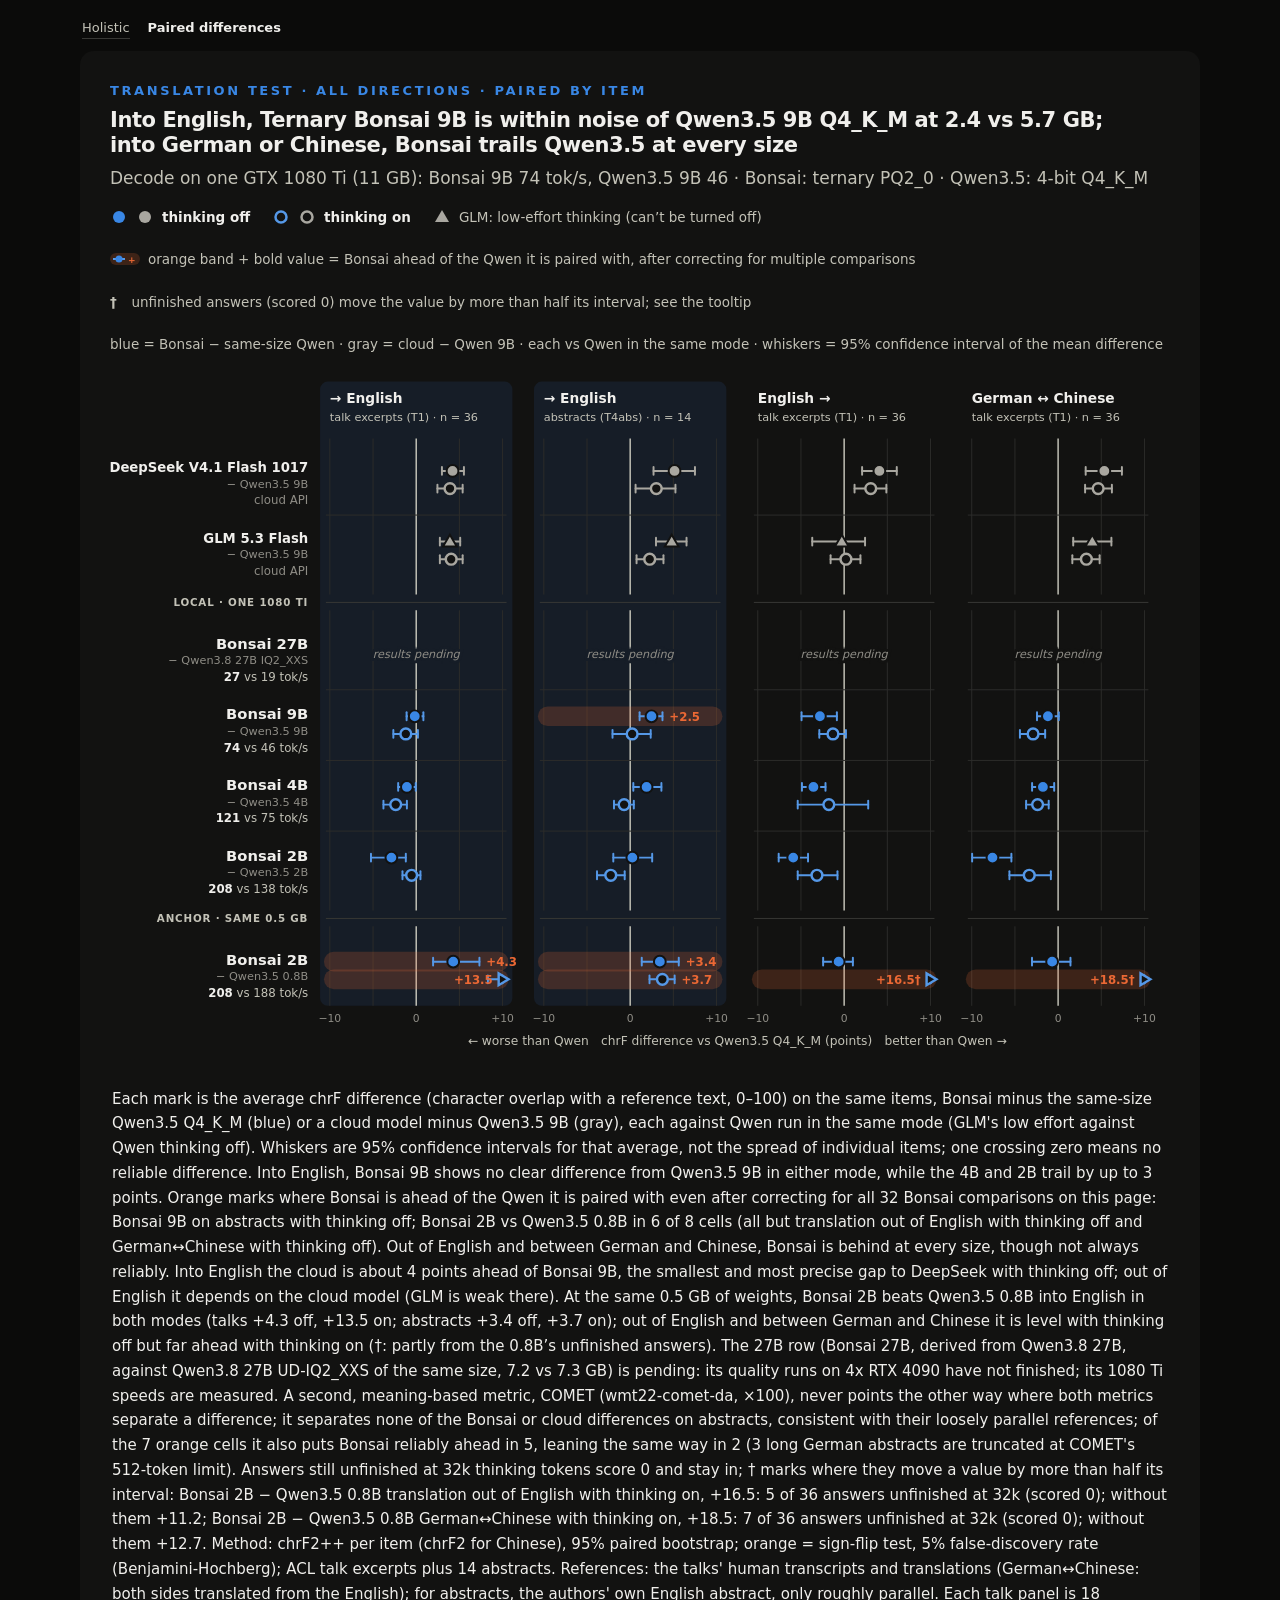
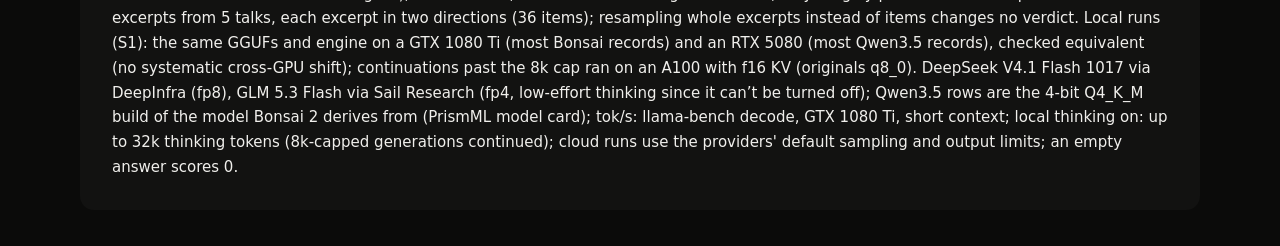
==== bonsai2-translation/details.html @ 09912e10 "update bonsai2 translation pages" ====
<!doctype html>
<html lang="en"><head><meta charset="utf-8"><meta name="robots" content="noindex, nofollow"><meta name="viewport" content="width=device-width,initial-scale=1">
<meta name="color-scheme" content="dark">
<title>Into English, Ternary Bonsai 9B is within noise of Qwen3.5 9B Q4_K_M at 2.4 vs 5.7 GB; into German or Chinese, Bonsai trails Qwen3.5 at every size</title><style>
html,body{margin:0;background:#0b0b0a;color:#f0efec;font:15px/1.5 system-ui,-apple-system,"Segoe UI",sans-serif}
:root{color-scheme:dark}
main{max-width:1120px;margin:0 auto;padding:18px 16px 36px}
.nav{display:flex;gap:18px;font-size:13px;margin:0 2px 12px}
.nav a{color:#c3c2b7;text-decoration:none;border-bottom:1px solid #383835}
.nav a:hover{color:#f0efec}
.nav [aria-current]{color:#f0efec;font-weight:600}
.card{background:#121211;border-radius:14px;padding:30px 30px 22px}
.kicker{color:#3987e5;font-size:13px;font-weight:700;letter-spacing:.2em;text-transform:uppercase;margin:0 0 8px}
.t1{display:inline-block}
h1{font-size:clamp(21px,2.6vw,28px);line-height:1.18;font-weight:800;letter-spacing:-.02em;margin:0 0 8px}
.sub{color:#c3c2b7;font-size:clamp(14px,1.7vw,17px);margin:0 0 16px}
.legend{display:flex;gap:22px;flex-wrap:wrap;align-items:center;font-size:13.5px;color:#f0efec;font-weight:600;margin:0 0 6px}
.legend span{display:inline-flex;align-items:center;gap:8px}
.legend .soft{color:#c3c2b7;font-weight:400}
@media (max-width:600px){.legend{gap:4px 16px;font-size:13px}.card{padding:20px 16px 16px}.kicker{letter-spacing:.12em}}
.scroll{overflow-x:auto}
svg.chart{width:100%;min-width:900px;height:auto;display:block;font-family:system-ui,-apple-system,"Segoe UI",sans-serif}
.prio{fill:#161d27}
.ptitle{fill:#f0efec;font-size:14px;font-weight:700}
.ptag{fill:#5598e7;font-size:11px;font-weight:700;letter-spacing:.08em;text-transform:uppercase}
.psub{fill:#c3c2b7;font-size:11.5px}
.grid{stroke:#2c2c2a;stroke-width:1}
.zero{stroke:#c3c2b7;stroke-width:1.5}
.sep{stroke:#2c2c2a;stroke-width:1}
.gsep{stroke:#383835;stroke-width:1}
.tick{fill:#8f8d86;font-size:11px;font-variant-numeric:tabular-nums}
.rlab{fill:#f0efec;font-size:15px;font-weight:800}
.rlab2{fill:#f0efec;font-size:13.5px;font-weight:700}
.rsub{fill:#8f8d86;font-size:11.5px}
.rspd{fill:#c3c2b7;font-size:12px;font-variant-numeric:tabular-nums}
.rspd .spdb{fill:#f0efec;font-weight:800}
.mutedspd{fill:#8f8d86}
.glab{fill:#c3c2b7;font-size:10.5px;font-weight:700;letter-spacing:.08em;text-transform:uppercase}
.axlab{fill:#c3c2b7;font-size:12.5px}
.note{fill:#8f8d86;font-size:11.5px;font-style:italic}
.ci{stroke-width:2;stroke-linecap:round}
.bonsai .ci{stroke:#5598e7}
.cloud .ci{stroke:#a9a7a0}
.mk{stroke-width:2}
.bonsai.off .mk,.bonsai.low .mk{fill:#3987e5;stroke:#121211}
.cloud.off .mk,.cloud.low .mk{fill:#a9a7a0;stroke:#121211}
.on .mk{fill:#121211;stroke-width:2.5}
.bonsai.on .mk{stroke:#5598e7}
.cloud.on .mk{stroke:#a9a7a0}
.hband{fill:#eb6834;fill-opacity:.2}
.hlab{fill:#eb6834;font-size:12px;font-weight:800;font-variant-numeric:tabular-nums}
.plab{fill:#c3c2b7;font-size:12px;font-weight:700;font-variant-numeric:tabular-nums;paint-order:stroke;stroke:#121211;stroke-width:4px}
.dag{fill:#c3c2b7;font-size:13px;font-weight:700}
.capped .mk{opacity:.45}
.capped .ci{stroke-dasharray:4 3;opacity:.7}
.hit{fill:transparent}
.pt{cursor:default;outline:none}
.pt:hover .mk,.pt:focus .mk{stroke:#f0efec}
.pt:hover .ci,.pt:focus .ci{stroke-width:3}
.summary{margin:18px 2px 8px;font-size:15px;line-height:1.65;color:#f0efec}
.foot{margin:8px 2px 0;font-size:12px;color:#8f8d86;line-height:1.55}
.foot code{color:#c3c2b7}
#tip{position:fixed;pointer-events:none;background:#1f1f1d;border:1px solid #383835;border-radius:8px;
padding:8px 10px;font-size:12.5px;box-shadow:0 4px 16px rgba(0,0,0,.4);display:none;max-width:300px;z-index:9}
#tip b{display:block;font-size:14px;color:#f0efec}
#tip .l{color:#c3c2b7}
</style></head>
<body><main><nav class="nav" aria-label="Report pages"><a href="index.html">Holistic</a><span aria-current="page">Paired differences</span></nav><div class="card">
<p class="kicker">Translation test · all directions · paired by item</p>
<h1 style="font-size:clamp(20px,2.6vw,21px)"><span class="t1">Into English, Ternary Bonsai&nbsp;9B is within noise of Qwen3.5&nbsp;9B&nbsp;Q4_K_M at 2.4 vs 5.7 GB;</span> <span class="t1">into German&nbsp;or&nbsp;Chinese, Bonsai trails Qwen3.5 at every&nbsp;size</span></h1>
<p class="sub">Decode on one GTX 1080 Ti (11 GB): Bonsai 9B 74 tok/s, Qwen3.5 9B 46 · Bonsai: ternary PQ2_0 · Qwen3.5: 4-bit Q4_K_M</p>
<div class="legend"><span><svg width="18" height="16" viewBox="0 0 18 16" aria-hidden="true"><circle cx="9" cy="8" r="6" fill="#3987e5"/></svg><svg width="18" height="16" viewBox="0 0 18 16" aria-hidden="true"><circle cx="9" cy="8" r="6" fill="#a9a7a0"/></svg>thinking off</span><span><svg width="18" height="16" viewBox="0 0 18 16" aria-hidden="true"><circle cx="9" cy="8" r="5.5" fill="#121211" stroke="#5598e7" stroke-width="2.5"/></svg><svg width="18" height="16" viewBox="0 0 18 16" aria-hidden="true"><circle cx="9" cy="8" r="5.5" fill="#121211" stroke="#a9a7a0" stroke-width="2.5"/></svg>thinking on</span><span class="soft"><svg width="18" height="16" viewBox="0 0 18 16" aria-hidden="true"><path d="M9,1 L16,13 L2,13 Z" fill="#a9a7a0"/></svg>GLM: low-effort thinking (can’t be turned off)</span><span class="soft"><svg width="30" height="16" viewBox="0 0 30 16" aria-hidden="true"><rect x="0" y="2" width="30" height="12" rx="6" fill="#eb6834" fill-opacity=".2"/><line x1="3" x2="15" y1="8" y2="8" stroke="#5598e7" stroke-width="2"/><circle cx="9" cy="8" r="3.5" fill="#3987e5"/><text x="18" y="12" font-size="9" font-weight="800" fill="#eb6834">+</text></svg>orange band + bold value = Bonsai ahead of the Qwen it is paired with, after correcting for multiple comparisons</span><span class="soft"><b>†</b> unfinished answers (scored 0) move the value by more than half its interval; see the tooltip</span><span class="soft">blue = Bonsai − same-size Qwen · gray = cloud − Qwen 9B · each vs Qwen in the same mode · whiskers = 95% confidence interval of the mean difference</span></div>
<div class="scroll"><svg class="chart" viewBox="0 0 1080 722" role="img" aria-labelledby="ct cd" xmlns="http://www.w3.org/2000/svg">
<title id="ct">chrF difference versus Qwen3.5 Q4_K_M: Ternary Bonsai 2 at each size versus the same-size Qwen, and two cloud models versus Qwen3.5 9B, per direction group and thinking mode</title>
<desc id="cd">Forest plot. Each mark is the mean paired chrF difference over the same items; whiskers are 95% paired bootstrap intervals. Every mark has a tooltip with its value, interval and n.</desc>
<rect class="prio" x="214" y="22" width="196" height="636" rx="8"/>
<text class="ptitle" x="224" y="44">→ English</text>
<text class="psub" x="224" y="62">talk excerpts (T1) · n = 36</text>
<line class="grid" x1="224.0" x2="224.0" y1="80.0" y2="239.0"/>
<line class="grid" x1="224.0" x2="224.0" y1="255.0" y2="561.0"/>
<line class="grid" x1="224.0" x2="224.0" y1="577.0" y2="658.0"/>
<text class="tick" x="224.0" y="674" text-anchor="middle">−10</text>
<line class="grid" x1="268.0" x2="268.0" y1="80.0" y2="239.0"/>
<line class="grid" x1="268.0" x2="268.0" y1="255.0" y2="561.0"/>
<line class="grid" x1="268.0" x2="268.0" y1="577.0" y2="658.0"/>
<line class="zero" x1="312.0" x2="312.0" y1="80.0" y2="239.0"/>
<line class="zero" x1="312.0" x2="312.0" y1="255.0" y2="561.0"/>
<line class="zero" x1="312.0" x2="312.0" y1="577.0" y2="658.0"/>
<text class="tick" x="312.0" y="674" text-anchor="middle">0</text>
<line class="grid" x1="356.0" x2="356.0" y1="80.0" y2="239.0"/>
<line class="grid" x1="356.0" x2="356.0" y1="255.0" y2="561.0"/>
<line class="grid" x1="356.0" x2="356.0" y1="577.0" y2="658.0"/>
<line class="grid" x1="400.0" x2="400.0" y1="80.0" y2="239.0"/>
<line class="grid" x1="400.0" x2="400.0" y1="255.0" y2="561.0"/>
<line class="grid" x1="400.0" x2="400.0" y1="577.0" y2="658.0"/>
<text class="tick" x="400.0" y="674" text-anchor="middle">+10</text>
<line class="gsep" x1="220" x2="404" y1="247.0" y2="247.0"/>
<line class="gsep" x1="220" x2="404" y1="569.0" y2="569.0"/>
<g class="pt cloud off" tabindex="0" data-tip="DeepSeek V4.1 Flash 1017 − Qwen3.5 9B · → English talk excerpts (T1) · thinking off|+4.2 chrF [+3.0, +5.5]|DeepSeek V4.1 Flash 1017 71.1 vs Qwen3.5 9B 66.9 · n = 36" aria-label="DeepSeek V4.1 Flash 1017 − Qwen3.5 9B · → English talk excerpts (T1) · thinking off, +4.2 chrF [+3.0, +5.5], DeepSeek V4.1 Flash 1017 71.1 vs Qwen3.5 9B 66.9 · n = 36">
<rect class="hit" x="333.0" y="101.0" width="32.0" height="24"/>
<line class="ci" x1="338.2" x2="360.6" y1="113.0" y2="113.0"/>
<line class="ci" x1="338.2" x2="338.2" y1="109.0" y2="117.0"/>
<line class="ci" x1="360.6" x2="360.6" y1="109.0" y2="117.0"/>
<circle class="mk" cx="349.0" cy="113.0" r="6"/>
</g>
<g class="pt cloud on" tabindex="0" data-tip="DeepSeek V4.1 Flash 1017 − Qwen3.5 9B · → English talk excerpts (T1) · thinking on|+3.9 chrF [+2.5, +5.4]|DeepSeek V4.1 Flash 1017 71.2 vs Qwen3.5 9B 67.3 · n = 36" aria-label="DeepSeek V4.1 Flash 1017 − Qwen3.5 9B · → English talk excerpts (T1) · thinking on, +3.9 chrF [+2.5, +5.4], DeepSeek V4.1 Flash 1017 71.2 vs Qwen3.5 9B 67.3 · n = 36">
<rect class="hit" x="329.6" y="119.0" width="33.7" height="24"/>
<line class="ci" x1="333.6" x2="359.3" y1="131.0" y2="131.0"/>
<line class="ci" x1="333.6" x2="333.6" y1="127.0" y2="135.0"/>
<line class="ci" x1="359.3" x2="359.3" y1="127.0" y2="135.0"/>
<circle class="mk" cx="346.4" cy="131.0" r="5.5"/>
</g>
<line class="sep" x1="220" x2="404" y1="158" y2="158"/>
<g class="pt cloud low" tabindex="0" data-tip="GLM 5.3 Flash − Qwen3.5 9B · → English talk excerpts (T1) · low-effort thinking (vs Qwen thinking off)|+3.9 chrF [+2.7, +5.1]|GLM 5.3 Flash 70.8 vs Qwen3.5 9B 66.9 · n = 36" aria-label="GLM 5.3 Flash − Qwen3.5 9B · → English talk excerpts (T1) · low-effort thinking (vs Qwen thinking off), +3.9 chrF [+2.7, +5.1], GLM 5.3 Flash 70.8 vs Qwen3.5 9B 66.9 · n = 36">
<rect class="hit" x="330.3" y="173.0" width="32.0" height="24"/>
<line class="ci" x1="336.1" x2="356.8" y1="185.0" y2="185.0"/>
<line class="ci" x1="336.1" x2="336.1" y1="181.0" y2="189.0"/>
<line class="ci" x1="356.8" x2="356.8" y1="181.0" y2="189.0"/>
<path class="mk" d="M346.3,178.0 L353.3,190.0 L339.3,190.0 Z"/>
</g>
<g class="pt cloud on" tabindex="0" data-tip="GLM 5.3 Flash − Qwen3.5 9B · → English talk excerpts (T1) · thinking on|+4.0 chrF [+2.7, +5.4]|GLM 5.3 Flash 71.4 vs Qwen3.5 9B 67.3 · n = 36" aria-label="GLM 5.3 Flash − Qwen3.5 9B · → English talk excerpts (T1) · thinking on, +4.0 chrF [+2.7, +5.4], GLM 5.3 Flash 71.4 vs Qwen3.5 9B 67.3 · n = 36">
<rect class="hit" x="331.6" y="191.0" width="32.0" height="24"/>
<line class="ci" x1="336.1" x2="359.3" y1="203.0" y2="203.0"/>
<line class="ci" x1="336.1" x2="336.1" y1="199.0" y2="207.0"/>
<line class="ci" x1="359.3" x2="359.3" y1="199.0" y2="207.0"/>
<circle class="mk" cx="347.6" cy="203.0" r="5.5"/>
</g>
<text class="note" x="312.0" y="304.0" text-anchor="middle" stroke="#161d27" stroke-width="6" paint-order="stroke">results pending</text>
<line class="sep" x1="220" x2="404" y1="336" y2="336"/>
<g class="pt bonsai off" tabindex="0" data-tip="Bonsai 9B − Qwen3.5 9B · → English talk excerpts (T1) · thinking off|−0.2 chrF [−1.1, +0.8]|Bonsai 9B 66.8 vs Qwen3.5 9B 66.9 · n = 36" aria-label="Bonsai 9B − Qwen3.5 9B · → English talk excerpts (T1) · thinking off, −0.2 chrF [−1.1, +0.8], Bonsai 9B 66.8 vs Qwen3.5 9B 66.9 · n = 36">
<rect class="hit" x="294.5" y="351.0" width="32.0" height="24"/>
<line class="ci" x1="302.2" x2="319.3" y1="363.0" y2="363.0"/>
<line class="ci" x1="302.2" x2="302.2" y1="359.0" y2="367.0"/>
<line class="ci" x1="319.3" x2="319.3" y1="359.0" y2="367.0"/>
<circle class="mk" cx="310.5" cy="363.0" r="6"/>
</g>
<g class="pt bonsai on" tabindex="0" data-tip="Bonsai 9B − Qwen3.5 9B · → English talk excerpts (T1) · thinking on|−1.2 chrF [−2.6, +0.2]|Bonsai 9B 66.1 vs Qwen3.5 9B 67.3 · n = 36" aria-label="Bonsai 9B − Qwen3.5 9B · → English talk excerpts (T1) · thinking on, −1.2 chrF [−2.6, +0.2], Bonsai 9B 66.1 vs Qwen3.5 9B 67.3 · n = 36">
<rect class="hit" x="284.7" y="369.0" width="33.0" height="24"/>
<line class="ci" x1="288.7" x2="313.7" y1="381.0" y2="381.0"/>
<line class="ci" x1="288.7" x2="288.7" y1="377.0" y2="385.0"/>
<line class="ci" x1="313.7" x2="313.7" y1="377.0" y2="385.0"/>
<circle class="mk" cx="301.4" cy="381.0" r="5.5"/>
</g>
<line class="sep" x1="220" x2="404" y1="408" y2="408"/>
<g class="pt bonsai off" tabindex="0" data-tip="Bonsai 4B − Qwen3.5 4B · → English talk excerpts (T1) · thinking off|−1.1 chrF [−2.1, −0.1]|Bonsai 4B 64.7 vs Qwen3.5 4B 65.7 · n = 36" aria-label="Bonsai 4B − Qwen3.5 4B · → English talk excerpts (T1) · thinking off, −1.1 chrF [−2.1, −0.1], Bonsai 4B 64.7 vs Qwen3.5 4B 65.7 · n = 36">
<rect class="hit" x="286.5" y="423.0" width="32.0" height="24"/>
<line class="ci" x1="293.6" x2="311.5" y1="435.0" y2="435.0"/>
<line class="ci" x1="293.6" x2="293.6" y1="431.0" y2="439.0"/>
<line class="ci" x1="311.5" x2="311.5" y1="431.0" y2="439.0"/>
<circle class="mk" cx="302.5" cy="435.0" r="6"/>
</g>
<g class="pt bonsai on" tabindex="0" data-tip="Bonsai 4B − Qwen3.5 4B · → English talk excerpts (T1) · thinking on|−2.4 chrF [−3.8, −1.1]|Bonsai 4B 64.0 vs Qwen3.5 4B 66.4 · n = 36" aria-label="Bonsai 4B − Qwen3.5 4B · → English talk excerpts (T1) · thinking on, −2.4 chrF [−3.8, −1.1], Bonsai 4B 64.0 vs Qwen3.5 4B 66.4 · n = 36">
<rect class="hit" x="274.6" y="441.0" width="32.5" height="24"/>
<line class="ci" x1="278.6" x2="302.5" y1="453.0" y2="453.0"/>
<line class="ci" x1="278.6" x2="278.6" y1="449.0" y2="457.0"/>
<line class="ci" x1="302.5" x2="302.5" y1="449.0" y2="457.0"/>
<circle class="mk" cx="291.1" cy="453.0" r="5.5"/>
</g>
<line class="sep" x1="220" x2="404" y1="480" y2="480"/>
<g class="pt bonsai off" tabindex="0" data-tip="Bonsai 2B − Qwen3.5 2B · → English talk excerpts (T1) · thinking off|−2.9 chrF [−5.2, −1.2]|Bonsai 2B 61.2 vs Qwen3.5 2B 64.1 · n = 36" aria-label="Bonsai 2B − Qwen3.5 2B · → English talk excerpts (T1) · thinking off, −2.9 chrF [−5.2, −1.2], Bonsai 2B 61.2 vs Qwen3.5 2B 64.1 · n = 36">
<rect class="hit" x="261.9" y="495.0" width="43.6" height="24"/>
<line class="ci" x1="265.9" x2="301.4" y1="507.0" y2="507.0"/>
<line class="ci" x1="265.9" x2="265.9" y1="503.0" y2="511.0"/>
<line class="ci" x1="301.4" x2="301.4" y1="503.0" y2="511.0"/>
<circle class="mk" cx="286.7" cy="507.0" r="6"/>
</g>
<g class="pt bonsai on" tabindex="0" data-tip="Bonsai 2B − Qwen3.5 2B · → English talk excerpts (T1) · thinking on|−0.5 chrF [−1.6, +0.5]|Bonsai 2B 62.2 vs Qwen3.5 2B 62.7 · n = 36" aria-label="Bonsai 2B − Qwen3.5 2B · → English talk excerpts (T1) · thinking on, −0.5 chrF [−1.6, +0.5], Bonsai 2B 62.2 vs Qwen3.5 2B 62.7 · n = 36">
<rect class="hit" x="291.3" y="513.0" width="32.0" height="24"/>
<line class="ci" x1="298.0" x2="316.3" y1="525.0" y2="525.0"/>
<line class="ci" x1="298.0" x2="298.0" y1="521.0" y2="529.0"/>
<line class="ci" x1="316.3" x2="316.3" y1="521.0" y2="529.0"/>
<circle class="mk" cx="307.3" cy="525.0" r="5.5"/>
</g>
<g class="pt bonsai off" tabindex="0" data-tip="Bonsai 2B − Qwen3.5 0.8B · → English talk excerpts (T1) · thinking off|+4.3 chrF [+2.0, +7.3]|Bonsai 2B 61.2 vs Qwen3.5 0.8B 56.9 · n = 36 · same 0.5 GB of weights · notable: Bonsai ahead of Qwen3.5 0.8B after correction for multiple comparisons (orange)" aria-label="Bonsai 2B − Qwen3.5 0.8B · → English talk excerpts (T1) · thinking off, +4.3 chrF [+2.0, +7.3], Bonsai 2B 61.2 vs Qwen3.5 0.8B 56.9 · n = 36 · same 0.5 GB of weights · notable: Bonsai ahead of Qwen3.5 0.8B after correction for multiple comparisons (orange)">
<rect class="hit" x="325.2" y="601.0" width="55.2" height="24"/>
<rect class="hband" x="218" y="603.0" width="188" height="20" rx="10"/>
<line class="ci" x1="329.2" x2="376.4" y1="613.0" y2="613.0"/>
<line class="ci" x1="329.2" x2="329.2" y1="609.0" y2="617.0"/>
<line class="ci" x1="376.4" x2="376.4" y1="609.0" y2="617.0"/>
<circle class="mk" cx="349.7" cy="613.0" r="6"/>
<text class="hlab" x="383.4" y="617.5">+4.3</text>
</g>
<g class="pt bonsai on" tabindex="0" data-tip="Bonsai 2B − Qwen3.5 0.8B · → English talk excerpts (T1) · thinking on|+13.5 chrF [+8.3, +19.4]|Bonsai 2B 62.2 vs Qwen3.5 0.8B 48.7 · n = 36 · same 0.5 GB of weights · notable: Bonsai ahead of Qwen3.5 0.8B after correction for multiple comparisons (orange)" aria-label="Bonsai 2B − Qwen3.5 0.8B · → English talk excerpts (T1) · thinking on, +13.5 chrF [+8.3, +19.4], Bonsai 2B 62.2 vs Qwen3.5 0.8B 48.7 · n = 36 · same 0.5 GB of weights · notable: Bonsai ahead of Qwen3.5 0.8B after correction for multiple comparisons (orange)">
<rect class="hit" x="381.0" y="619.0" width="35.0" height="24"/>
<rect class="hband" x="218" y="621.0" width="188" height="20" rx="10"/>
<line class="ci" x1="385.0" x2="400.0" y1="631.0" y2="631.0"/>
<line class="ci" x1="385.0" x2="385.0" y1="627.0" y2="635.0"/>
<line class="ci" x1="400.0" x2="400.0" y1="627.0" y2="635.0"/>
<path class="mk" d="M406.0,631.0 L396.0,625.0 L396.0,637.0 Z"/>
<text class="hlab" x="390.0" y="635.5" text-anchor="end">+13.5</text>
</g>
<rect class="prio" x="432" y="22" width="196" height="636" rx="8"/>
<text class="ptitle" x="442" y="44">→ English</text>
<text class="psub" x="442" y="62">abstracts (T4abs) · n = 14</text>
<line class="grid" x1="442.0" x2="442.0" y1="80.0" y2="239.0"/>
<line class="grid" x1="442.0" x2="442.0" y1="255.0" y2="561.0"/>
<line class="grid" x1="442.0" x2="442.0" y1="577.0" y2="658.0"/>
<text class="tick" x="442.0" y="674" text-anchor="middle">−10</text>
<line class="grid" x1="486.0" x2="486.0" y1="80.0" y2="239.0"/>
<line class="grid" x1="486.0" x2="486.0" y1="255.0" y2="561.0"/>
<line class="grid" x1="486.0" x2="486.0" y1="577.0" y2="658.0"/>
<line class="zero" x1="530.0" x2="530.0" y1="80.0" y2="239.0"/>
<line class="zero" x1="530.0" x2="530.0" y1="255.0" y2="561.0"/>
<line class="zero" x1="530.0" x2="530.0" y1="577.0" y2="658.0"/>
<text class="tick" x="530.0" y="674" text-anchor="middle">0</text>
<line class="grid" x1="574.0" x2="574.0" y1="80.0" y2="239.0"/>
<line class="grid" x1="574.0" x2="574.0" y1="255.0" y2="561.0"/>
<line class="grid" x1="574.0" x2="574.0" y1="577.0" y2="658.0"/>
<line class="grid" x1="618.0" x2="618.0" y1="80.0" y2="239.0"/>
<line class="grid" x1="618.0" x2="618.0" y1="255.0" y2="561.0"/>
<line class="grid" x1="618.0" x2="618.0" y1="577.0" y2="658.0"/>
<text class="tick" x="618.0" y="674" text-anchor="middle">+10</text>
<line class="gsep" x1="438" x2="622" y1="247.0" y2="247.0"/>
<line class="gsep" x1="438" x2="622" y1="569.0" y2="569.0"/>
<g class="pt cloud off" tabindex="0" data-tip="DeepSeek V4.1 Flash 1017 − Qwen3.5 9B · → English abstracts (T4abs) · thinking off|+5.1 chrF [+2.7, +7.5]|DeepSeek V4.1 Flash 1017 70.7 vs Qwen3.5 9B 65.5 · n = 14" aria-label="DeepSeek V4.1 Flash 1017 − Qwen3.5 9B · → English abstracts (T4abs) · thinking off, +5.1 chrF [+2.7, +7.5], DeepSeek V4.1 Flash 1017 70.7 vs Qwen3.5 9B 65.5 · n = 14">
<rect class="hit" x="549.8" y="101.0" width="50.2" height="24"/>
<line class="ci" x1="553.8" x2="596.0" y1="113.0" y2="113.0"/>
<line class="ci" x1="553.8" x2="553.8" y1="109.0" y2="117.0"/>
<line class="ci" x1="596.0" x2="596.0" y1="109.0" y2="117.0"/>
<circle class="mk" cx="575.2" cy="113.0" r="6"/>
</g>
<g class="pt cloud on" tabindex="0" data-tip="DeepSeek V4.1 Flash 1017 − Qwen3.5 9B · → English abstracts (T4abs) · thinking on|+3.0 chrF [+0.6, +5.2]|DeepSeek V4.1 Flash 1017 70.8 vs Qwen3.5 9B 67.8 · n = 14" aria-label="DeepSeek V4.1 Flash 1017 − Qwen3.5 9B · → English abstracts (T4abs) · thinking on, +3.0 chrF [+0.6, +5.2], DeepSeek V4.1 Flash 1017 70.8 vs Qwen3.5 9B 67.8 · n = 14">
<rect class="hit" x="531.5" y="119.0" width="48.6" height="24"/>
<line class="ci" x1="535.5" x2="576.1" y1="131.0" y2="131.0"/>
<line class="ci" x1="535.5" x2="535.5" y1="127.0" y2="135.0"/>
<line class="ci" x1="576.1" x2="576.1" y1="127.0" y2="135.0"/>
<circle class="mk" cx="556.6" cy="131.0" r="5.5"/>
</g>
<line class="sep" x1="438" x2="622" y1="158" y2="158"/>
<g class="pt cloud low" tabindex="0" data-tip="GLM 5.3 Flash − Qwen3.5 9B · → English abstracts (T4abs) · low-effort thinking (vs Qwen thinking off)|+4.8 chrF [+3.0, +6.5]|GLM 5.3 Flash 70.4 vs Qwen3.5 9B 65.5 · n = 14" aria-label="GLM 5.3 Flash − Qwen3.5 9B · → English abstracts (T4abs) · low-effort thinking (vs Qwen thinking off), +4.8 chrF [+3.0, +6.5], GLM 5.3 Flash 70.4 vs Qwen3.5 9B 65.5 · n = 14">
<rect class="hit" x="552.3" y="173.0" width="39.1" height="24"/>
<line class="ci" x1="556.3" x2="587.4" y1="185.0" y2="185.0"/>
<line class="ci" x1="556.3" x2="556.3" y1="181.0" y2="189.0"/>
<line class="ci" x1="587.4" x2="587.4" y1="181.0" y2="189.0"/>
<path class="mk" d="M572.3,178.0 L579.3,190.0 L565.3,190.0 Z"/>
</g>
<g class="pt cloud on" tabindex="0" data-tip="GLM 5.3 Flash − Qwen3.5 9B · → English abstracts (T4abs) · thinking on|+2.3 chrF [+0.7, +3.9]|GLM 5.3 Flash 70.1 vs Qwen3.5 9B 67.8 · n = 14" aria-label="GLM 5.3 Flash − Qwen3.5 9B · → English abstracts (T4abs) · thinking on, +2.3 chrF [+0.7, +3.9], GLM 5.3 Flash 70.1 vs Qwen3.5 9B 67.8 · n = 14">
<rect class="hit" x="532.5" y="191.0" width="35.4" height="24"/>
<line class="ci" x1="536.5" x2="563.9" y1="203.0" y2="203.0"/>
<line class="ci" x1="536.5" x2="536.5" y1="199.0" y2="207.0"/>
<line class="ci" x1="563.9" x2="563.9" y1="199.0" y2="207.0"/>
<circle class="mk" cx="549.9" cy="203.0" r="5.5"/>
</g>
<text class="note" x="530.0" y="304.0" text-anchor="middle" stroke="#161d27" stroke-width="6" paint-order="stroke">results pending</text>
<line class="sep" x1="438" x2="622" y1="336" y2="336"/>
<g class="pt bonsai off" tabindex="0" data-tip="Bonsai 9B − Qwen3.5 9B · → English abstracts (T4abs) · thinking off|+2.5 chrF [+1.1, +3.7]|Bonsai 9B 68.0 vs Qwen3.5 9B 65.5 · n = 14 · notable: Bonsai ahead of Qwen3.5 9B after correction for multiple comparisons (orange)" aria-label="Bonsai 9B − Qwen3.5 9B · → English abstracts (T4abs) · thinking off, +2.5 chrF [+1.1, +3.7], Bonsai 9B 68.0 vs Qwen3.5 9B 65.5 · n = 14 · notable: Bonsai ahead of Qwen3.5 9B after correction for multiple comparisons (orange)">
<rect class="hit" x="535.6" y="351.0" width="32.1" height="24"/>
<rect class="hband" x="436" y="353.0" width="188" height="20" rx="10"/>
<line class="ci" x1="539.6" x2="562.9" y1="363.0" y2="363.0"/>
<line class="ci" x1="539.6" x2="539.6" y1="359.0" y2="367.0"/>
<line class="ci" x1="562.9" x2="562.9" y1="359.0" y2="367.0"/>
<circle class="mk" cx="551.7" cy="363.0" r="6"/>
<text class="hlab" x="569.9" y="367.5">+2.5</text>
</g>
<g class="pt bonsai on" tabindex="0" data-tip="Bonsai 9B − Qwen3.5 9B · → English abstracts (T4abs) · thinking on|+0.2 chrF [−2.0, +2.4]|Bonsai 9B 68.0 vs Qwen3.5 9B 67.8 · n = 14" aria-label="Bonsai 9B − Qwen3.5 9B · → English abstracts (T4abs) · thinking on, +0.2 chrF [−2.0, +2.4], Bonsai 9B 68.0 vs Qwen3.5 9B 67.8 · n = 14">
<rect class="hit" x="508.0" y="369.0" width="46.8" height="24"/>
<line class="ci" x1="512.0" x2="550.9" y1="381.0" y2="381.0"/>
<line class="ci" x1="512.0" x2="512.0" y1="377.0" y2="385.0"/>
<line class="ci" x1="550.9" x2="550.9" y1="377.0" y2="385.0"/>
<circle class="mk" cx="532.0" cy="381.0" r="5.5"/>
</g>
<line class="sep" x1="438" x2="622" y1="408" y2="408"/>
<g class="pt bonsai off" tabindex="0" data-tip="Bonsai 4B − Qwen3.5 4B · → English abstracts (T4abs) · thinking off|+1.9 chrF [+0.4, +3.6]|Bonsai 4B 67.6 vs Qwen3.5 4B 65.7 · n = 14" aria-label="Bonsai 4B − Qwen3.5 4B · → English abstracts (T4abs) · thinking off, +1.9 chrF [+0.4, +3.6], Bonsai 4B 67.6 vs Qwen3.5 4B 65.7 · n = 14">
<rect class="hit" x="529.2" y="423.0" width="36.6" height="24"/>
<line class="ci" x1="533.2" x2="561.8" y1="435.0" y2="435.0"/>
<line class="ci" x1="533.2" x2="533.2" y1="431.0" y2="439.0"/>
<line class="ci" x1="561.8" x2="561.8" y1="431.0" y2="439.0"/>
<circle class="mk" cx="546.7" cy="435.0" r="6"/>
</g>
<g class="pt bonsai on" tabindex="0" data-tip="Bonsai 4B − Qwen3.5 4B · → English abstracts (T4abs) · thinking on|−0.7 chrF [−1.9, +0.4]|Bonsai 4B 66.4 vs Qwen3.5 4B 67.1 · n = 14" aria-label="Bonsai 4B − Qwen3.5 4B · → English abstracts (T4abs) · thinking on, −0.7 chrF [−1.9, +0.4], Bonsai 4B 66.4 vs Qwen3.5 4B 67.1 · n = 14">
<rect class="hit" x="507.8" y="441.0" width="32.0" height="24"/>
<line class="ci" x1="513.5" x2="533.7" y1="453.0" y2="453.0"/>
<line class="ci" x1="513.5" x2="513.5" y1="449.0" y2="457.0"/>
<line class="ci" x1="533.7" x2="533.7" y1="449.0" y2="457.0"/>
<circle class="mk" cx="523.8" cy="453.0" r="5.5"/>
</g>
<line class="sep" x1="438" x2="622" y1="480" y2="480"/>
<g class="pt bonsai off" tabindex="0" data-tip="Bonsai 2B − Qwen3.5 2B · → English abstracts (T4abs) · thinking off|+0.2 chrF [−2.0, +2.5]|Bonsai 2B 63.9 vs Qwen3.5 2B 63.6 · n = 14" aria-label="Bonsai 2B − Qwen3.5 2B · → English abstracts (T4abs) · thinking off, +0.2 chrF [−2.0, +2.5], Bonsai 2B 63.9 vs Qwen3.5 2B 63.6 · n = 14">
<rect class="hit" x="508.8" y="495.0" width="47.6" height="24"/>
<line class="ci" x1="512.8" x2="552.4" y1="507.0" y2="507.0"/>
<line class="ci" x1="512.8" x2="512.8" y1="503.0" y2="511.0"/>
<line class="ci" x1="552.4" x2="552.4" y1="503.0" y2="511.0"/>
<circle class="mk" cx="532.2" cy="507.0" r="6"/>
</g>
<g class="pt bonsai on" tabindex="0" data-tip="Bonsai 2B − Qwen3.5 2B · → English abstracts (T4abs) · thinking on|−2.2 chrF [−3.8, −0.6]|Bonsai 2B 63.5 vs Qwen3.5 2B 65.7 · n = 14" aria-label="Bonsai 2B − Qwen3.5 2B · → English abstracts (T4abs) · thinking on, −2.2 chrF [−3.8, −0.6], Bonsai 2B 63.5 vs Qwen3.5 2B 65.7 · n = 14">
<rect class="hit" x="492.2" y="513.0" width="36.2" height="24"/>
<line class="ci" x1="496.2" x2="524.4" y1="525.0" y2="525.0"/>
<line class="ci" x1="496.2" x2="496.2" y1="521.0" y2="529.0"/>
<line class="ci" x1="524.4" x2="524.4" y1="521.0" y2="529.0"/>
<circle class="mk" cx="510.2" cy="525.0" r="5.5"/>
</g>
<g class="pt bonsai off" tabindex="0" data-tip="Bonsai 2B − Qwen3.5 0.8B · → English abstracts (T4abs) · thinking off|+3.4 chrF [+1.3, +5.6]|Bonsai 2B 63.9 vs Qwen3.5 0.8B 60.4 · n = 14 · same 0.5 GB of weights · notable: Bonsai ahead of Qwen3.5 0.8B after correction for multiple comparisons (orange)" aria-label="Bonsai 2B − Qwen3.5 0.8B · → English abstracts (T4abs) · thinking off, +3.4 chrF [+1.3, +5.6], Bonsai 2B 63.9 vs Qwen3.5 0.8B 60.4 · n = 14 · same 0.5 GB of weights · notable: Bonsai ahead of Qwen3.5 0.8B after correction for multiple comparisons (orange)">
<rect class="hit" x="537.8" y="601.0" width="45.8" height="24"/>
<rect class="hband" x="436" y="603.0" width="188" height="20" rx="10"/>
<line class="ci" x1="541.8" x2="579.5" y1="613.0" y2="613.0"/>
<line class="ci" x1="541.8" x2="541.8" y1="609.0" y2="617.0"/>
<line class="ci" x1="579.5" x2="579.5" y1="609.0" y2="617.0"/>
<circle class="mk" cx="560.2" cy="613.0" r="6"/>
<text class="hlab" x="586.5" y="617.5">+3.4</text>
</g>
<g class="pt bonsai on" tabindex="0" data-tip="Bonsai 2B − Qwen3.5 0.8B · → English abstracts (T4abs) · thinking on|+3.7 chrF [+2.2, +5.2]|Bonsai 2B 63.5 vs Qwen3.5 0.8B 59.8 · n = 14 · same 0.5 GB of weights · notable: Bonsai ahead of Qwen3.5 0.8B after correction for multiple comparisons (orange)" aria-label="Bonsai 2B − Qwen3.5 0.8B · → English abstracts (T4abs) · thinking on, +3.7 chrF [+2.2, +5.2], Bonsai 2B 63.5 vs Qwen3.5 0.8B 59.8 · n = 14 · same 0.5 GB of weights · notable: Bonsai ahead of Qwen3.5 0.8B after correction for multiple comparisons (orange)">
<rect class="hit" x="545.7" y="619.0" width="33.6" height="24"/>
<rect class="hband" x="436" y="621.0" width="188" height="20" rx="10"/>
<line class="ci" x1="549.7" x2="575.3" y1="631.0" y2="631.0"/>
<line class="ci" x1="549.7" x2="549.7" y1="627.0" y2="635.0"/>
<line class="ci" x1="575.3" x2="575.3" y1="627.0" y2="635.0"/>
<circle class="mk" cx="562.8" cy="631.0" r="5.5"/>
<text class="hlab" x="582.3" y="635.5">+3.7</text>
</g>
<text class="ptitle" x="660" y="44">English →</text>
<text class="psub" x="660" y="62">talk excerpts (T1) · n = 36</text>
<line class="grid" x1="660.0" x2="660.0" y1="80.0" y2="239.0"/>
<line class="grid" x1="660.0" x2="660.0" y1="255.0" y2="561.0"/>
<line class="grid" x1="660.0" x2="660.0" y1="577.0" y2="658.0"/>
<text class="tick" x="660.0" y="674" text-anchor="middle">−10</text>
<line class="grid" x1="704.0" x2="704.0" y1="80.0" y2="239.0"/>
<line class="grid" x1="704.0" x2="704.0" y1="255.0" y2="561.0"/>
<line class="grid" x1="704.0" x2="704.0" y1="577.0" y2="658.0"/>
<line class="zero" x1="748.0" x2="748.0" y1="80.0" y2="239.0"/>
<line class="zero" x1="748.0" x2="748.0" y1="255.0" y2="561.0"/>
<line class="zero" x1="748.0" x2="748.0" y1="577.0" y2="658.0"/>
<text class="tick" x="748.0" y="674" text-anchor="middle">0</text>
<line class="grid" x1="792.0" x2="792.0" y1="80.0" y2="239.0"/>
<line class="grid" x1="792.0" x2="792.0" y1="255.0" y2="561.0"/>
<line class="grid" x1="792.0" x2="792.0" y1="577.0" y2="658.0"/>
<line class="grid" x1="836.0" x2="836.0" y1="80.0" y2="239.0"/>
<line class="grid" x1="836.0" x2="836.0" y1="255.0" y2="561.0"/>
<line class="grid" x1="836.0" x2="836.0" y1="577.0" y2="658.0"/>
<text class="tick" x="836.0" y="674" text-anchor="middle">+10</text>
<line class="gsep" x1="656" x2="840" y1="247.0" y2="247.0"/>
<line class="gsep" x1="656" x2="840" y1="569.0" y2="569.0"/>
<g class="pt cloud off" tabindex="0" data-tip="DeepSeek V4.1 Flash 1017 − Qwen3.5 9B · English → talk excerpts (T1) · thinking off|+4.1 chrF [+2.1, +6.1]|DeepSeek V4.1 Flash 1017 61.6 vs Qwen3.5 9B 57.5 · n = 36" aria-label="DeepSeek V4.1 Flash 1017 − Qwen3.5 9B · English → talk excerpts (T1) · thinking off, +4.1 chrF [+2.1, +6.1], DeepSeek V4.1 Flash 1017 61.6 vs Qwen3.5 9B 57.5 · n = 36">
<rect class="hit" x="762.3" y="101.0" width="43.3" height="24"/>
<line class="ci" x1="766.3" x2="801.6" y1="113.0" y2="113.0"/>
<line class="ci" x1="766.3" x2="766.3" y1="109.0" y2="117.0"/>
<line class="ci" x1="801.6" x2="801.6" y1="109.0" y2="117.0"/>
<circle class="mk" cx="783.9" cy="113.0" r="6"/>
</g>
<g class="pt cloud on" tabindex="0" data-tip="DeepSeek V4.1 Flash 1017 − Qwen3.5 9B · English → talk excerpts (T1) · thinking on|+3.1 chrF [+1.2, +4.9]|DeepSeek V4.1 Flash 1017 60.3 vs Qwen3.5 9B 57.2 · n = 36" aria-label="DeepSeek V4.1 Flash 1017 − Qwen3.5 9B · English → talk excerpts (T1) · thinking on, +3.1 chrF [+1.2, +4.9], DeepSeek V4.1 Flash 1017 60.3 vs Qwen3.5 9B 57.2 · n = 36">
<rect class="hit" x="754.6" y="119.0" width="40.5" height="24"/>
<line class="ci" x1="758.6" x2="791.0" y1="131.0" y2="131.0"/>
<line class="ci" x1="758.6" x2="758.6" y1="127.0" y2="135.0"/>
<line class="ci" x1="791.0" x2="791.0" y1="127.0" y2="135.0"/>
<circle class="mk" cx="775.1" cy="131.0" r="5.5"/>
</g>
<line class="sep" x1="656" x2="840" y1="158" y2="158"/>
<g class="pt cloud low" tabindex="0" data-tip="GLM 5.3 Flash − Qwen3.5 9B · English → talk excerpts (T1) · low-effort thinking (vs Qwen thinking off)|−0.3 chrF [−3.7, +2.4]|GLM 5.3 Flash 57.3 vs Qwen3.5 9B 57.5 · n = 36" aria-label="GLM 5.3 Flash − Qwen3.5 9B · English → talk excerpts (T1) · low-effort thinking (vs Qwen thinking off), −0.3 chrF [−3.7, +2.4], GLM 5.3 Flash 57.3 vs Qwen3.5 9B 57.5 · n = 36">
<rect class="hit" x="711.5" y="173.0" width="61.8" height="24"/>
<line class="ci" x1="715.5" x2="769.3" y1="185.0" y2="185.0"/>
<line class="ci" x1="715.5" x2="715.5" y1="181.0" y2="189.0"/>
<line class="ci" x1="769.3" x2="769.3" y1="181.0" y2="189.0"/>
<path class="mk" d="M745.6,178.0 L752.6,190.0 L738.6,190.0 Z"/>
</g>
<g class="pt cloud on" tabindex="0" data-tip="GLM 5.3 Flash − Qwen3.5 9B · English → talk excerpts (T1) · thinking on|+0.2 chrF [−1.6, +1.9]|GLM 5.3 Flash 57.4 vs Qwen3.5 9B 57.2 · n = 36" aria-label="GLM 5.3 Flash − Qwen3.5 9B · English → talk excerpts (T1) · thinking on, +0.2 chrF [−1.6, +1.9], GLM 5.3 Flash 57.4 vs Qwen3.5 9B 57.2 · n = 36">
<rect class="hit" x="730.2" y="191.0" width="38.4" height="24"/>
<line class="ci" x1="734.2" x2="764.6" y1="203.0" y2="203.0"/>
<line class="ci" x1="734.2" x2="734.2" y1="199.0" y2="207.0"/>
<line class="ci" x1="764.6" x2="764.6" y1="199.0" y2="207.0"/>
<circle class="mk" cx="749.8" cy="203.0" r="5.5"/>
</g>
<text class="note" x="748.0" y="304.0" text-anchor="middle" stroke="#121211" stroke-width="6" paint-order="stroke">results pending</text>
<line class="sep" x1="656" x2="840" y1="336" y2="336"/>
<g class="pt bonsai off" tabindex="0" data-tip="Bonsai 9B − Qwen3.5 9B · English → talk excerpts (T1) · thinking off|−2.8 chrF [−4.9, −0.8]|Bonsai 9B 54.7 vs Qwen3.5 9B 57.5 · n = 36" aria-label="Bonsai 9B − Qwen3.5 9B · English → talk excerpts (T1) · thinking off, −2.8 chrF [−4.9, −0.8], Bonsai 9B 54.7 vs Qwen3.5 9B 57.5 · n = 36">
<rect class="hit" x="700.6" y="351.0" width="44.0" height="24"/>
<line class="ci" x1="704.6" x2="740.6" y1="363.0" y2="363.0"/>
<line class="ci" x1="704.6" x2="704.6" y1="359.0" y2="367.0"/>
<line class="ci" x1="740.6" x2="740.6" y1="359.0" y2="367.0"/>
<circle class="mk" cx="723.3" cy="363.0" r="6"/>
</g>
<g class="pt bonsai on" tabindex="0" data-tip="Bonsai 9B − Qwen3.5 9B · English → talk excerpts (T1) · thinking on|−1.3 chrF [−2.9, +0.2]|Bonsai 9B 55.9 vs Qwen3.5 9B 57.2 · n = 36" aria-label="Bonsai 9B − Qwen3.5 9B · English → talk excerpts (T1) · thinking on, −1.3 chrF [−2.9, +0.2], Bonsai 9B 55.9 vs Qwen3.5 9B 57.2 · n = 36">
<rect class="hit" x="718.7" y="369.0" width="35.2" height="24"/>
<line class="ci" x1="722.7" x2="749.8" y1="381.0" y2="381.0"/>
<line class="ci" x1="722.7" x2="722.7" y1="377.0" y2="385.0"/>
<line class="ci" x1="749.8" x2="749.8" y1="377.0" y2="385.0"/>
<circle class="mk" cx="736.6" cy="381.0" r="5.5"/>
</g>
<line class="sep" x1="656" x2="840" y1="408" y2="408"/>
<g class="pt bonsai off" tabindex="0" data-tip="Bonsai 4B − Qwen3.5 4B · English → talk excerpts (T1) · thinking off|−3.6 chrF [−4.9, −2.2]|Bonsai 4B 52.6 vs Qwen3.5 4B 56.1 · n = 36" aria-label="Bonsai 4B − Qwen3.5 4B · English → talk excerpts (T1) · thinking off, −3.6 chrF [−4.9, −2.2], Bonsai 4B 52.6 vs Qwen3.5 4B 56.1 · n = 36">
<rect class="hit" x="700.7" y="423.0" width="32.3" height="24"/>
<line class="ci" x1="705.0" x2="729.0" y1="435.0" y2="435.0"/>
<line class="ci" x1="705.0" x2="705.0" y1="431.0" y2="439.0"/>
<line class="ci" x1="729.0" x2="729.0" y1="431.0" y2="439.0"/>
<circle class="mk" cx="716.7" cy="435.0" r="6"/>
</g>
<g class="pt bonsai on" tabindex="0" data-tip="Bonsai 4B − Qwen3.5 4B · English → talk excerpts (T1) · thinking on|−1.8 chrF [−5.4, +2.8]|Bonsai 4B 53.0 vs Qwen3.5 4B 54.8 · n = 36" aria-label="Bonsai 4B − Qwen3.5 4B · English → talk excerpts (T1) · thinking on, −1.8 chrF [−5.4, +2.8], Bonsai 4B 53.0 vs Qwen3.5 4B 54.8 · n = 36">
<rect class="hit" x="696.7" y="441.0" width="79.7" height="24"/>
<line class="ci" x1="700.7" x2="772.5" y1="453.0" y2="453.0"/>
<line class="ci" x1="700.7" x2="700.7" y1="449.0" y2="457.0"/>
<line class="ci" x1="772.5" x2="772.5" y1="449.0" y2="457.0"/>
<circle class="mk" cx="732.4" cy="453.0" r="5.5"/>
</g>
<line class="sep" x1="656" x2="840" y1="480" y2="480"/>
<g class="pt bonsai off" tabindex="0" data-tip="Bonsai 2B − Qwen3.5 2B · English → talk excerpts (T1) · thinking off|−5.9 chrF [−7.6, −4.2]|Bonsai 2B 46.1 vs Qwen3.5 2B 52.0 · n = 36" aria-label="Bonsai 2B − Qwen3.5 2B · English → talk excerpts (T1) · thinking off, −5.9 chrF [−7.6, −4.2], Bonsai 2B 46.1 vs Qwen3.5 2B 52.0 · n = 36">
<rect class="hit" x="677.3" y="495.0" width="37.9" height="24"/>
<line class="ci" x1="681.3" x2="711.2" y1="507.0" y2="507.0"/>
<line class="ci" x1="681.3" x2="681.3" y1="503.0" y2="511.0"/>
<line class="ci" x1="711.2" x2="711.2" y1="503.0" y2="511.0"/>
<circle class="mk" cx="696.1" cy="507.0" r="6"/>
</g>
<g class="pt bonsai on" tabindex="0" data-tip="Bonsai 2B − Qwen3.5 2B · English → talk excerpts (T1) · thinking on|−3.1 chrF [−5.4, −0.8]|Bonsai 2B 46.8 vs Qwen3.5 2B 50.0 · n = 36" aria-label="Bonsai 2B − Qwen3.5 2B · English → talk excerpts (T1) · thinking on, −3.1 chrF [−5.4, −0.8], Bonsai 2B 46.8 vs Qwen3.5 2B 50.0 · n = 36">
<rect class="hit" x="696.7" y="513.0" width="48.5" height="24"/>
<line class="ci" x1="700.7" x2="741.2" y1="525.0" y2="525.0"/>
<line class="ci" x1="700.7" x2="700.7" y1="521.0" y2="529.0"/>
<line class="ci" x1="741.2" x2="741.2" y1="521.0" y2="529.0"/>
<circle class="mk" cx="720.3" cy="525.0" r="5.5"/>
</g>
<g class="pt bonsai off" tabindex="0" data-tip="Bonsai 2B − Qwen3.5 0.8B · English → talk excerpts (T1) · thinking off|−0.6 chrF [−2.4, +1.0]|Bonsai 2B 46.1 vs Qwen3.5 0.8B 46.8 · n = 36 · same 0.5 GB of weights" aria-label="Bonsai 2B − Qwen3.5 0.8B · English → talk excerpts (T1) · thinking off, −0.6 chrF [−2.4, +1.0], Bonsai 2B 46.1 vs Qwen3.5 0.8B 46.8 · n = 36 · same 0.5 GB of weights">
<rect class="hit" x="722.6" y="601.0" width="38.3" height="24"/>
<line class="ci" x1="726.6" x2="756.9" y1="613.0" y2="613.0"/>
<line class="ci" x1="726.6" x2="726.6" y1="609.0" y2="617.0"/>
<line class="ci" x1="756.9" x2="756.9" y1="609.0" y2="617.0"/>
<circle class="mk" cx="742.4" cy="613.0" r="6"/>
</g>
<g class="pt bonsai on" tabindex="0" data-tip="Bonsai 2B − Qwen3.5 0.8B · English → talk excerpts (T1) · thinking on|+16.5 chrF [+10.8, +22.8]|Bonsai 2B 46.8 vs Qwen3.5 0.8B 30.3 · n = 36 · † 5 of 36 answers unfinished at 32k (scored 0); without them +11.2 (Bonsai 2B 0, Qwen3.5 0.8B 5) · same 0.5 GB of weights · notable: Bonsai ahead of Qwen3.5 0.8B after correction for multiple comparisons (orange)" aria-label="Bonsai 2B − Qwen3.5 0.8B · English → talk excerpts (T1) · thinking on, +16.5 chrF [+10.8, +22.8], Bonsai 2B 46.8 vs Qwen3.5 0.8B 30.3 · n = 36 · † 5 of 36 answers unfinished at 32k (scored 0); without them +11.2 (Bonsai 2B 0, Qwen3.5 0.8B 5) · same 0.5 GB of weights · notable: Bonsai ahead of Qwen3.5 0.8B after correction for multiple comparisons (orange)">
<rect class="hit" x="820.0" y="619.0" width="32.0" height="24"/>
<rect class="hband" x="654" y="621.0" width="188" height="20" rx="10"/>
<line class="ci" x1="836.0" x2="836.0" y1="631.0" y2="631.0"/>
<line class="ci" x1="836.0" x2="836.0" y1="627.0" y2="635.0"/>
<line class="ci" x1="836.0" x2="836.0" y1="627.0" y2="635.0"/>
<path class="mk" d="M842.0,631.0 L832.0,625.0 L832.0,637.0 Z"/>
<text class="hlab" x="826.0" y="635.5" text-anchor="end">+16.5†</text>
</g>
<text class="ptitle" x="878" y="44">German ↔ Chinese</text>
<text class="psub" x="878" y="62">talk excerpts (T1) · n = 36</text>
<line class="grid" x1="878.0" x2="878.0" y1="80.0" y2="239.0"/>
<line class="grid" x1="878.0" x2="878.0" y1="255.0" y2="561.0"/>
<line class="grid" x1="878.0" x2="878.0" y1="577.0" y2="658.0"/>
<text class="tick" x="878.0" y="674" text-anchor="middle">−10</text>
<line class="grid" x1="922.0" x2="922.0" y1="80.0" y2="239.0"/>
<line class="grid" x1="922.0" x2="922.0" y1="255.0" y2="561.0"/>
<line class="grid" x1="922.0" x2="922.0" y1="577.0" y2="658.0"/>
<line class="zero" x1="966.0" x2="966.0" y1="80.0" y2="239.0"/>
<line class="zero" x1="966.0" x2="966.0" y1="255.0" y2="561.0"/>
<line class="zero" x1="966.0" x2="966.0" y1="577.0" y2="658.0"/>
<text class="tick" x="966.0" y="674" text-anchor="middle">0</text>
<line class="grid" x1="1010.0" x2="1010.0" y1="80.0" y2="239.0"/>
<line class="grid" x1="1010.0" x2="1010.0" y1="255.0" y2="561.0"/>
<line class="grid" x1="1010.0" x2="1010.0" y1="577.0" y2="658.0"/>
<line class="grid" x1="1054.0" x2="1054.0" y1="80.0" y2="239.0"/>
<line class="grid" x1="1054.0" x2="1054.0" y1="255.0" y2="561.0"/>
<line class="grid" x1="1054.0" x2="1054.0" y1="577.0" y2="658.0"/>
<text class="tick" x="1054.0" y="674" text-anchor="middle">+10</text>
<line class="gsep" x1="874" x2="1058" y1="247.0" y2="247.0"/>
<line class="gsep" x1="874" x2="1058" y1="569.0" y2="569.0"/>
<g class="pt cloud off" tabindex="0" data-tip="DeepSeek V4.1 Flash 1017 − Qwen3.5 9B · German ↔ Chinese talk excerpts (T1) · thinking off|+5.3 chrF [+3.2, +7.4]|DeepSeek V4.1 Flash 1017 55.1 vs Qwen3.5 9B 49.7 · n = 36" aria-label="DeepSeek V4.1 Flash 1017 − Qwen3.5 9B · German ↔ Chinese talk excerpts (T1) · thinking off, +5.3 chrF [+3.2, +7.4], DeepSeek V4.1 Flash 1017 55.1 vs Qwen3.5 9B 49.7 · n = 36">
<rect class="hit" x="990.1" y="101.0" width="45.0" height="24"/>
<line class="ci" x1="994.1" x2="1031.0" y1="113.0" y2="113.0"/>
<line class="ci" x1="994.1" x2="994.1" y1="109.0" y2="117.0"/>
<line class="ci" x1="1031.0" x2="1031.0" y1="109.0" y2="117.0"/>
<circle class="mk" cx="1013.1" cy="113.0" r="6"/>
</g>
<g class="pt cloud on" tabindex="0" data-tip="DeepSeek V4.1 Flash 1017 − Qwen3.5 9B · German ↔ Chinese talk excerpts (T1) · thinking on|+4.6 chrF [+3.1, +6.2]|DeepSeek V4.1 Flash 1017 55.1 vs Qwen3.5 9B 50.5 · n = 36" aria-label="DeepSeek V4.1 Flash 1017 − Qwen3.5 9B · German ↔ Chinese talk excerpts (T1) · thinking on, +4.6 chrF [+3.1, +6.2], DeepSeek V4.1 Flash 1017 55.1 vs Qwen3.5 9B 50.5 · n = 36">
<rect class="hit" x="989.5" y="119.0" width="35.4" height="24"/>
<line class="ci" x1="993.5" x2="1020.8" y1="131.0" y2="131.0"/>
<line class="ci" x1="993.5" x2="993.5" y1="127.0" y2="135.0"/>
<line class="ci" x1="1020.8" x2="1020.8" y1="127.0" y2="135.0"/>
<circle class="mk" cx="1006.8" cy="131.0" r="5.5"/>
</g>
<line class="sep" x1="874" x2="1058" y1="158" y2="158"/>
<g class="pt cloud low" tabindex="0" data-tip="GLM 5.3 Flash − Qwen3.5 9B · German ↔ Chinese talk excerpts (T1) · low-effort thinking (vs Qwen thinking off)|+4.0 chrF [+1.8, +6.2]|GLM 5.3 Flash 53.7 vs Qwen3.5 9B 49.7 · n = 36" aria-label="GLM 5.3 Flash − Qwen3.5 9B · German ↔ Chinese talk excerpts (T1) · low-effort thinking (vs Qwen thinking off), +4.0 chrF [+1.8, +6.2], GLM 5.3 Flash 53.7 vs Qwen3.5 9B 49.7 · n = 36">
<rect class="hit" x="977.4" y="173.0" width="46.9" height="24"/>
<line class="ci" x1="981.4" x2="1020.3" y1="185.0" y2="185.0"/>
<line class="ci" x1="981.4" x2="981.4" y1="181.0" y2="189.0"/>
<line class="ci" x1="1020.3" x2="1020.3" y1="181.0" y2="189.0"/>
<path class="mk" d="M1000.8,178.0 L1007.8,190.0 L993.8,190.0 Z"/>
</g>
<g class="pt cloud on" tabindex="0" data-tip="GLM 5.3 Flash − Qwen3.5 9B · German ↔ Chinese talk excerpts (T1) · thinking on|+3.3 chrF [+1.6, +4.8]|GLM 5.3 Flash 53.8 vs Qwen3.5 9B 50.5 · n = 36" aria-label="GLM 5.3 Flash − Qwen3.5 9B · German ↔ Chinese talk excerpts (T1) · thinking on, +3.3 chrF [+1.6, +4.8], GLM 5.3 Flash 53.8 vs Qwen3.5 9B 50.5 · n = 36">
<rect class="hit" x="976.5" y="191.0" width="35.8" height="24"/>
<line class="ci" x1="980.5" x2="1008.3" y1="203.0" y2="203.0"/>
<line class="ci" x1="980.5" x2="980.5" y1="199.0" y2="207.0"/>
<line class="ci" x1="1008.3" x2="1008.3" y1="199.0" y2="207.0"/>
<circle class="mk" cx="994.8" cy="203.0" r="5.5"/>
</g>
<text class="note" x="966.0" y="304.0" text-anchor="middle" stroke="#121211" stroke-width="6" paint-order="stroke">results pending</text>
<line class="sep" x1="874" x2="1058" y1="336" y2="336"/>
<g class="pt bonsai off" tabindex="0" data-tip="Bonsai 9B − Qwen3.5 9B · German ↔ Chinese talk excerpts (T1) · thinking off|−1.2 chrF [−2.4, +0.1]|Bonsai 9B 48.5 vs Qwen3.5 9B 49.7 · n = 36" aria-label="Bonsai 9B − Qwen3.5 9B · German ↔ Chinese talk excerpts (T1) · thinking off, −1.2 chrF [−2.4, +0.1], Bonsai 9B 48.5 vs Qwen3.5 9B 49.7 · n = 36">
<rect class="hit" x="939.6" y="351.0" width="32.0" height="24"/>
<line class="ci" x1="944.5" x2="966.7" y1="363.0" y2="363.0"/>
<line class="ci" x1="944.5" x2="944.5" y1="359.0" y2="367.0"/>
<line class="ci" x1="966.7" x2="966.7" y1="359.0" y2="367.0"/>
<circle class="mk" cx="955.6" cy="363.0" r="6"/>
</g>
<g class="pt bonsai on" tabindex="0" data-tip="Bonsai 9B − Qwen3.5 9B · German ↔ Chinese talk excerpts (T1) · thinking on|−2.9 chrF [−4.4, −1.5]|Bonsai 9B 47.6 vs Qwen3.5 9B 50.5 · n = 36" aria-label="Bonsai 9B − Qwen3.5 9B · German ↔ Chinese talk excerpts (T1) · thinking on, −2.9 chrF [−4.4, −1.5], Bonsai 9B 47.6 vs Qwen3.5 9B 50.5 · n = 36">
<rect class="hit" x="923.1" y="369.0" width="33.7" height="24"/>
<line class="ci" x1="927.1" x2="952.8" y1="381.0" y2="381.0"/>
<line class="ci" x1="927.1" x2="927.1" y1="377.0" y2="385.0"/>
<line class="ci" x1="952.8" x2="952.8" y1="377.0" y2="385.0"/>
<circle class="mk" cx="940.5" cy="381.0" r="5.5"/>
</g>
<line class="sep" x1="874" x2="1058" y1="408" y2="408"/>
<g class="pt bonsai off" tabindex="0" data-tip="Bonsai 4B − Qwen3.5 4B · German ↔ Chinese talk excerpts (T1) · thinking off|−1.8 chrF [−3.0, −0.5]|Bonsai 4B 45.7 vs Qwen3.5 4B 47.4 · n = 36" aria-label="Bonsai 4B − Qwen3.5 4B · German ↔ Chinese talk excerpts (T1) · thinking off, −1.8 chrF [−3.0, −0.5], Bonsai 4B 45.7 vs Qwen3.5 4B 47.4 · n = 36">
<rect class="hit" x="934.5" y="423.0" width="32.0" height="24"/>
<line class="ci" x1="939.5" x2="962.0" y1="435.0" y2="435.0"/>
<line class="ci" x1="939.5" x2="939.5" y1="431.0" y2="439.0"/>
<line class="ci" x1="962.0" x2="962.0" y1="431.0" y2="439.0"/>
<circle class="mk" cx="950.5" cy="435.0" r="6"/>
</g>
<g class="pt bonsai on" tabindex="0" data-tip="Bonsai 4B − Qwen3.5 4B · German ↔ Chinese talk excerpts (T1) · thinking on|−2.4 chrF [−3.7, −1.1]|Bonsai 4B 46.8 vs Qwen3.5 4B 49.1 · n = 36" aria-label="Bonsai 4B − Qwen3.5 4B · German ↔ Chinese talk excerpts (T1) · thinking on, −2.4 chrF [−3.7, −1.1], Bonsai 4B 46.8 vs Qwen3.5 4B 49.1 · n = 36">
<rect class="hit" x="929.1" y="441.0" width="32.0" height="24"/>
<line class="ci" x1="933.4" x2="956.4" y1="453.0" y2="453.0"/>
<line class="ci" x1="933.4" x2="933.4" y1="449.0" y2="457.0"/>
<line class="ci" x1="956.4" x2="956.4" y1="449.0" y2="457.0"/>
<circle class="mk" cx="945.1" cy="453.0" r="5.5"/>
</g>
<line class="sep" x1="874" x2="1058" y1="480" y2="480"/>
<g class="pt bonsai off" tabindex="0" data-tip="Bonsai 2B − Qwen3.5 2B · German ↔ Chinese talk excerpts (T1) · thinking off|−7.6 chrF [−10.0, −5.4]|Bonsai 2B 37.1 vs Qwen3.5 2B 44.7 · n = 36" aria-label="Bonsai 2B − Qwen3.5 2B · German ↔ Chinese talk excerpts (T1) · thinking off, −7.6 chrF [−10.0, −5.4], Bonsai 2B 37.1 vs Qwen3.5 2B 44.7 · n = 36">
<rect class="hit" x="874.4" y="495.0" width="48.0" height="24"/>
<line class="ci" x1="878.4" x2="918.4" y1="507.0" y2="507.0"/>
<line class="ci" x1="878.4" x2="878.4" y1="503.0" y2="511.0"/>
<line class="ci" x1="918.4" x2="918.4" y1="503.0" y2="511.0"/>
<circle class="mk" cx="899.1" cy="507.0" r="6"/>
</g>
<g class="pt bonsai on" tabindex="0" data-tip="Bonsai 2B − Qwen3.5 2B · German ↔ Chinese talk excerpts (T1) · thinking on|−3.3 chrF [−5.6, −0.8]|Bonsai 2B 39.6 vs Qwen3.5 2B 43.0 · n = 36" aria-label="Bonsai 2B − Qwen3.5 2B · German ↔ Chinese talk excerpts (T1) · thinking on, −3.3 chrF [−5.6, −0.8], Bonsai 2B 39.6 vs Qwen3.5 2B 43.0 · n = 36">
<rect class="hit" x="912.4" y="513.0" width="50.2" height="24"/>
<line class="ci" x1="916.4" x2="958.6" y1="525.0" y2="525.0"/>
<line class="ci" x1="916.4" x2="916.4" y1="521.0" y2="529.0"/>
<line class="ci" x1="958.6" x2="958.6" y1="521.0" y2="529.0"/>
<circle class="mk" cx="936.6" cy="525.0" r="5.5"/>
</g>
<g class="pt bonsai off" tabindex="0" data-tip="Bonsai 2B − Qwen3.5 0.8B · German ↔ Chinese talk excerpts (T1) · thinking off|−0.7 chrF [−3.0, +1.4]|Bonsai 2B 37.1 vs Qwen3.5 0.8B 37.8 · n = 36 · same 0.5 GB of weights" aria-label="Bonsai 2B − Qwen3.5 0.8B · German ↔ Chinese talk excerpts (T1) · thinking off, −0.7 chrF [−3.0, +1.4], Bonsai 2B 37.1 vs Qwen3.5 0.8B 37.8 · n = 36 · same 0.5 GB of weights">
<rect class="hit" x="935.4" y="601.0" width="47.2" height="24"/>
<line class="ci" x1="939.4" x2="978.6" y1="613.0" y2="613.0"/>
<line class="ci" x1="939.4" x2="939.4" y1="609.0" y2="617.0"/>
<line class="ci" x1="978.6" x2="978.6" y1="609.0" y2="617.0"/>
<circle class="mk" cx="959.9" cy="613.0" r="6"/>
</g>
<g class="pt bonsai on" tabindex="0" data-tip="Bonsai 2B − Qwen3.5 0.8B · German ↔ Chinese talk excerpts (T1) · thinking on|+18.5 chrF [+13.3, +24.0]|Bonsai 2B 39.6 vs Qwen3.5 0.8B 21.1 · n = 36 · † 7 of 36 answers unfinished at 32k (scored 0); without them +12.7 (Bonsai 2B 0, Qwen3.5 0.8B 7) · same 0.5 GB of weights · notable: Bonsai ahead of Qwen3.5 0.8B after correction for multiple comparisons (orange)" aria-label="Bonsai 2B − Qwen3.5 0.8B · German ↔ Chinese talk excerpts (T1) · thinking on, +18.5 chrF [+13.3, +24.0], Bonsai 2B 39.6 vs Qwen3.5 0.8B 21.1 · n = 36 · † 7 of 36 answers unfinished at 32k (scored 0); without them +12.7 (Bonsai 2B 0, Qwen3.5 0.8B 7) · same 0.5 GB of weights · notable: Bonsai ahead of Qwen3.5 0.8B after correction for multiple comparisons (orange)">
<rect class="hit" x="1038.0" y="619.0" width="32.0" height="24"/>
<rect class="hband" x="872" y="621.0" width="188" height="20" rx="10"/>
<line class="ci" x1="1054.0" x2="1054.0" y1="631.0" y2="631.0"/>
<line class="ci" x1="1054.0" x2="1054.0" y1="627.0" y2="635.0"/>
<line class="ci" x1="1054.0" x2="1054.0" y1="627.0" y2="635.0"/>
<path class="mk" d="M1060.0,631.0 L1050.0,625.0 L1050.0,637.0 Z"/>
<text class="hlab" x="1044.0" y="635.5" text-anchor="end">+18.5†</text>
</g>
<text class="rlab2" x="202" y="114.0" text-anchor="end">DeepSeek V4.1 Flash 1017</text>
<text class="rsub" x="202" y="130.0" text-anchor="end">− Qwen3.5 9B</text>
<text class="rspd mutedspd" x="202" y="147.0" text-anchor="end">cloud API</text>
<text class="rlab2" x="202" y="186.0" text-anchor="end">GLM 5.3 Flash</text>
<text class="rsub" x="202" y="202.0" text-anchor="end">− Qwen3.5 9B</text>
<text class="rspd mutedspd" x="202" y="219.0" text-anchor="end">cloud API</text>
<text class="rlab" x="202" y="294.0" text-anchor="end">Bonsai 27B</text>
<text class="rsub" x="202" y="310.0" text-anchor="end">− Qwen3.8 27B IQ2_XXS</text>
<text class="rspd" x="202" y="327.0" text-anchor="end"><tspan class="spdb">27</tspan> vs 19 tok/s</text>
<text class="rlab" x="202" y="366.0" text-anchor="end">Bonsai 9B</text>
<text class="rsub" x="202" y="382.0" text-anchor="end">− Qwen3.5 9B</text>
<text class="rspd" x="202" y="399.0" text-anchor="end"><tspan class="spdb">74</tspan> vs 46 tok/s</text>
<text class="rlab" x="202" y="438.0" text-anchor="end">Bonsai 4B</text>
<text class="rsub" x="202" y="454.0" text-anchor="end">− Qwen3.5 4B</text>
<text class="rspd" x="202" y="471.0" text-anchor="end"><tspan class="spdb">121</tspan> vs 75 tok/s</text>
<text class="rlab" x="202" y="510.0" text-anchor="end">Bonsai 2B</text>
<text class="rsub" x="202" y="526.0" text-anchor="end">− Qwen3.5 2B</text>
<text class="rspd" x="202" y="543.0" text-anchor="end"><tspan class="spdb">208</tspan> vs 138 tok/s</text>
<text class="rlab" x="202" y="616.0" text-anchor="end">Bonsai 2B</text>
<text class="rsub" x="202" y="632.0" text-anchor="end">− Qwen3.5 0.8B</text>
<text class="rspd" x="202" y="649.0" text-anchor="end"><tspan class="spdb">208</tspan> vs 188 tok/s</text>
<text class="glab" x="202" y="251.0" text-anchor="end">local · one 1080 Ti</text>
<text class="glab" x="202" y="573.0" text-anchor="end">anchor · same 0.5 GB</text>
<text class="axlab" x="639.0" y="698" text-anchor="middle">← worse than Qwen chrF difference vs Qwen3.5 Q4_K_M (points) better than Qwen →</text>
</svg></div>
<p class="summary">Each mark is the average chrF difference (character overlap with a reference text, 0–100) on the same items, Bonsai minus the same-size Qwen3.5 Q4_K_M (blue) or a cloud model minus Qwen3.5 9B (gray), each against Qwen run in the same mode (GLM&#x27;s low effort against Qwen thinking off). Whiskers are 95% confidence intervals for that average, not the spread of individual items; one crossing zero means no reliable difference. Into English, Bonsai 9B shows no clear difference from Qwen3.5 9B in either mode, while the 4B and 2B trail by up to 3 points. Orange marks where Bonsai is ahead of the Qwen it is paired with even after correcting for all 32 Bonsai comparisons on this page: Bonsai 9B on abstracts with thinking off; Bonsai 2B vs Qwen3.5 0.8B in 6 of 8 cells (all but translation out of English with thinking off and German↔Chinese with thinking off). Out of English and between German and Chinese, Bonsai is behind at every size, though not always reliably. Into English the cloud is about 4 points ahead of Bonsai 9B, the smallest and most precise gap to DeepSeek with thinking off; out of English it depends on the cloud model (GLM is weak there). At the same 0.5 GB of weights, Bonsai 2B beats Qwen3.5 0.8B into English in both modes (talks +4.3 off, +13.5 on; abstracts +3.4 off, +3.7 on); out of English and between German and Chinese it is level with thinking off but far ahead with thinking on (†: partly from the 0.8B’s unfinished answers). The 27B row (Bonsai 27B, derived from Qwen3.8 27B, against Qwen3.8 27B UD-IQ2_XXS of the same size, 7.2 vs 7.3 GB) is pending: its quality runs on 4x RTX 4090 have not finished; its 1080 Ti speeds are measured. A second, meaning-based metric, COMET (wmt22-comet-da, ×100), never points the other way where both metrics separate a difference; it separates none of the Bonsai or cloud differences on abstracts, consistent with their loosely parallel references; of the 7 orange cells it also puts Bonsai reliably ahead in 5, leaning the same way in 2 (3 long German abstracts are truncated at COMET&#x27;s 512-token limit). Answers still unfinished at 32k thinking tokens score 0 and stay in; † marks where they move a value by more than half its interval: Bonsai 2B − Qwen3.5 0.8B translation out of English with thinking on, +16.5: 5 of 36 answers unfinished at 32k (scored 0); without them +11.2; Bonsai 2B − Qwen3.5 0.8B German↔Chinese with thinking on, +18.5: 7 of 36 answers unfinished at 32k (scored 0); without them +12.7. Method: chrF2++ per item (chrF2 for Chinese), 95% paired bootstrap; orange = sign-flip test, 5% false-discovery rate (Benjamini-Hochberg); ACL talk excerpts plus 14 abstracts. References: the talks&#x27; human transcripts and translations (German↔Chinese: both sides translated from the English); for abstracts, the authors&#x27; own English abstract, only roughly parallel. Each talk panel is 18 excerpts from 5 talks, each excerpt in two directions (36 items); resampling whole excerpts instead of items changes no verdict. Local runs (S1): the same GGUFs and engine on a GTX 1080 Ti (most Bonsai records) and an RTX 5080 (most Qwen3.5 records), checked equivalent (no systematic cross-GPU shift); continuations past the 8k cap ran on an A100 with f16 KV (originals q8_0). DeepSeek V4.1 Flash 1017 via DeepInfra (fp8), GLM 5.3 Flash via Sail Research (fp4, low-effort thinking since it can’t be turned off); Qwen3.5 rows are the 4-bit Q4_K_M build of the model Bonsai 2 derives from (PrismML model card); tok/s: llama-bench decode, GTX 1080 Ti, short context; local thinking on: up to 32k thinking tokens (8k-capped generations continued); cloud runs use the providers&#x27; default sampling and output limits; an empty answer scores 0.</p>
</div></main><div id="tip" role="tooltip"></div><script>
(function(){var t=document.getElementById('tip');
function show(e,g){var p=g.getAttribute('data-tip').split('|');t.textContent='';
var a=document.createElement('div');a.className='l';a.textContent=p[0];
var b=document.createElement('b');b.textContent=p[1];var c=document.createElement('div');c.className='l';c.textContent=p[2];
t.appendChild(b);t.appendChild(a);t.appendChild(c);t.style.display='block';
var r=g.getBoundingClientRect(),x=e&&e.clientX!=null?e.clientX:r.left+r.width/2,y=e&&e.clientY!=null?e.clientY:r.top;
var w=t.offsetWidth;t.style.left=Math.max(8,Math.min(window.innerWidth-w-8,x+14))+'px';t.style.top=(y+16)+'px';}
document.querySelectorAll('.pt').forEach(function(g){
g.addEventListener('pointermove',function(e){show(e,g)});g.addEventListener('pointerleave',function(){t.style.display='none'});
g.addEventListener('focus',function(){show(null,g)});g.addEventListener('blur',function(){t.style.display='none'});});})();
</script></body></html>
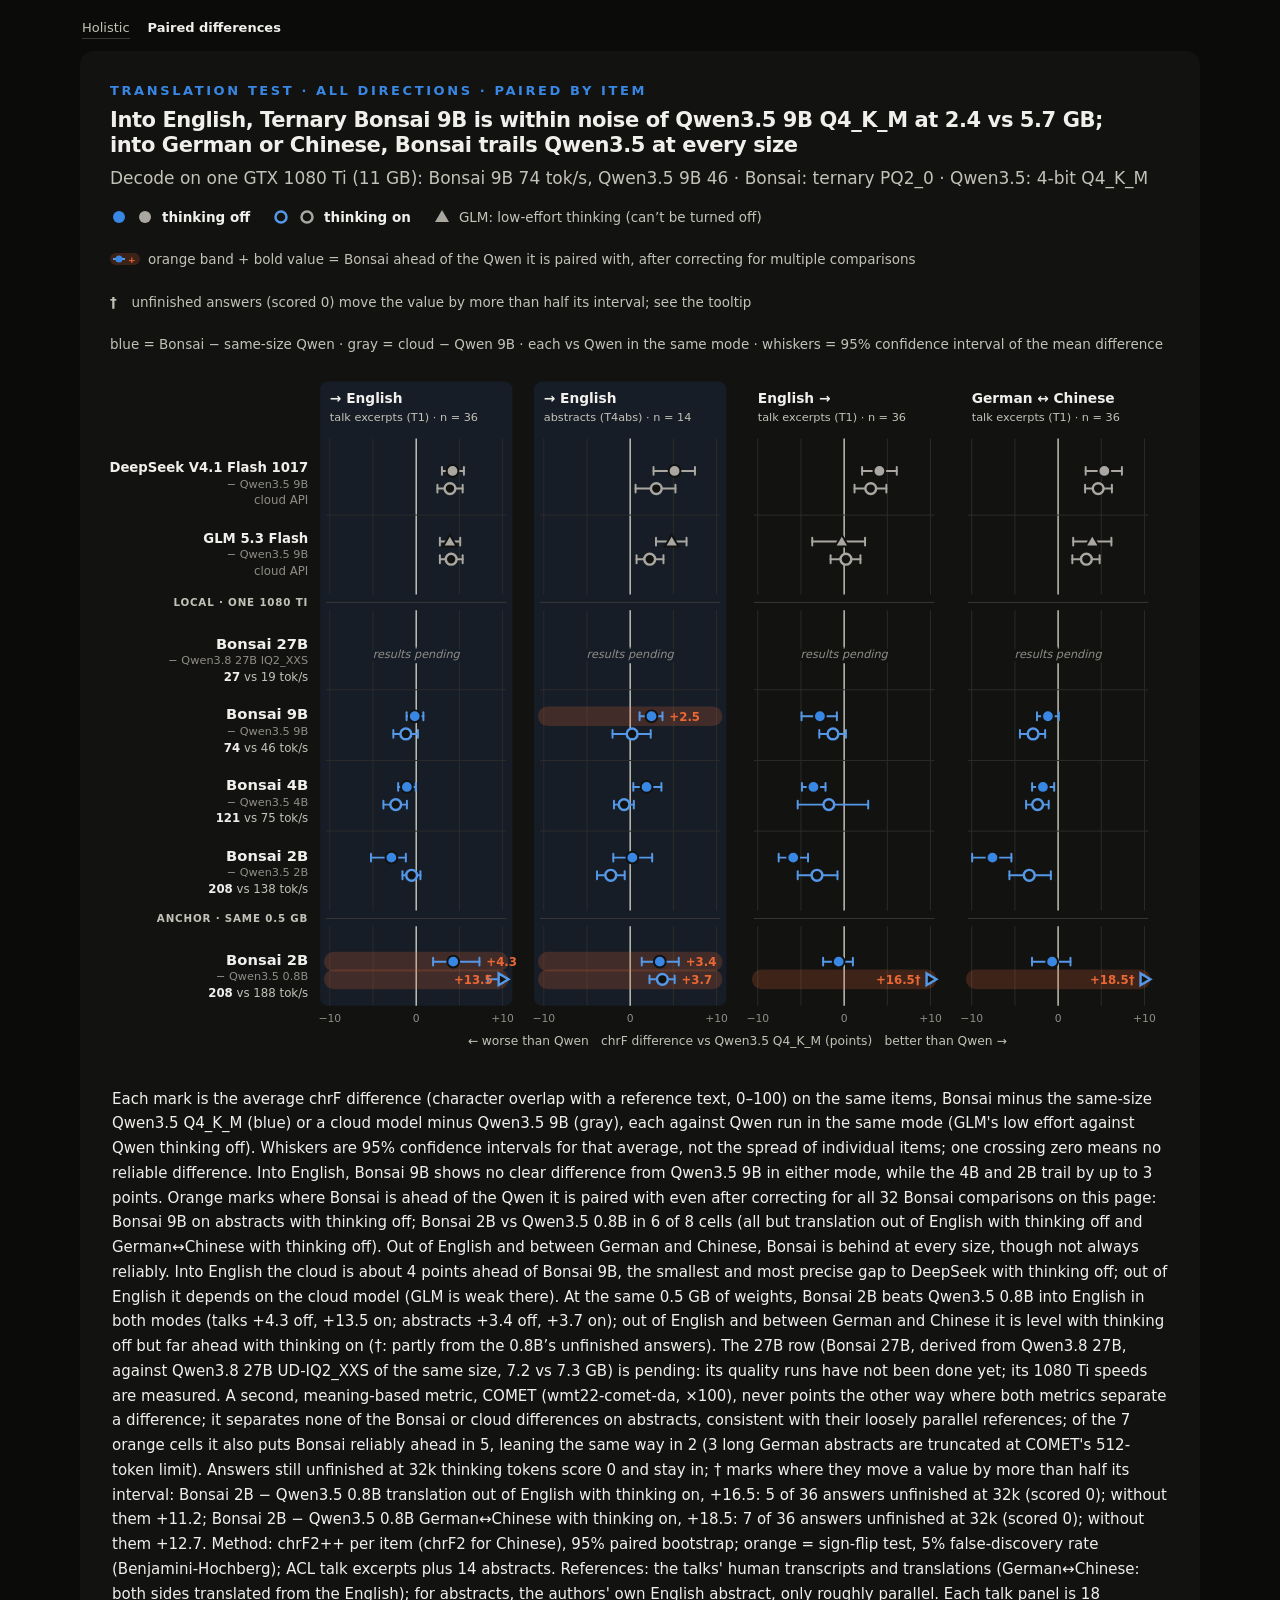
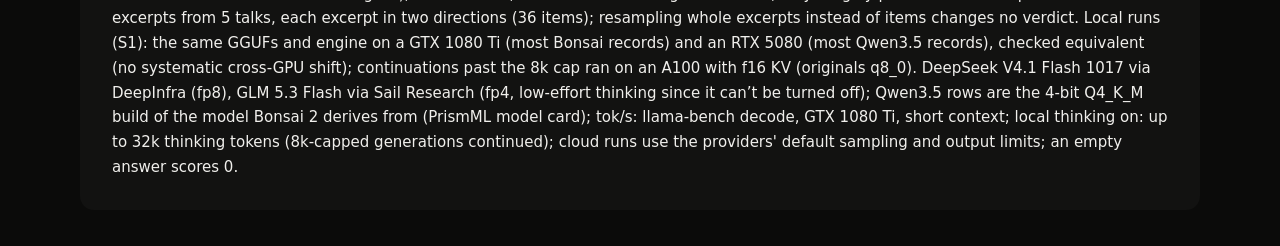
==== commit 4fbbd875: "update bonsai2 translation pages" ====
--- a/bonsai2-translation/details.html
+++ b/bonsai2-translation/details.html
@@ -558,7 +558,7 @@
 <text class="glab" x="202" y="573.0" text-anchor="end">anchor · same 0.5 GB</text>
 <text class="axlab" x="639.0" y="698" text-anchor="middle">← worse than Qwen chrF difference vs Qwen3.5 Q4_K_M (points) better than Qwen →</text>
 </svg></div>
-<p class="summary">Each mark is the average chrF difference (character overlap with a reference text, 0–100) on the same items, Bonsai minus the same-size Qwen3.5 Q4_K_M (blue) or a cloud model minus Qwen3.5 9B (gray), each against Qwen run in the same mode (GLM&#x27;s low effort against Qwen thinking off). Whiskers are 95% confidence intervals for that average, not the spread of individual items; one crossing zero means no reliable difference. Into English, Bonsai 9B shows no clear difference from Qwen3.5 9B in either mode, while the 4B and 2B trail by up to 3 points. Orange marks where Bonsai is ahead of the Qwen it is paired with even after correcting for all 32 Bonsai comparisons on this page: Bonsai 9B on abstracts with thinking off; Bonsai 2B vs Qwen3.5 0.8B in 6 of 8 cells (all but translation out of English with thinking off and German↔Chinese with thinking off). Out of English and between German and Chinese, Bonsai is behind at every size, though not always reliably. Into English the cloud is about 4 points ahead of Bonsai 9B, the smallest and most precise gap to DeepSeek with thinking off; out of English it depends on the cloud model (GLM is weak there). At the same 0.5 GB of weights, Bonsai 2B beats Qwen3.5 0.8B into English in both modes (talks +4.3 off, +13.5 on; abstracts +3.4 off, +3.7 on); out of English and between German and Chinese it is level with thinking off but far ahead with thinking on (†: partly from the 0.8B’s unfinished answers). The 27B row (Bonsai 27B, derived from Qwen3.8 27B, against Qwen3.8 27B UD-IQ2_XXS of the same size, 7.2 vs 7.3 GB) is pending: its quality runs on 4x RTX 4090 have not finished; its 1080 Ti speeds are measured. A second, meaning-based metric, COMET (wmt22-comet-da, ×100), never points the other way where both metrics separate a difference; it separates none of the Bonsai or cloud differences on abstracts, consistent with their loosely parallel references; of the 7 orange cells it also puts Bonsai reliably ahead in 5, leaning the same way in 2 (3 long German abstracts are truncated at COMET&#x27;s 512-token limit). Answers still unfinished at 32k thinking tokens score 0 and stay in; † marks where they move a value by more than half its interval: Bonsai 2B − Qwen3.5 0.8B translation out of English with thinking on, +16.5: 5 of 36 answers unfinished at 32k (scored 0); without them +11.2; Bonsai 2B − Qwen3.5 0.8B German↔Chinese with thinking on, +18.5: 7 of 36 answers unfinished at 32k (scored 0); without them +12.7. Method: chrF2++ per item (chrF2 for Chinese), 95% paired bootstrap; orange = sign-flip test, 5% false-discovery rate (Benjamini-Hochberg); ACL talk excerpts plus 14 abstracts. References: the talks&#x27; human transcripts and translations (German↔Chinese: both sides translated from the English); for abstracts, the authors&#x27; own English abstract, only roughly parallel. Each talk panel is 18 excerpts from 5 talks, each excerpt in two directions (36 items); resampling whole excerpts instead of items changes no verdict. Local runs (S1): the same GGUFs and engine on a GTX 1080 Ti (most Bonsai records) and an RTX 5080 (most Qwen3.5 records), checked equivalent (no systematic cross-GPU shift); continuations past the 8k cap ran on an A100 with f16 KV (originals q8_0). DeepSeek V4.1 Flash 1017 via DeepInfra (fp8), GLM 5.3 Flash via Sail Research (fp4, low-effort thinking since it can’t be turned off); Qwen3.5 rows are the 4-bit Q4_K_M build of the model Bonsai 2 derives from (PrismML model card); tok/s: llama-bench decode, GTX 1080 Ti, short context; local thinking on: up to 32k thinking tokens (8k-capped generations continued); cloud runs use the providers&#x27; default sampling and output limits; an empty answer scores 0.</p>
+<p class="summary">Each mark is the average chrF difference (character overlap with a reference text, 0–100) on the same items, Bonsai minus the same-size Qwen3.5 Q4_K_M (blue) or a cloud model minus Qwen3.5 9B (gray), each against Qwen run in the same mode (GLM&#x27;s low effort against Qwen thinking off). Whiskers are 95% confidence intervals for that average, not the spread of individual items; one crossing zero means no reliable difference. Into English, Bonsai 9B shows no clear difference from Qwen3.5 9B in either mode, while the 4B and 2B trail by up to 3 points. Orange marks where Bonsai is ahead of the Qwen it is paired with even after correcting for all 32 Bonsai comparisons on this page: Bonsai 9B on abstracts with thinking off; Bonsai 2B vs Qwen3.5 0.8B in 6 of 8 cells (all but translation out of English with thinking off and German↔Chinese with thinking off). Out of English and between German and Chinese, Bonsai is behind at every size, though not always reliably. Into English the cloud is about 4 points ahead of Bonsai 9B, the smallest and most precise gap to DeepSeek with thinking off; out of English it depends on the cloud model (GLM is weak there). At the same 0.5 GB of weights, Bonsai 2B beats Qwen3.5 0.8B into English in both modes (talks +4.3 off, +13.5 on; abstracts +3.4 off, +3.7 on); out of English and between German and Chinese it is level with thinking off but far ahead with thinking on (†: partly from the 0.8B’s unfinished answers). The 27B row (Bonsai 27B, derived from Qwen3.8 27B, against Qwen3.8 27B UD-IQ2_XXS of the same size, 7.2 vs 7.3 GB) is pending: its quality runs have not been done yet; its 1080 Ti speeds are measured. A second, meaning-based metric, COMET (wmt22-comet-da, ×100), never points the other way where both metrics separate a difference; it separates none of the Bonsai or cloud differences on abstracts, consistent with their loosely parallel references; of the 7 orange cells it also puts Bonsai reliably ahead in 5, leaning the same way in 2 (3 long German abstracts are truncated at COMET&#x27;s 512-token limit). Answers still unfinished at 32k thinking tokens score 0 and stay in; † marks where they move a value by more than half its interval: Bonsai 2B − Qwen3.5 0.8B translation out of English with thinking on, +16.5: 5 of 36 answers unfinished at 32k (scored 0); without them +11.2; Bonsai 2B − Qwen3.5 0.8B German↔Chinese with thinking on, +18.5: 7 of 36 answers unfinished at 32k (scored 0); without them +12.7. Method: chrF2++ per item (chrF2 for Chinese), 95% paired bootstrap; orange = sign-flip test, 5% false-discovery rate (Benjamini-Hochberg); ACL talk excerpts plus 14 abstracts. References: the talks&#x27; human transcripts and translations (German↔Chinese: both sides translated from the English); for abstracts, the authors&#x27; own English abstract, only roughly parallel. Each talk panel is 18 excerpts from 5 talks, each excerpt in two directions (36 items); resampling whole excerpts instead of items changes no verdict. Local runs (S1): the same GGUFs and engine on a GTX 1080 Ti (most Bonsai records) and an RTX 5080 (most Qwen3.5 records), checked equivalent (no systematic cross-GPU shift); continuations past the 8k cap ran on an A100 with f16 KV (originals q8_0). DeepSeek V4.1 Flash 1017 via DeepInfra (fp8), GLM 5.3 Flash via Sail Research (fp4, low-effort thinking since it can’t be turned off); Qwen3.5 rows are the 4-bit Q4_K_M build of the model Bonsai 2 derives from (PrismML model card); tok/s: llama-bench decode, GTX 1080 Ti, short context; local thinking on: up to 32k thinking tokens (8k-capped generations continued); cloud runs use the providers&#x27; default sampling and output limits; an empty answer scores 0.</p>
 </div></main><div id="tip" role="tooltip"></div><script>
 (function(){var t=document.getElementById('tip');
 function show(e,g){var p=g.getAttribute('data-tip').split('|');t.textContent='';
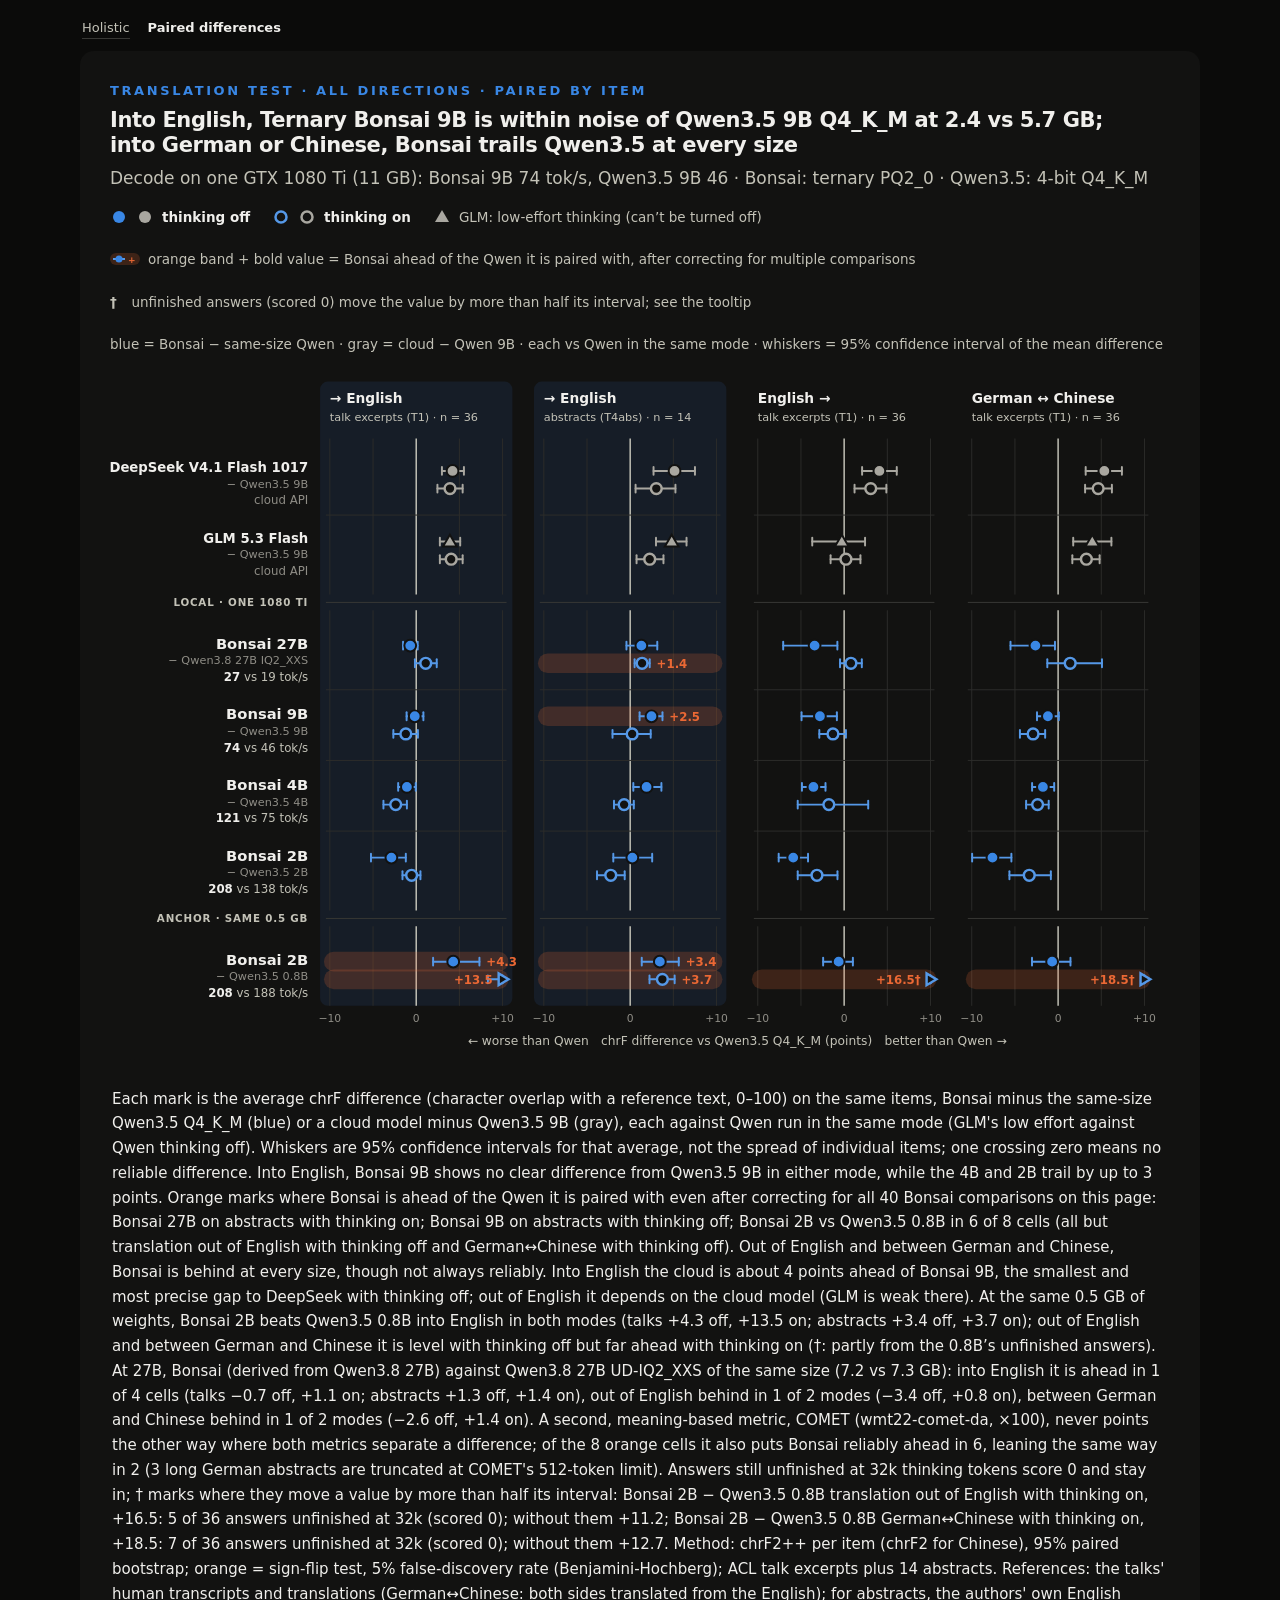
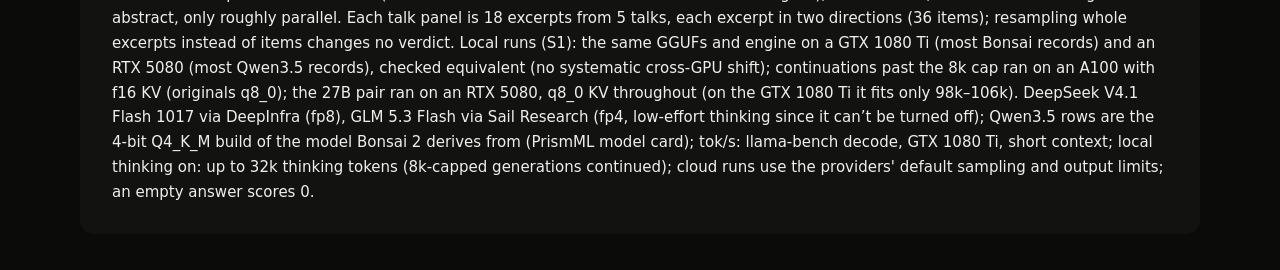
==== commit 16077794: "update bonsai2 translation pages" ====
--- a/bonsai2-translation/details.html
+++ b/bonsai2-translation/details.html
@@ -125,7 +125,20 @@
 <line class="ci" x1="359.3" x2="359.3" y1="199.0" y2="207.0"/>
 <circle class="mk" cx="347.6" cy="203.0" r="5.5"/>
 </g>
-<text class="note" x="312.0" y="304.0" text-anchor="middle" stroke="#161d27" stroke-width="6" paint-order="stroke">results pending</text>
+<g class="pt bonsai off" tabindex="0" data-tip="Bonsai 27B − Qwen3.8 27B IQ2_XXS · → English talk excerpts (T1) · thinking off|−0.7 chrF [−1.5, +0.2]|Bonsai 27B 68.7 vs Qwen3.8 27B IQ2_XXS 69.4 · n = 36 · the same size of weights (7.2 vs 7.3 GB); Bonsai 27B derives from Qwen3.8 27B; run on an RTX 5080" aria-label="Bonsai 27B − Qwen3.8 27B IQ2_XXS · → English talk excerpts (T1) · thinking off, −0.7 chrF [−1.5, +0.2], Bonsai 27B 68.7 vs Qwen3.8 27B IQ2_XXS 69.4 · n = 36 · the same size of weights (7.2 vs 7.3 GB); Bonsai 27B derives from Qwen3.8 27B; run on an RTX 5080">
+<rect class="hit" x="289.9" y="279.0" width="32.0" height="24"/>
+<line class="ci" x1="298.6" x2="313.5" y1="291.0" y2="291.0"/>
+<line class="ci" x1="298.6" x2="298.6" y1="287.0" y2="295.0"/>
+<line class="ci" x1="313.5" x2="313.5" y1="287.0" y2="295.0"/>
+<circle class="mk" cx="305.9" cy="291.0" r="6"/>
+</g>
+<g class="pt bonsai on" tabindex="0" data-tip="Bonsai 27B − Qwen3.8 27B IQ2_XXS · → English talk excerpts (T1) · thinking on|+1.1 chrF [−0.1, +2.4]|Bonsai 27B 68.1 vs Qwen3.8 27B IQ2_XXS 67.0 · n = 36 · the same size of weights (7.2 vs 7.3 GB); Bonsai 27B derives from Qwen3.8 27B; run on an RTX 5080" aria-label="Bonsai 27B − Qwen3.8 27B IQ2_XXS · → English talk excerpts (T1) · thinking on, +1.1 chrF [−0.1, +2.4], Bonsai 27B 68.1 vs Qwen3.8 27B IQ2_XXS 67.0 · n = 36 · the same size of weights (7.2 vs 7.3 GB); Bonsai 27B derives from Qwen3.8 27B; run on an RTX 5080">
+<rect class="hit" x="305.7" y="297.0" width="32.0" height="24"/>
+<line class="ci" x1="310.7" x2="332.9" y1="309.0" y2="309.0"/>
+<line class="ci" x1="310.7" x2="310.7" y1="305.0" y2="313.0"/>
+<line class="ci" x1="332.9" x2="332.9" y1="305.0" y2="313.0"/>
+<circle class="mk" cx="321.7" cy="309.0" r="5.5"/>
+</g>
 <line class="sep" x1="220" x2="404" y1="336" y2="336"/>
 <g class="pt bonsai off" tabindex="0" data-tip="Bonsai 9B − Qwen3.5 9B · → English talk excerpts (T1) · thinking off|−0.2 chrF [−1.1, +0.8]|Bonsai 9B 66.8 vs Qwen3.5 9B 66.9 · n = 36" aria-label="Bonsai 9B − Qwen3.5 9B · → English talk excerpts (T1) · thinking off, −0.2 chrF [−1.1, +0.8], Bonsai 9B 66.8 vs Qwen3.5 9B 66.9 · n = 36">
 <rect class="hit" x="294.5" y="351.0" width="32.0" height="24"/>
@@ -241,7 +254,22 @@
 <line class="ci" x1="563.9" x2="563.9" y1="199.0" y2="207.0"/>
 <circle class="mk" cx="549.9" cy="203.0" r="5.5"/>
 </g>
-<text class="note" x="530.0" y="304.0" text-anchor="middle" stroke="#161d27" stroke-width="6" paint-order="stroke">results pending</text>
+<g class="pt bonsai off" tabindex="0" data-tip="Bonsai 27B − Qwen3.8 27B IQ2_XXS · → English abstracts (T4abs) · thinking off|+1.3 chrF [−0.4, +3.1]|Bonsai 27B 69.4 vs Qwen3.8 27B IQ2_XXS 68.1 · n = 14 · the same size of weights (7.2 vs 7.3 GB); Bonsai 27B derives from Qwen3.8 27B; run on an RTX 5080" aria-label="Bonsai 27B − Qwen3.8 27B IQ2_XXS · → English abstracts (T4abs) · thinking off, +1.3 chrF [−0.4, +3.1], Bonsai 27B 69.4 vs Qwen3.8 27B IQ2_XXS 68.1 · n = 14 · the same size of weights (7.2 vs 7.3 GB); Bonsai 27B derives from Qwen3.8 27B; run on an RTX 5080">
+<rect class="hit" x="522.2" y="279.0" width="39.4" height="24"/>
+<line class="ci" x1="526.2" x2="557.6" y1="291.0" y2="291.0"/>
+<line class="ci" x1="526.2" x2="526.2" y1="287.0" y2="295.0"/>
+<line class="ci" x1="557.6" x2="557.6" y1="287.0" y2="295.0"/>
+<circle class="mk" cx="541.4" cy="291.0" r="6"/>
+</g>
+<g class="pt bonsai on" tabindex="0" data-tip="Bonsai 27B − Qwen3.8 27B IQ2_XXS · → English abstracts (T4abs) · thinking on|+1.4 chrF [+0.5, +2.3]|Bonsai 27B 68.8 vs Qwen3.8 27B IQ2_XXS 67.4 · n = 14 · the same size of weights (7.2 vs 7.3 GB); Bonsai 27B derives from Qwen3.8 27B; run on an RTX 5080 · notable: Bonsai ahead of Qwen3.8 27B IQ2_XXS after correction for multiple comparisons (orange)" aria-label="Bonsai 27B − Qwen3.8 27B IQ2_XXS · → English abstracts (T4abs) · thinking on, +1.4 chrF [+0.5, +2.3], Bonsai 27B 68.8 vs Qwen3.8 27B IQ2_XXS 67.4 · n = 14 · the same size of weights (7.2 vs 7.3 GB); Bonsai 27B derives from Qwen3.8 27B; run on an RTX 5080 · notable: Bonsai ahead of Qwen3.8 27B IQ2_XXS after correction for multiple comparisons (orange)">
+<rect class="hit" x="526.1" y="297.0" width="32.0" height="24"/>
+<rect class="hband" x="436" y="299.0" width="188" height="20" rx="10"/>
+<line class="ci" x1="534.5" x2="549.9" y1="309.0" y2="309.0"/>
+<line class="ci" x1="534.5" x2="534.5" y1="305.0" y2="313.0"/>
+<line class="ci" x1="549.9" x2="549.9" y1="305.0" y2="313.0"/>
+<circle class="mk" cx="542.1" cy="309.0" r="5.5"/>
+<text class="hlab" x="556.9" y="313.5">+1.4</text>
+</g>
 <line class="sep" x1="438" x2="622" y1="336" y2="336"/>
 <g class="pt bonsai off" tabindex="0" data-tip="Bonsai 9B − Qwen3.5 9B · → English abstracts (T4abs) · thinking off|+2.5 chrF [+1.1, +3.7]|Bonsai 9B 68.0 vs Qwen3.5 9B 65.5 · n = 14 · notable: Bonsai ahead of Qwen3.5 9B after correction for multiple comparisons (orange)" aria-label="Bonsai 9B − Qwen3.5 9B · → English abstracts (T4abs) · thinking off, +2.5 chrF [+1.1, +3.7], Bonsai 9B 68.0 vs Qwen3.5 9B 65.5 · n = 14 · notable: Bonsai ahead of Qwen3.5 9B after correction for multiple comparisons (orange)">
 <rect class="hit" x="535.6" y="351.0" width="32.1" height="24"/>
@@ -358,7 +386,20 @@
 <line class="ci" x1="764.6" x2="764.6" y1="199.0" y2="207.0"/>
 <circle class="mk" cx="749.8" cy="203.0" r="5.5"/>
 </g>
-<text class="note" x="748.0" y="304.0" text-anchor="middle" stroke="#121211" stroke-width="6" paint-order="stroke">results pending</text>
+<g class="pt bonsai off" tabindex="0" data-tip="Bonsai 27B − Qwen3.8 27B IQ2_XXS · English → talk excerpts (T1) · thinking off|−3.4 chrF [−7.1, −0.8]|Bonsai 27B 56.5 vs Qwen3.8 27B IQ2_XXS 59.9 · n = 36 · the same size of weights (7.2 vs 7.3 GB); Bonsai 27B derives from Qwen3.8 27B; run on an RTX 5080" aria-label="Bonsai 27B − Qwen3.8 27B IQ2_XXS · English → talk excerpts (T1) · thinking off, −3.4 chrF [−7.1, −0.8], Bonsai 27B 56.5 vs Qwen3.8 27B IQ2_XXS 59.9 · n = 36 · the same size of weights (7.2 vs 7.3 GB); Bonsai 27B derives from Qwen3.8 27B; run on an RTX 5080">
+<rect class="hit" x="681.9" y="279.0" width="63.3" height="24"/>
+<line class="ci" x1="685.9" x2="741.1" y1="291.0" y2="291.0"/>
+<line class="ci" x1="685.9" x2="685.9" y1="287.0" y2="295.0"/>
+<line class="ci" x1="741.1" x2="741.1" y1="287.0" y2="295.0"/>
+<circle class="mk" cx="717.9" cy="291.0" r="6"/>
+</g>
+<g class="pt bonsai on" tabindex="0" data-tip="Bonsai 27B − Qwen3.8 27B IQ2_XXS · English → talk excerpts (T1) · thinking on|+0.8 chrF [−0.5, +2.0]|Bonsai 27B 56.8 vs Qwen3.8 27B IQ2_XXS 56.0 · n = 36 · the same size of weights (7.2 vs 7.3 GB); Bonsai 27B derives from Qwen3.8 27B; run on an RTX 5080" aria-label="Bonsai 27B − Qwen3.8 27B IQ2_XXS · English → talk excerpts (T1) · thinking on, +0.8 chrF [−0.5, +2.0], Bonsai 27B 56.8 vs Qwen3.8 27B IQ2_XXS 56.0 · n = 36 · the same size of weights (7.2 vs 7.3 GB); Bonsai 27B derives from Qwen3.8 27B; run on an RTX 5080">
+<rect class="hit" x="738.9" y="297.0" width="32.0" height="24"/>
+<line class="ci" x1="743.8" x2="766.0" y1="309.0" y2="309.0"/>
+<line class="ci" x1="743.8" x2="743.8" y1="305.0" y2="313.0"/>
+<line class="ci" x1="766.0" x2="766.0" y1="305.0" y2="313.0"/>
+<circle class="mk" cx="754.9" cy="309.0" r="5.5"/>
+</g>
 <line class="sep" x1="656" x2="840" y1="336" y2="336"/>
 <g class="pt bonsai off" tabindex="0" data-tip="Bonsai 9B − Qwen3.5 9B · English → talk excerpts (T1) · thinking off|−2.8 chrF [−4.9, −0.8]|Bonsai 9B 54.7 vs Qwen3.5 9B 57.5 · n = 36" aria-label="Bonsai 9B − Qwen3.5 9B · English → talk excerpts (T1) · thinking off, −2.8 chrF [−4.9, −0.8], Bonsai 9B 54.7 vs Qwen3.5 9B 57.5 · n = 36">
 <rect class="hit" x="700.6" y="351.0" width="44.0" height="24"/>
@@ -471,7 +512,20 @@
 <line class="ci" x1="1008.3" x2="1008.3" y1="199.0" y2="207.0"/>
 <circle class="mk" cx="994.8" cy="203.0" r="5.5"/>
 </g>
-<text class="note" x="966.0" y="304.0" text-anchor="middle" stroke="#121211" stroke-width="6" paint-order="stroke">results pending</text>
+<g class="pt bonsai off" tabindex="0" data-tip="Bonsai 27B − Qwen3.8 27B IQ2_XXS · German ↔ Chinese talk excerpts (T1) · thinking off|−2.6 chrF [−5.5, −0.4]|Bonsai 27B 50.4 vs Qwen3.8 27B IQ2_XXS 53.0 · n = 36 · the same size of weights (7.2 vs 7.3 GB); Bonsai 27B derives from Qwen3.8 27B; run on an RTX 5080" aria-label="Bonsai 27B − Qwen3.8 27B IQ2_XXS · German ↔ Chinese talk excerpts (T1) · thinking off, −2.6 chrF [−5.5, −0.4], Bonsai 27B 50.4 vs Qwen3.8 27B IQ2_XXS 53.0 · n = 36 · the same size of weights (7.2 vs 7.3 GB); Bonsai 27B derives from Qwen3.8 27B; run on an RTX 5080">
+<rect class="hit" x="913.5" y="279.0" width="53.3" height="24"/>
+<line class="ci" x1="917.5" x2="962.8" y1="291.0" y2="291.0"/>
+<line class="ci" x1="917.5" x2="917.5" y1="287.0" y2="295.0"/>
+<line class="ci" x1="962.8" x2="962.8" y1="287.0" y2="295.0"/>
+<circle class="mk" cx="942.9" cy="291.0" r="6"/>
+</g>
+<g class="pt bonsai on" tabindex="0" data-tip="Bonsai 27B − Qwen3.8 27B IQ2_XXS · German ↔ Chinese talk excerpts (T1) · thinking on|+1.4 chrF [−1.2, +5.1]|Bonsai 27B 50.4 vs Qwen3.8 27B IQ2_XXS 49.0 · n = 36 · the same size of weights (7.2 vs 7.3 GB); Bonsai 27B derives from Qwen3.8 27B; run on an RTX 5080" aria-label="Bonsai 27B − Qwen3.8 27B IQ2_XXS · German ↔ Chinese talk excerpts (T1) · thinking on, +1.4 chrF [−1.2, +5.1], Bonsai 27B 50.4 vs Qwen3.8 27B IQ2_XXS 49.0 · n = 36 · the same size of weights (7.2 vs 7.3 GB); Bonsai 27B derives from Qwen3.8 27B; run on an RTX 5080">
+<rect class="hit" x="951.0" y="297.0" width="63.7" height="24"/>
+<line class="ci" x1="955.0" x2="1010.7" y1="309.0" y2="309.0"/>
+<line class="ci" x1="955.0" x2="955.0" y1="305.0" y2="313.0"/>
+<line class="ci" x1="1010.7" x2="1010.7" y1="305.0" y2="313.0"/>
+<circle class="mk" cx="978.3" cy="309.0" r="5.5"/>
+</g>
 <line class="sep" x1="874" x2="1058" y1="336" y2="336"/>
 <g class="pt bonsai off" tabindex="0" data-tip="Bonsai 9B − Qwen3.5 9B · German ↔ Chinese talk excerpts (T1) · thinking off|−1.2 chrF [−2.4, +0.1]|Bonsai 9B 48.5 vs Qwen3.5 9B 49.7 · n = 36" aria-label="Bonsai 9B − Qwen3.5 9B · German ↔ Chinese talk excerpts (T1) · thinking off, −1.2 chrF [−2.4, +0.1], Bonsai 9B 48.5 vs Qwen3.5 9B 49.7 · n = 36">
 <rect class="hit" x="939.6" y="351.0" width="32.0" height="24"/>
@@ -558,7 +612,7 @@
 <text class="glab" x="202" y="573.0" text-anchor="end">anchor · same 0.5 GB</text>
 <text class="axlab" x="639.0" y="698" text-anchor="middle">← worse than Qwen chrF difference vs Qwen3.5 Q4_K_M (points) better than Qwen →</text>
 </svg></div>
-<p class="summary">Each mark is the average chrF difference (character overlap with a reference text, 0–100) on the same items, Bonsai minus the same-size Qwen3.5 Q4_K_M (blue) or a cloud model minus Qwen3.5 9B (gray), each against Qwen run in the same mode (GLM&#x27;s low effort against Qwen thinking off). Whiskers are 95% confidence intervals for that average, not the spread of individual items; one crossing zero means no reliable difference. Into English, Bonsai 9B shows no clear difference from Qwen3.5 9B in either mode, while the 4B and 2B trail by up to 3 points. Orange marks where Bonsai is ahead of the Qwen it is paired with even after correcting for all 32 Bonsai comparisons on this page: Bonsai 9B on abstracts with thinking off; Bonsai 2B vs Qwen3.5 0.8B in 6 of 8 cells (all but translation out of English with thinking off and German↔Chinese with thinking off). Out of English and between German and Chinese, Bonsai is behind at every size, though not always reliably. Into English the cloud is about 4 points ahead of Bonsai 9B, the smallest and most precise gap to DeepSeek with thinking off; out of English it depends on the cloud model (GLM is weak there). At the same 0.5 GB of weights, Bonsai 2B beats Qwen3.5 0.8B into English in both modes (talks +4.3 off, +13.5 on; abstracts +3.4 off, +3.7 on); out of English and between German and Chinese it is level with thinking off but far ahead with thinking on (†: partly from the 0.8B’s unfinished answers). The 27B row (Bonsai 27B, derived from Qwen3.8 27B, against Qwen3.8 27B UD-IQ2_XXS of the same size, 7.2 vs 7.3 GB) is pending: its quality runs have not been done yet; its 1080 Ti speeds are measured. A second, meaning-based metric, COMET (wmt22-comet-da, ×100), never points the other way where both metrics separate a difference; it separates none of the Bonsai or cloud differences on abstracts, consistent with their loosely parallel references; of the 7 orange cells it also puts Bonsai reliably ahead in 5, leaning the same way in 2 (3 long German abstracts are truncated at COMET&#x27;s 512-token limit). Answers still unfinished at 32k thinking tokens score 0 and stay in; † marks where they move a value by more than half its interval: Bonsai 2B − Qwen3.5 0.8B translation out of English with thinking on, +16.5: 5 of 36 answers unfinished at 32k (scored 0); without them +11.2; Bonsai 2B − Qwen3.5 0.8B German↔Chinese with thinking on, +18.5: 7 of 36 answers unfinished at 32k (scored 0); without them +12.7. Method: chrF2++ per item (chrF2 for Chinese), 95% paired bootstrap; orange = sign-flip test, 5% false-discovery rate (Benjamini-Hochberg); ACL talk excerpts plus 14 abstracts. References: the talks&#x27; human transcripts and translations (German↔Chinese: both sides translated from the English); for abstracts, the authors&#x27; own English abstract, only roughly parallel. Each talk panel is 18 excerpts from 5 talks, each excerpt in two directions (36 items); resampling whole excerpts instead of items changes no verdict. Local runs (S1): the same GGUFs and engine on a GTX 1080 Ti (most Bonsai records) and an RTX 5080 (most Qwen3.5 records), checked equivalent (no systematic cross-GPU shift); continuations past the 8k cap ran on an A100 with f16 KV (originals q8_0). DeepSeek V4.1 Flash 1017 via DeepInfra (fp8), GLM 5.3 Flash via Sail Research (fp4, low-effort thinking since it can’t be turned off); Qwen3.5 rows are the 4-bit Q4_K_M build of the model Bonsai 2 derives from (PrismML model card); tok/s: llama-bench decode, GTX 1080 Ti, short context; local thinking on: up to 32k thinking tokens (8k-capped generations continued); cloud runs use the providers&#x27; default sampling and output limits; an empty answer scores 0.</p>
+<p class="summary">Each mark is the average chrF difference (character overlap with a reference text, 0–100) on the same items, Bonsai minus the same-size Qwen3.5 Q4_K_M (blue) or a cloud model minus Qwen3.5 9B (gray), each against Qwen run in the same mode (GLM&#x27;s low effort against Qwen thinking off). Whiskers are 95% confidence intervals for that average, not the spread of individual items; one crossing zero means no reliable difference. Into English, Bonsai 9B shows no clear difference from Qwen3.5 9B in either mode, while the 4B and 2B trail by up to 3 points. Orange marks where Bonsai is ahead of the Qwen it is paired with even after correcting for all 40 Bonsai comparisons on this page: Bonsai 27B on abstracts with thinking on; Bonsai 9B on abstracts with thinking off; Bonsai 2B vs Qwen3.5 0.8B in 6 of 8 cells (all but translation out of English with thinking off and German↔Chinese with thinking off). Out of English and between German and Chinese, Bonsai is behind at every size, though not always reliably. Into English the cloud is about 4 points ahead of Bonsai 9B, the smallest and most precise gap to DeepSeek with thinking off; out of English it depends on the cloud model (GLM is weak there). At the same 0.5 GB of weights, Bonsai 2B beats Qwen3.5 0.8B into English in both modes (talks +4.3 off, +13.5 on; abstracts +3.4 off, +3.7 on); out of English and between German and Chinese it is level with thinking off but far ahead with thinking on (†: partly from the 0.8B’s unfinished answers). At 27B, Bonsai (derived from Qwen3.8 27B) against Qwen3.8 27B UD-IQ2_XXS of the same size (7.2 vs 7.3 GB): into English it is ahead in 1 of 4 cells (talks −0.7 off, +1.1 on; abstracts +1.3 off, +1.4 on), out of English behind in 1 of 2 modes (−3.4 off, +0.8 on), between German and Chinese behind in 1 of 2 modes (−2.6 off, +1.4 on). A second, meaning-based metric, COMET (wmt22-comet-da, ×100), never points the other way where both metrics separate a difference; of the 8 orange cells it also puts Bonsai reliably ahead in 6, leaning the same way in 2 (3 long German abstracts are truncated at COMET&#x27;s 512-token limit). Answers still unfinished at 32k thinking tokens score 0 and stay in; † marks where they move a value by more than half its interval: Bonsai 2B − Qwen3.5 0.8B translation out of English with thinking on, +16.5: 5 of 36 answers unfinished at 32k (scored 0); without them +11.2; Bonsai 2B − Qwen3.5 0.8B German↔Chinese with thinking on, +18.5: 7 of 36 answers unfinished at 32k (scored 0); without them +12.7. Method: chrF2++ per item (chrF2 for Chinese), 95% paired bootstrap; orange = sign-flip test, 5% false-discovery rate (Benjamini-Hochberg); ACL talk excerpts plus 14 abstracts. References: the talks&#x27; human transcripts and translations (German↔Chinese: both sides translated from the English); for abstracts, the authors&#x27; own English abstract, only roughly parallel. Each talk panel is 18 excerpts from 5 talks, each excerpt in two directions (36 items); resampling whole excerpts instead of items changes no verdict. Local runs (S1): the same GGUFs and engine on a GTX 1080 Ti (most Bonsai records) and an RTX 5080 (most Qwen3.5 records), checked equivalent (no systematic cross-GPU shift); continuations past the 8k cap ran on an A100 with f16 KV (originals q8_0); the 27B pair ran on an RTX 5080, q8_0 KV throughout (on the GTX 1080 Ti it fits only 98k–106k). DeepSeek V4.1 Flash 1017 via DeepInfra (fp8), GLM 5.3 Flash via Sail Research (fp4, low-effort thinking since it can’t be turned off); Qwen3.5 rows are the 4-bit Q4_K_M build of the model Bonsai 2 derives from (PrismML model card); tok/s: llama-bench decode, GTX 1080 Ti, short context; local thinking on: up to 32k thinking tokens (8k-capped generations continued); cloud runs use the providers&#x27; default sampling and output limits; an empty answer scores 0.</p>
 </div></main><div id="tip" role="tooltip"></div><script>
 (function(){var t=document.getElementById('tip');
 function show(e,g){var p=g.getAttribute('data-tip').split('|');t.textContent='';
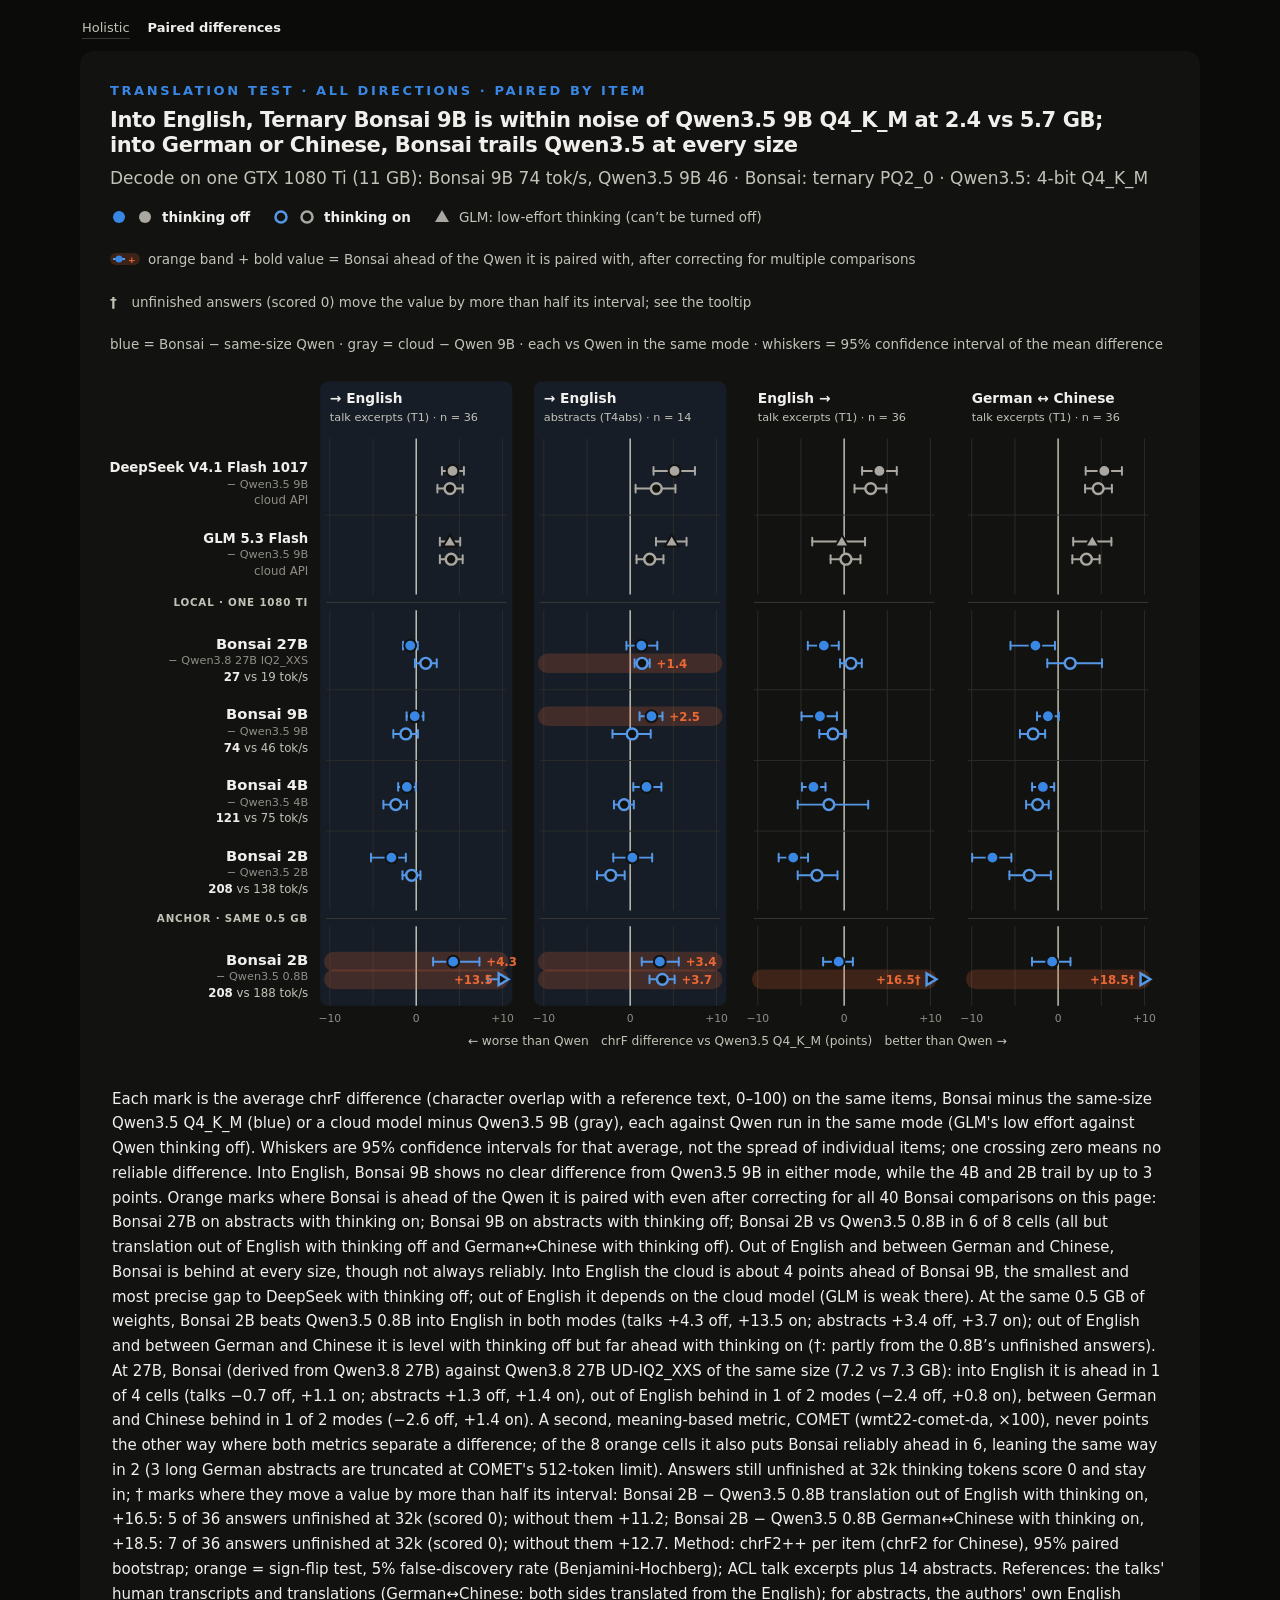
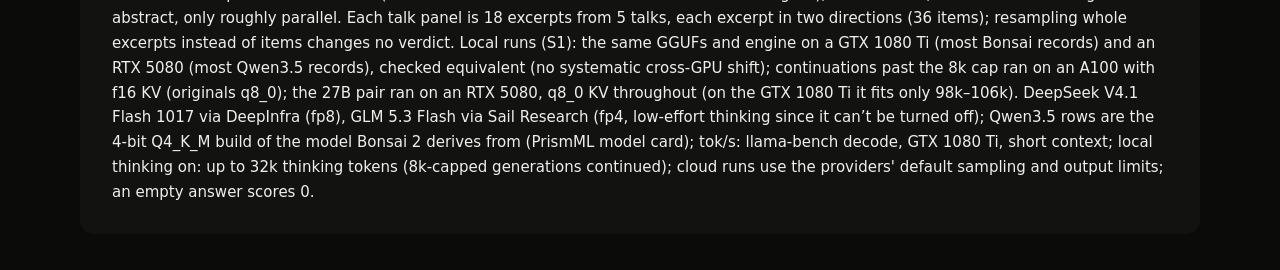
==== commit c33ad21a: "update bonsai2 translation pages" ====
--- a/bonsai2-translation/details.html
+++ b/bonsai2-translation/details.html
@@ -386,12 +386,12 @@
 <line class="ci" x1="764.6" x2="764.6" y1="199.0" y2="207.0"/>
 <circle class="mk" cx="749.8" cy="203.0" r="5.5"/>
 </g>
-<g class="pt bonsai off" tabindex="0" data-tip="Bonsai 27B − Qwen3.8 27B IQ2_XXS · English → talk excerpts (T1) · thinking off|−3.4 chrF [−7.1, −0.8]|Bonsai 27B 56.5 vs Qwen3.8 27B IQ2_XXS 59.9 · n = 36 · the same size of weights (7.2 vs 7.3 GB); Bonsai 27B derives from Qwen3.8 27B; run on an RTX 5080" aria-label="Bonsai 27B − Qwen3.8 27B IQ2_XXS · English → talk excerpts (T1) · thinking off, −3.4 chrF [−7.1, −0.8], Bonsai 27B 56.5 vs Qwen3.8 27B IQ2_XXS 59.9 · n = 36 · the same size of weights (7.2 vs 7.3 GB); Bonsai 27B derives from Qwen3.8 27B; run on an RTX 5080">
-<rect class="hit" x="681.9" y="279.0" width="63.3" height="24"/>
-<line class="ci" x1="685.9" x2="741.1" y1="291.0" y2="291.0"/>
-<line class="ci" x1="685.9" x2="685.9" y1="287.0" y2="295.0"/>
-<line class="ci" x1="741.1" x2="741.1" y1="287.0" y2="295.0"/>
-<circle class="mk" cx="717.9" cy="291.0" r="6"/>
+<g class="pt bonsai off" tabindex="0" data-tip="Bonsai 27B − Qwen3.8 27B IQ2_XXS · English → talk excerpts (T1) · thinking off|−2.4 chrF [−4.2, −0.6]|Bonsai 27B 57.6 vs Qwen3.8 27B IQ2_XXS 59.9 · n = 36 · the same size of weights (7.2 vs 7.3 GB); Bonsai 27B derives from Qwen3.8 27B; run on an RTX 5080" aria-label="Bonsai 27B − Qwen3.8 27B IQ2_XXS · English → talk excerpts (T1) · thinking off, −2.4 chrF [−4.2, −0.6], Bonsai 27B 57.6 vs Qwen3.8 27B IQ2_XXS 59.9 · n = 36 · the same size of weights (7.2 vs 7.3 GB); Bonsai 27B derives from Qwen3.8 27B; run on an RTX 5080">
+<rect class="hit" x="707.0" y="279.0" width="39.5" height="24"/>
+<line class="ci" x1="711.0" x2="742.5" y1="291.0" y2="291.0"/>
+<line class="ci" x1="711.0" x2="711.0" y1="287.0" y2="295.0"/>
+<line class="ci" x1="742.5" x2="742.5" y1="287.0" y2="295.0"/>
+<circle class="mk" cx="727.3" cy="291.0" r="6"/>
 </g>
 <g class="pt bonsai on" tabindex="0" data-tip="Bonsai 27B − Qwen3.8 27B IQ2_XXS · English → talk excerpts (T1) · thinking on|+0.8 chrF [−0.5, +2.0]|Bonsai 27B 56.8 vs Qwen3.8 27B IQ2_XXS 56.0 · n = 36 · the same size of weights (7.2 vs 7.3 GB); Bonsai 27B derives from Qwen3.8 27B; run on an RTX 5080" aria-label="Bonsai 27B − Qwen3.8 27B IQ2_XXS · English → talk excerpts (T1) · thinking on, +0.8 chrF [−0.5, +2.0], Bonsai 27B 56.8 vs Qwen3.8 27B IQ2_XXS 56.0 · n = 36 · the same size of weights (7.2 vs 7.3 GB); Bonsai 27B derives from Qwen3.8 27B; run on an RTX 5080">
 <rect class="hit" x="738.9" y="297.0" width="32.0" height="24"/>
@@ -612,7 +612,7 @@
 <text class="glab" x="202" y="573.0" text-anchor="end">anchor · same 0.5 GB</text>
 <text class="axlab" x="639.0" y="698" text-anchor="middle">← worse than Qwen chrF difference vs Qwen3.5 Q4_K_M (points) better than Qwen →</text>
 </svg></div>
-<p class="summary">Each mark is the average chrF difference (character overlap with a reference text, 0–100) on the same items, Bonsai minus the same-size Qwen3.5 Q4_K_M (blue) or a cloud model minus Qwen3.5 9B (gray), each against Qwen run in the same mode (GLM&#x27;s low effort against Qwen thinking off). Whiskers are 95% confidence intervals for that average, not the spread of individual items; one crossing zero means no reliable difference. Into English, Bonsai 9B shows no clear difference from Qwen3.5 9B in either mode, while the 4B and 2B trail by up to 3 points. Orange marks where Bonsai is ahead of the Qwen it is paired with even after correcting for all 40 Bonsai comparisons on this page: Bonsai 27B on abstracts with thinking on; Bonsai 9B on abstracts with thinking off; Bonsai 2B vs Qwen3.5 0.8B in 6 of 8 cells (all but translation out of English with thinking off and German↔Chinese with thinking off). Out of English and between German and Chinese, Bonsai is behind at every size, though not always reliably. Into English the cloud is about 4 points ahead of Bonsai 9B, the smallest and most precise gap to DeepSeek with thinking off; out of English it depends on the cloud model (GLM is weak there). At the same 0.5 GB of weights, Bonsai 2B beats Qwen3.5 0.8B into English in both modes (talks +4.3 off, +13.5 on; abstracts +3.4 off, +3.7 on); out of English and between German and Chinese it is level with thinking off but far ahead with thinking on (†: partly from the 0.8B’s unfinished answers). At 27B, Bonsai (derived from Qwen3.8 27B) against Qwen3.8 27B UD-IQ2_XXS of the same size (7.2 vs 7.3 GB): into English it is ahead in 1 of 4 cells (talks −0.7 off, +1.1 on; abstracts +1.3 off, +1.4 on), out of English behind in 1 of 2 modes (−3.4 off, +0.8 on), between German and Chinese behind in 1 of 2 modes (−2.6 off, +1.4 on). A second, meaning-based metric, COMET (wmt22-comet-da, ×100), never points the other way where both metrics separate a difference; of the 8 orange cells it also puts Bonsai reliably ahead in 6, leaning the same way in 2 (3 long German abstracts are truncated at COMET&#x27;s 512-token limit). Answers still unfinished at 32k thinking tokens score 0 and stay in; † marks where they move a value by more than half its interval: Bonsai 2B − Qwen3.5 0.8B translation out of English with thinking on, +16.5: 5 of 36 answers unfinished at 32k (scored 0); without them +11.2; Bonsai 2B − Qwen3.5 0.8B German↔Chinese with thinking on, +18.5: 7 of 36 answers unfinished at 32k (scored 0); without them +12.7. Method: chrF2++ per item (chrF2 for Chinese), 95% paired bootstrap; orange = sign-flip test, 5% false-discovery rate (Benjamini-Hochberg); ACL talk excerpts plus 14 abstracts. References: the talks&#x27; human transcripts and translations (German↔Chinese: both sides translated from the English); for abstracts, the authors&#x27; own English abstract, only roughly parallel. Each talk panel is 18 excerpts from 5 talks, each excerpt in two directions (36 items); resampling whole excerpts instead of items changes no verdict. Local runs (S1): the same GGUFs and engine on a GTX 1080 Ti (most Bonsai records) and an RTX 5080 (most Qwen3.5 records), checked equivalent (no systematic cross-GPU shift); continuations past the 8k cap ran on an A100 with f16 KV (originals q8_0); the 27B pair ran on an RTX 5080, q8_0 KV throughout (on the GTX 1080 Ti it fits only 98k–106k). DeepSeek V4.1 Flash 1017 via DeepInfra (fp8), GLM 5.3 Flash via Sail Research (fp4, low-effort thinking since it can’t be turned off); Qwen3.5 rows are the 4-bit Q4_K_M build of the model Bonsai 2 derives from (PrismML model card); tok/s: llama-bench decode, GTX 1080 Ti, short context; local thinking on: up to 32k thinking tokens (8k-capped generations continued); cloud runs use the providers&#x27; default sampling and output limits; an empty answer scores 0.</p>
+<p class="summary">Each mark is the average chrF difference (character overlap with a reference text, 0–100) on the same items, Bonsai minus the same-size Qwen3.5 Q4_K_M (blue) or a cloud model minus Qwen3.5 9B (gray), each against Qwen run in the same mode (GLM&#x27;s low effort against Qwen thinking off). Whiskers are 95% confidence intervals for that average, not the spread of individual items; one crossing zero means no reliable difference. Into English, Bonsai 9B shows no clear difference from Qwen3.5 9B in either mode, while the 4B and 2B trail by up to 3 points. Orange marks where Bonsai is ahead of the Qwen it is paired with even after correcting for all 40 Bonsai comparisons on this page: Bonsai 27B on abstracts with thinking on; Bonsai 9B on abstracts with thinking off; Bonsai 2B vs Qwen3.5 0.8B in 6 of 8 cells (all but translation out of English with thinking off and German↔Chinese with thinking off). Out of English and between German and Chinese, Bonsai is behind at every size, though not always reliably. Into English the cloud is about 4 points ahead of Bonsai 9B, the smallest and most precise gap to DeepSeek with thinking off; out of English it depends on the cloud model (GLM is weak there). At the same 0.5 GB of weights, Bonsai 2B beats Qwen3.5 0.8B into English in both modes (talks +4.3 off, +13.5 on; abstracts +3.4 off, +3.7 on); out of English and between German and Chinese it is level with thinking off but far ahead with thinking on (†: partly from the 0.8B’s unfinished answers). At 27B, Bonsai (derived from Qwen3.8 27B) against Qwen3.8 27B UD-IQ2_XXS of the same size (7.2 vs 7.3 GB): into English it is ahead in 1 of 4 cells (talks −0.7 off, +1.1 on; abstracts +1.3 off, +1.4 on), out of English behind in 1 of 2 modes (−2.4 off, +0.8 on), between German and Chinese behind in 1 of 2 modes (−2.6 off, +1.4 on). A second, meaning-based metric, COMET (wmt22-comet-da, ×100), never points the other way where both metrics separate a difference; of the 8 orange cells it also puts Bonsai reliably ahead in 6, leaning the same way in 2 (3 long German abstracts are truncated at COMET&#x27;s 512-token limit). Answers still unfinished at 32k thinking tokens score 0 and stay in; † marks where they move a value by more than half its interval: Bonsai 2B − Qwen3.5 0.8B translation out of English with thinking on, +16.5: 5 of 36 answers unfinished at 32k (scored 0); without them +11.2; Bonsai 2B − Qwen3.5 0.8B German↔Chinese with thinking on, +18.5: 7 of 36 answers unfinished at 32k (scored 0); without them +12.7. Method: chrF2++ per item (chrF2 for Chinese), 95% paired bootstrap; orange = sign-flip test, 5% false-discovery rate (Benjamini-Hochberg); ACL talk excerpts plus 14 abstracts. References: the talks&#x27; human transcripts and translations (German↔Chinese: both sides translated from the English); for abstracts, the authors&#x27; own English abstract, only roughly parallel. Each talk panel is 18 excerpts from 5 talks, each excerpt in two directions (36 items); resampling whole excerpts instead of items changes no verdict. Local runs (S1): the same GGUFs and engine on a GTX 1080 Ti (most Bonsai records) and an RTX 5080 (most Qwen3.5 records), checked equivalent (no systematic cross-GPU shift); continuations past the 8k cap ran on an A100 with f16 KV (originals q8_0); the 27B pair ran on an RTX 5080, q8_0 KV throughout (on the GTX 1080 Ti it fits only 98k–106k). DeepSeek V4.1 Flash 1017 via DeepInfra (fp8), GLM 5.3 Flash via Sail Research (fp4, low-effort thinking since it can’t be turned off); Qwen3.5 rows are the 4-bit Q4_K_M build of the model Bonsai 2 derives from (PrismML model card); tok/s: llama-bench decode, GTX 1080 Ti, short context; local thinking on: up to 32k thinking tokens (8k-capped generations continued); cloud runs use the providers&#x27; default sampling and output limits; an empty answer scores 0.</p>
 </div></main><div id="tip" role="tooltip"></div><script>
 (function(){var t=document.getElementById('tip');
 function show(e,g){var p=g.getAttribute('data-tip').split('|');t.textContent='';
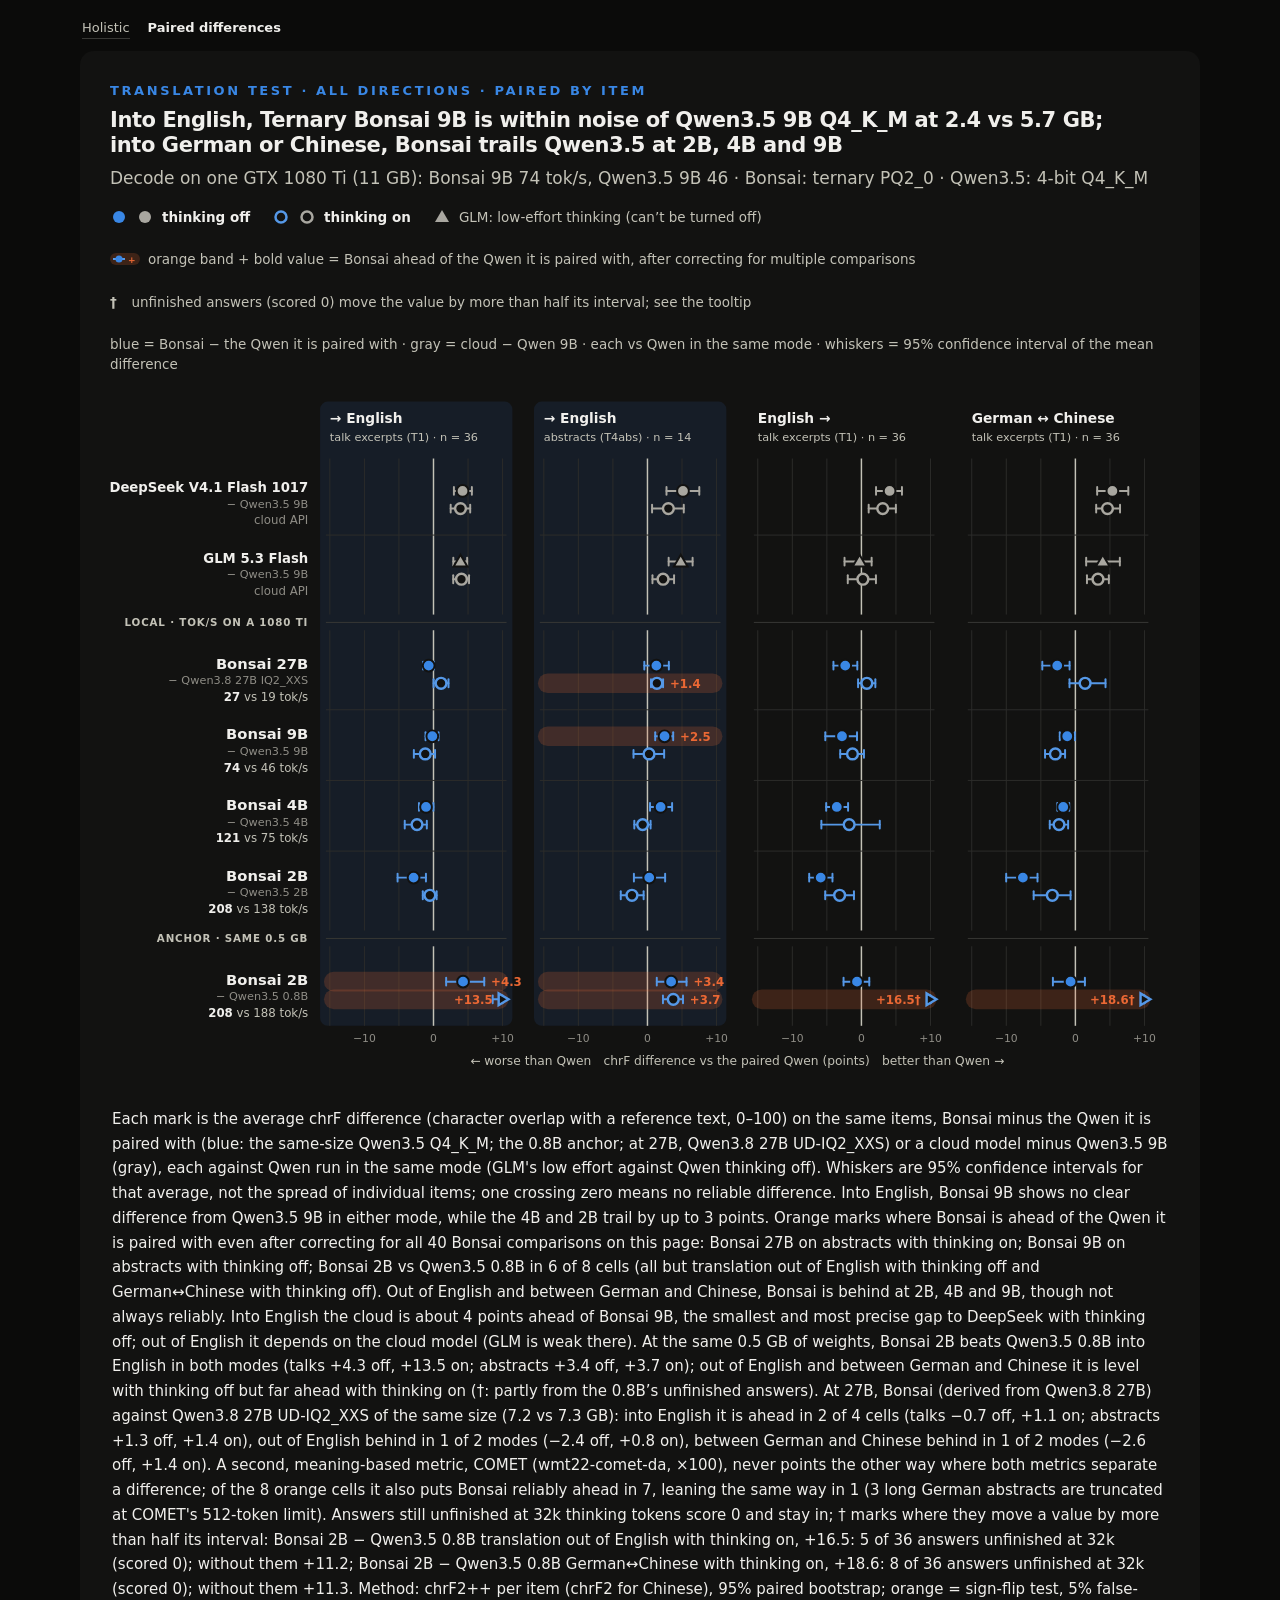
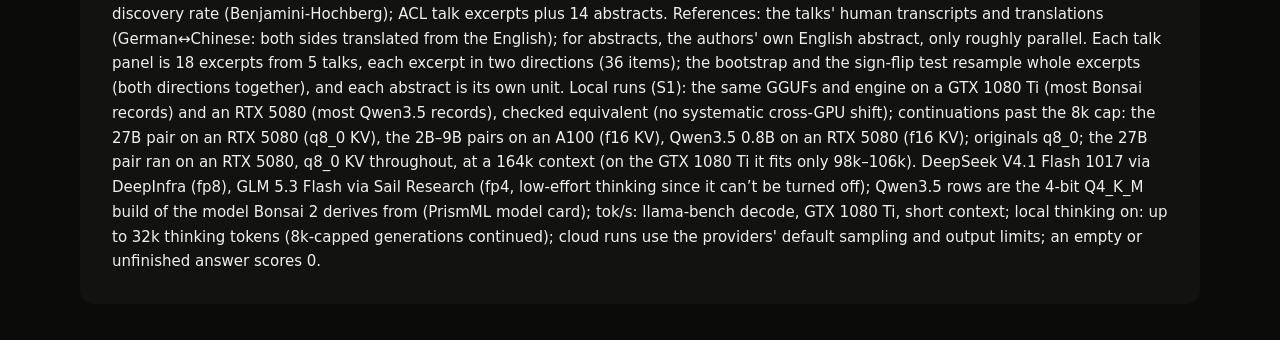
==== commit 6a80782d: "update bonsai2 translation pages" ====
--- a/bonsai2-translation/details.html
+++ b/bonsai2-translation/details.html
@@ -1,7 +1,7 @@
 <!doctype html>
 <html lang="en"><head><meta charset="utf-8"><meta name="robots" content="noindex, nofollow"><meta name="viewport" content="width=device-width,initial-scale=1">
 <meta name="color-scheme" content="dark">
-<title>Into English, Ternary Bonsai 9B is within noise of Qwen3.5 9B Q4_K_M at 2.4 vs 5.7 GB; into German or Chinese, Bonsai trails Qwen3.5 at every size</title><style>
+<title>Into English, Ternary Bonsai 9B is within noise of Qwen3.5 9B Q4_K_M at 2.4 vs 5.7 GB; into German or Chinese, Bonsai trails Qwen3.5 at 2B, 4B and 9B</title><style>
 html,body{margin:0;background:#0b0b0a;color:#f0efec;font:15px/1.5 system-ui,-apple-system,"Segoe UI",sans-serif}
 :root{color-scheme:dark}
 main{max-width:1120px;margin:0 auto;padding:18px 16px 36px}
@@ -67,11 +67,11 @@
 </style></head>
 <body><main><nav class="nav" aria-label="Report pages"><a href="index.html">Holistic</a><span aria-current="page">Paired differences</span></nav><div class="card">
 <p class="kicker">Translation test · all directions · paired by item</p>
-<h1 style="font-size:clamp(20px,2.6vw,21px)"><span class="t1">Into English, Ternary Bonsai&nbsp;9B is within noise of Qwen3.5&nbsp;9B&nbsp;Q4_K_M at 2.4 vs 5.7 GB;</span> <span class="t1">into German&nbsp;or&nbsp;Chinese, Bonsai trails Qwen3.5 at every&nbsp;size</span></h1>
+<h1 style="font-size:clamp(20px,2.6vw,21px)"><span class="t1">Into English, Ternary Bonsai&nbsp;9B is within noise of Qwen3.5&nbsp;9B&nbsp;Q4_K_M at 2.4 vs 5.7 GB;</span> <span class="t1">into German&nbsp;or&nbsp;Chinese, Bonsai trails Qwen3.5 at 2B,&nbsp;4B&nbsp;and&nbsp;9B</span></h1>
 <p class="sub">Decode on one GTX 1080 Ti (11 GB): Bonsai 9B 74 tok/s, Qwen3.5 9B 46 · Bonsai: ternary PQ2_0 · Qwen3.5: 4-bit Q4_K_M</p>
-<div class="legend"><span><svg width="18" height="16" viewBox="0 0 18 16" aria-hidden="true"><circle cx="9" cy="8" r="6" fill="#3987e5"/></svg><svg width="18" height="16" viewBox="0 0 18 16" aria-hidden="true"><circle cx="9" cy="8" r="6" fill="#a9a7a0"/></svg>thinking off</span><span><svg width="18" height="16" viewBox="0 0 18 16" aria-hidden="true"><circle cx="9" cy="8" r="5.5" fill="#121211" stroke="#5598e7" stroke-width="2.5"/></svg><svg width="18" height="16" viewBox="0 0 18 16" aria-hidden="true"><circle cx="9" cy="8" r="5.5" fill="#121211" stroke="#a9a7a0" stroke-width="2.5"/></svg>thinking on</span><span class="soft"><svg width="18" height="16" viewBox="0 0 18 16" aria-hidden="true"><path d="M9,1 L16,13 L2,13 Z" fill="#a9a7a0"/></svg>GLM: low-effort thinking (can’t be turned off)</span><span class="soft"><svg width="30" height="16" viewBox="0 0 30 16" aria-hidden="true"><rect x="0" y="2" width="30" height="12" rx="6" fill="#eb6834" fill-opacity=".2"/><line x1="3" x2="15" y1="8" y2="8" stroke="#5598e7" stroke-width="2"/><circle cx="9" cy="8" r="3.5" fill="#3987e5"/><text x="18" y="12" font-size="9" font-weight="800" fill="#eb6834">+</text></svg>orange band + bold value = Bonsai ahead of the Qwen it is paired with, after correcting for multiple comparisons</span><span class="soft"><b>†</b> unfinished answers (scored 0) move the value by more than half its interval; see the tooltip</span><span class="soft">blue = Bonsai − same-size Qwen · gray = cloud − Qwen 9B · each vs Qwen in the same mode · whiskers = 95% confidence interval of the mean difference</span></div>
+<div class="legend"><span><svg width="18" height="16" viewBox="0 0 18 16" aria-hidden="true"><circle cx="9" cy="8" r="6" fill="#3987e5"/></svg><svg width="18" height="16" viewBox="0 0 18 16" aria-hidden="true"><circle cx="9" cy="8" r="6" fill="#a9a7a0"/></svg>thinking off</span><span><svg width="18" height="16" viewBox="0 0 18 16" aria-hidden="true"><circle cx="9" cy="8" r="5.5" fill="#121211" stroke="#5598e7" stroke-width="2.5"/></svg><svg width="18" height="16" viewBox="0 0 18 16" aria-hidden="true"><circle cx="9" cy="8" r="5.5" fill="#121211" stroke="#a9a7a0" stroke-width="2.5"/></svg>thinking on</span><span class="soft"><svg width="18" height="16" viewBox="0 0 18 16" aria-hidden="true"><path d="M9,1 L16,13 L2,13 Z" fill="#a9a7a0"/></svg>GLM: low-effort thinking (can’t be turned off)</span><span class="soft"><svg width="30" height="16" viewBox="0 0 30 16" aria-hidden="true"><rect x="0" y="2" width="30" height="12" rx="6" fill="#eb6834" fill-opacity=".2"/><line x1="3" x2="15" y1="8" y2="8" stroke="#5598e7" stroke-width="2"/><circle cx="9" cy="8" r="3.5" fill="#3987e5"/><text x="18" y="12" font-size="9" font-weight="800" fill="#eb6834">+</text></svg>orange band + bold value = Bonsai ahead of the Qwen it is paired with, after correcting for multiple comparisons</span><span class="soft"><b>†</b> unfinished answers (scored 0) move the value by more than half its interval; see the tooltip</span><span class="soft">blue = Bonsai − the Qwen it is paired with · gray = cloud − Qwen 9B · each vs Qwen in the same mode · whiskers = 95% confidence interval of the mean difference</span></div>
 <div class="scroll"><svg class="chart" viewBox="0 0 1080 722" role="img" aria-labelledby="ct cd" xmlns="http://www.w3.org/2000/svg">
-<title id="ct">chrF difference versus Qwen3.5 Q4_K_M: Ternary Bonsai 2 at each size versus the same-size Qwen, and two cloud models versus Qwen3.5 9B, per direction group and thinking mode</title>
+<title id="ct">chrF difference: Ternary Bonsai 2 at each size versus the Qwen it is paired with, and two cloud models versus Qwen3.5 9B, per direction group and thinking mode</title>
 <desc id="cd">Forest plot. Each mark is the mean paired chrF difference over the same items; whiskers are 95% paired bootstrap intervals. Every mark has a tooltip with its value, interval and n.</desc>
 <rect class="prio" x="214" y="22" width="196" height="636" rx="8"/>
 <text class="ptitle" x="224" y="44">→ English</text>
@@ -79,17 +79,20 @@
 <line class="grid" x1="224.0" x2="224.0" y1="80.0" y2="239.0"/>
 <line class="grid" x1="224.0" x2="224.0" y1="255.0" y2="561.0"/>
 <line class="grid" x1="224.0" x2="224.0" y1="577.0" y2="658.0"/>
-<text class="tick" x="224.0" y="674" text-anchor="middle">−10</text>
-<line class="grid" x1="268.0" x2="268.0" y1="80.0" y2="239.0"/>
-<line class="grid" x1="268.0" x2="268.0" y1="255.0" y2="561.0"/>
-<line class="grid" x1="268.0" x2="268.0" y1="577.0" y2="658.0"/>
-<line class="zero" x1="312.0" x2="312.0" y1="80.0" y2="239.0"/>
-<line class="zero" x1="312.0" x2="312.0" y1="255.0" y2="561.0"/>
-<line class="zero" x1="312.0" x2="312.0" y1="577.0" y2="658.0"/>
-<text class="tick" x="312.0" y="674" text-anchor="middle">0</text>
-<line class="grid" x1="356.0" x2="356.0" y1="80.0" y2="239.0"/>
-<line class="grid" x1="356.0" x2="356.0" y1="255.0" y2="561.0"/>
-<line class="grid" x1="356.0" x2="356.0" y1="577.0" y2="658.0"/>
+<line class="grid" x1="259.2" x2="259.2" y1="80.0" y2="239.0"/>
+<line class="grid" x1="259.2" x2="259.2" y1="255.0" y2="561.0"/>
+<line class="grid" x1="259.2" x2="259.2" y1="577.0" y2="658.0"/>
+<text class="tick" x="259.2" y="674" text-anchor="middle">−10</text>
+<line class="grid" x1="294.4" x2="294.4" y1="80.0" y2="239.0"/>
+<line class="grid" x1="294.4" x2="294.4" y1="255.0" y2="561.0"/>
+<line class="grid" x1="294.4" x2="294.4" y1="577.0" y2="658.0"/>
+<line class="zero" x1="329.6" x2="329.6" y1="80.0" y2="239.0"/>
+<line class="zero" x1="329.6" x2="329.6" y1="255.0" y2="561.0"/>
+<line class="zero" x1="329.6" x2="329.6" y1="577.0" y2="658.0"/>
+<text class="tick" x="329.6" y="674" text-anchor="middle">0</text>
+<line class="grid" x1="364.8" x2="364.8" y1="80.0" y2="239.0"/>
+<line class="grid" x1="364.8" x2="364.8" y1="255.0" y2="561.0"/>
+<line class="grid" x1="364.8" x2="364.8" y1="577.0" y2="658.0"/>
 <line class="grid" x1="400.0" x2="400.0" y1="80.0" y2="239.0"/>
 <line class="grid" x1="400.0" x2="400.0" y1="255.0" y2="561.0"/>
 <line class="grid" x1="400.0" x2="400.0" y1="577.0" y2="658.0"/>
@@ -97,107 +100,107 @@
 <line class="gsep" x1="220" x2="404" y1="247.0" y2="247.0"/>
 <line class="gsep" x1="220" x2="404" y1="569.0" y2="569.0"/>
 <g class="pt cloud off" tabindex="0" data-tip="DeepSeek V4.1 Flash 1017 − Qwen3.5 9B · → English talk excerpts (T1) · thinking off|+4.2 chrF [+3.0, +5.5]|DeepSeek V4.1 Flash 1017 71.1 vs Qwen3.5 9B 66.9 · n = 36" aria-label="DeepSeek V4.1 Flash 1017 − Qwen3.5 9B · → English talk excerpts (T1) · thinking off, +4.2 chrF [+3.0, +5.5], DeepSeek V4.1 Flash 1017 71.1 vs Qwen3.5 9B 66.9 · n = 36">
-<rect class="hit" x="333.0" y="101.0" width="32.0" height="24"/>
-<line class="ci" x1="338.2" x2="360.6" y1="113.0" y2="113.0"/>
-<line class="ci" x1="338.2" x2="338.2" y1="109.0" y2="117.0"/>
-<line class="ci" x1="360.6" x2="360.6" y1="109.0" y2="117.0"/>
-<circle class="mk" cx="349.0" cy="113.0" r="6"/>
-</g>
-<g class="pt cloud on" tabindex="0" data-tip="DeepSeek V4.1 Flash 1017 − Qwen3.5 9B · → English talk excerpts (T1) · thinking on|+3.9 chrF [+2.5, +5.4]|DeepSeek V4.1 Flash 1017 71.2 vs Qwen3.5 9B 67.3 · n = 36" aria-label="DeepSeek V4.1 Flash 1017 − Qwen3.5 9B · → English talk excerpts (T1) · thinking on, +3.9 chrF [+2.5, +5.4], DeepSeek V4.1 Flash 1017 71.2 vs Qwen3.5 9B 67.3 · n = 36">
-<rect class="hit" x="329.6" y="119.0" width="33.7" height="24"/>
-<line class="ci" x1="333.6" x2="359.3" y1="131.0" y2="131.0"/>
-<line class="ci" x1="333.6" x2="333.6" y1="127.0" y2="135.0"/>
-<line class="ci" x1="359.3" x2="359.3" y1="127.0" y2="135.0"/>
-<circle class="mk" cx="346.4" cy="131.0" r="5.5"/>
+<rect class="hit" x="343.2" y="101.0" width="32.0" height="24"/>
+<line class="ci" x1="350.4" x2="368.7" y1="113.0" y2="113.0"/>
+<line class="ci" x1="350.4" x2="350.4" y1="109.0" y2="117.0"/>
+<line class="ci" x1="368.7" x2="368.7" y1="109.0" y2="117.0"/>
+<circle class="mk" cx="359.2" cy="113.0" r="6"/>
+</g>
+<g class="pt cloud on" tabindex="0" data-tip="DeepSeek V4.1 Flash 1017 − Qwen3.5 9B · → English talk excerpts (T1) · thinking on|+3.9 chrF [+2.5, +5.3]|DeepSeek V4.1 Flash 1017 71.2 vs Qwen3.5 9B 67.3 · n = 36" aria-label="DeepSeek V4.1 Flash 1017 − Qwen3.5 9B · → English talk excerpts (T1) · thinking on, +3.9 chrF [+2.5, +5.3], DeepSeek V4.1 Flash 1017 71.2 vs Qwen3.5 9B 67.3 · n = 36">
+<rect class="hit" x="341.1" y="119.0" width="32.0" height="24"/>
+<line class="ci" x1="347.1" x2="367.0" y1="131.0" y2="131.0"/>
+<line class="ci" x1="347.1" x2="347.1" y1="127.0" y2="135.0"/>
+<line class="ci" x1="367.0" x2="367.0" y1="127.0" y2="135.0"/>
+<circle class="mk" cx="357.1" cy="131.0" r="5.5"/>
 </g>
 <line class="sep" x1="220" x2="404" y1="158" y2="158"/>
-<g class="pt cloud low" tabindex="0" data-tip="GLM 5.3 Flash − Qwen3.5 9B · → English talk excerpts (T1) · low-effort thinking (vs Qwen thinking off)|+3.9 chrF [+2.7, +5.1]|GLM 5.3 Flash 70.8 vs Qwen3.5 9B 66.9 · n = 36" aria-label="GLM 5.3 Flash − Qwen3.5 9B · → English talk excerpts (T1) · low-effort thinking (vs Qwen thinking off), +3.9 chrF [+2.7, +5.1], GLM 5.3 Flash 70.8 vs Qwen3.5 9B 66.9 · n = 36">
-<rect class="hit" x="330.3" y="173.0" width="32.0" height="24"/>
-<line class="ci" x1="336.1" x2="356.8" y1="185.0" y2="185.0"/>
-<line class="ci" x1="336.1" x2="336.1" y1="181.0" y2="189.0"/>
-<line class="ci" x1="356.8" x2="356.8" y1="181.0" y2="189.0"/>
-<path class="mk" d="M346.3,178.0 L353.3,190.0 L339.3,190.0 Z"/>
-</g>
-<g class="pt cloud on" tabindex="0" data-tip="GLM 5.3 Flash − Qwen3.5 9B · → English talk excerpts (T1) · thinking on|+4.0 chrF [+2.7, +5.4]|GLM 5.3 Flash 71.4 vs Qwen3.5 9B 67.3 · n = 36" aria-label="GLM 5.3 Flash − Qwen3.5 9B · → English talk excerpts (T1) · thinking on, +4.0 chrF [+2.7, +5.4], GLM 5.3 Flash 71.4 vs Qwen3.5 9B 67.3 · n = 36">
-<rect class="hit" x="331.6" y="191.0" width="32.0" height="24"/>
-<line class="ci" x1="336.1" x2="359.3" y1="203.0" y2="203.0"/>
-<line class="ci" x1="336.1" x2="336.1" y1="199.0" y2="207.0"/>
-<line class="ci" x1="359.3" x2="359.3" y1="199.0" y2="207.0"/>
-<circle class="mk" cx="347.6" cy="203.0" r="5.5"/>
-</g>
-<g class="pt bonsai off" tabindex="0" data-tip="Bonsai 27B − Qwen3.8 27B IQ2_XXS · → English talk excerpts (T1) · thinking off|−0.7 chrF [−1.5, +0.2]|Bonsai 27B 68.7 vs Qwen3.8 27B IQ2_XXS 69.4 · n = 36 · the same size of weights (7.2 vs 7.3 GB); Bonsai 27B derives from Qwen3.8 27B; run on an RTX 5080" aria-label="Bonsai 27B − Qwen3.8 27B IQ2_XXS · → English talk excerpts (T1) · thinking off, −0.7 chrF [−1.5, +0.2], Bonsai 27B 68.7 vs Qwen3.8 27B IQ2_XXS 69.4 · n = 36 · the same size of weights (7.2 vs 7.3 GB); Bonsai 27B derives from Qwen3.8 27B; run on an RTX 5080">
-<rect class="hit" x="289.9" y="279.0" width="32.0" height="24"/>
-<line class="ci" x1="298.6" x2="313.5" y1="291.0" y2="291.0"/>
-<line class="ci" x1="298.6" x2="298.6" y1="287.0" y2="295.0"/>
-<line class="ci" x1="313.5" x2="313.5" y1="287.0" y2="295.0"/>
-<circle class="mk" cx="305.9" cy="291.0" r="6"/>
-</g>
-<g class="pt bonsai on" tabindex="0" data-tip="Bonsai 27B − Qwen3.8 27B IQ2_XXS · → English talk excerpts (T1) · thinking on|+1.1 chrF [−0.1, +2.4]|Bonsai 27B 68.1 vs Qwen3.8 27B IQ2_XXS 67.0 · n = 36 · the same size of weights (7.2 vs 7.3 GB); Bonsai 27B derives from Qwen3.8 27B; run on an RTX 5080" aria-label="Bonsai 27B − Qwen3.8 27B IQ2_XXS · → English talk excerpts (T1) · thinking on, +1.1 chrF [−0.1, +2.4], Bonsai 27B 68.1 vs Qwen3.8 27B IQ2_XXS 67.0 · n = 36 · the same size of weights (7.2 vs 7.3 GB); Bonsai 27B derives from Qwen3.8 27B; run on an RTX 5080">
-<rect class="hit" x="305.7" y="297.0" width="32.0" height="24"/>
-<line class="ci" x1="310.7" x2="332.9" y1="309.0" y2="309.0"/>
-<line class="ci" x1="310.7" x2="310.7" y1="305.0" y2="313.0"/>
-<line class="ci" x1="332.9" x2="332.9" y1="305.0" y2="313.0"/>
-<circle class="mk" cx="321.7" cy="309.0" r="5.5"/>
+<g class="pt cloud low" tabindex="0" data-tip="GLM 5.3 Flash − Qwen3.5 9B · → English talk excerpts (T1) · low-effort thinking (vs Qwen thinking off)|+3.9 chrF [+2.9, +4.9]|GLM 5.3 Flash 70.8 vs Qwen3.5 9B 66.9 · n = 36" aria-label="GLM 5.3 Flash − Qwen3.5 9B · → English talk excerpts (T1) · low-effort thinking (vs Qwen thinking off), +3.9 chrF [+2.9, +4.9], GLM 5.3 Flash 70.8 vs Qwen3.5 9B 66.9 · n = 36">
+<rect class="hit" x="341.1" y="173.0" width="32.0" height="24"/>
+<line class="ci" x1="349.8" x2="363.9" y1="185.0" y2="185.0"/>
+<line class="ci" x1="349.8" x2="349.8" y1="181.0" y2="189.0"/>
+<line class="ci" x1="363.9" x2="363.9" y1="181.0" y2="189.0"/>
+<path class="mk" d="M357.1,178.0 L364.1,190.0 L350.1,190.0 Z"/>
+</g>
+<g class="pt cloud on" tabindex="0" data-tip="GLM 5.3 Flash − Qwen3.5 9B · → English talk excerpts (T1) · thinking on|+4.0 chrF [+2.9, +5.1]|GLM 5.3 Flash 71.4 vs Qwen3.5 9B 67.3 · n = 36" aria-label="GLM 5.3 Flash − Qwen3.5 9B · → English talk excerpts (T1) · thinking on, +4.0 chrF [+2.9, +5.1], GLM 5.3 Flash 71.4 vs Qwen3.5 9B 67.3 · n = 36">
+<rect class="hit" x="342.1" y="191.0" width="32.0" height="24"/>
+<line class="ci" x1="349.7" x2="365.8" y1="203.0" y2="203.0"/>
+<line class="ci" x1="349.7" x2="349.7" y1="199.0" y2="207.0"/>
+<line class="ci" x1="365.8" x2="365.8" y1="199.0" y2="207.0"/>
+<circle class="mk" cx="358.1" cy="203.0" r="5.5"/>
+</g>
+<g class="pt bonsai off" tabindex="0" data-tip="Bonsai 27B − Qwen3.8 27B IQ2_XXS · → English talk excerpts (T1) · thinking off|−0.7 chrF [−1.5, +0.1]|Bonsai 27B 68.7 vs Qwen3.8 27B IQ2_XXS 69.4 · n = 36 · the same size of weights (7.2 vs 7.3 GB); Bonsai 27B derives from Qwen3.8 27B; run on an RTX 5080" aria-label="Bonsai 27B − Qwen3.8 27B IQ2_XXS · → English talk excerpts (T1) · thinking off, −0.7 chrF [−1.5, +0.1], Bonsai 27B 68.7 vs Qwen3.8 27B IQ2_XXS 69.4 · n = 36 · the same size of weights (7.2 vs 7.3 GB); Bonsai 27B derives from Qwen3.8 27B; run on an RTX 5080">
+<rect class="hit" x="308.7" y="279.0" width="32.0" height="24"/>
+<line class="ci" x1="319.0" x2="330.0" y1="291.0" y2="291.0"/>
+<line class="ci" x1="319.0" x2="319.0" y1="287.0" y2="295.0"/>
+<line class="ci" x1="330.0" x2="330.0" y1="287.0" y2="295.0"/>
+<circle class="mk" cx="324.7" cy="291.0" r="6"/>
+</g>
+<g class="pt bonsai on" tabindex="0" data-tip="Bonsai 27B − Qwen3.8 27B IQ2_XXS · → English talk excerpts (T1) · thinking on|+1.1 chrF [+0.0, +2.2]|Bonsai 27B 68.1 vs Qwen3.8 27B IQ2_XXS 67.0 · n = 36 · the same size of weights (7.2 vs 7.3 GB); Bonsai 27B derives from Qwen3.8 27B; run on an RTX 5080" aria-label="Bonsai 27B − Qwen3.8 27B IQ2_XXS · → English talk excerpts (T1) · thinking on, +1.1 chrF [+0.0, +2.2], Bonsai 27B 68.1 vs Qwen3.8 27B IQ2_XXS 67.0 · n = 36 · the same size of weights (7.2 vs 7.3 GB); Bonsai 27B derives from Qwen3.8 27B; run on an RTX 5080">
+<rect class="hit" x="321.3" y="297.0" width="32.0" height="24"/>
+<line class="ci" x1="329.7" x2="344.9" y1="309.0" y2="309.0"/>
+<line class="ci" x1="329.7" x2="329.7" y1="305.0" y2="313.0"/>
+<line class="ci" x1="344.9" x2="344.9" y1="305.0" y2="313.0"/>
+<circle class="mk" cx="337.3" cy="309.0" r="5.5"/>
 </g>
 <line class="sep" x1="220" x2="404" y1="336" y2="336"/>
-<g class="pt bonsai off" tabindex="0" data-tip="Bonsai 9B − Qwen3.5 9B · → English talk excerpts (T1) · thinking off|−0.2 chrF [−1.1, +0.8]|Bonsai 9B 66.8 vs Qwen3.5 9B 66.9 · n = 36" aria-label="Bonsai 9B − Qwen3.5 9B · → English talk excerpts (T1) · thinking off, −0.2 chrF [−1.1, +0.8], Bonsai 9B 66.8 vs Qwen3.5 9B 66.9 · n = 36">
-<rect class="hit" x="294.5" y="351.0" width="32.0" height="24"/>
-<line class="ci" x1="302.2" x2="319.3" y1="363.0" y2="363.0"/>
-<line class="ci" x1="302.2" x2="302.2" y1="359.0" y2="367.0"/>
-<line class="ci" x1="319.3" x2="319.3" y1="359.0" y2="367.0"/>
-<circle class="mk" cx="310.5" cy="363.0" r="6"/>
-</g>
-<g class="pt bonsai on" tabindex="0" data-tip="Bonsai 9B − Qwen3.5 9B · → English talk excerpts (T1) · thinking on|−1.2 chrF [−2.6, +0.2]|Bonsai 9B 66.1 vs Qwen3.5 9B 67.3 · n = 36" aria-label="Bonsai 9B − Qwen3.5 9B · → English talk excerpts (T1) · thinking on, −1.2 chrF [−2.6, +0.2], Bonsai 9B 66.1 vs Qwen3.5 9B 67.3 · n = 36">
-<rect class="hit" x="284.7" y="369.0" width="33.0" height="24"/>
-<line class="ci" x1="288.7" x2="313.7" y1="381.0" y2="381.0"/>
-<line class="ci" x1="288.7" x2="288.7" y1="377.0" y2="385.0"/>
-<line class="ci" x1="313.7" x2="313.7" y1="377.0" y2="385.0"/>
-<circle class="mk" cx="301.4" cy="381.0" r="5.5"/>
+<g class="pt bonsai off" tabindex="0" data-tip="Bonsai 9B − Qwen3.5 9B · → English talk excerpts (T1) · thinking off|−0.2 chrF [−1.1, +0.7]|Bonsai 9B 66.8 vs Qwen3.5 9B 66.9 · n = 36" aria-label="Bonsai 9B − Qwen3.5 9B · → English talk excerpts (T1) · thinking off, −0.2 chrF [−1.1, +0.7], Bonsai 9B 66.8 vs Qwen3.5 9B 66.9 · n = 36">
+<rect class="hit" x="312.4" y="351.0" width="32.0" height="24"/>
+<line class="ci" x1="321.5" x2="334.7" y1="363.0" y2="363.0"/>
+<line class="ci" x1="321.5" x2="321.5" y1="359.0" y2="367.0"/>
+<line class="ci" x1="334.7" x2="334.7" y1="359.0" y2="367.0"/>
+<circle class="mk" cx="328.4" cy="363.0" r="6"/>
+</g>
+<g class="pt bonsai on" tabindex="0" data-tip="Bonsai 9B − Qwen3.5 9B · → English talk excerpts (T1) · thinking on|−1.2 chrF [−2.8, +0.2]|Bonsai 9B 66.1 vs Qwen3.5 9B 67.3 · n = 36" aria-label="Bonsai 9B − Qwen3.5 9B · → English talk excerpts (T1) · thinking on, −1.2 chrF [−2.8, +0.2], Bonsai 9B 66.1 vs Qwen3.5 9B 67.3 · n = 36">
+<rect class="hit" x="305.2" y="369.0" width="32.0" height="24"/>
+<line class="ci" x1="309.6" x2="331.2" y1="381.0" y2="381.0"/>
+<line class="ci" x1="309.6" x2="309.6" y1="377.0" y2="385.0"/>
+<line class="ci" x1="331.2" x2="331.2" y1="377.0" y2="385.0"/>
+<circle class="mk" cx="321.2" cy="381.0" r="5.5"/>
 </g>
 <line class="sep" x1="220" x2="404" y1="408" y2="408"/>
-<g class="pt bonsai off" tabindex="0" data-tip="Bonsai 4B − Qwen3.5 4B · → English talk excerpts (T1) · thinking off|−1.1 chrF [−2.1, −0.1]|Bonsai 4B 64.7 vs Qwen3.5 4B 65.7 · n = 36" aria-label="Bonsai 4B − Qwen3.5 4B · → English talk excerpts (T1) · thinking off, −1.1 chrF [−2.1, −0.1], Bonsai 4B 64.7 vs Qwen3.5 4B 65.7 · n = 36">
-<rect class="hit" x="286.5" y="423.0" width="32.0" height="24"/>
-<line class="ci" x1="293.6" x2="311.5" y1="435.0" y2="435.0"/>
-<line class="ci" x1="293.6" x2="293.6" y1="431.0" y2="439.0"/>
-<line class="ci" x1="311.5" x2="311.5" y1="431.0" y2="439.0"/>
-<circle class="mk" cx="302.5" cy="435.0" r="6"/>
-</g>
-<g class="pt bonsai on" tabindex="0" data-tip="Bonsai 4B − Qwen3.5 4B · → English talk excerpts (T1) · thinking on|−2.4 chrF [−3.8, −1.1]|Bonsai 4B 64.0 vs Qwen3.5 4B 66.4 · n = 36" aria-label="Bonsai 4B − Qwen3.5 4B · → English talk excerpts (T1) · thinking on, −2.4 chrF [−3.8, −1.1], Bonsai 4B 64.0 vs Qwen3.5 4B 66.4 · n = 36">
-<rect class="hit" x="274.6" y="441.0" width="32.5" height="24"/>
-<line class="ci" x1="278.6" x2="302.5" y1="453.0" y2="453.0"/>
-<line class="ci" x1="278.6" x2="278.6" y1="449.0" y2="457.0"/>
-<line class="ci" x1="302.5" x2="302.5" y1="449.0" y2="457.0"/>
-<circle class="mk" cx="291.1" cy="453.0" r="5.5"/>
+<g class="pt bonsai off" tabindex="0" data-tip="Bonsai 4B − Qwen3.5 4B · → English talk excerpts (T1) · thinking off|−1.1 chrF [−2.1, −0.0]|Bonsai 4B 64.7 vs Qwen3.5 4B 65.7 · n = 36" aria-label="Bonsai 4B − Qwen3.5 4B · → English talk excerpts (T1) · thinking off, −1.1 chrF [−2.1, −0.0], Bonsai 4B 64.7 vs Qwen3.5 4B 65.7 · n = 36">
+<rect class="hit" x="306.0" y="423.0" width="32.0" height="24"/>
+<line class="ci" x1="314.8" x2="329.5" y1="435.0" y2="435.0"/>
+<line class="ci" x1="314.8" x2="314.8" y1="431.0" y2="439.0"/>
+<line class="ci" x1="329.5" x2="329.5" y1="431.0" y2="439.0"/>
+<circle class="mk" cx="322.0" cy="435.0" r="6"/>
+</g>
+<g class="pt bonsai on" tabindex="0" data-tip="Bonsai 4B − Qwen3.5 4B · → English talk excerpts (T1) · thinking on|−2.4 chrF [−4.2, −1.0]|Bonsai 4B 64.0 vs Qwen3.5 4B 66.4 · n = 36" aria-label="Bonsai 4B − Qwen3.5 4B · → English talk excerpts (T1) · thinking on, −2.4 chrF [−4.2, −1.0], Bonsai 4B 64.0 vs Qwen3.5 4B 66.4 · n = 36">
+<rect class="hit" x="296.3" y="441.0" width="32.5" height="24"/>
+<line class="ci" x1="300.3" x2="322.8" y1="453.0" y2="453.0"/>
+<line class="ci" x1="300.3" x2="300.3" y1="449.0" y2="457.0"/>
+<line class="ci" x1="322.8" x2="322.8" y1="449.0" y2="457.0"/>
+<circle class="mk" cx="312.8" cy="453.0" r="5.5"/>
 </g>
 <line class="sep" x1="220" x2="404" y1="480" y2="480"/>
-<g class="pt bonsai off" tabindex="0" data-tip="Bonsai 2B − Qwen3.5 2B · → English talk excerpts (T1) · thinking off|−2.9 chrF [−5.2, −1.2]|Bonsai 2B 61.2 vs Qwen3.5 2B 64.1 · n = 36" aria-label="Bonsai 2B − Qwen3.5 2B · → English talk excerpts (T1) · thinking off, −2.9 chrF [−5.2, −1.2], Bonsai 2B 61.2 vs Qwen3.5 2B 64.1 · n = 36">
-<rect class="hit" x="261.9" y="495.0" width="43.6" height="24"/>
-<line class="ci" x1="265.9" x2="301.4" y1="507.0" y2="507.0"/>
-<line class="ci" x1="265.9" x2="265.9" y1="503.0" y2="511.0"/>
-<line class="ci" x1="301.4" x2="301.4" y1="503.0" y2="511.0"/>
-<circle class="mk" cx="286.7" cy="507.0" r="6"/>
+<g class="pt bonsai off" tabindex="0" data-tip="Bonsai 2B − Qwen3.5 2B · → English talk excerpts (T1) · thinking off|−2.9 chrF [−5.2, −1.1]|Bonsai 2B 61.2 vs Qwen3.5 2B 64.1 · n = 36" aria-label="Bonsai 2B − Qwen3.5 2B · → English talk excerpts (T1) · thinking off, −2.9 chrF [−5.2, −1.1], Bonsai 2B 61.2 vs Qwen3.5 2B 64.1 · n = 36">
+<rect class="hit" x="289.0" y="495.0" width="36.9" height="24"/>
+<line class="ci" x1="293.0" x2="321.9" y1="507.0" y2="507.0"/>
+<line class="ci" x1="293.0" x2="293.0" y1="503.0" y2="511.0"/>
+<line class="ci" x1="321.9" x2="321.9" y1="503.0" y2="511.0"/>
+<circle class="mk" cx="309.3" cy="507.0" r="6"/>
 </g>
 <g class="pt bonsai on" tabindex="0" data-tip="Bonsai 2B − Qwen3.5 2B · → English talk excerpts (T1) · thinking on|−0.5 chrF [−1.6, +0.5]|Bonsai 2B 62.2 vs Qwen3.5 2B 62.7 · n = 36" aria-label="Bonsai 2B − Qwen3.5 2B · → English talk excerpts (T1) · thinking on, −0.5 chrF [−1.6, +0.5], Bonsai 2B 62.2 vs Qwen3.5 2B 62.7 · n = 36">
-<rect class="hit" x="291.3" y="513.0" width="32.0" height="24"/>
-<line class="ci" x1="298.0" x2="316.3" y1="525.0" y2="525.0"/>
-<line class="ci" x1="298.0" x2="298.0" y1="521.0" y2="529.0"/>
-<line class="ci" x1="316.3" x2="316.3" y1="521.0" y2="529.0"/>
-<circle class="mk" cx="307.3" cy="525.0" r="5.5"/>
-</g>
-<g class="pt bonsai off" tabindex="0" data-tip="Bonsai 2B − Qwen3.5 0.8B · → English talk excerpts (T1) · thinking off|+4.3 chrF [+2.0, +7.3]|Bonsai 2B 61.2 vs Qwen3.5 0.8B 56.9 · n = 36 · same 0.5 GB of weights · notable: Bonsai ahead of Qwen3.5 0.8B after correction for multiple comparisons (orange)" aria-label="Bonsai 2B − Qwen3.5 0.8B · → English talk excerpts (T1) · thinking off, +4.3 chrF [+2.0, +7.3], Bonsai 2B 61.2 vs Qwen3.5 0.8B 56.9 · n = 36 · same 0.5 GB of weights · notable: Bonsai ahead of Qwen3.5 0.8B after correction for multiple comparisons (orange)">
-<rect class="hit" x="325.2" y="601.0" width="55.2" height="24"/>
+<rect class="hit" x="309.9" y="513.0" width="32.0" height="24"/>
+<line class="ci" x1="318.7" x2="332.8" y1="525.0" y2="525.0"/>
+<line class="ci" x1="318.7" x2="318.7" y1="521.0" y2="529.0"/>
+<line class="ci" x1="332.8" x2="332.8" y1="521.0" y2="529.0"/>
+<circle class="mk" cx="325.9" cy="525.0" r="5.5"/>
+</g>
+<g class="pt bonsai off" tabindex="0" data-tip="Bonsai 2B − Qwen3.5 0.8B · → English talk excerpts (T1) · thinking off|+4.3 chrF [+1.8, +7.3]|Bonsai 2B 61.2 vs Qwen3.5 0.8B 56.9 · n = 36 · same 0.5 GB of weights · notable: Bonsai ahead of Qwen3.5 0.8B after correction for multiple comparisons (orange)" aria-label="Bonsai 2B − Qwen3.5 0.8B · → English talk excerpts (T1) · thinking off, +4.3 chrF [+1.8, +7.3], Bonsai 2B 61.2 vs Qwen3.5 0.8B 56.9 · n = 36 · same 0.5 GB of weights · notable: Bonsai ahead of Qwen3.5 0.8B after correction for multiple comparisons (orange)">
+<rect class="hit" x="338.5" y="601.0" width="46.9" height="24"/>
 <rect class="hband" x="218" y="603.0" width="188" height="20" rx="10"/>
-<line class="ci" x1="329.2" x2="376.4" y1="613.0" y2="613.0"/>
-<line class="ci" x1="329.2" x2="329.2" y1="609.0" y2="617.0"/>
-<line class="ci" x1="376.4" x2="376.4" y1="609.0" y2="617.0"/>
-<circle class="mk" cx="349.7" cy="613.0" r="6"/>
-<text class="hlab" x="383.4" y="617.5">+4.3</text>
-</g>
-<g class="pt bonsai on" tabindex="0" data-tip="Bonsai 2B − Qwen3.5 0.8B · → English talk excerpts (T1) · thinking on|+13.5 chrF [+8.3, +19.4]|Bonsai 2B 62.2 vs Qwen3.5 0.8B 48.7 · n = 36 · same 0.5 GB of weights · notable: Bonsai ahead of Qwen3.5 0.8B after correction for multiple comparisons (orange)" aria-label="Bonsai 2B − Qwen3.5 0.8B · → English talk excerpts (T1) · thinking on, +13.5 chrF [+8.3, +19.4], Bonsai 2B 62.2 vs Qwen3.5 0.8B 48.7 · n = 36 · same 0.5 GB of weights · notable: Bonsai ahead of Qwen3.5 0.8B after correction for multiple comparisons (orange)">
-<rect class="hit" x="381.0" y="619.0" width="35.0" height="24"/>
+<line class="ci" x1="342.5" x2="381.3" y1="613.0" y2="613.0"/>
+<line class="ci" x1="342.5" x2="342.5" y1="609.0" y2="617.0"/>
+<line class="ci" x1="381.3" x2="381.3" y1="609.0" y2="617.0"/>
+<circle class="mk" cx="359.7" cy="613.0" r="6"/>
+<text class="hlab" x="388.3" y="617.5">+4.3</text>
+</g>
+<g class="pt bonsai on" tabindex="0" data-tip="Bonsai 2B − Qwen3.5 0.8B · → English talk excerpts (T1) · thinking on|+13.5 chrF [+8.6, +18.6]|Bonsai 2B 62.2 vs Qwen3.5 0.8B 48.7 · n = 36 · same 0.5 GB of weights · notable: Bonsai ahead of Qwen3.5 0.8B after correction for multiple comparisons (orange)" aria-label="Bonsai 2B − Qwen3.5 0.8B · → English talk excerpts (T1) · thinking on, +13.5 chrF [+8.6, +18.6], Bonsai 2B 62.2 vs Qwen3.5 0.8B 48.7 · n = 36 · same 0.5 GB of weights · notable: Bonsai ahead of Qwen3.5 0.8B after correction for multiple comparisons (orange)">
+<rect class="hit" x="384.0" y="619.0" width="32.0" height="24"/>
 <rect class="hband" x="218" y="621.0" width="188" height="20" rx="10"/>
-<line class="ci" x1="385.0" x2="400.0" y1="631.0" y2="631.0"/>
-<line class="ci" x1="385.0" x2="385.0" y1="627.0" y2="635.0"/>
+<line class="ci" x1="389.9" x2="400.0" y1="631.0" y2="631.0"/>
+<line class="ci" x1="389.9" x2="389.9" y1="627.0" y2="635.0"/>
 <line class="ci" x1="400.0" x2="400.0" y1="627.0" y2="635.0"/>
 <path class="mk" d="M406.0,631.0 L396.0,625.0 L396.0,637.0 Z"/>
 <text class="hlab" x="390.0" y="635.5" text-anchor="end">+13.5</text>
@@ -208,251 +211,257 @@
 <line class="grid" x1="442.0" x2="442.0" y1="80.0" y2="239.0"/>
 <line class="grid" x1="442.0" x2="442.0" y1="255.0" y2="561.0"/>
 <line class="grid" x1="442.0" x2="442.0" y1="577.0" y2="658.0"/>
-<text class="tick" x="442.0" y="674" text-anchor="middle">−10</text>
-<line class="grid" x1="486.0" x2="486.0" y1="80.0" y2="239.0"/>
-<line class="grid" x1="486.0" x2="486.0" y1="255.0" y2="561.0"/>
-<line class="grid" x1="486.0" x2="486.0" y1="577.0" y2="658.0"/>
-<line class="zero" x1="530.0" x2="530.0" y1="80.0" y2="239.0"/>
-<line class="zero" x1="530.0" x2="530.0" y1="255.0" y2="561.0"/>
-<line class="zero" x1="530.0" x2="530.0" y1="577.0" y2="658.0"/>
-<text class="tick" x="530.0" y="674" text-anchor="middle">0</text>
-<line class="grid" x1="574.0" x2="574.0" y1="80.0" y2="239.0"/>
-<line class="grid" x1="574.0" x2="574.0" y1="255.0" y2="561.0"/>
-<line class="grid" x1="574.0" x2="574.0" y1="577.0" y2="658.0"/>
+<line class="grid" x1="477.2" x2="477.2" y1="80.0" y2="239.0"/>
+<line class="grid" x1="477.2" x2="477.2" y1="255.0" y2="561.0"/>
+<line class="grid" x1="477.2" x2="477.2" y1="577.0" y2="658.0"/>
+<text class="tick" x="477.2" y="674" text-anchor="middle">−10</text>
+<line class="grid" x1="512.4" x2="512.4" y1="80.0" y2="239.0"/>
+<line class="grid" x1="512.4" x2="512.4" y1="255.0" y2="561.0"/>
+<line class="grid" x1="512.4" x2="512.4" y1="577.0" y2="658.0"/>
+<line class="zero" x1="547.6" x2="547.6" y1="80.0" y2="239.0"/>
+<line class="zero" x1="547.6" x2="547.6" y1="255.0" y2="561.0"/>
+<line class="zero" x1="547.6" x2="547.6" y1="577.0" y2="658.0"/>
+<text class="tick" x="547.6" y="674" text-anchor="middle">0</text>
+<line class="grid" x1="582.8" x2="582.8" y1="80.0" y2="239.0"/>
+<line class="grid" x1="582.8" x2="582.8" y1="255.0" y2="561.0"/>
+<line class="grid" x1="582.8" x2="582.8" y1="577.0" y2="658.0"/>
 <line class="grid" x1="618.0" x2="618.0" y1="80.0" y2="239.0"/>
 <line class="grid" x1="618.0" x2="618.0" y1="255.0" y2="561.0"/>
 <line class="grid" x1="618.0" x2="618.0" y1="577.0" y2="658.0"/>
 <text class="tick" x="618.0" y="674" text-anchor="middle">+10</text>
 <line class="gsep" x1="438" x2="622" y1="247.0" y2="247.0"/>
 <line class="gsep" x1="438" x2="622" y1="569.0" y2="569.0"/>
-<g class="pt cloud off" tabindex="0" data-tip="DeepSeek V4.1 Flash 1017 − Qwen3.5 9B · → English abstracts (T4abs) · thinking off|+5.1 chrF [+2.7, +7.5]|DeepSeek V4.1 Flash 1017 70.7 vs Qwen3.5 9B 65.5 · n = 14" aria-label="DeepSeek V4.1 Flash 1017 − Qwen3.5 9B · → English abstracts (T4abs) · thinking off, +5.1 chrF [+2.7, +7.5], DeepSeek V4.1 Flash 1017 70.7 vs Qwen3.5 9B 65.5 · n = 14">
-<rect class="hit" x="549.8" y="101.0" width="50.2" height="24"/>
-<line class="ci" x1="553.8" x2="596.0" y1="113.0" y2="113.0"/>
-<line class="ci" x1="553.8" x2="553.8" y1="109.0" y2="117.0"/>
-<line class="ci" x1="596.0" x2="596.0" y1="109.0" y2="117.0"/>
-<circle class="mk" cx="575.2" cy="113.0" r="6"/>
-</g>
-<g class="pt cloud on" tabindex="0" data-tip="DeepSeek V4.1 Flash 1017 − Qwen3.5 9B · → English abstracts (T4abs) · thinking on|+3.0 chrF [+0.6, +5.2]|DeepSeek V4.1 Flash 1017 70.8 vs Qwen3.5 9B 67.8 · n = 14" aria-label="DeepSeek V4.1 Flash 1017 − Qwen3.5 9B · → English abstracts (T4abs) · thinking on, +3.0 chrF [+0.6, +5.2], DeepSeek V4.1 Flash 1017 70.8 vs Qwen3.5 9B 67.8 · n = 14">
-<rect class="hit" x="531.5" y="119.0" width="48.6" height="24"/>
-<line class="ci" x1="535.5" x2="576.1" y1="131.0" y2="131.0"/>
-<line class="ci" x1="535.5" x2="535.5" y1="127.0" y2="135.0"/>
-<line class="ci" x1="576.1" x2="576.1" y1="127.0" y2="135.0"/>
-<circle class="mk" cx="556.6" cy="131.0" r="5.5"/>
+<g class="pt cloud off" tabindex="0" data-tip="DeepSeek V4.1 Flash 1017 − Qwen3.5 9B · → English abstracts (T4abs) · thinking off|+5.1 chrF [+2.8, +7.5]|DeepSeek V4.1 Flash 1017 70.7 vs Qwen3.5 9B 65.5 · n = 14" aria-label="DeepSeek V4.1 Flash 1017 − Qwen3.5 9B · → English abstracts (T4abs) · thinking off, +5.1 chrF [+2.8, +7.5], DeepSeek V4.1 Flash 1017 70.7 vs Qwen3.5 9B 65.5 · n = 14">
+<rect class="hit" x="563.0" y="101.0" width="41.4" height="24"/>
+<line class="ci" x1="567.0" x2="600.4" y1="113.0" y2="113.0"/>
+<line class="ci" x1="567.0" x2="567.0" y1="109.0" y2="117.0"/>
+<line class="ci" x1="600.4" x2="600.4" y1="109.0" y2="117.0"/>
+<circle class="mk" cx="583.8" cy="113.0" r="6"/>
+</g>
+<g class="pt cloud on" tabindex="0" data-tip="DeepSeek V4.1 Flash 1017 − Qwen3.5 9B · → English abstracts (T4abs) · thinking on|+3.0 chrF [+0.7, +5.2]|DeepSeek V4.1 Flash 1017 70.8 vs Qwen3.5 9B 67.8 · n = 14" aria-label="DeepSeek V4.1 Flash 1017 − Qwen3.5 9B · → English abstracts (T4abs) · thinking on, +3.0 chrF [+0.7, +5.2], DeepSeek V4.1 Flash 1017 70.8 vs Qwen3.5 9B 67.8 · n = 14">
+<rect class="hit" x="548.3" y="119.0" width="40.2" height="24"/>
+<line class="ci" x1="552.3" x2="584.6" y1="131.0" y2="131.0"/>
+<line class="ci" x1="552.3" x2="552.3" y1="127.0" y2="135.0"/>
+<line class="ci" x1="584.6" x2="584.6" y1="127.0" y2="135.0"/>
+<circle class="mk" cx="568.9" cy="131.0" r="5.5"/>
 </g>
 <line class="sep" x1="438" x2="622" y1="158" y2="158"/>
-<g class="pt cloud low" tabindex="0" data-tip="GLM 5.3 Flash − Qwen3.5 9B · → English abstracts (T4abs) · low-effort thinking (vs Qwen thinking off)|+4.8 chrF [+3.0, +6.5]|GLM 5.3 Flash 70.4 vs Qwen3.5 9B 65.5 · n = 14" aria-label="GLM 5.3 Flash − Qwen3.5 9B · → English abstracts (T4abs) · low-effort thinking (vs Qwen thinking off), +4.8 chrF [+3.0, +6.5], GLM 5.3 Flash 70.4 vs Qwen3.5 9B 65.5 · n = 14">
-<rect class="hit" x="552.3" y="173.0" width="39.1" height="24"/>
-<line class="ci" x1="556.3" x2="587.4" y1="185.0" y2="185.0"/>
-<line class="ci" x1="556.3" x2="556.3" y1="181.0" y2="189.0"/>
-<line class="ci" x1="587.4" x2="587.4" y1="181.0" y2="189.0"/>
-<path class="mk" d="M572.3,178.0 L579.3,190.0 L565.3,190.0 Z"/>
+<g class="pt cloud low" tabindex="0" data-tip="GLM 5.3 Flash − Qwen3.5 9B · → English abstracts (T4abs) · low-effort thinking (vs Qwen thinking off)|+4.8 chrF [+3.1, +6.5]|GLM 5.3 Flash 70.4 vs Qwen3.5 9B 65.5 · n = 14" aria-label="GLM 5.3 Flash − Qwen3.5 9B · → English abstracts (T4abs) · low-effort thinking (vs Qwen thinking off), +4.8 chrF [+3.1, +6.5], GLM 5.3 Flash 70.4 vs Qwen3.5 9B 65.5 · n = 14">
+<rect class="hit" x="565.2" y="173.0" width="32.4" height="24"/>
+<line class="ci" x1="569.2" x2="593.6" y1="185.0" y2="185.0"/>
+<line class="ci" x1="569.2" x2="569.2" y1="181.0" y2="189.0"/>
+<line class="ci" x1="593.6" x2="593.6" y1="181.0" y2="189.0"/>
+<path class="mk" d="M581.5,178.0 L588.5,190.0 L574.5,190.0 Z"/>
 </g>
 <g class="pt cloud on" tabindex="0" data-tip="GLM 5.3 Flash − Qwen3.5 9B · → English abstracts (T4abs) · thinking on|+2.3 chrF [+0.7, +3.9]|GLM 5.3 Flash 70.1 vs Qwen3.5 9B 67.8 · n = 14" aria-label="GLM 5.3 Flash − Qwen3.5 9B · → English abstracts (T4abs) · thinking on, +2.3 chrF [+0.7, +3.9], GLM 5.3 Flash 70.1 vs Qwen3.5 9B 67.8 · n = 14">
-<rect class="hit" x="532.5" y="191.0" width="35.4" height="24"/>
-<line class="ci" x1="536.5" x2="563.9" y1="203.0" y2="203.0"/>
-<line class="ci" x1="536.5" x2="536.5" y1="199.0" y2="207.0"/>
-<line class="ci" x1="563.9" x2="563.9" y1="199.0" y2="207.0"/>
-<circle class="mk" cx="549.9" cy="203.0" r="5.5"/>
-</g>
-<g class="pt bonsai off" tabindex="0" data-tip="Bonsai 27B − Qwen3.8 27B IQ2_XXS · → English abstracts (T4abs) · thinking off|+1.3 chrF [−0.4, +3.1]|Bonsai 27B 69.4 vs Qwen3.8 27B IQ2_XXS 68.1 · n = 14 · the same size of weights (7.2 vs 7.3 GB); Bonsai 27B derives from Qwen3.8 27B; run on an RTX 5080" aria-label="Bonsai 27B − Qwen3.8 27B IQ2_XXS · → English abstracts (T4abs) · thinking off, +1.3 chrF [−0.4, +3.1], Bonsai 27B 69.4 vs Qwen3.8 27B IQ2_XXS 68.1 · n = 14 · the same size of weights (7.2 vs 7.3 GB); Bonsai 27B derives from Qwen3.8 27B; run on an RTX 5080">
-<rect class="hit" x="522.2" y="279.0" width="39.4" height="24"/>
-<line class="ci" x1="526.2" x2="557.6" y1="291.0" y2="291.0"/>
-<line class="ci" x1="526.2" x2="526.2" y1="287.0" y2="295.0"/>
-<line class="ci" x1="557.6" x2="557.6" y1="287.0" y2="295.0"/>
-<circle class="mk" cx="541.4" cy="291.0" r="6"/>
+<rect class="hit" x="547.5" y="191.0" width="32.0" height="24"/>
+<line class="ci" x1="552.7" x2="574.7" y1="203.0" y2="203.0"/>
+<line class="ci" x1="552.7" x2="552.7" y1="199.0" y2="207.0"/>
+<line class="ci" x1="574.7" x2="574.7" y1="199.0" y2="207.0"/>
+<circle class="mk" cx="563.5" cy="203.0" r="5.5"/>
+</g>
+<g class="pt bonsai off" tabindex="0" data-tip="Bonsai 27B − Qwen3.8 27B IQ2_XXS · → English abstracts (T4abs) · thinking off|+1.3 chrF [−0.5, +3.1]|Bonsai 27B 69.4 vs Qwen3.8 27B IQ2_XXS 68.1 · n = 14 · the same size of weights (7.2 vs 7.3 GB); Bonsai 27B derives from Qwen3.8 27B; run on an RTX 5080" aria-label="Bonsai 27B − Qwen3.8 27B IQ2_XXS · → English abstracts (T4abs) · thinking off, +1.3 chrF [−0.5, +3.1], Bonsai 27B 69.4 vs Qwen3.8 27B IQ2_XXS 68.1 · n = 14 · the same size of weights (7.2 vs 7.3 GB); Bonsai 27B derives from Qwen3.8 27B; run on an RTX 5080">
+<rect class="hit" x="540.4" y="279.0" width="32.9" height="24"/>
+<line class="ci" x1="544.4" x2="569.4" y1="291.0" y2="291.0"/>
+<line class="ci" x1="544.4" x2="544.4" y1="287.0" y2="295.0"/>
+<line class="ci" x1="569.4" x2="569.4" y1="287.0" y2="295.0"/>
+<circle class="mk" cx="556.7" cy="291.0" r="6"/>
 </g>
 <g class="pt bonsai on" tabindex="0" data-tip="Bonsai 27B − Qwen3.8 27B IQ2_XXS · → English abstracts (T4abs) · thinking on|+1.4 chrF [+0.5, +2.3]|Bonsai 27B 68.8 vs Qwen3.8 27B IQ2_XXS 67.4 · n = 14 · the same size of weights (7.2 vs 7.3 GB); Bonsai 27B derives from Qwen3.8 27B; run on an RTX 5080 · notable: Bonsai ahead of Qwen3.8 27B IQ2_XXS after correction for multiple comparisons (orange)" aria-label="Bonsai 27B − Qwen3.8 27B IQ2_XXS · → English abstracts (T4abs) · thinking on, +1.4 chrF [+0.5, +2.3], Bonsai 27B 68.8 vs Qwen3.8 27B IQ2_XXS 67.4 · n = 14 · the same size of weights (7.2 vs 7.3 GB); Bonsai 27B derives from Qwen3.8 27B; run on an RTX 5080 · notable: Bonsai ahead of Qwen3.8 27B IQ2_XXS after correction for multiple comparisons (orange)">
-<rect class="hit" x="526.1" y="297.0" width="32.0" height="24"/>
+<rect class="hit" x="541.2" y="297.0" width="32.0" height="24"/>
 <rect class="hband" x="436" y="299.0" width="188" height="20" rx="10"/>
-<line class="ci" x1="534.5" x2="549.9" y1="309.0" y2="309.0"/>
-<line class="ci" x1="534.5" x2="534.5" y1="305.0" y2="313.0"/>
-<line class="ci" x1="549.9" x2="549.9" y1="305.0" y2="313.0"/>
-<circle class="mk" cx="542.1" cy="309.0" r="5.5"/>
-<text class="hlab" x="556.9" y="313.5">+1.4</text>
+<line class="ci" x1="551.2" x2="563.5" y1="309.0" y2="309.0"/>
+<line class="ci" x1="551.2" x2="551.2" y1="305.0" y2="313.0"/>
+<line class="ci" x1="563.5" x2="563.5" y1="305.0" y2="313.0"/>
+<circle class="mk" cx="557.2" cy="309.0" r="5.5"/>
+<text class="hlab" x="570.5" y="313.5">+1.4</text>
 </g>
 <line class="sep" x1="438" x2="622" y1="336" y2="336"/>
 <g class="pt bonsai off" tabindex="0" data-tip="Bonsai 9B − Qwen3.5 9B · → English abstracts (T4abs) · thinking off|+2.5 chrF [+1.1, +3.7]|Bonsai 9B 68.0 vs Qwen3.5 9B 65.5 · n = 14 · notable: Bonsai ahead of Qwen3.5 9B after correction for multiple comparisons (orange)" aria-label="Bonsai 9B − Qwen3.5 9B · → English abstracts (T4abs) · thinking off, +2.5 chrF [+1.1, +3.7], Bonsai 9B 68.0 vs Qwen3.5 9B 65.5 · n = 14 · notable: Bonsai ahead of Qwen3.5 9B after correction for multiple comparisons (orange)">
-<rect class="hit" x="535.6" y="351.0" width="32.1" height="24"/>
+<rect class="hit" x="549.0" y="351.0" width="32.0" height="24"/>
 <rect class="hband" x="436" y="353.0" width="188" height="20" rx="10"/>
-<line class="ci" x1="539.6" x2="562.9" y1="363.0" y2="363.0"/>
-<line class="ci" x1="539.6" x2="539.6" y1="359.0" y2="367.0"/>
-<line class="ci" x1="562.9" x2="562.9" y1="359.0" y2="367.0"/>
-<circle class="mk" cx="551.7" cy="363.0" r="6"/>
-<text class="hlab" x="569.9" y="367.5">+2.5</text>
+<line class="ci" x1="555.5" x2="573.8" y1="363.0" y2="363.0"/>
+<line class="ci" x1="555.5" x2="555.5" y1="359.0" y2="367.0"/>
+<line class="ci" x1="573.8" x2="573.8" y1="359.0" y2="367.0"/>
+<circle class="mk" cx="565.0" cy="363.0" r="6"/>
+<text class="hlab" x="580.8" y="367.5">+2.5</text>
 </g>
 <g class="pt bonsai on" tabindex="0" data-tip="Bonsai 9B − Qwen3.5 9B · → English abstracts (T4abs) · thinking on|+0.2 chrF [−2.0, +2.4]|Bonsai 9B 68.0 vs Qwen3.5 9B 67.8 · n = 14" aria-label="Bonsai 9B − Qwen3.5 9B · → English abstracts (T4abs) · thinking on, +0.2 chrF [−2.0, +2.4], Bonsai 9B 68.0 vs Qwen3.5 9B 67.8 · n = 14">
-<rect class="hit" x="508.0" y="369.0" width="46.8" height="24"/>
-<line class="ci" x1="512.0" x2="550.9" y1="381.0" y2="381.0"/>
-<line class="ci" x1="512.0" x2="512.0" y1="377.0" y2="385.0"/>
-<line class="ci" x1="550.9" x2="550.9" y1="377.0" y2="385.0"/>
-<circle class="mk" cx="532.0" cy="381.0" r="5.5"/>
+<rect class="hit" x="529.4" y="369.0" width="39.2" height="24"/>
+<line class="ci" x1="533.4" x2="564.6" y1="381.0" y2="381.0"/>
+<line class="ci" x1="533.4" x2="533.4" y1="377.0" y2="385.0"/>
+<line class="ci" x1="564.6" x2="564.6" y1="377.0" y2="385.0"/>
+<circle class="mk" cx="549.2" cy="381.0" r="5.5"/>
 </g>
 <line class="sep" x1="438" x2="622" y1="408" y2="408"/>
 <g class="pt bonsai off" tabindex="0" data-tip="Bonsai 4B − Qwen3.5 4B · → English abstracts (T4abs) · thinking off|+1.9 chrF [+0.4, +3.6]|Bonsai 4B 67.6 vs Qwen3.5 4B 65.7 · n = 14" aria-label="Bonsai 4B − Qwen3.5 4B · → English abstracts (T4abs) · thinking off, +1.9 chrF [+0.4, +3.6], Bonsai 4B 67.6 vs Qwen3.5 4B 65.7 · n = 14">
-<rect class="hit" x="529.2" y="423.0" width="36.6" height="24"/>
-<line class="ci" x1="533.2" x2="561.8" y1="435.0" y2="435.0"/>
-<line class="ci" x1="533.2" x2="533.2" y1="431.0" y2="439.0"/>
-<line class="ci" x1="561.8" x2="561.8" y1="431.0" y2="439.0"/>
-<circle class="mk" cx="546.7" cy="435.0" r="6"/>
-</g>
-<g class="pt bonsai on" tabindex="0" data-tip="Bonsai 4B − Qwen3.5 4B · → English abstracts (T4abs) · thinking on|−0.7 chrF [−1.9, +0.4]|Bonsai 4B 66.4 vs Qwen3.5 4B 67.1 · n = 14" aria-label="Bonsai 4B − Qwen3.5 4B · → English abstracts (T4abs) · thinking on, −0.7 chrF [−1.9, +0.4], Bonsai 4B 66.4 vs Qwen3.5 4B 67.1 · n = 14">
-<rect class="hit" x="507.8" y="441.0" width="32.0" height="24"/>
-<line class="ci" x1="513.5" x2="533.7" y1="453.0" y2="453.0"/>
-<line class="ci" x1="513.5" x2="513.5" y1="449.0" y2="457.0"/>
-<line class="ci" x1="533.7" x2="533.7" y1="449.0" y2="457.0"/>
-<circle class="mk" cx="523.8" cy="453.0" r="5.5"/>
+<rect class="hit" x="545.0" y="423.0" width="32.0" height="24"/>
+<line class="ci" x1="550.2" x2="572.7" y1="435.0" y2="435.0"/>
+<line class="ci" x1="550.2" x2="550.2" y1="431.0" y2="439.0"/>
+<line class="ci" x1="572.7" x2="572.7" y1="431.0" y2="439.0"/>
+<circle class="mk" cx="561.0" cy="435.0" r="6"/>
+</g>
+<g class="pt bonsai on" tabindex="0" data-tip="Bonsai 4B − Qwen3.5 4B · → English abstracts (T4abs) · thinking on|−0.7 chrF [−1.9, +0.5]|Bonsai 4B 66.4 vs Qwen3.5 4B 67.1 · n = 14" aria-label="Bonsai 4B − Qwen3.5 4B · → English abstracts (T4abs) · thinking on, −0.7 chrF [−1.9, +0.5], Bonsai 4B 66.4 vs Qwen3.5 4B 67.1 · n = 14">
+<rect class="hit" x="526.7" y="441.0" width="32.0" height="24"/>
+<line class="ci" x1="534.2" x2="550.8" y1="453.0" y2="453.0"/>
+<line class="ci" x1="534.2" x2="534.2" y1="449.0" y2="457.0"/>
+<line class="ci" x1="550.8" x2="550.8" y1="449.0" y2="457.0"/>
+<circle class="mk" cx="542.7" cy="453.0" r="5.5"/>
 </g>
 <line class="sep" x1="438" x2="622" y1="480" y2="480"/>
 <g class="pt bonsai off" tabindex="0" data-tip="Bonsai 2B − Qwen3.5 2B · → English abstracts (T4abs) · thinking off|+0.2 chrF [−2.0, +2.5]|Bonsai 2B 63.9 vs Qwen3.5 2B 63.6 · n = 14" aria-label="Bonsai 2B − Qwen3.5 2B · → English abstracts (T4abs) · thinking off, +0.2 chrF [−2.0, +2.5], Bonsai 2B 63.9 vs Qwen3.5 2B 63.6 · n = 14">
-<rect class="hit" x="508.8" y="495.0" width="47.6" height="24"/>
-<line class="ci" x1="512.8" x2="552.4" y1="507.0" y2="507.0"/>
-<line class="ci" x1="512.8" x2="512.8" y1="503.0" y2="511.0"/>
-<line class="ci" x1="552.4" x2="552.4" y1="503.0" y2="511.0"/>
-<circle class="mk" cx="532.2" cy="507.0" r="6"/>
-</g>
-<g class="pt bonsai on" tabindex="0" data-tip="Bonsai 2B − Qwen3.5 2B · → English abstracts (T4abs) · thinking on|−2.2 chrF [−3.8, −0.6]|Bonsai 2B 63.5 vs Qwen3.5 2B 65.7 · n = 14" aria-label="Bonsai 2B − Qwen3.5 2B · → English abstracts (T4abs) · thinking on, −2.2 chrF [−3.8, −0.6], Bonsai 2B 63.5 vs Qwen3.5 2B 65.7 · n = 14">
-<rect class="hit" x="492.2" y="513.0" width="36.2" height="24"/>
-<line class="ci" x1="496.2" x2="524.4" y1="525.0" y2="525.0"/>
-<line class="ci" x1="496.2" x2="496.2" y1="521.0" y2="529.0"/>
-<line class="ci" x1="524.4" x2="524.4" y1="521.0" y2="529.0"/>
-<circle class="mk" cx="510.2" cy="525.0" r="5.5"/>
-</g>
-<g class="pt bonsai off" tabindex="0" data-tip="Bonsai 2B − Qwen3.5 0.8B · → English abstracts (T4abs) · thinking off|+3.4 chrF [+1.3, +5.6]|Bonsai 2B 63.9 vs Qwen3.5 0.8B 60.4 · n = 14 · same 0.5 GB of weights · notable: Bonsai ahead of Qwen3.5 0.8B after correction for multiple comparisons (orange)" aria-label="Bonsai 2B − Qwen3.5 0.8B · → English abstracts (T4abs) · thinking off, +3.4 chrF [+1.3, +5.6], Bonsai 2B 63.9 vs Qwen3.5 0.8B 60.4 · n = 14 · same 0.5 GB of weights · notable: Bonsai ahead of Qwen3.5 0.8B after correction for multiple comparisons (orange)">
-<rect class="hit" x="537.8" y="601.0" width="45.8" height="24"/>
+<rect class="hit" x="529.8" y="495.0" width="39.8" height="24"/>
+<line class="ci" x1="533.8" x2="565.6" y1="507.0" y2="507.0"/>
+<line class="ci" x1="533.8" x2="533.8" y1="503.0" y2="511.0"/>
+<line class="ci" x1="565.6" x2="565.6" y1="503.0" y2="511.0"/>
+<circle class="mk" cx="549.4" cy="507.0" r="6"/>
+</g>
+<g class="pt bonsai on" tabindex="0" data-tip="Bonsai 2B − Qwen3.5 2B · → English abstracts (T4abs) · thinking on|−2.2 chrF [−3.9, −0.6]|Bonsai 2B 63.5 vs Qwen3.5 2B 65.7 · n = 14" aria-label="Bonsai 2B − Qwen3.5 2B · → English abstracts (T4abs) · thinking on, −2.2 chrF [−3.9, −0.6], Bonsai 2B 63.5 vs Qwen3.5 2B 65.7 · n = 14">
+<rect class="hit" x="515.8" y="513.0" width="32.0" height="24"/>
+<line class="ci" x1="520.4" x2="543.7" y1="525.0" y2="525.0"/>
+<line class="ci" x1="520.4" x2="520.4" y1="521.0" y2="529.0"/>
+<line class="ci" x1="543.7" x2="543.7" y1="521.0" y2="529.0"/>
+<circle class="mk" cx="531.8" cy="525.0" r="5.5"/>
+</g>
+<g class="pt bonsai off" tabindex="0" data-tip="Bonsai 2B − Qwen3.5 0.8B · → English abstracts (T4abs) · thinking off|+3.4 chrF [+1.4, +5.7]|Bonsai 2B 63.9 vs Qwen3.5 0.8B 60.4 · n = 14 · same 0.5 GB of weights · notable: Bonsai ahead of Qwen3.5 0.8B after correction for multiple comparisons (orange)" aria-label="Bonsai 2B − Qwen3.5 0.8B · → English abstracts (T4abs) · thinking off, +3.4 chrF [+1.4, +5.7], Bonsai 2B 63.9 vs Qwen3.5 0.8B 60.4 · n = 14 · same 0.5 GB of weights · notable: Bonsai ahead of Qwen3.5 0.8B after correction for multiple comparisons (orange)">
+<rect class="hit" x="553.1" y="601.0" width="38.3" height="24"/>
 <rect class="hband" x="436" y="603.0" width="188" height="20" rx="10"/>
-<line class="ci" x1="541.8" x2="579.5" y1="613.0" y2="613.0"/>
-<line class="ci" x1="541.8" x2="541.8" y1="609.0" y2="617.0"/>
-<line class="ci" x1="579.5" x2="579.5" y1="609.0" y2="617.0"/>
-<circle class="mk" cx="560.2" cy="613.0" r="6"/>
-<text class="hlab" x="586.5" y="617.5">+3.4</text>
-</g>
-<g class="pt bonsai on" tabindex="0" data-tip="Bonsai 2B − Qwen3.5 0.8B · → English abstracts (T4abs) · thinking on|+3.7 chrF [+2.2, +5.2]|Bonsai 2B 63.5 vs Qwen3.5 0.8B 59.8 · n = 14 · same 0.5 GB of weights · notable: Bonsai ahead of Qwen3.5 0.8B after correction for multiple comparisons (orange)" aria-label="Bonsai 2B − Qwen3.5 0.8B · → English abstracts (T4abs) · thinking on, +3.7 chrF [+2.2, +5.2], Bonsai 2B 63.5 vs Qwen3.5 0.8B 59.8 · n = 14 · same 0.5 GB of weights · notable: Bonsai ahead of Qwen3.5 0.8B after correction for multiple comparisons (orange)">
-<rect class="hit" x="545.7" y="619.0" width="33.6" height="24"/>
+<line class="ci" x1="557.1" x2="587.4" y1="613.0" y2="613.0"/>
+<line class="ci" x1="557.1" x2="557.1" y1="609.0" y2="617.0"/>
+<line class="ci" x1="587.4" x2="587.4" y1="609.0" y2="617.0"/>
+<circle class="mk" cx="571.7" cy="613.0" r="6"/>
+<text class="hlab" x="594.4" y="617.5">+3.4</text>
+</g>
+<g class="pt bonsai on" tabindex="0" data-tip="Bonsai 2B − Qwen3.5 0.8B · → English abstracts (T4abs) · thinking on|+3.7 chrF [+2.2, +5.1]|Bonsai 2B 63.5 vs Qwen3.5 0.8B 59.8 · n = 14 · same 0.5 GB of weights · notable: Bonsai ahead of Qwen3.5 0.8B after correction for multiple comparisons (orange)" aria-label="Bonsai 2B − Qwen3.5 0.8B · → English abstracts (T4abs) · thinking on, +3.7 chrF [+2.2, +5.1], Bonsai 2B 63.5 vs Qwen3.5 0.8B 59.8 · n = 14 · same 0.5 GB of weights · notable: Bonsai ahead of Qwen3.5 0.8B after correction for multiple comparisons (orange)">
+<rect class="hit" x="557.9" y="619.0" width="32.0" height="24"/>
 <rect class="hband" x="436" y="621.0" width="188" height="20" rx="10"/>
-<line class="ci" x1="549.7" x2="575.3" y1="631.0" y2="631.0"/>
-<line class="ci" x1="549.7" x2="549.7" y1="627.0" y2="635.0"/>
-<line class="ci" x1="575.3" x2="575.3" y1="627.0" y2="635.0"/>
-<circle class="mk" cx="562.8" cy="631.0" r="5.5"/>
-<text class="hlab" x="582.3" y="635.5">+3.7</text>
+<line class="ci" x1="563.4" x2="583.8" y1="631.0" y2="631.0"/>
+<line class="ci" x1="563.4" x2="563.4" y1="627.0" y2="635.0"/>
+<line class="ci" x1="583.8" x2="583.8" y1="627.0" y2="635.0"/>
+<circle class="mk" cx="573.9" cy="631.0" r="5.5"/>
+<text class="hlab" x="590.8" y="635.5">+3.7</text>
 </g>
 <text class="ptitle" x="660" y="44">English →</text>
 <text class="psub" x="660" y="62">talk excerpts (T1) · n = 36</text>
 <line class="grid" x1="660.0" x2="660.0" y1="80.0" y2="239.0"/>
 <line class="grid" x1="660.0" x2="660.0" y1="255.0" y2="561.0"/>
 <line class="grid" x1="660.0" x2="660.0" y1="577.0" y2="658.0"/>
-<text class="tick" x="660.0" y="674" text-anchor="middle">−10</text>
-<line class="grid" x1="704.0" x2="704.0" y1="80.0" y2="239.0"/>
-<line class="grid" x1="704.0" x2="704.0" y1="255.0" y2="561.0"/>
-<line class="grid" x1="704.0" x2="704.0" y1="577.0" y2="658.0"/>
-<line class="zero" x1="748.0" x2="748.0" y1="80.0" y2="239.0"/>
-<line class="zero" x1="748.0" x2="748.0" y1="255.0" y2="561.0"/>
-<line class="zero" x1="748.0" x2="748.0" y1="577.0" y2="658.0"/>
-<text class="tick" x="748.0" y="674" text-anchor="middle">0</text>
-<line class="grid" x1="792.0" x2="792.0" y1="80.0" y2="239.0"/>
-<line class="grid" x1="792.0" x2="792.0" y1="255.0" y2="561.0"/>
-<line class="grid" x1="792.0" x2="792.0" y1="577.0" y2="658.0"/>
+<line class="grid" x1="695.2" x2="695.2" y1="80.0" y2="239.0"/>
+<line class="grid" x1="695.2" x2="695.2" y1="255.0" y2="561.0"/>
+<line class="grid" x1="695.2" x2="695.2" y1="577.0" y2="658.0"/>
+<text class="tick" x="695.2" y="674" text-anchor="middle">−10</text>
+<line class="grid" x1="730.4" x2="730.4" y1="80.0" y2="239.0"/>
+<line class="grid" x1="730.4" x2="730.4" y1="255.0" y2="561.0"/>
+<line class="grid" x1="730.4" x2="730.4" y1="577.0" y2="658.0"/>
+<line class="zero" x1="765.6" x2="765.6" y1="80.0" y2="239.0"/>
+<line class="zero" x1="765.6" x2="765.6" y1="255.0" y2="561.0"/>
+<line class="zero" x1="765.6" x2="765.6" y1="577.0" y2="658.0"/>
+<text class="tick" x="765.6" y="674" text-anchor="middle">0</text>
+<line class="grid" x1="800.8" x2="800.8" y1="80.0" y2="239.0"/>
+<line class="grid" x1="800.8" x2="800.8" y1="255.0" y2="561.0"/>
+<line class="grid" x1="800.8" x2="800.8" y1="577.0" y2="658.0"/>
 <line class="grid" x1="836.0" x2="836.0" y1="80.0" y2="239.0"/>
 <line class="grid" x1="836.0" x2="836.0" y1="255.0" y2="561.0"/>
 <line class="grid" x1="836.0" x2="836.0" y1="577.0" y2="658.0"/>
 <text class="tick" x="836.0" y="674" text-anchor="middle">+10</text>
 <line class="gsep" x1="656" x2="840" y1="247.0" y2="247.0"/>
 <line class="gsep" x1="656" x2="840" y1="569.0" y2="569.0"/>
-<g class="pt cloud off" tabindex="0" data-tip="DeepSeek V4.1 Flash 1017 − Qwen3.5 9B · English → talk excerpts (T1) · thinking off|+4.1 chrF [+2.1, +6.1]|DeepSeek V4.1 Flash 1017 61.6 vs Qwen3.5 9B 57.5 · n = 36" aria-label="DeepSeek V4.1 Flash 1017 − Qwen3.5 9B · English → talk excerpts (T1) · thinking off, +4.1 chrF [+2.1, +6.1], DeepSeek V4.1 Flash 1017 61.6 vs Qwen3.5 9B 57.5 · n = 36">
-<rect class="hit" x="762.3" y="101.0" width="43.3" height="24"/>
-<line class="ci" x1="766.3" x2="801.6" y1="113.0" y2="113.0"/>
-<line class="ci" x1="766.3" x2="766.3" y1="109.0" y2="117.0"/>
-<line class="ci" x1="801.6" x2="801.6" y1="109.0" y2="117.0"/>
-<circle class="mk" cx="783.9" cy="113.0" r="6"/>
-</g>
-<g class="pt cloud on" tabindex="0" data-tip="DeepSeek V4.1 Flash 1017 − Qwen3.5 9B · English → talk excerpts (T1) · thinking on|+3.1 chrF [+1.2, +4.9]|DeepSeek V4.1 Flash 1017 60.3 vs Qwen3.5 9B 57.2 · n = 36" aria-label="DeepSeek V4.1 Flash 1017 − Qwen3.5 9B · English → talk excerpts (T1) · thinking on, +3.1 chrF [+1.2, +4.9], DeepSeek V4.1 Flash 1017 60.3 vs Qwen3.5 9B 57.2 · n = 36">
-<rect class="hit" x="754.6" y="119.0" width="40.5" height="24"/>
-<line class="ci" x1="758.6" x2="791.0" y1="131.0" y2="131.0"/>
-<line class="ci" x1="758.6" x2="758.6" y1="127.0" y2="135.0"/>
-<line class="ci" x1="791.0" x2="791.0" y1="127.0" y2="135.0"/>
-<circle class="mk" cx="775.1" cy="131.0" r="5.5"/>
+<g class="pt cloud off" tabindex="0" data-tip="DeepSeek V4.1 Flash 1017 − Qwen3.5 9B · English → talk excerpts (T1) · thinking off|+4.1 chrF [+2.1, +5.9]|DeepSeek V4.1 Flash 1017 61.6 vs Qwen3.5 9B 57.5 · n = 36" aria-label="DeepSeek V4.1 Flash 1017 − Qwen3.5 9B · English → talk excerpts (T1) · thinking off, +4.1 chrF [+2.1, +5.9], DeepSeek V4.1 Flash 1017 61.6 vs Qwen3.5 9B 57.5 · n = 36">
+<rect class="hit" x="776.5" y="101.0" width="34.4" height="24"/>
+<line class="ci" x1="780.5" x2="806.9" y1="113.0" y2="113.0"/>
+<line class="ci" x1="780.5" x2="780.5" y1="109.0" y2="117.0"/>
+<line class="ci" x1="806.9" x2="806.9" y1="109.0" y2="117.0"/>
+<circle class="mk" cx="794.3" cy="113.0" r="6"/>
+</g>
+<g class="pt cloud on" tabindex="0" data-tip="DeepSeek V4.1 Flash 1017 − Qwen3.5 9B · English → talk excerpts (T1) · thinking on|+3.1 chrF [+1.1, +5.0]|DeepSeek V4.1 Flash 1017 60.3 vs Qwen3.5 9B 57.2 · n = 36" aria-label="DeepSeek V4.1 Flash 1017 − Qwen3.5 9B · English → talk excerpts (T1) · thinking on, +3.1 chrF [+1.1, +5.0], DeepSeek V4.1 Flash 1017 60.3 vs Qwen3.5 9B 57.2 · n = 36">
+<rect class="hit" x="769.0" y="119.0" width="35.7" height="24"/>
+<line class="ci" x1="773.0" x2="800.7" y1="131.0" y2="131.0"/>
+<line class="ci" x1="773.0" x2="773.0" y1="127.0" y2="135.0"/>
+<line class="ci" x1="800.7" x2="800.7" y1="127.0" y2="135.0"/>
+<circle class="mk" cx="787.3" cy="131.0" r="5.5"/>
 </g>
 <line class="sep" x1="656" x2="840" y1="158" y2="158"/>
-<g class="pt cloud low" tabindex="0" data-tip="GLM 5.3 Flash − Qwen3.5 9B · English → talk excerpts (T1) · low-effort thinking (vs Qwen thinking off)|−0.3 chrF [−3.7, +2.4]|GLM 5.3 Flash 57.3 vs Qwen3.5 9B 57.5 · n = 36" aria-label="GLM 5.3 Flash − Qwen3.5 9B · English → talk excerpts (T1) · low-effort thinking (vs Qwen thinking off), −0.3 chrF [−3.7, +2.4], GLM 5.3 Flash 57.3 vs Qwen3.5 9B 57.5 · n = 36">
-<rect class="hit" x="711.5" y="173.0" width="61.8" height="24"/>
-<line class="ci" x1="715.5" x2="769.3" y1="185.0" y2="185.0"/>
-<line class="ci" x1="715.5" x2="715.5" y1="181.0" y2="189.0"/>
-<line class="ci" x1="769.3" x2="769.3" y1="181.0" y2="189.0"/>
-<path class="mk" d="M745.6,178.0 L752.6,190.0 L738.6,190.0 Z"/>
-</g>
-<g class="pt cloud on" tabindex="0" data-tip="GLM 5.3 Flash − Qwen3.5 9B · English → talk excerpts (T1) · thinking on|+0.2 chrF [−1.6, +1.9]|GLM 5.3 Flash 57.4 vs Qwen3.5 9B 57.2 · n = 36" aria-label="GLM 5.3 Flash − Qwen3.5 9B · English → talk excerpts (T1) · thinking on, +0.2 chrF [−1.6, +1.9], GLM 5.3 Flash 57.4 vs Qwen3.5 9B 57.2 · n = 36">
-<rect class="hit" x="730.2" y="191.0" width="38.4" height="24"/>
-<line class="ci" x1="734.2" x2="764.6" y1="203.0" y2="203.0"/>
-<line class="ci" x1="734.2" x2="734.2" y1="199.0" y2="207.0"/>
-<line class="ci" x1="764.6" x2="764.6" y1="199.0" y2="207.0"/>
-<circle class="mk" cx="749.8" cy="203.0" r="5.5"/>
-</g>
-<g class="pt bonsai off" tabindex="0" data-tip="Bonsai 27B − Qwen3.8 27B IQ2_XXS · English → talk excerpts (T1) · thinking off|−2.4 chrF [−4.2, −0.6]|Bonsai 27B 57.6 vs Qwen3.8 27B IQ2_XXS 59.9 · n = 36 · the same size of weights (7.2 vs 7.3 GB); Bonsai 27B derives from Qwen3.8 27B; run on an RTX 5080" aria-label="Bonsai 27B − Qwen3.8 27B IQ2_XXS · English → talk excerpts (T1) · thinking off, −2.4 chrF [−4.2, −0.6], Bonsai 27B 57.6 vs Qwen3.8 27B IQ2_XXS 59.9 · n = 36 · the same size of weights (7.2 vs 7.3 GB); Bonsai 27B derives from Qwen3.8 27B; run on an RTX 5080">
-<rect class="hit" x="707.0" y="279.0" width="39.5" height="24"/>
-<line class="ci" x1="711.0" x2="742.5" y1="291.0" y2="291.0"/>
-<line class="ci" x1="711.0" x2="711.0" y1="287.0" y2="295.0"/>
-<line class="ci" x1="742.5" x2="742.5" y1="287.0" y2="295.0"/>
-<circle class="mk" cx="727.3" cy="291.0" r="6"/>
+<g class="pt cloud low" tabindex="0" data-tip="GLM 5.3 Flash − Qwen3.5 9B · English → talk excerpts (T1) · low-effort thinking (vs Qwen thinking off)|−0.3 chrF [−2.5, +1.5]|GLM 5.3 Flash 57.3 vs Qwen3.5 9B 57.5 · n = 36" aria-label="GLM 5.3 Flash − Qwen3.5 9B · English → talk excerpts (T1) · low-effort thinking (vs Qwen thinking off), −0.3 chrF [−2.5, +1.5], GLM 5.3 Flash 57.3 vs Qwen3.5 9B 57.5 · n = 36">
+<rect class="hit" x="744.4" y="173.0" width="35.7" height="24"/>
+<line class="ci" x1="748.4" x2="776.0" y1="185.0" y2="185.0"/>
+<line class="ci" x1="748.4" x2="748.4" y1="181.0" y2="189.0"/>
+<line class="ci" x1="776.0" x2="776.0" y1="181.0" y2="189.0"/>
+<path class="mk" d="M763.7,178.0 L770.7,190.0 L756.7,190.0 Z"/>
+</g>
+<g class="pt cloud on" tabindex="0" data-tip="GLM 5.3 Flash − Qwen3.5 9B · English → talk excerpts (T1) · thinking on|+0.2 chrF [−2.0, +2.1]|GLM 5.3 Flash 57.4 vs Qwen3.5 9B 57.2 · n = 36" aria-label="GLM 5.3 Flash − Qwen3.5 9B · English → talk excerpts (T1) · thinking on, +0.2 chrF [−2.0, +2.1], GLM 5.3 Flash 57.4 vs Qwen3.5 9B 57.2 · n = 36">
+<rect class="hit" x="747.7" y="191.0" width="36.7" height="24"/>
+<line class="ci" x1="751.7" x2="780.4" y1="203.0" y2="203.0"/>
+<line class="ci" x1="751.7" x2="751.7" y1="199.0" y2="207.0"/>
+<line class="ci" x1="780.4" x2="780.4" y1="199.0" y2="207.0"/>
+<circle class="mk" cx="767.1" cy="203.0" r="5.5"/>
+</g>
+<g class="pt bonsai off" tabindex="0" data-tip="Bonsai 27B − Qwen3.8 27B IQ2_XXS · English → talk excerpts (T1) · thinking off|−2.4 chrF [−4.0, −0.6]|Bonsai 27B 57.6 vs Qwen3.8 27B IQ2_XXS 59.9 · n = 36 · the same size of weights (7.2 vs 7.3 GB); Bonsai 27B derives from Qwen3.8 27B; run on an RTX 5080" aria-label="Bonsai 27B − Qwen3.8 27B IQ2_XXS · English → talk excerpts (T1) · thinking off, −2.4 chrF [−4.0, −0.6], Bonsai 27B 57.6 vs Qwen3.8 27B IQ2_XXS 59.9 · n = 36 · the same size of weights (7.2 vs 7.3 GB); Bonsai 27B derives from Qwen3.8 27B; run on an RTX 5080">
+<rect class="hit" x="733.1" y="279.0" width="32.3" height="24"/>
+<line class="ci" x1="737.1" x2="761.4" y1="291.0" y2="291.0"/>
+<line class="ci" x1="737.1" x2="737.1" y1="287.0" y2="295.0"/>
+<line class="ci" x1="761.4" x2="761.4" y1="287.0" y2="295.0"/>
+<circle class="mk" cx="749.1" cy="291.0" r="6"/>
 </g>
 <g class="pt bonsai on" tabindex="0" data-tip="Bonsai 27B − Qwen3.8 27B IQ2_XXS · English → talk excerpts (T1) · thinking on|+0.8 chrF [−0.5, +2.0]|Bonsai 27B 56.8 vs Qwen3.8 27B IQ2_XXS 56.0 · n = 36 · the same size of weights (7.2 vs 7.3 GB); Bonsai 27B derives from Qwen3.8 27B; run on an RTX 5080" aria-label="Bonsai 27B − Qwen3.8 27B IQ2_XXS · English → talk excerpts (T1) · thinking on, +0.8 chrF [−0.5, +2.0], Bonsai 27B 56.8 vs Qwen3.8 27B IQ2_XXS 56.0 · n = 36 · the same size of weights (7.2 vs 7.3 GB); Bonsai 27B derives from Qwen3.8 27B; run on an RTX 5080">
-<rect class="hit" x="738.9" y="297.0" width="32.0" height="24"/>
-<line class="ci" x1="743.8" x2="766.0" y1="309.0" y2="309.0"/>
-<line class="ci" x1="743.8" x2="743.8" y1="305.0" y2="313.0"/>
-<line class="ci" x1="766.0" x2="766.0" y1="305.0" y2="313.0"/>
-<circle class="mk" cx="754.9" cy="309.0" r="5.5"/>
+<rect class="hit" x="755.1" y="297.0" width="32.0" height="24"/>
+<line class="ci" x1="762.2" x2="779.8" y1="309.0" y2="309.0"/>
+<line class="ci" x1="762.2" x2="762.2" y1="305.0" y2="313.0"/>
+<line class="ci" x1="779.8" x2="779.8" y1="305.0" y2="313.0"/>
+<circle class="mk" cx="771.1" cy="309.0" r="5.5"/>
 </g>
 <line class="sep" x1="656" x2="840" y1="336" y2="336"/>
-<g class="pt bonsai off" tabindex="0" data-tip="Bonsai 9B − Qwen3.5 9B · English → talk excerpts (T1) · thinking off|−2.8 chrF [−4.9, −0.8]|Bonsai 9B 54.7 vs Qwen3.5 9B 57.5 · n = 36" aria-label="Bonsai 9B − Qwen3.5 9B · English → talk excerpts (T1) · thinking off, −2.8 chrF [−4.9, −0.8], Bonsai 9B 54.7 vs Qwen3.5 9B 57.5 · n = 36">
-<rect class="hit" x="700.6" y="351.0" width="44.0" height="24"/>
-<line class="ci" x1="704.6" x2="740.6" y1="363.0" y2="363.0"/>
-<line class="ci" x1="704.6" x2="704.6" y1="359.0" y2="367.0"/>
-<line class="ci" x1="740.6" x2="740.6" y1="359.0" y2="367.0"/>
-<circle class="mk" cx="723.3" cy="363.0" r="6"/>
-</g>
-<g class="pt bonsai on" tabindex="0" data-tip="Bonsai 9B − Qwen3.5 9B · English → talk excerpts (T1) · thinking on|−1.3 chrF [−2.9, +0.2]|Bonsai 9B 55.9 vs Qwen3.5 9B 57.2 · n = 36" aria-label="Bonsai 9B − Qwen3.5 9B · English → talk excerpts (T1) · thinking on, −1.3 chrF [−2.9, +0.2], Bonsai 9B 55.9 vs Qwen3.5 9B 57.2 · n = 36">
-<rect class="hit" x="718.7" y="369.0" width="35.2" height="24"/>
-<line class="ci" x1="722.7" x2="749.8" y1="381.0" y2="381.0"/>
-<line class="ci" x1="722.7" x2="722.7" y1="377.0" y2="385.0"/>
-<line class="ci" x1="749.8" x2="749.8" y1="377.0" y2="385.0"/>
-<circle class="mk" cx="736.6" cy="381.0" r="5.5"/>
+<g class="pt bonsai off" tabindex="0" data-tip="Bonsai 9B − Qwen3.5 9B · English → talk excerpts (T1) · thinking off|−2.8 chrF [−5.2, −0.6]|Bonsai 9B 54.7 vs Qwen3.5 9B 57.5 · n = 36" aria-label="Bonsai 9B − Qwen3.5 9B · English → talk excerpts (T1) · thinking off, −2.8 chrF [−5.2, −0.6], Bonsai 9B 54.7 vs Qwen3.5 9B 57.5 · n = 36">
+<rect class="hit" x="724.8" y="351.0" width="40.3" height="24"/>
+<line class="ci" x1="728.8" x2="761.1" y1="363.0" y2="363.0"/>
+<line class="ci" x1="728.8" x2="728.8" y1="359.0" y2="367.0"/>
+<line class="ci" x1="761.1" x2="761.1" y1="359.0" y2="367.0"/>
+<circle class="mk" cx="745.8" cy="363.0" r="6"/>
+</g>
+<g class="pt bonsai on" tabindex="0" data-tip="Bonsai 9B − Qwen3.5 9B · English → talk excerpts (T1) · thinking on|−1.3 chrF [−3.1, +0.4]|Bonsai 9B 55.9 vs Qwen3.5 9B 57.2 · n = 36" aria-label="Bonsai 9B − Qwen3.5 9B · English → talk excerpts (T1) · thinking on, −1.3 chrF [−3.1, +0.4], Bonsai 9B 55.9 vs Qwen3.5 9B 57.2 · n = 36">
+<rect class="hit" x="740.0" y="369.0" width="32.5" height="24"/>
+<line class="ci" x1="744.0" x2="768.2" y1="381.0" y2="381.0"/>
+<line class="ci" x1="744.0" x2="744.0" y1="377.0" y2="385.0"/>
+<line class="ci" x1="768.2" x2="768.2" y1="377.0" y2="385.0"/>
+<circle class="mk" cx="756.5" cy="381.0" r="5.5"/>
 </g>
 <line class="sep" x1="656" x2="840" y1="408" y2="408"/>
-<g class="pt bonsai off" tabindex="0" data-tip="Bonsai 4B − Qwen3.5 4B · English → talk excerpts (T1) · thinking off|−3.6 chrF [−4.9, −2.2]|Bonsai 4B 52.6 vs Qwen3.5 4B 56.1 · n = 36" aria-label="Bonsai 4B − Qwen3.5 4B · English → talk excerpts (T1) · thinking off, −3.6 chrF [−4.9, −2.2], Bonsai 4B 52.6 vs Qwen3.5 4B 56.1 · n = 36">
-<rect class="hit" x="700.7" y="423.0" width="32.3" height="24"/>
-<line class="ci" x1="705.0" x2="729.0" y1="435.0" y2="435.0"/>
-<line class="ci" x1="705.0" x2="705.0" y1="431.0" y2="439.0"/>
-<line class="ci" x1="729.0" x2="729.0" y1="431.0" y2="439.0"/>
-<circle class="mk" cx="716.7" cy="435.0" r="6"/>
-</g>
-<g class="pt bonsai on" tabindex="0" data-tip="Bonsai 4B − Qwen3.5 4B · English → talk excerpts (T1) · thinking on|−1.8 chrF [−5.4, +2.8]|Bonsai 4B 53.0 vs Qwen3.5 4B 54.8 · n = 36" aria-label="Bonsai 4B − Qwen3.5 4B · English → talk excerpts (T1) · thinking on, −1.8 chrF [−5.4, +2.8], Bonsai 4B 53.0 vs Qwen3.5 4B 54.8 · n = 36">
-<rect class="hit" x="696.7" y="441.0" width="79.7" height="24"/>
-<line class="ci" x1="700.7" x2="772.5" y1="453.0" y2="453.0"/>
-<line class="ci" x1="700.7" x2="700.7" y1="449.0" y2="457.0"/>
-<line class="ci" x1="772.5" x2="772.5" y1="449.0" y2="457.0"/>
-<circle class="mk" cx="732.4" cy="453.0" r="5.5"/>
+<g class="pt bonsai off" tabindex="0" data-tip="Bonsai 4B − Qwen3.5 4B · English → talk excerpts (T1) · thinking off|−3.6 chrF [−5.1, −1.9]|Bonsai 4B 52.6 vs Qwen3.5 4B 56.1 · n = 36" aria-label="Bonsai 4B − Qwen3.5 4B · English → talk excerpts (T1) · thinking off, −3.6 chrF [−5.1, −1.9], Bonsai 4B 52.6 vs Qwen3.5 4B 56.1 · n = 36">
+<rect class="hit" x="724.5" y="423.0" width="32.0" height="24"/>
+<line class="ci" x1="729.7" x2="752.0" y1="435.0" y2="435.0"/>
+<line class="ci" x1="729.7" x2="729.7" y1="431.0" y2="439.0"/>
+<line class="ci" x1="752.0" x2="752.0" y1="431.0" y2="439.0"/>
+<circle class="mk" cx="740.5" cy="435.0" r="6"/>
+</g>
+<g class="pt bonsai on" tabindex="0" data-tip="Bonsai 4B − Qwen3.5 4B · English → talk excerpts (T1) · thinking on|−1.8 chrF [−5.8, +2.7]|Bonsai 4B 53.0 vs Qwen3.5 4B 54.8 · n = 36" aria-label="Bonsai 4B − Qwen3.5 4B · English → talk excerpts (T1) · thinking on, −1.8 chrF [−5.8, +2.7], Bonsai 4B 53.0 vs Qwen3.5 4B 54.8 · n = 36">
+<rect class="hit" x="720.8" y="441.0" width="67.6" height="24"/>
+<line class="ci" x1="724.8" x2="784.3" y1="453.0" y2="453.0"/>
+<line class="ci" x1="724.8" x2="724.8" y1="449.0" y2="457.0"/>
+<line class="ci" x1="784.3" x2="784.3" y1="449.0" y2="457.0"/>
+<circle class="mk" cx="753.1" cy="453.0" r="5.5"/>
 </g>
 <line class="sep" x1="656" x2="840" y1="480" y2="480"/>
 <g class="pt bonsai off" tabindex="0" data-tip="Bonsai 2B − Qwen3.5 2B · English → talk excerpts (T1) · thinking off|−5.9 chrF [−7.6, −4.2]|Bonsai 2B 46.1 vs Qwen3.5 2B 52.0 · n = 36" aria-label="Bonsai 2B − Qwen3.5 2B · English → talk excerpts (T1) · thinking off, −5.9 chrF [−7.6, −4.2], Bonsai 2B 46.1 vs Qwen3.5 2B 52.0 · n = 36">
-<rect class="hit" x="677.3" y="495.0" width="37.9" height="24"/>
-<line class="ci" x1="681.3" x2="711.2" y1="507.0" y2="507.0"/>
-<line class="ci" x1="681.3" x2="681.3" y1="503.0" y2="511.0"/>
-<line class="ci" x1="711.2" x2="711.2" y1="503.0" y2="511.0"/>
-<circle class="mk" cx="696.1" cy="507.0" r="6"/>
-</g>
-<g class="pt bonsai on" tabindex="0" data-tip="Bonsai 2B − Qwen3.5 2B · English → talk excerpts (T1) · thinking on|−3.1 chrF [−5.4, −0.8]|Bonsai 2B 46.8 vs Qwen3.5 2B 50.0 · n = 36" aria-label="Bonsai 2B − Qwen3.5 2B · English → talk excerpts (T1) · thinking on, −3.1 chrF [−5.4, −0.8], Bonsai 2B 46.8 vs Qwen3.5 2B 50.0 · n = 36">
-<rect class="hit" x="696.7" y="513.0" width="48.5" height="24"/>
-<line class="ci" x1="700.7" x2="741.2" y1="525.0" y2="525.0"/>
-<line class="ci" x1="700.7" x2="700.7" y1="521.0" y2="529.0"/>
-<line class="ci" x1="741.2" x2="741.2" y1="521.0" y2="529.0"/>
-<circle class="mk" cx="720.3" cy="525.0" r="5.5"/>
-</g>
-<g class="pt bonsai off" tabindex="0" data-tip="Bonsai 2B − Qwen3.5 0.8B · English → talk excerpts (T1) · thinking off|−0.6 chrF [−2.4, +1.0]|Bonsai 2B 46.1 vs Qwen3.5 0.8B 46.8 · n = 36 · same 0.5 GB of weights" aria-label="Bonsai 2B − Qwen3.5 0.8B · English → talk excerpts (T1) · thinking off, −0.6 chrF [−2.4, +1.0], Bonsai 2B 46.1 vs Qwen3.5 0.8B 46.8 · n = 36 · same 0.5 GB of weights">
-<rect class="hit" x="722.6" y="601.0" width="38.3" height="24"/>
-<line class="ci" x1="726.6" x2="756.9" y1="613.0" y2="613.0"/>
-<line class="ci" x1="726.6" x2="726.6" y1="609.0" y2="617.0"/>
-<line class="ci" x1="756.9" x2="756.9" y1="609.0" y2="617.0"/>
-<circle class="mk" cx="742.4" cy="613.0" r="6"/>
-</g>
-<g class="pt bonsai on" tabindex="0" data-tip="Bonsai 2B − Qwen3.5 0.8B · English → talk excerpts (T1) · thinking on|+16.5 chrF [+10.8, +22.8]|Bonsai 2B 46.8 vs Qwen3.5 0.8B 30.3 · n = 36 · † 5 of 36 answers unfinished at 32k (scored 0); without them +11.2 (Bonsai 2B 0, Qwen3.5 0.8B 5) · same 0.5 GB of weights · notable: Bonsai ahead of Qwen3.5 0.8B after correction for multiple comparisons (orange)" aria-label="Bonsai 2B − Qwen3.5 0.8B · English → talk excerpts (T1) · thinking on, +16.5 chrF [+10.8, +22.8], Bonsai 2B 46.8 vs Qwen3.5 0.8B 30.3 · n = 36 · † 5 of 36 answers unfinished at 32k (scored 0); without them +11.2 (Bonsai 2B 0, Qwen3.5 0.8B 5) · same 0.5 GB of weights · notable: Bonsai ahead of Qwen3.5 0.8B after correction for multiple comparisons (orange)">
+<rect class="hit" x="708.1" y="495.0" width="32.0" height="24"/>
+<line class="ci" x1="712.4" x2="736.1" y1="507.0" y2="507.0"/>
+<line class="ci" x1="712.4" x2="712.4" y1="503.0" y2="511.0"/>
+<line class="ci" x1="736.1" x2="736.1" y1="503.0" y2="511.0"/>
+<circle class="mk" cx="724.1" cy="507.0" r="6"/>
+</g>
+<g class="pt bonsai on" tabindex="0" data-tip="Bonsai 2B − Qwen3.5 2B · English → talk excerpts (T1) · thinking on|−3.1 chrF [−5.2, −1.1]|Bonsai 2B 46.8 vs Qwen3.5 2B 50.0 · n = 36" aria-label="Bonsai 2B − Qwen3.5 2B · English → talk excerpts (T1) · thinking on, −3.1 chrF [−5.2, −1.1], Bonsai 2B 46.8 vs Qwen3.5 2B 50.0 · n = 36">
+<rect class="hit" x="724.7" y="513.0" width="37.3" height="24"/>
+<line class="ci" x1="728.7" x2="758.0" y1="525.0" y2="525.0"/>
+<line class="ci" x1="728.7" x2="728.7" y1="521.0" y2="529.0"/>
+<line class="ci" x1="758.0" x2="758.0" y1="521.0" y2="529.0"/>
+<circle class="mk" cx="743.4" cy="525.0" r="5.5"/>
+</g>
+<g class="pt bonsai off" tabindex="0" data-tip="Bonsai 2B − Qwen3.5 0.8B · English → talk excerpts (T1) · thinking off|−0.6 chrF [−2.6, +1.1]|Bonsai 2B 46.1 vs Qwen3.5 0.8B 46.8 · n = 36 · same 0.5 GB of weights" aria-label="Bonsai 2B − Qwen3.5 0.8B · English → talk excerpts (T1) · thinking off, −0.6 chrF [−2.6, +1.1], Bonsai 2B 46.1 vs Qwen3.5 0.8B 46.8 · n = 36 · same 0.5 GB of weights">
+<rect class="hit" x="743.4" y="601.0" width="34.3" height="24"/>
+<line class="ci" x1="747.4" x2="773.6" y1="613.0" y2="613.0"/>
+<line class="ci" x1="747.4" x2="747.4" y1="609.0" y2="617.0"/>
+<line class="ci" x1="773.6" x2="773.6" y1="609.0" y2="617.0"/>
+<circle class="mk" cx="761.1" cy="613.0" r="6"/>
+</g>
+<g class="pt bonsai on" tabindex="0" data-tip="Bonsai 2B − Qwen3.5 0.8B · English → talk excerpts (T1) · thinking on|+16.5 chrF [+11.9, +21.4]|Bonsai 2B 46.8 vs Qwen3.5 0.8B 30.3 · n = 36 · † 5 of 36 answers unfinished at 32k (scored 0); without them +11.2 (Bonsai 2B 0, Qwen3.5 0.8B 5) · same 0.5 GB of weights · notable: Bonsai ahead of Qwen3.5 0.8B after correction for multiple comparisons (orange)" aria-label="Bonsai 2B − Qwen3.5 0.8B · English → talk excerpts (T1) · thinking on, +16.5 chrF [+11.9, +21.4], Bonsai 2B 46.8 vs Qwen3.5 0.8B 30.3 · n = 36 · † 5 of 36 answers unfinished at 32k (scored 0); without them +11.2 (Bonsai 2B 0, Qwen3.5 0.8B 5) · same 0.5 GB of weights · notable: Bonsai ahead of Qwen3.5 0.8B after correction for multiple comparisons (orange)">
 <rect class="hit" x="820.0" y="619.0" width="32.0" height="24"/>
 <rect class="hband" x="654" y="621.0" width="188" height="20" rx="10"/>
 <line class="ci" x1="836.0" x2="836.0" y1="631.0" y2="631.0"/>
@@ -466,126 +475,129 @@
 <line class="grid" x1="878.0" x2="878.0" y1="80.0" y2="239.0"/>
 <line class="grid" x1="878.0" x2="878.0" y1="255.0" y2="561.0"/>
 <line class="grid" x1="878.0" x2="878.0" y1="577.0" y2="658.0"/>
-<text class="tick" x="878.0" y="674" text-anchor="middle">−10</text>
-<line class="grid" x1="922.0" x2="922.0" y1="80.0" y2="239.0"/>
-<line class="grid" x1="922.0" x2="922.0" y1="255.0" y2="561.0"/>
-<line class="grid" x1="922.0" x2="922.0" y1="577.0" y2="658.0"/>
-<line class="zero" x1="966.0" x2="966.0" y1="80.0" y2="239.0"/>
-<line class="zero" x1="966.0" x2="966.0" y1="255.0" y2="561.0"/>
-<line class="zero" x1="966.0" x2="966.0" y1="577.0" y2="658.0"/>
-<text class="tick" x="966.0" y="674" text-anchor="middle">0</text>
-<line class="grid" x1="1010.0" x2="1010.0" y1="80.0" y2="239.0"/>
-<line class="grid" x1="1010.0" x2="1010.0" y1="255.0" y2="561.0"/>
-<line class="grid" x1="1010.0" x2="1010.0" y1="577.0" y2="658.0"/>
+<line class="grid" x1="913.2" x2="913.2" y1="80.0" y2="239.0"/>
+<line class="grid" x1="913.2" x2="913.2" y1="255.0" y2="561.0"/>
+<line class="grid" x1="913.2" x2="913.2" y1="577.0" y2="658.0"/>
+<text class="tick" x="913.2" y="674" text-anchor="middle">−10</text>
+<line class="grid" x1="948.4" x2="948.4" y1="80.0" y2="239.0"/>
+<line class="grid" x1="948.4" x2="948.4" y1="255.0" y2="561.0"/>
+<line class="grid" x1="948.4" x2="948.4" y1="577.0" y2="658.0"/>
+<line class="zero" x1="983.6" x2="983.6" y1="80.0" y2="239.0"/>
+<line class="zero" x1="983.6" x2="983.6" y1="255.0" y2="561.0"/>
+<line class="zero" x1="983.6" x2="983.6" y1="577.0" y2="658.0"/>
+<text class="tick" x="983.6" y="674" text-anchor="middle">0</text>
+<line class="grid" x1="1018.8" x2="1018.8" y1="80.0" y2="239.0"/>
+<line class="grid" x1="1018.8" x2="1018.8" y1="255.0" y2="561.0"/>
+<line class="grid" x1="1018.8" x2="1018.8" y1="577.0" y2="658.0"/>
 <line class="grid" x1="1054.0" x2="1054.0" y1="80.0" y2="239.0"/>
 <line class="grid" x1="1054.0" x2="1054.0" y1="255.0" y2="561.0"/>
 <line class="grid" x1="1054.0" x2="1054.0" y1="577.0" y2="658.0"/>
 <text class="tick" x="1054.0" y="674" text-anchor="middle">+10</text>
 <line class="gsep" x1="874" x2="1058" y1="247.0" y2="247.0"/>
 <line class="gsep" x1="874" x2="1058" y1="569.0" y2="569.0"/>
-<g class="pt cloud off" tabindex="0" data-tip="DeepSeek V4.1 Flash 1017 − Qwen3.5 9B · German ↔ Chinese talk excerpts (T1) · thinking off|+5.3 chrF [+3.2, +7.4]|DeepSeek V4.1 Flash 1017 55.1 vs Qwen3.5 9B 49.7 · n = 36" aria-label="DeepSeek V4.1 Flash 1017 − Qwen3.5 9B · German ↔ Chinese talk excerpts (T1) · thinking off, +5.3 chrF [+3.2, +7.4], DeepSeek V4.1 Flash 1017 55.1 vs Qwen3.5 9B 49.7 · n = 36">
-<rect class="hit" x="990.1" y="101.0" width="45.0" height="24"/>
-<line class="ci" x1="994.1" x2="1031.0" y1="113.0" y2="113.0"/>
-<line class="ci" x1="994.1" x2="994.1" y1="109.0" y2="117.0"/>
-<line class="ci" x1="1031.0" x2="1031.0" y1="109.0" y2="117.0"/>
-<circle class="mk" cx="1013.1" cy="113.0" r="6"/>
-</g>
-<g class="pt cloud on" tabindex="0" data-tip="DeepSeek V4.1 Flash 1017 − Qwen3.5 9B · German ↔ Chinese talk excerpts (T1) · thinking on|+4.6 chrF [+3.1, +6.2]|DeepSeek V4.1 Flash 1017 55.1 vs Qwen3.5 9B 50.5 · n = 36" aria-label="DeepSeek V4.1 Flash 1017 − Qwen3.5 9B · German ↔ Chinese talk excerpts (T1) · thinking on, +4.6 chrF [+3.1, +6.2], DeepSeek V4.1 Flash 1017 55.1 vs Qwen3.5 9B 50.5 · n = 36">
-<rect class="hit" x="989.5" y="119.0" width="35.4" height="24"/>
-<line class="ci" x1="993.5" x2="1020.8" y1="131.0" y2="131.0"/>
-<line class="ci" x1="993.5" x2="993.5" y1="127.0" y2="135.0"/>
-<line class="ci" x1="1020.8" x2="1020.8" y1="127.0" y2="135.0"/>
-<circle class="mk" cx="1006.8" cy="131.0" r="5.5"/>
+<g class="pt cloud off" tabindex="0" data-tip="DeepSeek V4.1 Flash 1017 − Qwen3.5 9B · German ↔ Chinese talk excerpts (T1) · thinking off|+5.3 chrF [+3.2, +7.7]|DeepSeek V4.1 Flash 1017 55.1 vs Qwen3.5 9B 49.7 · n = 36" aria-label="DeepSeek V4.1 Flash 1017 − Qwen3.5 9B · German ↔ Chinese talk excerpts (T1) · thinking off, +5.3 chrF [+3.2, +7.7], DeepSeek V4.1 Flash 1017 55.1 vs Qwen3.5 9B 49.7 · n = 36">
+<rect class="hit" x="1001.8" y="101.0" width="39.6" height="24"/>
+<line class="ci" x1="1005.8" x2="1037.5" y1="113.0" y2="113.0"/>
+<line class="ci" x1="1005.8" x2="1005.8" y1="109.0" y2="117.0"/>
+<line class="ci" x1="1037.5" x2="1037.5" y1="109.0" y2="117.0"/>
+<circle class="mk" cx="1021.3" cy="113.0" r="6"/>
+</g>
+<g class="pt cloud on" tabindex="0" data-tip="DeepSeek V4.1 Flash 1017 − Qwen3.5 9B · German ↔ Chinese talk excerpts (T1) · thinking on|+4.6 chrF [+3.0, +6.5]|DeepSeek V4.1 Flash 1017 55.1 vs Qwen3.5 9B 50.5 · n = 36" aria-label="DeepSeek V4.1 Flash 1017 − Qwen3.5 9B · German ↔ Chinese talk excerpts (T1) · thinking on, +4.6 chrF [+3.0, +6.5], DeepSeek V4.1 Flash 1017 55.1 vs Qwen3.5 9B 50.5 · n = 36">
+<rect class="hit" x="1000.3" y="119.0" width="32.8" height="24"/>
+<line class="ci" x1="1004.8" x2="1029.1" y1="131.0" y2="131.0"/>
+<line class="ci" x1="1004.8" x2="1004.8" y1="127.0" y2="135.0"/>
+<line class="ci" x1="1029.1" x2="1029.1" y1="127.0" y2="135.0"/>
+<circle class="mk" cx="1016.3" cy="131.0" r="5.5"/>
 </g>
 <line class="sep" x1="874" x2="1058" y1="158" y2="158"/>
-<g class="pt cloud low" tabindex="0" data-tip="GLM 5.3 Flash − Qwen3.5 9B · German ↔ Chinese talk excerpts (T1) · low-effort thinking (vs Qwen thinking off)|+4.0 chrF [+1.8, +6.2]|GLM 5.3 Flash 53.7 vs Qwen3.5 9B 49.7 · n = 36" aria-label="GLM 5.3 Flash − Qwen3.5 9B · German ↔ Chinese talk excerpts (T1) · low-effort thinking (vs Qwen thinking off), +4.0 chrF [+1.8, +6.2], GLM 5.3 Flash 53.7 vs Qwen3.5 9B 49.7 · n = 36">
-<rect class="hit" x="977.4" y="173.0" width="46.9" height="24"/>
-<line class="ci" x1="981.4" x2="1020.3" y1="185.0" y2="185.0"/>
-<line class="ci" x1="981.4" x2="981.4" y1="181.0" y2="189.0"/>
-<line class="ci" x1="1020.3" x2="1020.3" y1="181.0" y2="189.0"/>
-<path class="mk" d="M1000.8,178.0 L1007.8,190.0 L993.8,190.0 Z"/>
-</g>
-<g class="pt cloud on" tabindex="0" data-tip="GLM 5.3 Flash − Qwen3.5 9B · German ↔ Chinese talk excerpts (T1) · thinking on|+3.3 chrF [+1.6, +4.8]|GLM 5.3 Flash 53.8 vs Qwen3.5 9B 50.5 · n = 36" aria-label="GLM 5.3 Flash − Qwen3.5 9B · German ↔ Chinese talk excerpts (T1) · thinking on, +3.3 chrF [+1.6, +4.8], GLM 5.3 Flash 53.8 vs Qwen3.5 9B 50.5 · n = 36">
-<rect class="hit" x="976.5" y="191.0" width="35.8" height="24"/>
-<line class="ci" x1="980.5" x2="1008.3" y1="203.0" y2="203.0"/>
-<line class="ci" x1="980.5" x2="980.5" y1="199.0" y2="207.0"/>
-<line class="ci" x1="1008.3" x2="1008.3" y1="199.0" y2="207.0"/>
-<circle class="mk" cx="994.8" cy="203.0" r="5.5"/>
-</g>
-<g class="pt bonsai off" tabindex="0" data-tip="Bonsai 27B − Qwen3.8 27B IQ2_XXS · German ↔ Chinese talk excerpts (T1) · thinking off|−2.6 chrF [−5.5, −0.4]|Bonsai 27B 50.4 vs Qwen3.8 27B IQ2_XXS 53.0 · n = 36 · the same size of weights (7.2 vs 7.3 GB); Bonsai 27B derives from Qwen3.8 27B; run on an RTX 5080" aria-label="Bonsai 27B − Qwen3.8 27B IQ2_XXS · German ↔ Chinese talk excerpts (T1) · thinking off, −2.6 chrF [−5.5, −0.4], Bonsai 27B 50.4 vs Qwen3.8 27B IQ2_XXS 53.0 · n = 36 · the same size of weights (7.2 vs 7.3 GB); Bonsai 27B derives from Qwen3.8 27B; run on an RTX 5080">
-<rect class="hit" x="913.5" y="279.0" width="53.3" height="24"/>
-<line class="ci" x1="917.5" x2="962.8" y1="291.0" y2="291.0"/>
-<line class="ci" x1="917.5" x2="917.5" y1="287.0" y2="295.0"/>
-<line class="ci" x1="962.8" x2="962.8" y1="287.0" y2="295.0"/>
-<circle class="mk" cx="942.9" cy="291.0" r="6"/>
-</g>
-<g class="pt bonsai on" tabindex="0" data-tip="Bonsai 27B − Qwen3.8 27B IQ2_XXS · German ↔ Chinese talk excerpts (T1) · thinking on|+1.4 chrF [−1.2, +5.1]|Bonsai 27B 50.4 vs Qwen3.8 27B IQ2_XXS 49.0 · n = 36 · the same size of weights (7.2 vs 7.3 GB); Bonsai 27B derives from Qwen3.8 27B; run on an RTX 5080" aria-label="Bonsai 27B − Qwen3.8 27B IQ2_XXS · German ↔ Chinese talk excerpts (T1) · thinking on, +1.4 chrF [−1.2, +5.1], Bonsai 27B 50.4 vs Qwen3.8 27B IQ2_XXS 49.0 · n = 36 · the same size of weights (7.2 vs 7.3 GB); Bonsai 27B derives from Qwen3.8 27B; run on an RTX 5080">
-<rect class="hit" x="951.0" y="297.0" width="63.7" height="24"/>
-<line class="ci" x1="955.0" x2="1010.7" y1="309.0" y2="309.0"/>
-<line class="ci" x1="955.0" x2="955.0" y1="305.0" y2="313.0"/>
-<line class="ci" x1="1010.7" x2="1010.7" y1="305.0" y2="313.0"/>
-<circle class="mk" cx="978.3" cy="309.0" r="5.5"/>
+<g class="pt cloud low" tabindex="0" data-tip="GLM 5.3 Flash − Qwen3.5 9B · German ↔ Chinese talk excerpts (T1) · low-effort thinking (vs Qwen thinking off)|+4.0 chrF [+1.6, +6.4]|GLM 5.3 Flash 53.7 vs Qwen3.5 9B 49.7 · n = 36" aria-label="GLM 5.3 Flash − Qwen3.5 9B · German ↔ Chinese talk excerpts (T1) · low-effort thinking (vs Qwen thinking off), +4.0 chrF [+1.6, +6.4], GLM 5.3 Flash 53.7 vs Qwen3.5 9B 49.7 · n = 36">
+<rect class="hit" x="990.6" y="173.0" width="42.4" height="24"/>
+<line class="ci" x1="994.6" x2="1028.9" y1="185.0" y2="185.0"/>
+<line class="ci" x1="994.6" x2="994.6" y1="181.0" y2="189.0"/>
+<line class="ci" x1="1028.9" x2="1028.9" y1="181.0" y2="189.0"/>
+<path class="mk" d="M1011.5,178.0 L1018.5,190.0 L1004.5,190.0 Z"/>
+</g>
+<g class="pt cloud on" tabindex="0" data-tip="GLM 5.3 Flash − Qwen3.5 9B · German ↔ Chinese talk excerpts (T1) · thinking on|+3.3 chrF [+1.7, +4.8]|GLM 5.3 Flash 53.8 vs Qwen3.5 9B 50.5 · n = 36" aria-label="GLM 5.3 Flash − Qwen3.5 9B · German ↔ Chinese talk excerpts (T1) · thinking on, +3.3 chrF [+1.7, +4.8], GLM 5.3 Flash 53.8 vs Qwen3.5 9B 50.5 · n = 36">
+<rect class="hit" x="990.6" y="191.0" width="32.0" height="24"/>
+<line class="ci" x1="995.4" x2="1017.7" y1="203.0" y2="203.0"/>
+<line class="ci" x1="995.4" x2="995.4" y1="199.0" y2="207.0"/>
+<line class="ci" x1="1017.7" x2="1017.7" y1="199.0" y2="207.0"/>
+<circle class="mk" cx="1006.6" cy="203.0" r="5.5"/>
+</g>
+<g class="pt bonsai off" tabindex="0" data-tip="Bonsai 27B − Qwen3.8 27B IQ2_XXS · German ↔ Chinese talk excerpts (T1) · thinking off|−2.6 chrF [−4.8, −0.8]|Bonsai 27B 50.4 vs Qwen3.8 27B IQ2_XXS 53.0 · n = 36 · the same size of weights (7.2 vs 7.3 GB); Bonsai 27B derives from Qwen3.8 27B; run on an RTX 5080" aria-label="Bonsai 27B − Qwen3.8 27B IQ2_XXS · German ↔ Chinese talk excerpts (T1) · thinking off, −2.6 chrF [−4.8, −0.8], Bonsai 27B 50.4 vs Qwen3.8 27B IQ2_XXS 53.0 · n = 36 · the same size of weights (7.2 vs 7.3 GB); Bonsai 27B derives from Qwen3.8 27B; run on an RTX 5080">
+<rect class="hit" x="945.9" y="279.0" width="35.7" height="24"/>
+<line class="ci" x1="949.9" x2="977.7" y1="291.0" y2="291.0"/>
+<line class="ci" x1="949.9" x2="949.9" y1="287.0" y2="295.0"/>
+<line class="ci" x1="977.7" x2="977.7" y1="287.0" y2="295.0"/>
+<circle class="mk" cx="965.1" cy="291.0" r="6"/>
+</g>
+<g class="pt bonsai on" tabindex="0" data-tip="Bonsai 27B − Qwen3.8 27B IQ2_XXS · German ↔ Chinese talk excerpts (T1) · thinking on|+1.4 chrF [−0.8, +4.4]|Bonsai 27B 50.4 vs Qwen3.8 27B IQ2_XXS 49.0 · n = 36 · the same size of weights (7.2 vs 7.3 GB); Bonsai 27B derives from Qwen3.8 27B; run on an RTX 5080" aria-label="Bonsai 27B − Qwen3.8 27B IQ2_XXS · German ↔ Chinese talk excerpts (T1) · thinking on, +1.4 chrF [−0.8, +4.4], Bonsai 27B 50.4 vs Qwen3.8 27B IQ2_XXS 49.0 · n = 36 · the same size of weights (7.2 vs 7.3 GB); Bonsai 27B derives from Qwen3.8 27B; run on an RTX 5080">
+<rect class="hit" x="973.6" y="297.0" width="44.7" height="24"/>
+<line class="ci" x1="977.6" x2="1014.3" y1="309.0" y2="309.0"/>
+<line class="ci" x1="977.6" x2="977.6" y1="305.0" y2="313.0"/>
+<line class="ci" x1="1014.3" x2="1014.3" y1="305.0" y2="313.0"/>
+<circle class="mk" cx="993.5" cy="309.0" r="5.5"/>
 </g>
 <line class="sep" x1="874" x2="1058" y1="336" y2="336"/>
-<g class="pt bonsai off" tabindex="0" data-tip="Bonsai 9B − Qwen3.5 9B · German ↔ Chinese talk excerpts (T1) · thinking off|−1.2 chrF [−2.4, +0.1]|Bonsai 9B 48.5 vs Qwen3.5 9B 49.7 · n = 36" aria-label="Bonsai 9B − Qwen3.5 9B · German ↔ Chinese talk excerpts (T1) · thinking off, −1.2 chrF [−2.4, +0.1], Bonsai 9B 48.5 vs Qwen3.5 9B 49.7 · n = 36">
-<rect class="hit" x="939.6" y="351.0" width="32.0" height="24"/>
-<line class="ci" x1="944.5" x2="966.7" y1="363.0" y2="363.0"/>
-<line class="ci" x1="944.5" x2="944.5" y1="359.0" y2="367.0"/>
-<line class="ci" x1="966.7" x2="966.7" y1="359.0" y2="367.0"/>
-<circle class="mk" cx="955.6" cy="363.0" r="6"/>
+<g class="pt bonsai off" tabindex="0" data-tip="Bonsai 9B − Qwen3.5 9B · German ↔ Chinese talk excerpts (T1) · thinking off|−1.2 chrF [−2.3, −0.1]|Bonsai 9B 48.5 vs Qwen3.5 9B 49.7 · n = 36" aria-label="Bonsai 9B − Qwen3.5 9B · German ↔ Chinese talk excerpts (T1) · thinking off, −1.2 chrF [−2.3, −0.1], Bonsai 9B 48.5 vs Qwen3.5 9B 49.7 · n = 36">
+<rect class="hit" x="959.3" y="351.0" width="32.0" height="24"/>
+<line class="ci" x1="967.7" x2="983.1" y1="363.0" y2="363.0"/>
+<line class="ci" x1="967.7" x2="967.7" y1="359.0" y2="367.0"/>
+<line class="ci" x1="983.1" x2="983.1" y1="359.0" y2="367.0"/>
+<circle class="mk" cx="975.3" cy="363.0" r="6"/>
 </g>
 <g class="pt bonsai on" tabindex="0" data-tip="Bonsai 9B − Qwen3.5 9B · German ↔ Chinese talk excerpts (T1) · thinking on|−2.9 chrF [−4.4, −1.5]|Bonsai 9B 47.6 vs Qwen3.5 9B 50.5 · n = 36" aria-label="Bonsai 9B − Qwen3.5 9B · German ↔ Chinese talk excerpts (T1) · thinking on, −2.9 chrF [−4.4, −1.5], Bonsai 9B 47.6 vs Qwen3.5 9B 50.5 · n = 36">
-<rect class="hit" x="923.1" y="369.0" width="33.7" height="24"/>
-<line class="ci" x1="927.1" x2="952.8" y1="381.0" y2="381.0"/>
-<line class="ci" x1="927.1" x2="927.1" y1="377.0" y2="385.0"/>
-<line class="ci" x1="952.8" x2="952.8" y1="377.0" y2="385.0"/>
-<circle class="mk" cx="940.5" cy="381.0" r="5.5"/>
+<rect class="hit" x="947.2" y="369.0" width="32.0" height="24"/>
+<line class="ci" x1="952.7" x2="973.1" y1="381.0" y2="381.0"/>
+<line class="ci" x1="952.7" x2="952.7" y1="377.0" y2="385.0"/>
+<line class="ci" x1="973.1" x2="973.1" y1="377.0" y2="385.0"/>
+<circle class="mk" cx="963.2" cy="381.0" r="5.5"/>
 </g>
 <line class="sep" x1="874" x2="1058" y1="408" y2="408"/>
-<g class="pt bonsai off" tabindex="0" data-tip="Bonsai 4B − Qwen3.5 4B · German ↔ Chinese talk excerpts (T1) · thinking off|−1.8 chrF [−3.0, −0.5]|Bonsai 4B 45.7 vs Qwen3.5 4B 47.4 · n = 36" aria-label="Bonsai 4B − Qwen3.5 4B · German ↔ Chinese talk excerpts (T1) · thinking off, −1.8 chrF [−3.0, −0.5], Bonsai 4B 45.7 vs Qwen3.5 4B 47.4 · n = 36">
-<rect class="hit" x="934.5" y="423.0" width="32.0" height="24"/>
-<line class="ci" x1="939.5" x2="962.0" y1="435.0" y2="435.0"/>
-<line class="ci" x1="939.5" x2="939.5" y1="431.0" y2="439.0"/>
-<line class="ci" x1="962.0" x2="962.0" y1="431.0" y2="439.0"/>
-<circle class="mk" cx="950.5" cy="435.0" r="6"/>
+<g class="pt bonsai off" tabindex="0" data-tip="Bonsai 4B − Qwen3.5 4B · German ↔ Chinese talk excerpts (T1) · thinking off|−1.8 chrF [−2.6, −0.9]|Bonsai 4B 45.7 vs Qwen3.5 4B 47.4 · n = 36" aria-label="Bonsai 4B − Qwen3.5 4B · German ↔ Chinese talk excerpts (T1) · thinking off, −1.8 chrF [−2.6, −0.9], Bonsai 4B 45.7 vs Qwen3.5 4B 47.4 · n = 36">
+<rect class="hit" x="955.2" y="423.0" width="32.0" height="24"/>
+<line class="ci" x1="965.2" x2="977.3" y1="435.0" y2="435.0"/>
+<line class="ci" x1="965.2" x2="965.2" y1="431.0" y2="439.0"/>
+<line class="ci" x1="977.3" x2="977.3" y1="431.0" y2="439.0"/>
+<circle class="mk" cx="971.2" cy="435.0" r="6"/>
 </g>
 <g class="pt bonsai on" tabindex="0" data-tip="Bonsai 4B − Qwen3.5 4B · German ↔ Chinese talk excerpts (T1) · thinking on|−2.4 chrF [−3.7, −1.1]|Bonsai 4B 46.8 vs Qwen3.5 4B 49.1 · n = 36" aria-label="Bonsai 4B − Qwen3.5 4B · German ↔ Chinese talk excerpts (T1) · thinking on, −2.4 chrF [−3.7, −1.1], Bonsai 4B 46.8 vs Qwen3.5 4B 49.1 · n = 36">
-<rect class="hit" x="929.1" y="441.0" width="32.0" height="24"/>
-<line class="ci" x1="933.4" x2="956.4" y1="453.0" y2="453.0"/>
-<line class="ci" x1="933.4" x2="933.4" y1="449.0" y2="457.0"/>
-<line class="ci" x1="956.4" x2="956.4" y1="449.0" y2="457.0"/>
-<circle class="mk" cx="945.1" cy="453.0" r="5.5"/>
+<rect class="hit" x="950.9" y="441.0" width="32.0" height="24"/>
+<line class="ci" x1="957.5" x2="976.2" y1="453.0" y2="453.0"/>
+<line class="ci" x1="957.5" x2="957.5" y1="449.0" y2="457.0"/>
+<line class="ci" x1="976.2" x2="976.2" y1="449.0" y2="457.0"/>
+<circle class="mk" cx="966.9" cy="453.0" r="5.5"/>
 </g>
 <line class="sep" x1="874" x2="1058" y1="480" y2="480"/>
-<g class="pt bonsai off" tabindex="0" data-tip="Bonsai 2B − Qwen3.5 2B · German ↔ Chinese talk excerpts (T1) · thinking off|−7.6 chrF [−10.0, −5.4]|Bonsai 2B 37.1 vs Qwen3.5 2B 44.7 · n = 36" aria-label="Bonsai 2B − Qwen3.5 2B · German ↔ Chinese talk excerpts (T1) · thinking off, −7.6 chrF [−10.0, −5.4], Bonsai 2B 37.1 vs Qwen3.5 2B 44.7 · n = 36">
-<rect class="hit" x="874.4" y="495.0" width="48.0" height="24"/>
-<line class="ci" x1="878.4" x2="918.4" y1="507.0" y2="507.0"/>
-<line class="ci" x1="878.4" x2="878.4" y1="503.0" y2="511.0"/>
-<line class="ci" x1="918.4" x2="918.4" y1="503.0" y2="511.0"/>
-<circle class="mk" cx="899.1" cy="507.0" r="6"/>
-</g>
-<g class="pt bonsai on" tabindex="0" data-tip="Bonsai 2B − Qwen3.5 2B · German ↔ Chinese talk excerpts (T1) · thinking on|−3.3 chrF [−5.6, −0.8]|Bonsai 2B 39.6 vs Qwen3.5 2B 43.0 · n = 36" aria-label="Bonsai 2B − Qwen3.5 2B · German ↔ Chinese talk excerpts (T1) · thinking on, −3.3 chrF [−5.6, −0.8], Bonsai 2B 39.6 vs Qwen3.5 2B 43.0 · n = 36">
-<rect class="hit" x="912.4" y="513.0" width="50.2" height="24"/>
-<line class="ci" x1="916.4" x2="958.6" y1="525.0" y2="525.0"/>
-<line class="ci" x1="916.4" x2="916.4" y1="521.0" y2="529.0"/>
-<line class="ci" x1="958.6" x2="958.6" y1="521.0" y2="529.0"/>
-<circle class="mk" cx="936.6" cy="525.0" r="5.5"/>
-</g>
-<g class="pt bonsai off" tabindex="0" data-tip="Bonsai 2B − Qwen3.5 0.8B · German ↔ Chinese talk excerpts (T1) · thinking off|−0.7 chrF [−3.0, +1.4]|Bonsai 2B 37.1 vs Qwen3.5 0.8B 37.8 · n = 36 · same 0.5 GB of weights" aria-label="Bonsai 2B − Qwen3.5 0.8B · German ↔ Chinese talk excerpts (T1) · thinking off, −0.7 chrF [−3.0, +1.4], Bonsai 2B 37.1 vs Qwen3.5 0.8B 37.8 · n = 36 · same 0.5 GB of weights">
-<rect class="hit" x="935.4" y="601.0" width="47.2" height="24"/>
-<line class="ci" x1="939.4" x2="978.6" y1="613.0" y2="613.0"/>
-<line class="ci" x1="939.4" x2="939.4" y1="609.0" y2="617.0"/>
-<line class="ci" x1="978.6" x2="978.6" y1="609.0" y2="617.0"/>
-<circle class="mk" cx="959.9" cy="613.0" r="6"/>
-</g>
-<g class="pt bonsai on" tabindex="0" data-tip="Bonsai 2B − Qwen3.5 0.8B · German ↔ Chinese talk excerpts (T1) · thinking on|+18.5 chrF [+13.3, +24.0]|Bonsai 2B 39.6 vs Qwen3.5 0.8B 21.1 · n = 36 · † 7 of 36 answers unfinished at 32k (scored 0); without them +12.7 (Bonsai 2B 0, Qwen3.5 0.8B 7) · same 0.5 GB of weights · notable: Bonsai ahead of Qwen3.5 0.8B after correction for multiple comparisons (orange)" aria-label="Bonsai 2B − Qwen3.5 0.8B · German ↔ Chinese talk excerpts (T1) · thinking on, +18.5 chrF [+13.3, +24.0], Bonsai 2B 39.6 vs Qwen3.5 0.8B 21.1 · n = 36 · † 7 of 36 answers unfinished at 32k (scored 0); without them +12.7 (Bonsai 2B 0, Qwen3.5 0.8B 7) · same 0.5 GB of weights · notable: Bonsai ahead of Qwen3.5 0.8B after correction for multiple comparisons (orange)">
+<g class="pt bonsai off" tabindex="0" data-tip="Bonsai 2B − Qwen3.5 2B · German ↔ Chinese talk excerpts (T1) · thinking off|−7.6 chrF [−10.0, −5.5]|Bonsai 2B 37.1 vs Qwen3.5 2B 44.7 · n = 36" aria-label="Bonsai 2B − Qwen3.5 2B · German ↔ Chinese talk excerpts (T1) · thinking off, −7.6 chrF [−10.0, −5.5], Bonsai 2B 37.1 vs Qwen3.5 2B 44.7 · n = 36">
+<rect class="hit" x="909.1" y="495.0" width="39.8" height="24"/>
+<line class="ci" x1="913.1" x2="945.0" y1="507.0" y2="507.0"/>
+<line class="ci" x1="913.1" x2="913.1" y1="503.0" y2="511.0"/>
+<line class="ci" x1="945.0" x2="945.0" y1="503.0" y2="511.0"/>
+<circle class="mk" cx="930.1" cy="507.0" r="6"/>
+</g>
+<g class="pt bonsai on" tabindex="0" data-tip="Bonsai 2B − Qwen3.5 2B · German ↔ Chinese talk excerpts (T1) · thinking on|−3.3 chrF [−6.0, −0.7]|Bonsai 2B 39.6 vs Qwen3.5 2B 43.0 · n = 36" aria-label="Bonsai 2B − Qwen3.5 2B · German ↔ Chinese talk excerpts (T1) · thinking on, −3.3 chrF [−6.0, −0.7], Bonsai 2B 39.6 vs Qwen3.5 2B 43.0 · n = 36">
+<rect class="hit" x="937.1" y="513.0" width="45.6" height="24"/>
+<line class="ci" x1="941.1" x2="978.7" y1="525.0" y2="525.0"/>
+<line class="ci" x1="941.1" x2="941.1" y1="521.0" y2="529.0"/>
+<line class="ci" x1="978.7" x2="978.7" y1="521.0" y2="529.0"/>
+<circle class="mk" cx="960.1" cy="525.0" r="5.5"/>
+</g>
+<g class="pt bonsai off" tabindex="0" data-tip="Bonsai 2B − Qwen3.5 0.8B · German ↔ Chinese talk excerpts (T1) · thinking off|−0.7 chrF [−3.2, +1.4]|Bonsai 2B 37.1 vs Qwen3.5 0.8B 37.8 · n = 36 · same 0.5 GB of weights" aria-label="Bonsai 2B − Qwen3.5 0.8B · German ↔ Chinese talk excerpts (T1) · thinking off, −0.7 chrF [−3.2, +1.4], Bonsai 2B 37.1 vs Qwen3.5 0.8B 37.8 · n = 36 · same 0.5 GB of weights">
+<rect class="hit" x="956.7" y="601.0" width="40.6" height="24"/>
+<line class="ci" x1="960.7" x2="993.3" y1="613.0" y2="613.0"/>
+<line class="ci" x1="960.7" x2="960.7" y1="609.0" y2="617.0"/>
+<line class="ci" x1="993.3" x2="993.3" y1="609.0" y2="617.0"/>
+<circle class="mk" cx="978.7" cy="613.0" r="6"/>
+</g>
+<g class="pt bonsai on" tabindex="0" data-tip="Bonsai 2B − Qwen3.5 0.8B · German ↔ Chinese talk excerpts (T1) · thinking on|+18.6 chrF [+13.3, +24.5]|Bonsai 2B 39.6 vs Qwen3.5 0.8B 21.1 · n = 36 · † 8 of 36 answers unfinished at 32k (scored 0); without them +11.3 (Bonsai 2B 0, Qwen3.5 0.8B 8) · same 0.5 GB of weights · notable: Bonsai ahead of Qwen3.5 0.8B after correction for multiple comparisons (orange)" aria-label="Bonsai 2B − Qwen3.5 0.8B · German ↔ Chinese talk excerpts (T1) · thinking on, +18.6 chrF [+13.3, +24.5], Bonsai 2B 39.6 vs Qwen3.5 0.8B 21.1 · n = 36 · † 8 of 36 answers unfinished at 32k (scored 0); without them +11.3 (Bonsai 2B 0, Qwen3.5 0.8B 8) · same 0.5 GB of weights · notable: Bonsai ahead of Qwen3.5 0.8B after correction for multiple comparisons (orange)">
 <rect class="hit" x="1038.0" y="619.0" width="32.0" height="24"/>
 <rect class="hband" x="872" y="621.0" width="188" height="20" rx="10"/>
 <line class="ci" x1="1054.0" x2="1054.0" y1="631.0" y2="631.0"/>
 <line class="ci" x1="1054.0" x2="1054.0" y1="627.0" y2="635.0"/>
 <line class="ci" x1="1054.0" x2="1054.0" y1="627.0" y2="635.0"/>
 <path class="mk" d="M1060.0,631.0 L1050.0,625.0 L1050.0,637.0 Z"/>
-<text class="hlab" x="1044.0" y="635.5" text-anchor="end">+18.5†</text>
+<text class="hlab" x="1044.0" y="635.5" text-anchor="end">+18.6†</text>
 </g>
 <text class="rlab2" x="202" y="114.0" text-anchor="end">DeepSeek V4.1 Flash 1017</text>
 <text class="rsub" x="202" y="130.0" text-anchor="end">− Qwen3.5 9B</text>
@@ -608,11 +620,11 @@
 <text class="rlab" x="202" y="616.0" text-anchor="end">Bonsai 2B</text>
 <text class="rsub" x="202" y="632.0" text-anchor="end">− Qwen3.5 0.8B</text>
 <text class="rspd" x="202" y="649.0" text-anchor="end"><tspan class="spdb">208</tspan> vs 188 tok/s</text>
-<text class="glab" x="202" y="251.0" text-anchor="end">local · one 1080 Ti</text>
+<text class="glab" x="202" y="251.0" text-anchor="end">local · tok/s on a 1080 Ti</text>
 <text class="glab" x="202" y="573.0" text-anchor="end">anchor · same 0.5 GB</text>
-<text class="axlab" x="639.0" y="698" text-anchor="middle">← worse than Qwen chrF difference vs Qwen3.5 Q4_K_M (points) better than Qwen →</text>
+<text class="axlab" x="639.0" y="698" text-anchor="middle">← worse than Qwen chrF difference vs the paired Qwen (points) better than Qwen →</text>
 </svg></div>
-<p class="summary">Each mark is the average chrF difference (character overlap with a reference text, 0–100) on the same items, Bonsai minus the same-size Qwen3.5 Q4_K_M (blue) or a cloud model minus Qwen3.5 9B (gray), each against Qwen run in the same mode (GLM&#x27;s low effort against Qwen thinking off). Whiskers are 95% confidence intervals for that average, not the spread of individual items; one crossing zero means no reliable difference. Into English, Bonsai 9B shows no clear difference from Qwen3.5 9B in either mode, while the 4B and 2B trail by up to 3 points. Orange marks where Bonsai is ahead of the Qwen it is paired with even after correcting for all 40 Bonsai comparisons on this page: Bonsai 27B on abstracts with thinking on; Bonsai 9B on abstracts with thinking off; Bonsai 2B vs Qwen3.5 0.8B in 6 of 8 cells (all but translation out of English with thinking off and German↔Chinese with thinking off). Out of English and between German and Chinese, Bonsai is behind at every size, though not always reliably. Into English the cloud is about 4 points ahead of Bonsai 9B, the smallest and most precise gap to DeepSeek with thinking off; out of English it depends on the cloud model (GLM is weak there). At the same 0.5 GB of weights, Bonsai 2B beats Qwen3.5 0.8B into English in both modes (talks +4.3 off, +13.5 on; abstracts +3.4 off, +3.7 on); out of English and between German and Chinese it is level with thinking off but far ahead with thinking on (†: partly from the 0.8B’s unfinished answers). At 27B, Bonsai (derived from Qwen3.8 27B) against Qwen3.8 27B UD-IQ2_XXS of the same size (7.2 vs 7.3 GB): into English it is ahead in 1 of 4 cells (talks −0.7 off, +1.1 on; abstracts +1.3 off, +1.4 on), out of English behind in 1 of 2 modes (−2.4 off, +0.8 on), between German and Chinese behind in 1 of 2 modes (−2.6 off, +1.4 on). A second, meaning-based metric, COMET (wmt22-comet-da, ×100), never points the other way where both metrics separate a difference; of the 8 orange cells it also puts Bonsai reliably ahead in 6, leaning the same way in 2 (3 long German abstracts are truncated at COMET&#x27;s 512-token limit). Answers still unfinished at 32k thinking tokens score 0 and stay in; † marks where they move a value by more than half its interval: Bonsai 2B − Qwen3.5 0.8B translation out of English with thinking on, +16.5: 5 of 36 answers unfinished at 32k (scored 0); without them +11.2; Bonsai 2B − Qwen3.5 0.8B German↔Chinese with thinking on, +18.5: 7 of 36 answers unfinished at 32k (scored 0); without them +12.7. Method: chrF2++ per item (chrF2 for Chinese), 95% paired bootstrap; orange = sign-flip test, 5% false-discovery rate (Benjamini-Hochberg); ACL talk excerpts plus 14 abstracts. References: the talks&#x27; human transcripts and translations (German↔Chinese: both sides translated from the English); for abstracts, the authors&#x27; own English abstract, only roughly parallel. Each talk panel is 18 excerpts from 5 talks, each excerpt in two directions (36 items); resampling whole excerpts instead of items changes no verdict. Local runs (S1): the same GGUFs and engine on a GTX 1080 Ti (most Bonsai records) and an RTX 5080 (most Qwen3.5 records), checked equivalent (no systematic cross-GPU shift); continuations past the 8k cap ran on an A100 with f16 KV (originals q8_0); the 27B pair ran on an RTX 5080, q8_0 KV throughout (on the GTX 1080 Ti it fits only 98k–106k). DeepSeek V4.1 Flash 1017 via DeepInfra (fp8), GLM 5.3 Flash via Sail Research (fp4, low-effort thinking since it can’t be turned off); Qwen3.5 rows are the 4-bit Q4_K_M build of the model Bonsai 2 derives from (PrismML model card); tok/s: llama-bench decode, GTX 1080 Ti, short context; local thinking on: up to 32k thinking tokens (8k-capped generations continued); cloud runs use the providers&#x27; default sampling and output limits; an empty answer scores 0.</p>
+<p class="summary">Each mark is the average chrF difference (character overlap with a reference text, 0–100) on the same items, Bonsai minus the Qwen it is paired with (blue: the same-size Qwen3.5 Q4_K_M; the 0.8B anchor; at 27B, Qwen3.8 27B UD-IQ2_XXS) or a cloud model minus Qwen3.5 9B (gray), each against Qwen run in the same mode (GLM&#x27;s low effort against Qwen thinking off). Whiskers are 95% confidence intervals for that average, not the spread of individual items; one crossing zero means no reliable difference. Into English, Bonsai 9B shows no clear difference from Qwen3.5 9B in either mode, while the 4B and 2B trail by up to 3 points. Orange marks where Bonsai is ahead of the Qwen it is paired with even after correcting for all 40 Bonsai comparisons on this page: Bonsai 27B on abstracts with thinking on; Bonsai 9B on abstracts with thinking off; Bonsai 2B vs Qwen3.5 0.8B in 6 of 8 cells (all but translation out of English with thinking off and German↔Chinese with thinking off). Out of English and between German and Chinese, Bonsai is behind at 2B, 4B and 9B, though not always reliably. Into English the cloud is about 4 points ahead of Bonsai 9B, the smallest and most precise gap to DeepSeek with thinking off; out of English it depends on the cloud model (GLM is weak there). At the same 0.5 GB of weights, Bonsai 2B beats Qwen3.5 0.8B into English in both modes (talks +4.3 off, +13.5 on; abstracts +3.4 off, +3.7 on); out of English and between German and Chinese it is level with thinking off but far ahead with thinking on (†: partly from the 0.8B’s unfinished answers). At 27B, Bonsai (derived from Qwen3.8 27B) against Qwen3.8 27B UD-IQ2_XXS of the same size (7.2 vs 7.3 GB): into English it is ahead in 2 of 4 cells (talks −0.7 off, +1.1 on; abstracts +1.3 off, +1.4 on), out of English behind in 1 of 2 modes (−2.4 off, +0.8 on), between German and Chinese behind in 1 of 2 modes (−2.6 off, +1.4 on). A second, meaning-based metric, COMET (wmt22-comet-da, ×100), never points the other way where both metrics separate a difference; of the 8 orange cells it also puts Bonsai reliably ahead in 7, leaning the same way in 1 (3 long German abstracts are truncated at COMET&#x27;s 512-token limit). Answers still unfinished at 32k thinking tokens score 0 and stay in; † marks where they move a value by more than half its interval: Bonsai 2B − Qwen3.5 0.8B translation out of English with thinking on, +16.5: 5 of 36 answers unfinished at 32k (scored 0); without them +11.2; Bonsai 2B − Qwen3.5 0.8B German↔Chinese with thinking on, +18.6: 8 of 36 answers unfinished at 32k (scored 0); without them +11.3. Method: chrF2++ per item (chrF2 for Chinese), 95% paired bootstrap; orange = sign-flip test, 5% false-discovery rate (Benjamini-Hochberg); ACL talk excerpts plus 14 abstracts. References: the talks&#x27; human transcripts and translations (German↔Chinese: both sides translated from the English); for abstracts, the authors&#x27; own English abstract, only roughly parallel. Each talk panel is 18 excerpts from 5 talks, each excerpt in two directions (36 items); the bootstrap and the sign-flip test resample whole excerpts (both directions together), and each abstract is its own unit. Local runs (S1): the same GGUFs and engine on a GTX 1080 Ti (most Bonsai records) and an RTX 5080 (most Qwen3.5 records), checked equivalent (no systematic cross-GPU shift); continuations past the 8k cap: the 27B pair on an RTX 5080 (q8_0 KV), the 2B–9B pairs on an A100 (f16 KV), Qwen3.5 0.8B on an RTX 5080 (f16 KV); originals q8_0; the 27B pair ran on an RTX 5080, q8_0 KV throughout, at a 164k context (on the GTX 1080 Ti it fits only 98k–106k). DeepSeek V4.1 Flash 1017 via DeepInfra (fp8), GLM 5.3 Flash via Sail Research (fp4, low-effort thinking since it can’t be turned off); Qwen3.5 rows are the 4-bit Q4_K_M build of the model Bonsai 2 derives from (PrismML model card); tok/s: llama-bench decode, GTX 1080 Ti, short context; local thinking on: up to 32k thinking tokens (8k-capped generations continued); cloud runs use the providers&#x27; default sampling and output limits; an empty or unfinished answer scores 0.</p>
 </div></main><div id="tip" role="tooltip"></div><script>
 (function(){var t=document.getElementById('tip');
 function show(e,g){var p=g.getAttribute('data-tip').split('|');t.textContent='';
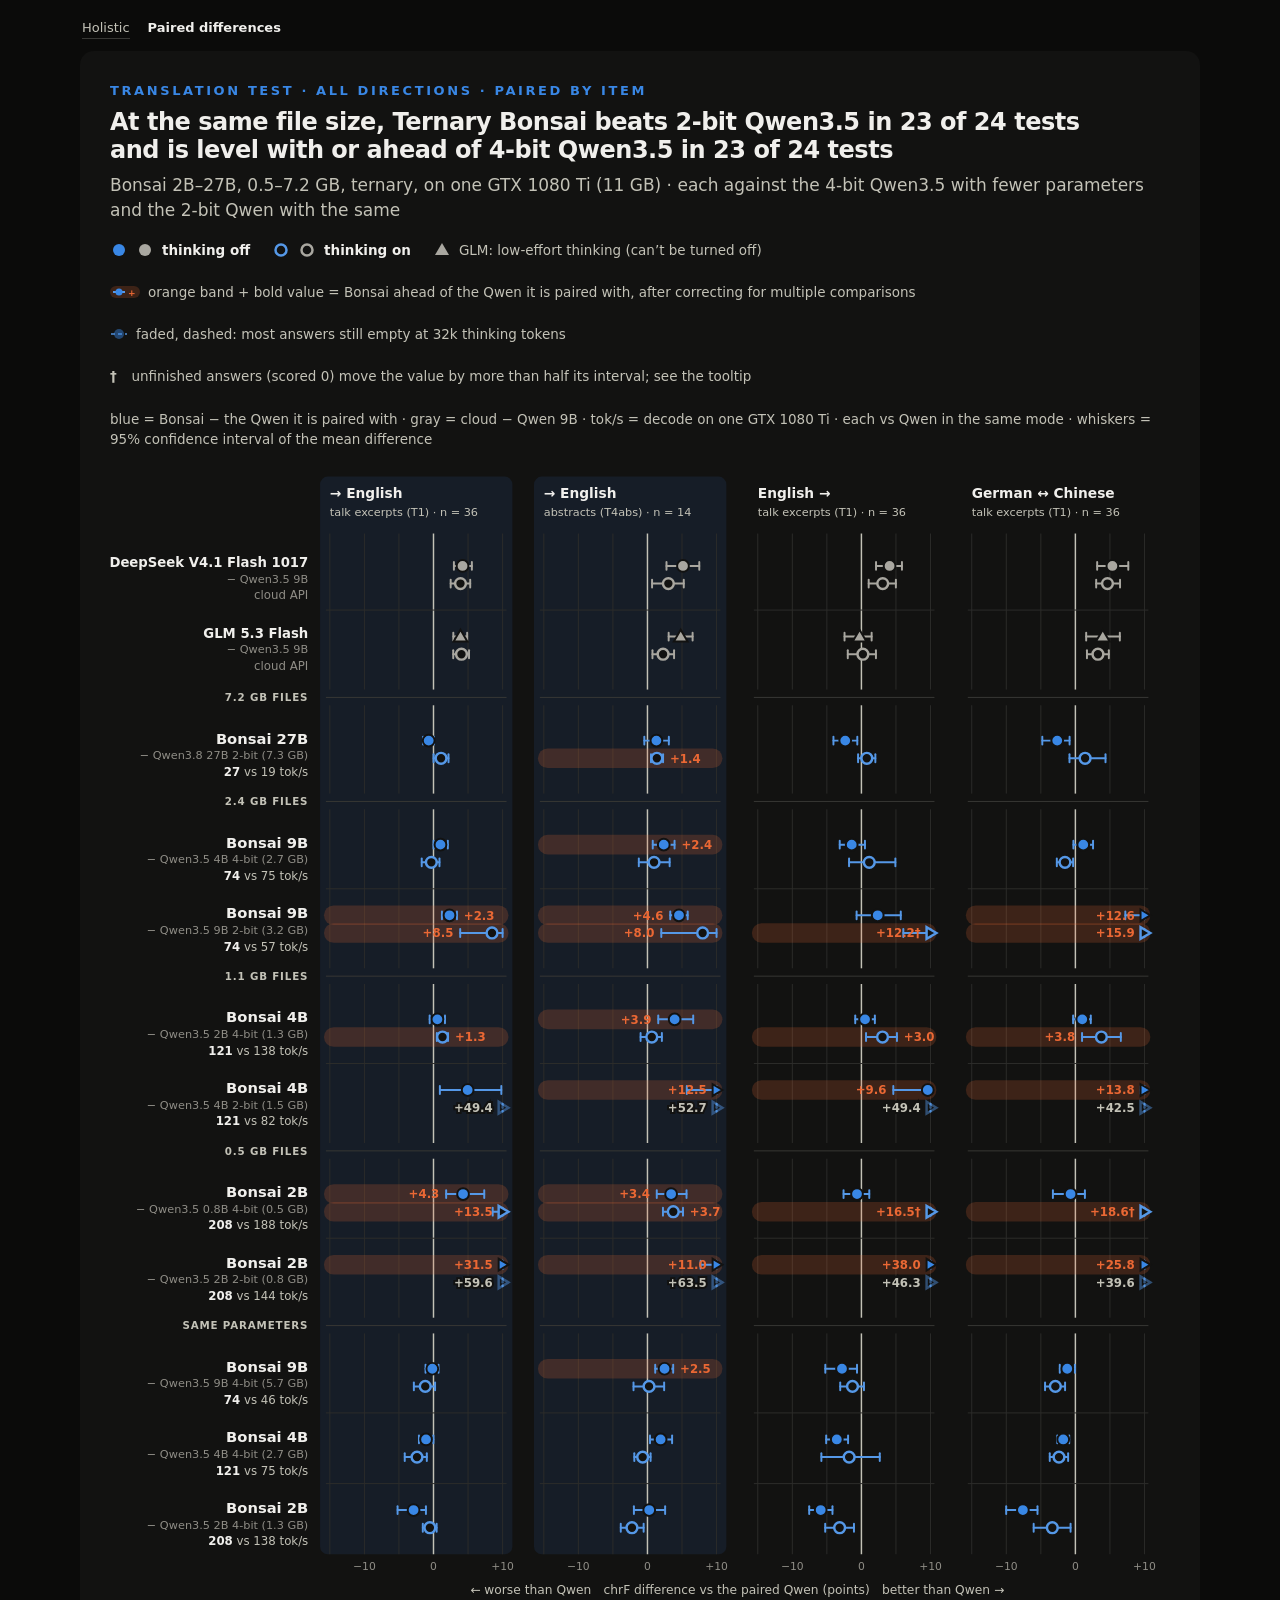
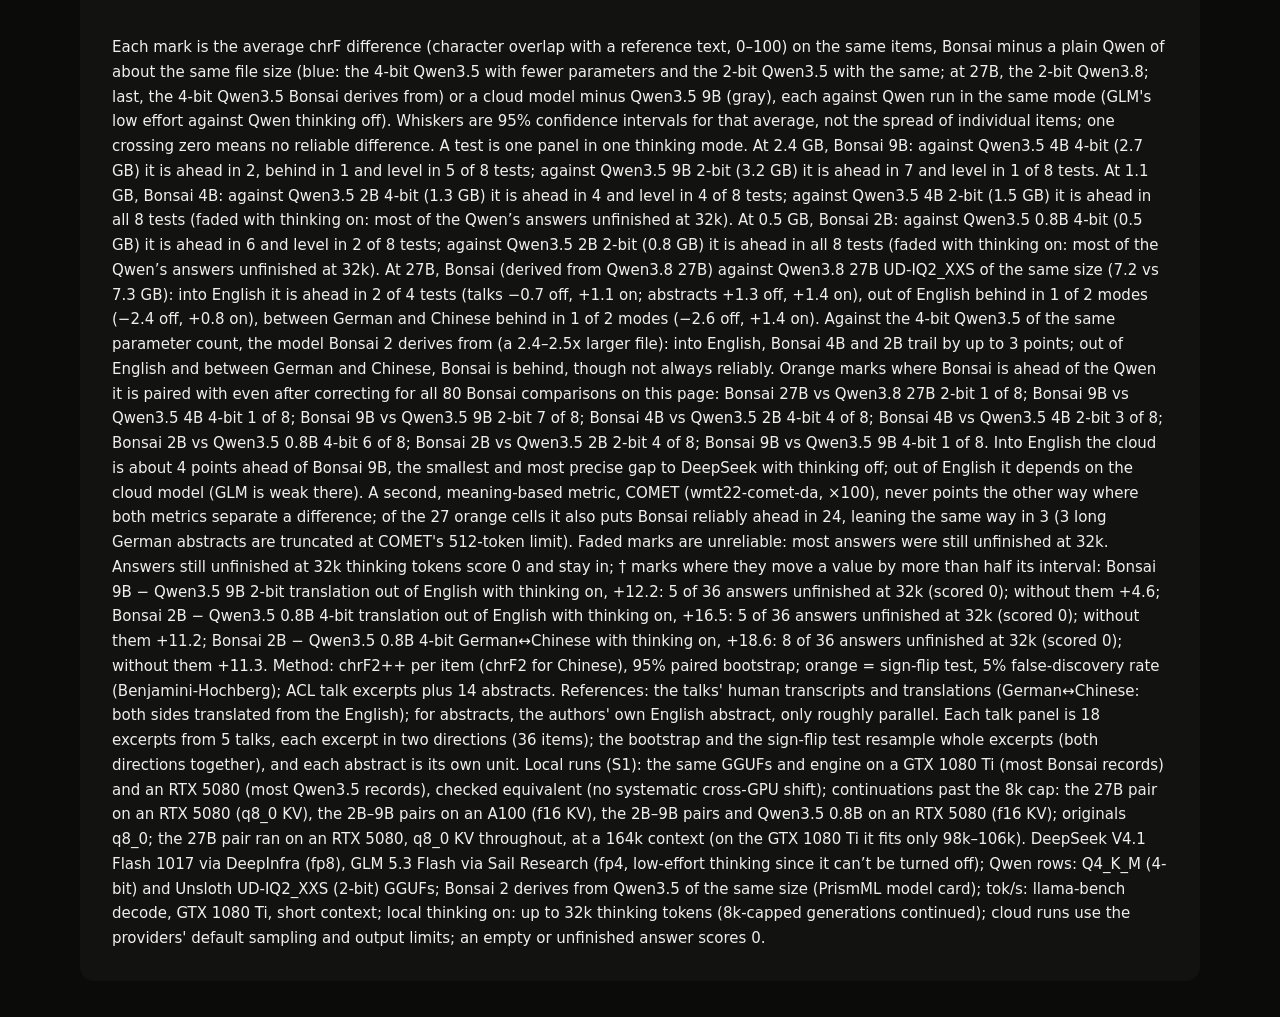
==== commit 4ebf6d77: "update bonsai2 translation pages" ====
--- a/bonsai2-translation/details.html
+++ b/bonsai2-translation/details.html
@@ -1,7 +1,7 @@
 <!doctype html>
 <html lang="en"><head><meta charset="utf-8"><meta name="robots" content="noindex, nofollow"><meta name="viewport" content="width=device-width,initial-scale=1">
 <meta name="color-scheme" content="dark">
-<title>Into English, Ternary Bonsai 9B is within noise of Qwen3.5 9B Q4_K_M at 2.4 vs 5.7 GB; into German or Chinese, Bonsai trails Qwen3.5 at 2B, 4B and 9B</title><style>
+<title>At the same file size, Ternary Bonsai beats 2-bit Qwen3.5 in 23 of 24 tests and is level with or ahead of 4-bit Qwen3.5 in 23 of 24 tests</title><style>
 html,body{margin:0;background:#0b0b0a;color:#f0efec;font:15px/1.5 system-ui,-apple-system,"Segoe UI",sans-serif}
 :root{color-scheme:dark}
 main{max-width:1120px;margin:0 auto;padding:18px 16px 36px}
@@ -67,38 +67,59 @@
 </style></head>
 <body><main><nav class="nav" aria-label="Report pages"><a href="index.html">Holistic</a><span aria-current="page">Paired differences</span></nav><div class="card">
 <p class="kicker">Translation test · all directions · paired by item</p>
-<h1 style="font-size:clamp(20px,2.6vw,21px)"><span class="t1">Into English, Ternary Bonsai&nbsp;9B is within noise of Qwen3.5&nbsp;9B&nbsp;Q4_K_M at 2.4 vs 5.7 GB;</span> <span class="t1">into German&nbsp;or&nbsp;Chinese, Bonsai trails Qwen3.5 at 2B,&nbsp;4B&nbsp;and&nbsp;9B</span></h1>
-<p class="sub">Decode on one GTX 1080 Ti (11 GB): Bonsai 9B 74 tok/s, Qwen3.5 9B 46 · Bonsai: ternary PQ2_0 · Qwen3.5: 4-bit Q4_K_M</p>
-<div class="legend"><span><svg width="18" height="16" viewBox="0 0 18 16" aria-hidden="true"><circle cx="9" cy="8" r="6" fill="#3987e5"/></svg><svg width="18" height="16" viewBox="0 0 18 16" aria-hidden="true"><circle cx="9" cy="8" r="6" fill="#a9a7a0"/></svg>thinking off</span><span><svg width="18" height="16" viewBox="0 0 18 16" aria-hidden="true"><circle cx="9" cy="8" r="5.5" fill="#121211" stroke="#5598e7" stroke-width="2.5"/></svg><svg width="18" height="16" viewBox="0 0 18 16" aria-hidden="true"><circle cx="9" cy="8" r="5.5" fill="#121211" stroke="#a9a7a0" stroke-width="2.5"/></svg>thinking on</span><span class="soft"><svg width="18" height="16" viewBox="0 0 18 16" aria-hidden="true"><path d="M9,1 L16,13 L2,13 Z" fill="#a9a7a0"/></svg>GLM: low-effort thinking (can’t be turned off)</span><span class="soft"><svg width="30" height="16" viewBox="0 0 30 16" aria-hidden="true"><rect x="0" y="2" width="30" height="12" rx="6" fill="#eb6834" fill-opacity=".2"/><line x1="3" x2="15" y1="8" y2="8" stroke="#5598e7" stroke-width="2"/><circle cx="9" cy="8" r="3.5" fill="#3987e5"/><text x="18" y="12" font-size="9" font-weight="800" fill="#eb6834">+</text></svg>orange band + bold value = Bonsai ahead of the Qwen it is paired with, after correcting for multiple comparisons</span><span class="soft"><b>†</b> unfinished answers (scored 0) move the value by more than half its interval; see the tooltip</span><span class="soft">blue = Bonsai − the Qwen it is paired with · gray = cloud − Qwen 9B · each vs Qwen in the same mode · whiskers = 95% confidence interval of the mean difference</span></div>
-<div class="scroll"><svg class="chart" viewBox="0 0 1080 722" role="img" aria-labelledby="ct cd" xmlns="http://www.w3.org/2000/svg">
+<h1 style="font-size:clamp(20px,2.6vw,24px)"><span class="t1">At the same file&nbsp;size, Ternary Bonsai beats 2-bit&nbsp;Qwen3.5 in 23 of 24 tests</span> <span class="t1">and is level with or ahead of 4-bit&nbsp;Qwen3.5 in 23 of 24 tests</span></h1>
+<p class="sub">Bonsai 2B–27B, 0.5–7.2 GB, ternary, on one GTX 1080 Ti (11 GB) · each against the 4-bit Qwen3.5 with fewer parameters and the 2-bit Qwen with the same</p>
+<div class="legend"><span><svg width="18" height="16" viewBox="0 0 18 16" aria-hidden="true"><circle cx="9" cy="8" r="6" fill="#3987e5"/></svg><svg width="18" height="16" viewBox="0 0 18 16" aria-hidden="true"><circle cx="9" cy="8" r="6" fill="#a9a7a0"/></svg>thinking off</span><span><svg width="18" height="16" viewBox="0 0 18 16" aria-hidden="true"><circle cx="9" cy="8" r="5.5" fill="#121211" stroke="#5598e7" stroke-width="2.5"/></svg><svg width="18" height="16" viewBox="0 0 18 16" aria-hidden="true"><circle cx="9" cy="8" r="5.5" fill="#121211" stroke="#a9a7a0" stroke-width="2.5"/></svg>thinking on</span><span class="soft"><svg width="18" height="16" viewBox="0 0 18 16" aria-hidden="true"><path d="M9,1 L16,13 L2,13 Z" fill="#a9a7a0"/></svg>GLM: low-effort thinking (can’t be turned off)</span><span class="soft"><svg width="30" height="16" viewBox="0 0 30 16" aria-hidden="true"><rect x="0" y="2" width="30" height="12" rx="6" fill="#eb6834" fill-opacity=".2"/><line x1="3" x2="15" y1="8" y2="8" stroke="#5598e7" stroke-width="2"/><circle cx="9" cy="8" r="3.5" fill="#3987e5"/><text x="18" y="12" font-size="9" font-weight="800" fill="#eb6834">+</text></svg>orange band + bold value = Bonsai ahead of the Qwen it is paired with, after correcting for multiple comparisons</span><span class="soft"><svg width="18" height="16" viewBox="0 0 18 16" aria-hidden="true"><line x1="1" x2="17" y1="8" y2="8" stroke="#5598e7" stroke-width="2" stroke-dasharray="4 3" opacity=".7"/><circle cx="9" cy="8" r="5" fill="#3987e5" opacity=".45"/></svg>faded, dashed: most answers still empty at 32k thinking tokens</span><span class="soft"><b>†</b> unfinished answers (scored 0) move the value by more than half its interval; see the tooltip</span><span class="soft">blue = Bonsai − the Qwen it is paired with · gray = cloud − Qwen 9B · tok/s = decode on one GTX 1080 Ti · each vs Qwen in the same mode · whiskers = 95% confidence interval of the mean difference</span></div>
+<div class="scroll"><svg class="chart" viewBox="0 0 1080 1184" role="img" aria-labelledby="ct cd" xmlns="http://www.w3.org/2000/svg">
 <title id="ct">chrF difference: Ternary Bonsai 2 at each size versus the Qwen it is paired with, and two cloud models versus Qwen3.5 9B, per direction group and thinking mode</title>
 <desc id="cd">Forest plot. Each mark is the mean paired chrF difference over the same items; whiskers are 95% paired bootstrap intervals. Every mark has a tooltip with its value, interval and n.</desc>
-<rect class="prio" x="214" y="22" width="196" height="636" rx="8"/>
+<rect class="prio" x="214" y="22" width="196" height="1098" rx="8"/>
 <text class="ptitle" x="224" y="44">→ English</text>
 <text class="psub" x="224" y="62">talk excerpts (T1) · n = 36</text>
 <line class="grid" x1="224.0" x2="224.0" y1="80.0" y2="239.0"/>
-<line class="grid" x1="224.0" x2="224.0" y1="255.0" y2="561.0"/>
-<line class="grid" x1="224.0" x2="224.0" y1="577.0" y2="658.0"/>
+<line class="grid" x1="224.0" x2="224.0" y1="255.0" y2="345.0"/>
+<line class="grid" x1="224.0" x2="224.0" y1="361.0" y2="523.0"/>
+<line class="grid" x1="224.0" x2="224.0" y1="539.0" y2="701.0"/>
+<line class="grid" x1="224.0" x2="224.0" y1="717.0" y2="879.0"/>
+<line class="grid" x1="224.0" x2="224.0" y1="895.0" y2="1120.0"/>
 <line class="grid" x1="259.2" x2="259.2" y1="80.0" y2="239.0"/>
-<line class="grid" x1="259.2" x2="259.2" y1="255.0" y2="561.0"/>
-<line class="grid" x1="259.2" x2="259.2" y1="577.0" y2="658.0"/>
-<text class="tick" x="259.2" y="674" text-anchor="middle">−10</text>
+<line class="grid" x1="259.2" x2="259.2" y1="255.0" y2="345.0"/>
+<line class="grid" x1="259.2" x2="259.2" y1="361.0" y2="523.0"/>
+<line class="grid" x1="259.2" x2="259.2" y1="539.0" y2="701.0"/>
+<line class="grid" x1="259.2" x2="259.2" y1="717.0" y2="879.0"/>
+<line class="grid" x1="259.2" x2="259.2" y1="895.0" y2="1120.0"/>
+<text class="tick" x="259.2" y="1136" text-anchor="middle">−10</text>
 <line class="grid" x1="294.4" x2="294.4" y1="80.0" y2="239.0"/>
-<line class="grid" x1="294.4" x2="294.4" y1="255.0" y2="561.0"/>
-<line class="grid" x1="294.4" x2="294.4" y1="577.0" y2="658.0"/>
+<line class="grid" x1="294.4" x2="294.4" y1="255.0" y2="345.0"/>
+<line class="grid" x1="294.4" x2="294.4" y1="361.0" y2="523.0"/>
+<line class="grid" x1="294.4" x2="294.4" y1="539.0" y2="701.0"/>
+<line class="grid" x1="294.4" x2="294.4" y1="717.0" y2="879.0"/>
+<line class="grid" x1="294.4" x2="294.4" y1="895.0" y2="1120.0"/>
 <line class="zero" x1="329.6" x2="329.6" y1="80.0" y2="239.0"/>
-<line class="zero" x1="329.6" x2="329.6" y1="255.0" y2="561.0"/>
-<line class="zero" x1="329.6" x2="329.6" y1="577.0" y2="658.0"/>
-<text class="tick" x="329.6" y="674" text-anchor="middle">0</text>
+<line class="zero" x1="329.6" x2="329.6" y1="255.0" y2="345.0"/>
+<line class="zero" x1="329.6" x2="329.6" y1="361.0" y2="523.0"/>
+<line class="zero" x1="329.6" x2="329.6" y1="539.0" y2="701.0"/>
+<line class="zero" x1="329.6" x2="329.6" y1="717.0" y2="879.0"/>
+<line class="zero" x1="329.6" x2="329.6" y1="895.0" y2="1120.0"/>
+<text class="tick" x="329.6" y="1136" text-anchor="middle">0</text>
 <line class="grid" x1="364.8" x2="364.8" y1="80.0" y2="239.0"/>
-<line class="grid" x1="364.8" x2="364.8" y1="255.0" y2="561.0"/>
-<line class="grid" x1="364.8" x2="364.8" y1="577.0" y2="658.0"/>
+<line class="grid" x1="364.8" x2="364.8" y1="255.0" y2="345.0"/>
+<line class="grid" x1="364.8" x2="364.8" y1="361.0" y2="523.0"/>
+<line class="grid" x1="364.8" x2="364.8" y1="539.0" y2="701.0"/>
+<line class="grid" x1="364.8" x2="364.8" y1="717.0" y2="879.0"/>
+<line class="grid" x1="364.8" x2="364.8" y1="895.0" y2="1120.0"/>
 <line class="grid" x1="400.0" x2="400.0" y1="80.0" y2="239.0"/>
-<line class="grid" x1="400.0" x2="400.0" y1="255.0" y2="561.0"/>
-<line class="grid" x1="400.0" x2="400.0" y1="577.0" y2="658.0"/>
-<text class="tick" x="400.0" y="674" text-anchor="middle">+10</text>
+<line class="grid" x1="400.0" x2="400.0" y1="255.0" y2="345.0"/>
+<line class="grid" x1="400.0" x2="400.0" y1="361.0" y2="523.0"/>
+<line class="grid" x1="400.0" x2="400.0" y1="539.0" y2="701.0"/>
+<line class="grid" x1="400.0" x2="400.0" y1="717.0" y2="879.0"/>
+<line class="grid" x1="400.0" x2="400.0" y1="895.0" y2="1120.0"/>
+<text class="tick" x="400.0" y="1136" text-anchor="middle">+10</text>
 <line class="gsep" x1="220" x2="404" y1="247.0" y2="247.0"/>
-<line class="gsep" x1="220" x2="404" y1="569.0" y2="569.0"/>
+<line class="gsep" x1="220" x2="404" y1="353.0" y2="353.0"/>
+<line class="gsep" x1="220" x2="404" y1="531.0" y2="531.0"/>
+<line class="gsep" x1="220" x2="404" y1="709.0" y2="709.0"/>
+<line class="gsep" x1="220" x2="404" y1="887.0" y2="887.0"/>
 <g class="pt cloud off" tabindex="0" data-tip="DeepSeek V4.1 Flash 1017 − Qwen3.5 9B · → English talk excerpts (T1) · thinking off|+4.2 chrF [+3.0, +5.5]|DeepSeek V4.1 Flash 1017 71.1 vs Qwen3.5 9B 66.9 · n = 36" aria-label="DeepSeek V4.1 Flash 1017 − Qwen3.5 9B · → English talk excerpts (T1) · thinking off, +4.2 chrF [+3.0, +5.5], DeepSeek V4.1 Flash 1017 71.1 vs Qwen3.5 9B 66.9 · n = 36">
 <rect class="hit" x="343.2" y="101.0" width="32.0" height="24"/>
 <line class="ci" x1="350.4" x2="368.7" y1="113.0" y2="113.0"/>
@@ -128,109 +149,212 @@
 <line class="ci" x1="365.8" x2="365.8" y1="199.0" y2="207.0"/>
 <circle class="mk" cx="358.1" cy="203.0" r="5.5"/>
 </g>
-<g class="pt bonsai off" tabindex="0" data-tip="Bonsai 27B − Qwen3.8 27B IQ2_XXS · → English talk excerpts (T1) · thinking off|−0.7 chrF [−1.5, +0.1]|Bonsai 27B 68.7 vs Qwen3.8 27B IQ2_XXS 69.4 · n = 36 · the same size of weights (7.2 vs 7.3 GB); Bonsai 27B derives from Qwen3.8 27B; run on an RTX 5080" aria-label="Bonsai 27B − Qwen3.8 27B IQ2_XXS · → English talk excerpts (T1) · thinking off, −0.7 chrF [−1.5, +0.1], Bonsai 27B 68.7 vs Qwen3.8 27B IQ2_XXS 69.4 · n = 36 · the same size of weights (7.2 vs 7.3 GB); Bonsai 27B derives from Qwen3.8 27B; run on an RTX 5080">
+<g class="pt bonsai off" tabindex="0" data-tip="Bonsai 27B − Qwen3.8 27B 2-bit · → English talk excerpts (T1) · thinking off|−0.7 chrF [−1.5, +0.1]|Bonsai 27B 68.7 vs Qwen3.8 27B 2-bit 69.4 · n = 36 · files 7.2 GB vs 7.3 GB; Bonsai 27B derives from Qwen3.8 27B; run on an RTX 5080" aria-label="Bonsai 27B − Qwen3.8 27B 2-bit · → English talk excerpts (T1) · thinking off, −0.7 chrF [−1.5, +0.1], Bonsai 27B 68.7 vs Qwen3.8 27B 2-bit 69.4 · n = 36 · files 7.2 GB vs 7.3 GB; Bonsai 27B derives from Qwen3.8 27B; run on an RTX 5080">
 <rect class="hit" x="308.7" y="279.0" width="32.0" height="24"/>
 <line class="ci" x1="319.0" x2="330.0" y1="291.0" y2="291.0"/>
 <line class="ci" x1="319.0" x2="319.0" y1="287.0" y2="295.0"/>
 <line class="ci" x1="330.0" x2="330.0" y1="287.0" y2="295.0"/>
 <circle class="mk" cx="324.7" cy="291.0" r="6"/>
 </g>
-<g class="pt bonsai on" tabindex="0" data-tip="Bonsai 27B − Qwen3.8 27B IQ2_XXS · → English talk excerpts (T1) · thinking on|+1.1 chrF [+0.0, +2.2]|Bonsai 27B 68.1 vs Qwen3.8 27B IQ2_XXS 67.0 · n = 36 · the same size of weights (7.2 vs 7.3 GB); Bonsai 27B derives from Qwen3.8 27B; run on an RTX 5080" aria-label="Bonsai 27B − Qwen3.8 27B IQ2_XXS · → English talk excerpts (T1) · thinking on, +1.1 chrF [+0.0, +2.2], Bonsai 27B 68.1 vs Qwen3.8 27B IQ2_XXS 67.0 · n = 36 · the same size of weights (7.2 vs 7.3 GB); Bonsai 27B derives from Qwen3.8 27B; run on an RTX 5080">
+<g class="pt bonsai on" tabindex="0" data-tip="Bonsai 27B − Qwen3.8 27B 2-bit · → English talk excerpts (T1) · thinking on|+1.1 chrF [+0.0, +2.2]|Bonsai 27B 68.1 vs Qwen3.8 27B 2-bit 67.0 · n = 36 · files 7.2 GB vs 7.3 GB; Bonsai 27B derives from Qwen3.8 27B; run on an RTX 5080" aria-label="Bonsai 27B − Qwen3.8 27B 2-bit · → English talk excerpts (T1) · thinking on, +1.1 chrF [+0.0, +2.2], Bonsai 27B 68.1 vs Qwen3.8 27B 2-bit 67.0 · n = 36 · files 7.2 GB vs 7.3 GB; Bonsai 27B derives from Qwen3.8 27B; run on an RTX 5080">
 <rect class="hit" x="321.3" y="297.0" width="32.0" height="24"/>
 <line class="ci" x1="329.7" x2="344.9" y1="309.0" y2="309.0"/>
 <line class="ci" x1="329.7" x2="329.7" y1="305.0" y2="313.0"/>
 <line class="ci" x1="344.9" x2="344.9" y1="305.0" y2="313.0"/>
 <circle class="mk" cx="337.3" cy="309.0" r="5.5"/>
 </g>
-<line class="sep" x1="220" x2="404" y1="336" y2="336"/>
-<g class="pt bonsai off" tabindex="0" data-tip="Bonsai 9B − Qwen3.5 9B · → English talk excerpts (T1) · thinking off|−0.2 chrF [−1.1, +0.7]|Bonsai 9B 66.8 vs Qwen3.5 9B 66.9 · n = 36" aria-label="Bonsai 9B − Qwen3.5 9B · → English talk excerpts (T1) · thinking off, −0.2 chrF [−1.1, +0.7], Bonsai 9B 66.8 vs Qwen3.5 9B 66.9 · n = 36">
-<rect class="hit" x="312.4" y="351.0" width="32.0" height="24"/>
-<line class="ci" x1="321.5" x2="334.7" y1="363.0" y2="363.0"/>
-<line class="ci" x1="321.5" x2="321.5" y1="359.0" y2="367.0"/>
-<line class="ci" x1="334.7" x2="334.7" y1="359.0" y2="367.0"/>
-<circle class="mk" cx="328.4" cy="363.0" r="6"/>
-</g>
-<g class="pt bonsai on" tabindex="0" data-tip="Bonsai 9B − Qwen3.5 9B · → English talk excerpts (T1) · thinking on|−1.2 chrF [−2.8, +0.2]|Bonsai 9B 66.1 vs Qwen3.5 9B 67.3 · n = 36" aria-label="Bonsai 9B − Qwen3.5 9B · → English talk excerpts (T1) · thinking on, −1.2 chrF [−2.8, +0.2], Bonsai 9B 66.1 vs Qwen3.5 9B 67.3 · n = 36">
-<rect class="hit" x="305.2" y="369.0" width="32.0" height="24"/>
-<line class="ci" x1="309.6" x2="331.2" y1="381.0" y2="381.0"/>
-<line class="ci" x1="309.6" x2="309.6" y1="377.0" y2="385.0"/>
-<line class="ci" x1="331.2" x2="331.2" y1="377.0" y2="385.0"/>
-<circle class="mk" cx="321.2" cy="381.0" r="5.5"/>
-</g>
-<line class="sep" x1="220" x2="404" y1="408" y2="408"/>
-<g class="pt bonsai off" tabindex="0" data-tip="Bonsai 4B − Qwen3.5 4B · → English talk excerpts (T1) · thinking off|−1.1 chrF [−2.1, −0.0]|Bonsai 4B 64.7 vs Qwen3.5 4B 65.7 · n = 36" aria-label="Bonsai 4B − Qwen3.5 4B · → English talk excerpts (T1) · thinking off, −1.1 chrF [−2.1, −0.0], Bonsai 4B 64.7 vs Qwen3.5 4B 65.7 · n = 36">
-<rect class="hit" x="306.0" y="423.0" width="32.0" height="24"/>
-<line class="ci" x1="314.8" x2="329.5" y1="435.0" y2="435.0"/>
-<line class="ci" x1="314.8" x2="314.8" y1="431.0" y2="439.0"/>
-<line class="ci" x1="329.5" x2="329.5" y1="431.0" y2="439.0"/>
-<circle class="mk" cx="322.0" cy="435.0" r="6"/>
-</g>
-<g class="pt bonsai on" tabindex="0" data-tip="Bonsai 4B − Qwen3.5 4B · → English talk excerpts (T1) · thinking on|−2.4 chrF [−4.2, −1.0]|Bonsai 4B 64.0 vs Qwen3.5 4B 66.4 · n = 36" aria-label="Bonsai 4B − Qwen3.5 4B · → English talk excerpts (T1) · thinking on, −2.4 chrF [−4.2, −1.0], Bonsai 4B 64.0 vs Qwen3.5 4B 66.4 · n = 36">
-<rect class="hit" x="296.3" y="441.0" width="32.5" height="24"/>
-<line class="ci" x1="300.3" x2="322.8" y1="453.0" y2="453.0"/>
-<line class="ci" x1="300.3" x2="300.3" y1="449.0" y2="457.0"/>
-<line class="ci" x1="322.8" x2="322.8" y1="449.0" y2="457.0"/>
-<circle class="mk" cx="312.8" cy="453.0" r="5.5"/>
-</g>
-<line class="sep" x1="220" x2="404" y1="480" y2="480"/>
-<g class="pt bonsai off" tabindex="0" data-tip="Bonsai 2B − Qwen3.5 2B · → English talk excerpts (T1) · thinking off|−2.9 chrF [−5.2, −1.1]|Bonsai 2B 61.2 vs Qwen3.5 2B 64.1 · n = 36" aria-label="Bonsai 2B − Qwen3.5 2B · → English talk excerpts (T1) · thinking off, −2.9 chrF [−5.2, −1.1], Bonsai 2B 61.2 vs Qwen3.5 2B 64.1 · n = 36">
-<rect class="hit" x="289.0" y="495.0" width="36.9" height="24"/>
-<line class="ci" x1="293.0" x2="321.9" y1="507.0" y2="507.0"/>
-<line class="ci" x1="293.0" x2="293.0" y1="503.0" y2="511.0"/>
-<line class="ci" x1="321.9" x2="321.9" y1="503.0" y2="511.0"/>
-<circle class="mk" cx="309.3" cy="507.0" r="6"/>
-</g>
-<g class="pt bonsai on" tabindex="0" data-tip="Bonsai 2B − Qwen3.5 2B · → English talk excerpts (T1) · thinking on|−0.5 chrF [−1.6, +0.5]|Bonsai 2B 62.2 vs Qwen3.5 2B 62.7 · n = 36" aria-label="Bonsai 2B − Qwen3.5 2B · → English talk excerpts (T1) · thinking on, −0.5 chrF [−1.6, +0.5], Bonsai 2B 62.2 vs Qwen3.5 2B 62.7 · n = 36">
-<rect class="hit" x="309.9" y="513.0" width="32.0" height="24"/>
-<line class="ci" x1="318.7" x2="332.8" y1="525.0" y2="525.0"/>
-<line class="ci" x1="318.7" x2="318.7" y1="521.0" y2="529.0"/>
-<line class="ci" x1="332.8" x2="332.8" y1="521.0" y2="529.0"/>
-<circle class="mk" cx="325.9" cy="525.0" r="5.5"/>
-</g>
-<g class="pt bonsai off" tabindex="0" data-tip="Bonsai 2B − Qwen3.5 0.8B · → English talk excerpts (T1) · thinking off|+4.3 chrF [+1.8, +7.3]|Bonsai 2B 61.2 vs Qwen3.5 0.8B 56.9 · n = 36 · same 0.5 GB of weights · notable: Bonsai ahead of Qwen3.5 0.8B after correction for multiple comparisons (orange)" aria-label="Bonsai 2B − Qwen3.5 0.8B · → English talk excerpts (T1) · thinking off, +4.3 chrF [+1.8, +7.3], Bonsai 2B 61.2 vs Qwen3.5 0.8B 56.9 · n = 36 · same 0.5 GB of weights · notable: Bonsai ahead of Qwen3.5 0.8B after correction for multiple comparisons (orange)">
-<rect class="hit" x="338.5" y="601.0" width="46.9" height="24"/>
-<rect class="hband" x="218" y="603.0" width="188" height="20" rx="10"/>
-<line class="ci" x1="342.5" x2="381.3" y1="613.0" y2="613.0"/>
-<line class="ci" x1="342.5" x2="342.5" y1="609.0" y2="617.0"/>
-<line class="ci" x1="381.3" x2="381.3" y1="609.0" y2="617.0"/>
-<circle class="mk" cx="359.7" cy="613.0" r="6"/>
-<text class="hlab" x="388.3" y="617.5">+4.3</text>
-</g>
-<g class="pt bonsai on" tabindex="0" data-tip="Bonsai 2B − Qwen3.5 0.8B · → English talk excerpts (T1) · thinking on|+13.5 chrF [+8.6, +18.6]|Bonsai 2B 62.2 vs Qwen3.5 0.8B 48.7 · n = 36 · same 0.5 GB of weights · notable: Bonsai ahead of Qwen3.5 0.8B after correction for multiple comparisons (orange)" aria-label="Bonsai 2B − Qwen3.5 0.8B · → English talk excerpts (T1) · thinking on, +13.5 chrF [+8.6, +18.6], Bonsai 2B 62.2 vs Qwen3.5 0.8B 48.7 · n = 36 · same 0.5 GB of weights · notable: Bonsai ahead of Qwen3.5 0.8B after correction for multiple comparisons (orange)">
-<rect class="hit" x="384.0" y="619.0" width="32.0" height="24"/>
-<rect class="hband" x="218" y="621.0" width="188" height="20" rx="10"/>
-<line class="ci" x1="389.9" x2="400.0" y1="631.0" y2="631.0"/>
-<line class="ci" x1="389.9" x2="389.9" y1="627.0" y2="635.0"/>
-<line class="ci" x1="400.0" x2="400.0" y1="627.0" y2="635.0"/>
-<path class="mk" d="M406.0,631.0 L396.0,625.0 L396.0,637.0 Z"/>
-<text class="hlab" x="390.0" y="635.5" text-anchor="end">+13.5</text>
-</g>
-<rect class="prio" x="432" y="22" width="196" height="636" rx="8"/>
+<g class="pt bonsai off" tabindex="0" data-tip="Bonsai 9B − Qwen3.5 4B 4-bit · → English talk excerpts (T1) · thinking off|+1.0 chrF [+0.0, +2.1]|Bonsai 9B 66.8 vs Qwen3.5 4B 4-bit 65.7 · n = 36 · files 2.4 GB vs 2.7 GB" aria-label="Bonsai 9B − Qwen3.5 4B 4-bit · → English talk excerpts (T1) · thinking off, +1.0 chrF [+0.0, +2.1], Bonsai 9B 66.8 vs Qwen3.5 4B 4-bit 65.7 · n = 36 · files 2.4 GB vs 2.7 GB">
+<rect class="hit" x="320.7" y="385.0" width="32.0" height="24"/>
+<line class="ci" x1="329.7" x2="344.2" y1="397.0" y2="397.0"/>
+<line class="ci" x1="329.7" x2="329.7" y1="393.0" y2="401.0"/>
+<line class="ci" x1="344.2" x2="344.2" y1="393.0" y2="401.0"/>
+<circle class="mk" cx="336.7" cy="397.0" r="6"/>
+</g>
+<g class="pt bonsai on" tabindex="0" data-tip="Bonsai 9B − Qwen3.5 4B 4-bit · → English talk excerpts (T1) · thinking on|−0.3 chrF [−1.7, +0.9]|Bonsai 9B 66.1 vs Qwen3.5 4B 4-bit 66.4 · n = 36 · files 2.4 GB vs 2.7 GB" aria-label="Bonsai 9B − Qwen3.5 4B 4-bit · → English talk excerpts (T1) · thinking on, −0.3 chrF [−1.7, +0.9], Bonsai 9B 66.1 vs Qwen3.5 4B 4-bit 66.4 · n = 36 · files 2.4 GB vs 2.7 GB">
+<rect class="hit" x="311.4" y="403.0" width="32.0" height="24"/>
+<line class="ci" x1="317.6" x2="335.7" y1="415.0" y2="415.0"/>
+<line class="ci" x1="317.6" x2="317.6" y1="411.0" y2="419.0"/>
+<line class="ci" x1="335.7" x2="335.7" y1="411.0" y2="419.0"/>
+<circle class="mk" cx="327.4" cy="415.0" r="5.5"/>
+</g>
+<line class="sep" x1="220" x2="404" y1="442" y2="442"/>
+<g class="pt bonsai off" tabindex="0" data-tip="Bonsai 9B − Qwen3.5 9B 2-bit · → English talk excerpts (T1) · thinking off|+2.3 chrF [+1.2, +3.4]|Bonsai 9B 66.8 vs Qwen3.5 9B 2-bit 64.4 · n = 36 · files 2.4 GB vs 3.2 GB · notable: Bonsai ahead of Qwen3.5 9B 2-bit after correction for multiple comparisons (orange)" aria-label="Bonsai 9B − Qwen3.5 9B 2-bit · → English talk excerpts (T1) · thinking off, +2.3 chrF [+1.2, +3.4], Bonsai 9B 66.8 vs Qwen3.5 9B 2-bit 64.4 · n = 36 · files 2.4 GB vs 3.2 GB · notable: Bonsai ahead of Qwen3.5 9B 2-bit after correction for multiple comparisons (orange)">
+<rect class="hit" x="329.9" y="457.0" width="32.0" height="24"/>
+<rect class="hband" x="218" y="459.0" width="188" height="20" rx="10"/>
+<line class="ci" x1="338.2" x2="353.5" y1="469.0" y2="469.0"/>
+<line class="ci" x1="338.2" x2="338.2" y1="465.0" y2="473.0"/>
+<line class="ci" x1="353.5" x2="353.5" y1="465.0" y2="473.0"/>
+<circle class="mk" cx="345.9" cy="469.0" r="6"/>
+<text class="hlab" x="360.5" y="473.5">+2.3</text>
+</g>
+<g class="pt bonsai on" tabindex="0" data-tip="Bonsai 9B − Qwen3.5 9B 2-bit · → English talk excerpts (T1) · thinking on|+8.5 chrF [+3.9, +14.1]|Bonsai 9B 66.1 vs Qwen3.5 9B 2-bit 57.7 · n = 36 · files 2.4 GB vs 3.2 GB · notable: Bonsai ahead of Qwen3.5 9B 2-bit after correction for multiple comparisons (orange)" aria-label="Bonsai 9B − Qwen3.5 9B 2-bit · → English talk excerpts (T1) · thinking on, +8.5 chrF [+3.9, +14.1], Bonsai 9B 66.1 vs Qwen3.5 9B 2-bit 57.7 · n = 36 · files 2.4 GB vs 3.2 GB · notable: Bonsai ahead of Qwen3.5 9B 2-bit after correction for multiple comparisons (orange)">
+<rect class="hit" x="352.8" y="475.0" width="52.4" height="24"/>
+<rect class="hband" x="218" y="477.0" width="188" height="20" rx="10"/>
+<line class="ci" x1="356.8" x2="400.0" y1="487.0" y2="487.0"/>
+<line class="ci" x1="356.8" x2="356.8" y1="483.0" y2="491.0"/>
+<line class="ci" x1="400.0" x2="400.0" y1="483.0" y2="491.0"/>
+<circle class="mk" cx="389.2" cy="487.0" r="5.5"/>
+<text class="hlab" x="349.8" y="491.5" text-anchor="end">+8.5</text>
+</g>
+<g class="pt bonsai off" tabindex="0" data-tip="Bonsai 4B − Qwen3.5 2B 4-bit · → English talk excerpts (T1) · thinking off|+0.6 chrF [−0.6, +1.7]|Bonsai 4B 64.7 vs Qwen3.5 2B 4-bit 64.1 · n = 36 · files 1.1 GB vs 1.3 GB" aria-label="Bonsai 4B − Qwen3.5 2B 4-bit · → English talk excerpts (T1) · thinking off, +0.6 chrF [−0.6, +1.7], Bonsai 4B 64.7 vs Qwen3.5 2B 4-bit 64.1 · n = 36 · files 1.1 GB vs 1.3 GB">
+<rect class="hit" x="317.6" y="563.0" width="32.0" height="24"/>
+<line class="ci" x1="325.7" x2="341.3" y1="575.0" y2="575.0"/>
+<line class="ci" x1="325.7" x2="325.7" y1="571.0" y2="579.0"/>
+<line class="ci" x1="341.3" x2="341.3" y1="571.0" y2="579.0"/>
+<circle class="mk" cx="333.6" cy="575.0" r="6"/>
+</g>
+<g class="pt bonsai on" tabindex="0" data-tip="Bonsai 4B − Qwen3.5 2B 4-bit · → English talk excerpts (T1) · thinking on|+1.3 chrF [+0.5, +2.1]|Bonsai 4B 64.0 vs Qwen3.5 2B 4-bit 62.7 · n = 36 · files 1.1 GB vs 1.3 GB · notable: Bonsai ahead of Qwen3.5 2B 4-bit after correction for multiple comparisons (orange)" aria-label="Bonsai 4B − Qwen3.5 2B 4-bit · → English talk excerpts (T1) · thinking on, +1.3 chrF [+0.5, +2.1], Bonsai 4B 64.0 vs Qwen3.5 2B 4-bit 62.7 · n = 36 · files 1.1 GB vs 1.3 GB · notable: Bonsai ahead of Qwen3.5 2B 4-bit after correction for multiple comparisons (orange)">
+<rect class="hit" x="322.8" y="581.0" width="32.0" height="24"/>
+<rect class="hband" x="218" y="583.0" width="188" height="20" rx="10"/>
+<line class="ci" x1="333.0" x2="344.4" y1="593.0" y2="593.0"/>
+<line class="ci" x1="333.0" x2="333.0" y1="589.0" y2="597.0"/>
+<line class="ci" x1="344.4" x2="344.4" y1="589.0" y2="597.0"/>
+<circle class="mk" cx="338.8" cy="593.0" r="5.5"/>
+<text class="hlab" x="351.4" y="597.5">+1.3</text>
+</g>
+<line class="sep" x1="220" x2="404" y1="620" y2="620"/>
+<g class="pt bonsai off" tabindex="0" data-tip="Bonsai 4B − Qwen3.5 4B 2-bit · → English talk excerpts (T1) · thinking off|+5.0 chrF [+0.9, +9.8]|Bonsai 4B 64.7 vs Qwen3.5 4B 2-bit 59.7 · n = 36 · files 1.1 GB vs 1.5 GB" aria-label="Bonsai 4B − Qwen3.5 4B 2-bit · → English talk excerpts (T1) · thinking off, +5.0 chrF [+0.9, +9.8], Bonsai 4B 64.7 vs Qwen3.5 4B 2-bit 59.7 · n = 36 · files 1.1 GB vs 1.5 GB">
+<rect class="hit" x="332.1" y="635.0" width="70.6" height="24"/>
+<line class="ci" x1="336.1" x2="398.7" y1="647.0" y2="647.0"/>
+<line class="ci" x1="336.1" x2="336.1" y1="643.0" y2="651.0"/>
+<line class="ci" x1="398.7" x2="398.7" y1="643.0" y2="651.0"/>
+<circle class="mk" cx="364.4" cy="647.0" r="6"/>
+</g>
+<g class="pt bonsai on capped" tabindex="0" data-tip="Bonsai 4B − Qwen3.5 4B 2-bit · → English talk excerpts (T1) · thinking on|+49.4 chrF [+42.3, +56.4]|Bonsai 4B 64.0 vs Qwen3.5 4B 2-bit 14.6 · n = 36 · most answers still empty at 32k: Bonsai 4B 0, Qwen3.5 4B 2-bit 25 · files 1.1 GB vs 1.5 GB" aria-label="Bonsai 4B − Qwen3.5 4B 2-bit · → English talk excerpts (T1) · thinking on, +49.4 chrF [+42.3, +56.4], Bonsai 4B 64.0 vs Qwen3.5 4B 2-bit 14.6 · n = 36 · most answers still empty at 32k: Bonsai 4B 0, Qwen3.5 4B 2-bit 25 · files 1.1 GB vs 1.5 GB">
+<rect class="hit" x="384.0" y="653.0" width="32.0" height="24"/>
+<line class="ci" x1="400.0" x2="400.0" y1="665.0" y2="665.0"/>
+<line class="ci" x1="400.0" x2="400.0" y1="661.0" y2="669.0"/>
+<line class="ci" x1="400.0" x2="400.0" y1="661.0" y2="669.0"/>
+<path class="mk" d="M406.0,665.0 L396.0,659.0 L396.0,671.0 Z"/>
+<text class="plab" x="390.0" y="669.5" text-anchor="end">+49.4</text>
+</g>
+<g class="pt bonsai off" tabindex="0" data-tip="Bonsai 2B − Qwen3.5 0.8B 4-bit · → English talk excerpts (T1) · thinking off|+4.3 chrF [+1.8, +7.3]|Bonsai 2B 61.2 vs Qwen3.5 0.8B 4-bit 56.9 · n = 36 · files 0.5 GB vs 0.5 GB · notable: Bonsai ahead of Qwen3.5 0.8B 4-bit after correction for multiple comparisons (orange)" aria-label="Bonsai 2B − Qwen3.5 0.8B 4-bit · → English talk excerpts (T1) · thinking off, +4.3 chrF [+1.8, +7.3], Bonsai 2B 61.2 vs Qwen3.5 0.8B 4-bit 56.9 · n = 36 · files 0.5 GB vs 0.5 GB · notable: Bonsai ahead of Qwen3.5 0.8B 4-bit after correction for multiple comparisons (orange)">
+<rect class="hit" x="338.5" y="741.0" width="46.9" height="24"/>
+<rect class="hband" x="218" y="743.0" width="188" height="20" rx="10"/>
+<line class="ci" x1="342.5" x2="381.3" y1="753.0" y2="753.0"/>
+<line class="ci" x1="342.5" x2="342.5" y1="749.0" y2="757.0"/>
+<line class="ci" x1="381.3" x2="381.3" y1="749.0" y2="757.0"/>
+<circle class="mk" cx="359.7" cy="753.0" r="6"/>
+<text class="hlab" x="335.5" y="757.5" text-anchor="end">+4.3</text>
+</g>
+<g class="pt bonsai on" tabindex="0" data-tip="Bonsai 2B − Qwen3.5 0.8B 4-bit · → English talk excerpts (T1) · thinking on|+13.5 chrF [+8.6, +18.6]|Bonsai 2B 62.2 vs Qwen3.5 0.8B 4-bit 48.7 · n = 36 · files 0.5 GB vs 0.5 GB · notable: Bonsai ahead of Qwen3.5 0.8B 4-bit after correction for multiple comparisons (orange)" aria-label="Bonsai 2B − Qwen3.5 0.8B 4-bit · → English talk excerpts (T1) · thinking on, +13.5 chrF [+8.6, +18.6], Bonsai 2B 62.2 vs Qwen3.5 0.8B 4-bit 48.7 · n = 36 · files 0.5 GB vs 0.5 GB · notable: Bonsai ahead of Qwen3.5 0.8B 4-bit after correction for multiple comparisons (orange)">
+<rect class="hit" x="384.0" y="759.0" width="32.0" height="24"/>
+<rect class="hband" x="218" y="761.0" width="188" height="20" rx="10"/>
+<line class="ci" x1="389.9" x2="400.0" y1="771.0" y2="771.0"/>
+<line class="ci" x1="389.9" x2="389.9" y1="767.0" y2="775.0"/>
+<line class="ci" x1="400.0" x2="400.0" y1="767.0" y2="775.0"/>
+<path class="mk" d="M406.0,771.0 L396.0,765.0 L396.0,777.0 Z"/>
+<text class="hlab" x="390.0" y="775.5" text-anchor="end">+13.5</text>
+</g>
+<line class="sep" x1="220" x2="404" y1="798" y2="798"/>
+<g class="pt bonsai off" tabindex="0" data-tip="Bonsai 2B − Qwen3.5 2B 2-bit · → English talk excerpts (T1) · thinking off|+31.5 chrF [+23.9, +39.2]|Bonsai 2B 61.2 vs Qwen3.5 2B 2-bit 29.7 · n = 36 · files 0.5 GB vs 0.8 GB · notable: Bonsai ahead of Qwen3.5 2B 2-bit after correction for multiple comparisons (orange)" aria-label="Bonsai 2B − Qwen3.5 2B 2-bit · → English talk excerpts (T1) · thinking off, +31.5 chrF [+23.9, +39.2], Bonsai 2B 61.2 vs Qwen3.5 2B 2-bit 29.7 · n = 36 · files 0.5 GB vs 0.8 GB · notable: Bonsai ahead of Qwen3.5 2B 2-bit after correction for multiple comparisons (orange)">
+<rect class="hit" x="384.0" y="813.0" width="32.0" height="24"/>
+<rect class="hband" x="218" y="815.0" width="188" height="20" rx="10"/>
+<line class="ci" x1="400.0" x2="400.0" y1="825.0" y2="825.0"/>
+<line class="ci" x1="400.0" x2="400.0" y1="821.0" y2="829.0"/>
+<line class="ci" x1="400.0" x2="400.0" y1="821.0" y2="829.0"/>
+<path class="mk" d="M406.0,825.0 L396.0,819.0 L396.0,831.0 Z"/>
+<text class="hlab" x="390.0" y="829.5" text-anchor="end">+31.5</text>
+</g>
+<g class="pt bonsai on capped" tabindex="0" data-tip="Bonsai 2B − Qwen3.5 2B 2-bit · → English talk excerpts (T1) · thinking on|+59.6 chrF [+56.1, +62.9]|Bonsai 2B 62.2 vs Qwen3.5 2B 2-bit 2.6 · n = 36 · most answers still empty at 32k: Bonsai 2B 0, Qwen3.5 2B 2-bit 33 · files 0.5 GB vs 0.8 GB" aria-label="Bonsai 2B − Qwen3.5 2B 2-bit · → English talk excerpts (T1) · thinking on, +59.6 chrF [+56.1, +62.9], Bonsai 2B 62.2 vs Qwen3.5 2B 2-bit 2.6 · n = 36 · most answers still empty at 32k: Bonsai 2B 0, Qwen3.5 2B 2-bit 33 · files 0.5 GB vs 0.8 GB">
+<rect class="hit" x="384.0" y="831.0" width="32.0" height="24"/>
+<line class="ci" x1="400.0" x2="400.0" y1="843.0" y2="843.0"/>
+<line class="ci" x1="400.0" x2="400.0" y1="839.0" y2="847.0"/>
+<line class="ci" x1="400.0" x2="400.0" y1="839.0" y2="847.0"/>
+<path class="mk" d="M406.0,843.0 L396.0,837.0 L396.0,849.0 Z"/>
+<text class="plab" x="390.0" y="847.5" text-anchor="end">+59.6</text>
+</g>
+<g class="pt bonsai off" tabindex="0" data-tip="Bonsai 9B − Qwen3.5 9B 4-bit · → English talk excerpts (T1) · thinking off|−0.2 chrF [−1.1, +0.7]|Bonsai 9B 66.8 vs Qwen3.5 9B 4-bit 66.9 · n = 36 · files 2.4 GB vs 5.7 GB" aria-label="Bonsai 9B − Qwen3.5 9B 4-bit · → English talk excerpts (T1) · thinking off, −0.2 chrF [−1.1, +0.7], Bonsai 9B 66.8 vs Qwen3.5 9B 4-bit 66.9 · n = 36 · files 2.4 GB vs 5.7 GB">
+<rect class="hit" x="312.4" y="919.0" width="32.0" height="24"/>
+<line class="ci" x1="321.5" x2="334.7" y1="931.0" y2="931.0"/>
+<line class="ci" x1="321.5" x2="321.5" y1="927.0" y2="935.0"/>
+<line class="ci" x1="334.7" x2="334.7" y1="927.0" y2="935.0"/>
+<circle class="mk" cx="328.4" cy="931.0" r="6"/>
+</g>
+<g class="pt bonsai on" tabindex="0" data-tip="Bonsai 9B − Qwen3.5 9B 4-bit · → English talk excerpts (T1) · thinking on|−1.2 chrF [−2.8, +0.2]|Bonsai 9B 66.1 vs Qwen3.5 9B 4-bit 67.3 · n = 36 · files 2.4 GB vs 5.7 GB" aria-label="Bonsai 9B − Qwen3.5 9B 4-bit · → English talk excerpts (T1) · thinking on, −1.2 chrF [−2.8, +0.2], Bonsai 9B 66.1 vs Qwen3.5 9B 4-bit 67.3 · n = 36 · files 2.4 GB vs 5.7 GB">
+<rect class="hit" x="305.2" y="937.0" width="32.0" height="24"/>
+<line class="ci" x1="309.6" x2="331.2" y1="949.0" y2="949.0"/>
+<line class="ci" x1="309.6" x2="309.6" y1="945.0" y2="953.0"/>
+<line class="ci" x1="331.2" x2="331.2" y1="945.0" y2="953.0"/>
+<circle class="mk" cx="321.2" cy="949.0" r="5.5"/>
+</g>
+<line class="sep" x1="220" x2="404" y1="976" y2="976"/>
+<g class="pt bonsai off" tabindex="0" data-tip="Bonsai 4B − Qwen3.5 4B 4-bit · → English talk excerpts (T1) · thinking off|−1.1 chrF [−2.1, −0.0]|Bonsai 4B 64.7 vs Qwen3.5 4B 4-bit 65.7 · n = 36 · files 1.1 GB vs 2.7 GB" aria-label="Bonsai 4B − Qwen3.5 4B 4-bit · → English talk excerpts (T1) · thinking off, −1.1 chrF [−2.1, −0.0], Bonsai 4B 64.7 vs Qwen3.5 4B 4-bit 65.7 · n = 36 · files 1.1 GB vs 2.7 GB">
+<rect class="hit" x="306.0" y="991.0" width="32.0" height="24"/>
+<line class="ci" x1="314.8" x2="329.5" y1="1003.0" y2="1003.0"/>
+<line class="ci" x1="314.8" x2="314.8" y1="999.0" y2="1007.0"/>
+<line class="ci" x1="329.5" x2="329.5" y1="999.0" y2="1007.0"/>
+<circle class="mk" cx="322.0" cy="1003.0" r="6"/>
+</g>
+<g class="pt bonsai on" tabindex="0" data-tip="Bonsai 4B − Qwen3.5 4B 4-bit · → English talk excerpts (T1) · thinking on|−2.4 chrF [−4.2, −1.0]|Bonsai 4B 64.0 vs Qwen3.5 4B 4-bit 66.4 · n = 36 · files 1.1 GB vs 2.7 GB" aria-label="Bonsai 4B − Qwen3.5 4B 4-bit · → English talk excerpts (T1) · thinking on, −2.4 chrF [−4.2, −1.0], Bonsai 4B 64.0 vs Qwen3.5 4B 4-bit 66.4 · n = 36 · files 1.1 GB vs 2.7 GB">
+<rect class="hit" x="296.3" y="1009.0" width="32.5" height="24"/>
+<line class="ci" x1="300.3" x2="322.8" y1="1021.0" y2="1021.0"/>
+<line class="ci" x1="300.3" x2="300.3" y1="1017.0" y2="1025.0"/>
+<line class="ci" x1="322.8" x2="322.8" y1="1017.0" y2="1025.0"/>
+<circle class="mk" cx="312.8" cy="1021.0" r="5.5"/>
+</g>
+<line class="sep" x1="220" x2="404" y1="1048" y2="1048"/>
+<g class="pt bonsai off" tabindex="0" data-tip="Bonsai 2B − Qwen3.5 2B 4-bit · → English talk excerpts (T1) · thinking off|−2.9 chrF [−5.2, −1.1]|Bonsai 2B 61.2 vs Qwen3.5 2B 4-bit 64.1 · n = 36 · files 0.5 GB vs 1.3 GB" aria-label="Bonsai 2B − Qwen3.5 2B 4-bit · → English talk excerpts (T1) · thinking off, −2.9 chrF [−5.2, −1.1], Bonsai 2B 61.2 vs Qwen3.5 2B 4-bit 64.1 · n = 36 · files 0.5 GB vs 1.3 GB">
+<rect class="hit" x="289.0" y="1063.0" width="36.9" height="24"/>
+<line class="ci" x1="293.0" x2="321.9" y1="1075.0" y2="1075.0"/>
+<line class="ci" x1="293.0" x2="293.0" y1="1071.0" y2="1079.0"/>
+<line class="ci" x1="321.9" x2="321.9" y1="1071.0" y2="1079.0"/>
+<circle class="mk" cx="309.3" cy="1075.0" r="6"/>
+</g>
+<g class="pt bonsai on" tabindex="0" data-tip="Bonsai 2B − Qwen3.5 2B 4-bit · → English talk excerpts (T1) · thinking on|−0.5 chrF [−1.6, +0.5]|Bonsai 2B 62.2 vs Qwen3.5 2B 4-bit 62.7 · n = 36 · files 0.5 GB vs 1.3 GB" aria-label="Bonsai 2B − Qwen3.5 2B 4-bit · → English talk excerpts (T1) · thinking on, −0.5 chrF [−1.6, +0.5], Bonsai 2B 62.2 vs Qwen3.5 2B 4-bit 62.7 · n = 36 · files 0.5 GB vs 1.3 GB">
+<rect class="hit" x="309.9" y="1081.0" width="32.0" height="24"/>
+<line class="ci" x1="318.7" x2="332.8" y1="1093.0" y2="1093.0"/>
+<line class="ci" x1="318.7" x2="318.7" y1="1089.0" y2="1097.0"/>
+<line class="ci" x1="332.8" x2="332.8" y1="1089.0" y2="1097.0"/>
+<circle class="mk" cx="325.9" cy="1093.0" r="5.5"/>
+</g>
+<rect class="prio" x="432" y="22" width="196" height="1098" rx="8"/>
 <text class="ptitle" x="442" y="44">→ English</text>
 <text class="psub" x="442" y="62">abstracts (T4abs) · n = 14</text>
 <line class="grid" x1="442.0" x2="442.0" y1="80.0" y2="239.0"/>
-<line class="grid" x1="442.0" x2="442.0" y1="255.0" y2="561.0"/>
-<line class="grid" x1="442.0" x2="442.0" y1="577.0" y2="658.0"/>
+<line class="grid" x1="442.0" x2="442.0" y1="255.0" y2="345.0"/>
+<line class="grid" x1="442.0" x2="442.0" y1="361.0" y2="523.0"/>
+<line class="grid" x1="442.0" x2="442.0" y1="539.0" y2="701.0"/>
+<line class="grid" x1="442.0" x2="442.0" y1="717.0" y2="879.0"/>
+<line class="grid" x1="442.0" x2="442.0" y1="895.0" y2="1120.0"/>
 <line class="grid" x1="477.2" x2="477.2" y1="80.0" y2="239.0"/>
-<line class="grid" x1="477.2" x2="477.2" y1="255.0" y2="561.0"/>
-<line class="grid" x1="477.2" x2="477.2" y1="577.0" y2="658.0"/>
-<text class="tick" x="477.2" y="674" text-anchor="middle">−10</text>
+<line class="grid" x1="477.2" x2="477.2" y1="255.0" y2="345.0"/>
+<line class="grid" x1="477.2" x2="477.2" y1="361.0" y2="523.0"/>
+<line class="grid" x1="477.2" x2="477.2" y1="539.0" y2="701.0"/>
+<line class="grid" x1="477.2" x2="477.2" y1="717.0" y2="879.0"/>
+<line class="grid" x1="477.2" x2="477.2" y1="895.0" y2="1120.0"/>
+<text class="tick" x="477.2" y="1136" text-anchor="middle">−10</text>
 <line class="grid" x1="512.4" x2="512.4" y1="80.0" y2="239.0"/>
-<line class="grid" x1="512.4" x2="512.4" y1="255.0" y2="561.0"/>
-<line class="grid" x1="512.4" x2="512.4" y1="577.0" y2="658.0"/>
+<line class="grid" x1="512.4" x2="512.4" y1="255.0" y2="345.0"/>
+<line class="grid" x1="512.4" x2="512.4" y1="361.0" y2="523.0"/>
+<line class="grid" x1="512.4" x2="512.4" y1="539.0" y2="701.0"/>
+<line class="grid" x1="512.4" x2="512.4" y1="717.0" y2="879.0"/>
+<line class="grid" x1="512.4" x2="512.4" y1="895.0" y2="1120.0"/>
 <line class="zero" x1="547.6" x2="547.6" y1="80.0" y2="239.0"/>
-<line class="zero" x1="547.6" x2="547.6" y1="255.0" y2="561.0"/>
-<line class="zero" x1="547.6" x2="547.6" y1="577.0" y2="658.0"/>
-<text class="tick" x="547.6" y="674" text-anchor="middle">0</text>
+<line class="zero" x1="547.6" x2="547.6" y1="255.0" y2="345.0"/>
+<line class="zero" x1="547.6" x2="547.6" y1="361.0" y2="523.0"/>
+<line class="zero" x1="547.6" x2="547.6" y1="539.0" y2="701.0"/>
+<line class="zero" x1="547.6" x2="547.6" y1="717.0" y2="879.0"/>
+<line class="zero" x1="547.6" x2="547.6" y1="895.0" y2="1120.0"/>
+<text class="tick" x="547.6" y="1136" text-anchor="middle">0</text>
 <line class="grid" x1="582.8" x2="582.8" y1="80.0" y2="239.0"/>
-<line class="grid" x1="582.8" x2="582.8" y1="255.0" y2="561.0"/>
-<line class="grid" x1="582.8" x2="582.8" y1="577.0" y2="658.0"/>
+<line class="grid" x1="582.8" x2="582.8" y1="255.0" y2="345.0"/>
+<line class="grid" x1="582.8" x2="582.8" y1="361.0" y2="523.0"/>
+<line class="grid" x1="582.8" x2="582.8" y1="539.0" y2="701.0"/>
+<line class="grid" x1="582.8" x2="582.8" y1="717.0" y2="879.0"/>
+<line class="grid" x1="582.8" x2="582.8" y1="895.0" y2="1120.0"/>
 <line class="grid" x1="618.0" x2="618.0" y1="80.0" y2="239.0"/>
-<line class="grid" x1="618.0" x2="618.0" y1="255.0" y2="561.0"/>
-<line class="grid" x1="618.0" x2="618.0" y1="577.0" y2="658.0"/>
-<text class="tick" x="618.0" y="674" text-anchor="middle">+10</text>
+<line class="grid" x1="618.0" x2="618.0" y1="255.0" y2="345.0"/>
+<line class="grid" x1="618.0" x2="618.0" y1="361.0" y2="523.0"/>
+<line class="grid" x1="618.0" x2="618.0" y1="539.0" y2="701.0"/>
+<line class="grid" x1="618.0" x2="618.0" y1="717.0" y2="879.0"/>
+<line class="grid" x1="618.0" x2="618.0" y1="895.0" y2="1120.0"/>
+<text class="tick" x="618.0" y="1136" text-anchor="middle">+10</text>
 <line class="gsep" x1="438" x2="622" y1="247.0" y2="247.0"/>
-<line class="gsep" x1="438" x2="622" y1="569.0" y2="569.0"/>
+<line class="gsep" x1="438" x2="622" y1="353.0" y2="353.0"/>
+<line class="gsep" x1="438" x2="622" y1="531.0" y2="531.0"/>
+<line class="gsep" x1="438" x2="622" y1="709.0" y2="709.0"/>
+<line class="gsep" x1="438" x2="622" y1="887.0" y2="887.0"/>
 <g class="pt cloud off" tabindex="0" data-tip="DeepSeek V4.1 Flash 1017 − Qwen3.5 9B · → English abstracts (T4abs) · thinking off|+5.1 chrF [+2.8, +7.5]|DeepSeek V4.1 Flash 1017 70.7 vs Qwen3.5 9B 65.5 · n = 14" aria-label="DeepSeek V4.1 Flash 1017 − Qwen3.5 9B · → English abstracts (T4abs) · thinking off, +5.1 chrF [+2.8, +7.5], DeepSeek V4.1 Flash 1017 70.7 vs Qwen3.5 9B 65.5 · n = 14">
 <rect class="hit" x="563.0" y="101.0" width="41.4" height="24"/>
 <line class="ci" x1="567.0" x2="600.4" y1="113.0" y2="113.0"/>
@@ -260,14 +384,14 @@
 <line class="ci" x1="574.7" x2="574.7" y1="199.0" y2="207.0"/>
 <circle class="mk" cx="563.5" cy="203.0" r="5.5"/>
 </g>
-<g class="pt bonsai off" tabindex="0" data-tip="Bonsai 27B − Qwen3.8 27B IQ2_XXS · → English abstracts (T4abs) · thinking off|+1.3 chrF [−0.5, +3.1]|Bonsai 27B 69.4 vs Qwen3.8 27B IQ2_XXS 68.1 · n = 14 · the same size of weights (7.2 vs 7.3 GB); Bonsai 27B derives from Qwen3.8 27B; run on an RTX 5080" aria-label="Bonsai 27B − Qwen3.8 27B IQ2_XXS · → English abstracts (T4abs) · thinking off, +1.3 chrF [−0.5, +3.1], Bonsai 27B 69.4 vs Qwen3.8 27B IQ2_XXS 68.1 · n = 14 · the same size of weights (7.2 vs 7.3 GB); Bonsai 27B derives from Qwen3.8 27B; run on an RTX 5080">
+<g class="pt bonsai off" tabindex="0" data-tip="Bonsai 27B − Qwen3.8 27B 2-bit · → English abstracts (T4abs) · thinking off|+1.3 chrF [−0.5, +3.1]|Bonsai 27B 69.4 vs Qwen3.8 27B 2-bit 68.1 · n = 14 · files 7.2 GB vs 7.3 GB; Bonsai 27B derives from Qwen3.8 27B; run on an RTX 5080" aria-label="Bonsai 27B − Qwen3.8 27B 2-bit · → English abstracts (T4abs) · thinking off, +1.3 chrF [−0.5, +3.1], Bonsai 27B 69.4 vs Qwen3.8 27B 2-bit 68.1 · n = 14 · files 7.2 GB vs 7.3 GB; Bonsai 27B derives from Qwen3.8 27B; run on an RTX 5080">
 <rect class="hit" x="540.4" y="279.0" width="32.9" height="24"/>
 <line class="ci" x1="544.4" x2="569.4" y1="291.0" y2="291.0"/>
 <line class="ci" x1="544.4" x2="544.4" y1="287.0" y2="295.0"/>
 <line class="ci" x1="569.4" x2="569.4" y1="287.0" y2="295.0"/>
 <circle class="mk" cx="556.7" cy="291.0" r="6"/>
 </g>
-<g class="pt bonsai on" tabindex="0" data-tip="Bonsai 27B − Qwen3.8 27B IQ2_XXS · → English abstracts (T4abs) · thinking on|+1.4 chrF [+0.5, +2.3]|Bonsai 27B 68.8 vs Qwen3.8 27B IQ2_XXS 67.4 · n = 14 · the same size of weights (7.2 vs 7.3 GB); Bonsai 27B derives from Qwen3.8 27B; run on an RTX 5080 · notable: Bonsai ahead of Qwen3.8 27B IQ2_XXS after correction for multiple comparisons (orange)" aria-label="Bonsai 27B − Qwen3.8 27B IQ2_XXS · → English abstracts (T4abs) · thinking on, +1.4 chrF [+0.5, +2.3], Bonsai 27B 68.8 vs Qwen3.8 27B IQ2_XXS 67.4 · n = 14 · the same size of weights (7.2 vs 7.3 GB); Bonsai 27B derives from Qwen3.8 27B; run on an RTX 5080 · notable: Bonsai ahead of Qwen3.8 27B IQ2_XXS after correction for multiple comparisons (orange)">
+<g class="pt bonsai on" tabindex="0" data-tip="Bonsai 27B − Qwen3.8 27B 2-bit · → English abstracts (T4abs) · thinking on|+1.4 chrF [+0.5, +2.3]|Bonsai 27B 68.8 vs Qwen3.8 27B 2-bit 67.4 · n = 14 · files 7.2 GB vs 7.3 GB; Bonsai 27B derives from Qwen3.8 27B; run on an RTX 5080 · notable: Bonsai ahead of Qwen3.8 27B 2-bit after correction for multiple comparisons (orange)" aria-label="Bonsai 27B − Qwen3.8 27B 2-bit · → English abstracts (T4abs) · thinking on, +1.4 chrF [+0.5, +2.3], Bonsai 27B 68.8 vs Qwen3.8 27B 2-bit 67.4 · n = 14 · files 7.2 GB vs 7.3 GB; Bonsai 27B derives from Qwen3.8 27B; run on an RTX 5080 · notable: Bonsai ahead of Qwen3.8 27B 2-bit after correction for multiple comparisons (orange)">
 <rect class="hit" x="541.2" y="297.0" width="32.0" height="24"/>
 <rect class="hband" x="436" y="299.0" width="188" height="20" rx="10"/>
 <line class="ci" x1="551.2" x2="563.5" y1="309.0" y2="309.0"/>
@@ -276,96 +400,203 @@
 <circle class="mk" cx="557.2" cy="309.0" r="5.5"/>
 <text class="hlab" x="570.5" y="313.5">+1.4</text>
 </g>
-<line class="sep" x1="438" x2="622" y1="336" y2="336"/>
-<g class="pt bonsai off" tabindex="0" data-tip="Bonsai 9B − Qwen3.5 9B · → English abstracts (T4abs) · thinking off|+2.5 chrF [+1.1, +3.7]|Bonsai 9B 68.0 vs Qwen3.5 9B 65.5 · n = 14 · notable: Bonsai ahead of Qwen3.5 9B after correction for multiple comparisons (orange)" aria-label="Bonsai 9B − Qwen3.5 9B · → English abstracts (T4abs) · thinking off, +2.5 chrF [+1.1, +3.7], Bonsai 9B 68.0 vs Qwen3.5 9B 65.5 · n = 14 · notable: Bonsai ahead of Qwen3.5 9B after correction for multiple comparisons (orange)">
-<rect class="hit" x="549.0" y="351.0" width="32.0" height="24"/>
-<rect class="hband" x="436" y="353.0" width="188" height="20" rx="10"/>
-<line class="ci" x1="555.5" x2="573.8" y1="363.0" y2="363.0"/>
-<line class="ci" x1="555.5" x2="555.5" y1="359.0" y2="367.0"/>
-<line class="ci" x1="573.8" x2="573.8" y1="359.0" y2="367.0"/>
-<circle class="mk" cx="565.0" cy="363.0" r="6"/>
-<text class="hlab" x="580.8" y="367.5">+2.5</text>
-</g>
-<g class="pt bonsai on" tabindex="0" data-tip="Bonsai 9B − Qwen3.5 9B · → English abstracts (T4abs) · thinking on|+0.2 chrF [−2.0, +2.4]|Bonsai 9B 68.0 vs Qwen3.5 9B 67.8 · n = 14" aria-label="Bonsai 9B − Qwen3.5 9B · → English abstracts (T4abs) · thinking on, +0.2 chrF [−2.0, +2.4], Bonsai 9B 68.0 vs Qwen3.5 9B 67.8 · n = 14">
-<rect class="hit" x="529.4" y="369.0" width="39.2" height="24"/>
-<line class="ci" x1="533.4" x2="564.6" y1="381.0" y2="381.0"/>
-<line class="ci" x1="533.4" x2="533.4" y1="377.0" y2="385.0"/>
-<line class="ci" x1="564.6" x2="564.6" y1="377.0" y2="385.0"/>
-<circle class="mk" cx="549.2" cy="381.0" r="5.5"/>
-</g>
-<line class="sep" x1="438" x2="622" y1="408" y2="408"/>
-<g class="pt bonsai off" tabindex="0" data-tip="Bonsai 4B − Qwen3.5 4B · → English abstracts (T4abs) · thinking off|+1.9 chrF [+0.4, +3.6]|Bonsai 4B 67.6 vs Qwen3.5 4B 65.7 · n = 14" aria-label="Bonsai 4B − Qwen3.5 4B · → English abstracts (T4abs) · thinking off, +1.9 chrF [+0.4, +3.6], Bonsai 4B 67.6 vs Qwen3.5 4B 65.7 · n = 14">
-<rect class="hit" x="545.0" y="423.0" width="32.0" height="24"/>
-<line class="ci" x1="550.2" x2="572.7" y1="435.0" y2="435.0"/>
-<line class="ci" x1="550.2" x2="550.2" y1="431.0" y2="439.0"/>
-<line class="ci" x1="572.7" x2="572.7" y1="431.0" y2="439.0"/>
-<circle class="mk" cx="561.0" cy="435.0" r="6"/>
-</g>
-<g class="pt bonsai on" tabindex="0" data-tip="Bonsai 4B − Qwen3.5 4B · → English abstracts (T4abs) · thinking on|−0.7 chrF [−1.9, +0.5]|Bonsai 4B 66.4 vs Qwen3.5 4B 67.1 · n = 14" aria-label="Bonsai 4B − Qwen3.5 4B · → English abstracts (T4abs) · thinking on, −0.7 chrF [−1.9, +0.5], Bonsai 4B 66.4 vs Qwen3.5 4B 67.1 · n = 14">
-<rect class="hit" x="526.7" y="441.0" width="32.0" height="24"/>
-<line class="ci" x1="534.2" x2="550.8" y1="453.0" y2="453.0"/>
-<line class="ci" x1="534.2" x2="534.2" y1="449.0" y2="457.0"/>
-<line class="ci" x1="550.8" x2="550.8" y1="449.0" y2="457.0"/>
-<circle class="mk" cx="542.7" cy="453.0" r="5.5"/>
-</g>
-<line class="sep" x1="438" x2="622" y1="480" y2="480"/>
-<g class="pt bonsai off" tabindex="0" data-tip="Bonsai 2B − Qwen3.5 2B · → English abstracts (T4abs) · thinking off|+0.2 chrF [−2.0, +2.5]|Bonsai 2B 63.9 vs Qwen3.5 2B 63.6 · n = 14" aria-label="Bonsai 2B − Qwen3.5 2B · → English abstracts (T4abs) · thinking off, +0.2 chrF [−2.0, +2.5], Bonsai 2B 63.9 vs Qwen3.5 2B 63.6 · n = 14">
-<rect class="hit" x="529.8" y="495.0" width="39.8" height="24"/>
-<line class="ci" x1="533.8" x2="565.6" y1="507.0" y2="507.0"/>
-<line class="ci" x1="533.8" x2="533.8" y1="503.0" y2="511.0"/>
-<line class="ci" x1="565.6" x2="565.6" y1="503.0" y2="511.0"/>
-<circle class="mk" cx="549.4" cy="507.0" r="6"/>
-</g>
-<g class="pt bonsai on" tabindex="0" data-tip="Bonsai 2B − Qwen3.5 2B · → English abstracts (T4abs) · thinking on|−2.2 chrF [−3.9, −0.6]|Bonsai 2B 63.5 vs Qwen3.5 2B 65.7 · n = 14" aria-label="Bonsai 2B − Qwen3.5 2B · → English abstracts (T4abs) · thinking on, −2.2 chrF [−3.9, −0.6], Bonsai 2B 63.5 vs Qwen3.5 2B 65.7 · n = 14">
-<rect class="hit" x="515.8" y="513.0" width="32.0" height="24"/>
-<line class="ci" x1="520.4" x2="543.7" y1="525.0" y2="525.0"/>
-<line class="ci" x1="520.4" x2="520.4" y1="521.0" y2="529.0"/>
-<line class="ci" x1="543.7" x2="543.7" y1="521.0" y2="529.0"/>
-<circle class="mk" cx="531.8" cy="525.0" r="5.5"/>
-</g>
-<g class="pt bonsai off" tabindex="0" data-tip="Bonsai 2B − Qwen3.5 0.8B · → English abstracts (T4abs) · thinking off|+3.4 chrF [+1.4, +5.7]|Bonsai 2B 63.9 vs Qwen3.5 0.8B 60.4 · n = 14 · same 0.5 GB of weights · notable: Bonsai ahead of Qwen3.5 0.8B after correction for multiple comparisons (orange)" aria-label="Bonsai 2B − Qwen3.5 0.8B · → English abstracts (T4abs) · thinking off, +3.4 chrF [+1.4, +5.7], Bonsai 2B 63.9 vs Qwen3.5 0.8B 60.4 · n = 14 · same 0.5 GB of weights · notable: Bonsai ahead of Qwen3.5 0.8B after correction for multiple comparisons (orange)">
-<rect class="hit" x="553.1" y="601.0" width="38.3" height="24"/>
-<rect class="hband" x="436" y="603.0" width="188" height="20" rx="10"/>
-<line class="ci" x1="557.1" x2="587.4" y1="613.0" y2="613.0"/>
-<line class="ci" x1="557.1" x2="557.1" y1="609.0" y2="617.0"/>
-<line class="ci" x1="587.4" x2="587.4" y1="609.0" y2="617.0"/>
-<circle class="mk" cx="571.7" cy="613.0" r="6"/>
-<text class="hlab" x="594.4" y="617.5">+3.4</text>
-</g>
-<g class="pt bonsai on" tabindex="0" data-tip="Bonsai 2B − Qwen3.5 0.8B · → English abstracts (T4abs) · thinking on|+3.7 chrF [+2.2, +5.1]|Bonsai 2B 63.5 vs Qwen3.5 0.8B 59.8 · n = 14 · same 0.5 GB of weights · notable: Bonsai ahead of Qwen3.5 0.8B after correction for multiple comparisons (orange)" aria-label="Bonsai 2B − Qwen3.5 0.8B · → English abstracts (T4abs) · thinking on, +3.7 chrF [+2.2, +5.1], Bonsai 2B 63.5 vs Qwen3.5 0.8B 59.8 · n = 14 · same 0.5 GB of weights · notable: Bonsai ahead of Qwen3.5 0.8B after correction for multiple comparisons (orange)">
-<rect class="hit" x="557.9" y="619.0" width="32.0" height="24"/>
-<rect class="hband" x="436" y="621.0" width="188" height="20" rx="10"/>
-<line class="ci" x1="563.4" x2="583.8" y1="631.0" y2="631.0"/>
-<line class="ci" x1="563.4" x2="563.4" y1="627.0" y2="635.0"/>
-<line class="ci" x1="583.8" x2="583.8" y1="627.0" y2="635.0"/>
-<circle class="mk" cx="573.9" cy="631.0" r="5.5"/>
-<text class="hlab" x="590.8" y="635.5">+3.7</text>
+<g class="pt bonsai off" tabindex="0" data-tip="Bonsai 9B − Qwen3.5 4B 4-bit · → English abstracts (T4abs) · thinking off|+2.4 chrF [+0.8, +3.9]|Bonsai 9B 68.0 vs Qwen3.5 4B 4-bit 65.7 · n = 14 · files 2.4 GB vs 2.7 GB · notable: Bonsai ahead of Qwen3.5 4B 4-bit after correction for multiple comparisons (orange)" aria-label="Bonsai 9B − Qwen3.5 4B 4-bit · → English abstracts (T4abs) · thinking off, +2.4 chrF [+0.8, +3.9], Bonsai 9B 68.0 vs Qwen3.5 4B 4-bit 65.7 · n = 14 · files 2.4 GB vs 2.7 GB · notable: Bonsai ahead of Qwen3.5 4B 4-bit after correction for multiple comparisons (orange)">
+<rect class="hit" x="548.2" y="385.0" width="32.0" height="24"/>
+<rect class="hband" x="436" y="387.0" width="188" height="20" rx="10"/>
+<line class="ci" x1="553.0" x2="575.2" y1="397.0" y2="397.0"/>
+<line class="ci" x1="553.0" x2="553.0" y1="393.0" y2="401.0"/>
+<line class="ci" x1="575.2" x2="575.2" y1="393.0" y2="401.0"/>
+<circle class="mk" cx="564.2" cy="397.0" r="6"/>
+<text class="hlab" x="582.2" y="401.5">+2.4</text>
+</g>
+<g class="pt bonsai on" tabindex="0" data-tip="Bonsai 9B − Qwen3.5 4B 4-bit · → English abstracts (T4abs) · thinking on|+0.9 chrF [−1.2, +3.2]|Bonsai 9B 68.0 vs Qwen3.5 4B 4-bit 67.1 · n = 14 · files 2.4 GB vs 2.7 GB" aria-label="Bonsai 9B − Qwen3.5 4B 4-bit · → English abstracts (T4abs) · thinking on, +0.9 chrF [−1.2, +3.2], Bonsai 9B 68.0 vs Qwen3.5 4B 4-bit 67.1 · n = 14 · files 2.4 GB vs 2.7 GB">
+<rect class="hit" x="534.8" y="403.0" width="39.4" height="24"/>
+<line class="ci" x1="538.8" x2="570.2" y1="415.0" y2="415.0"/>
+<line class="ci" x1="538.8" x2="538.8" y1="411.0" y2="419.0"/>
+<line class="ci" x1="570.2" x2="570.2" y1="411.0" y2="419.0"/>
+<circle class="mk" cx="554.3" cy="415.0" r="5.5"/>
+</g>
+<line class="sep" x1="438" x2="622" y1="442" y2="442"/>
+<g class="pt bonsai off" tabindex="0" data-tip="Bonsai 9B − Qwen3.5 9B 2-bit · → English abstracts (T4abs) · thinking off|+4.6 chrF [+3.3, +5.8]|Bonsai 9B 68.0 vs Qwen3.5 9B 2-bit 63.5 · n = 14 · files 2.4 GB vs 3.2 GB · notable: Bonsai ahead of Qwen3.5 9B 2-bit after correction for multiple comparisons (orange)" aria-label="Bonsai 9B − Qwen3.5 9B 2-bit · → English abstracts (T4abs) · thinking off, +4.6 chrF [+3.3, +5.8], Bonsai 9B 68.0 vs Qwen3.5 9B 2-bit 63.5 · n = 14 · files 2.4 GB vs 3.2 GB · notable: Bonsai ahead of Qwen3.5 9B 2-bit after correction for multiple comparisons (orange)">
+<rect class="hit" x="563.7" y="457.0" width="32.0" height="24"/>
+<rect class="hband" x="436" y="459.0" width="188" height="20" rx="10"/>
+<line class="ci" x1="570.8" x2="588.6" y1="469.0" y2="469.0"/>
+<line class="ci" x1="570.8" x2="570.8" y1="465.0" y2="473.0"/>
+<line class="ci" x1="588.6" x2="588.6" y1="465.0" y2="473.0"/>
+<circle class="mk" cx="579.7" cy="469.0" r="6"/>
+<text class="hlab" x="563.8" y="473.5" text-anchor="end">+4.6</text>
+</g>
+<g class="pt bonsai on" tabindex="0" data-tip="Bonsai 9B − Qwen3.5 9B 2-bit · → English abstracts (T4abs) · thinking on|+8.0 chrF [+2.0, +18.4]|Bonsai 9B 68.0 vs Qwen3.5 9B 2-bit 60.0 · n = 14 · files 2.4 GB vs 3.2 GB · notable: Bonsai ahead of Qwen3.5 9B 2-bit after correction for multiple comparisons (orange)" aria-label="Bonsai 9B − Qwen3.5 9B 2-bit · → English abstracts (T4abs) · thinking on, +8.0 chrF [+2.0, +18.4], Bonsai 9B 68.0 vs Qwen3.5 9B 2-bit 60.0 · n = 14 · files 2.4 GB vs 3.2 GB · notable: Bonsai ahead of Qwen3.5 9B 2-bit after correction for multiple comparisons (orange)">
+<rect class="hit" x="557.7" y="475.0" width="64.3" height="24"/>
+<rect class="hband" x="436" y="477.0" width="188" height="20" rx="10"/>
+<line class="ci" x1="561.7" x2="618.0" y1="487.0" y2="487.0"/>
+<line class="ci" x1="561.7" x2="561.7" y1="483.0" y2="491.0"/>
+<line class="ci" x1="618.0" x2="618.0" y1="483.0" y2="491.0"/>
+<circle class="mk" cx="603.8" cy="487.0" r="5.5"/>
+<text class="hlab" x="554.7" y="491.5" text-anchor="end">+8.0</text>
+</g>
+<g class="pt bonsai off" tabindex="0" data-tip="Bonsai 4B − Qwen3.5 2B 4-bit · → English abstracts (T4abs) · thinking off|+3.9 chrF [+1.6, +6.6]|Bonsai 4B 67.6 vs Qwen3.5 2B 4-bit 63.6 · n = 14 · files 1.1 GB vs 1.3 GB · notable: Bonsai ahead of Qwen3.5 2B 4-bit after correction for multiple comparisons (orange)" aria-label="Bonsai 4B − Qwen3.5 2B 4-bit · → English abstracts (T4abs) · thinking off, +3.9 chrF [+1.6, +6.6], Bonsai 4B 67.6 vs Qwen3.5 2B 4-bit 63.6 · n = 14 · files 1.1 GB vs 1.3 GB · notable: Bonsai ahead of Qwen3.5 2B 4-bit after correction for multiple comparisons (orange)">
+<rect class="hit" x="554.6" y="563.0" width="43.6" height="24"/>
+<rect class="hband" x="436" y="565.0" width="188" height="20" rx="10"/>
+<line class="ci" x1="558.6" x2="594.2" y1="575.0" y2="575.0"/>
+<line class="ci" x1="558.6" x2="558.6" y1="571.0" y2="579.0"/>
+<line class="ci" x1="594.2" x2="594.2" y1="571.0" y2="579.0"/>
+<circle class="mk" cx="575.3" cy="575.0" r="6"/>
+<text class="hlab" x="551.6" y="579.5" text-anchor="end">+3.9</text>
+</g>
+<g class="pt bonsai on" tabindex="0" data-tip="Bonsai 4B − Qwen3.5 2B 4-bit · → English abstracts (T4abs) · thinking on|+0.6 chrF [−1.0, +2.1]|Bonsai 4B 66.4 vs Qwen3.5 2B 4-bit 65.7 · n = 14 · files 1.1 GB vs 1.3 GB" aria-label="Bonsai 4B − Qwen3.5 2B 4-bit · → English abstracts (T4abs) · thinking on, +0.6 chrF [−1.0, +2.1], Bonsai 4B 66.4 vs Qwen3.5 2B 4-bit 65.7 · n = 14 · files 1.1 GB vs 1.3 GB">
+<rect class="hit" x="536.0" y="581.0" width="32.0" height="24"/>
+<line class="ci" x1="540.6" x2="562.3" y1="593.0" y2="593.0"/>
+<line class="ci" x1="540.6" x2="540.6" y1="589.0" y2="597.0"/>
+<line class="ci" x1="562.3" x2="562.3" y1="589.0" y2="597.0"/>
+<circle class="mk" cx="552.0" cy="593.0" r="5.5"/>
+</g>
+<line class="sep" x1="438" x2="622" y1="620" y2="620"/>
+<g class="pt bonsai off" tabindex="0" data-tip="Bonsai 4B − Qwen3.5 4B 2-bit · → English abstracts (T4abs) · thinking off|+12.5 chrF [+5.7, +20.6]|Bonsai 4B 67.6 vs Qwen3.5 4B 2-bit 55.1 · n = 14 · files 1.1 GB vs 1.5 GB · notable: Bonsai ahead of Qwen3.5 4B 2-bit after correction for multiple comparisons (orange)" aria-label="Bonsai 4B − Qwen3.5 4B 2-bit · → English abstracts (T4abs) · thinking off, +12.5 chrF [+5.7, +20.6], Bonsai 4B 67.6 vs Qwen3.5 4B 2-bit 55.1 · n = 14 · files 1.1 GB vs 1.5 GB · notable: Bonsai ahead of Qwen3.5 4B 2-bit after correction for multiple comparisons (orange)">
+<rect class="hit" x="583.7" y="635.0" width="50.3" height="24"/>
+<rect class="hband" x="436" y="637.0" width="188" height="20" rx="10"/>
+<line class="ci" x1="587.7" x2="618.0" y1="647.0" y2="647.0"/>
+<line class="ci" x1="587.7" x2="587.7" y1="643.0" y2="651.0"/>
+<line class="ci" x1="618.0" x2="618.0" y1="643.0" y2="651.0"/>
+<path class="mk" d="M624.0,647.0 L614.0,641.0 L614.0,653.0 Z"/>
+<text class="hlab" x="608.0" y="651.5" text-anchor="end">+12.5</text>
+</g>
+<g class="pt bonsai on capped" tabindex="0" data-tip="Bonsai 4B − Qwen3.5 4B 2-bit · → English abstracts (T4abs) · thinking on|+52.7 chrF [+38.9, +64.5]|Bonsai 4B 66.4 vs Qwen3.5 4B 2-bit 13.7 · n = 14 · most answers still empty at 32k: Bonsai 4B 0, Qwen3.5 4B 2-bit 10 · files 1.1 GB vs 1.5 GB" aria-label="Bonsai 4B − Qwen3.5 4B 2-bit · → English abstracts (T4abs) · thinking on, +52.7 chrF [+38.9, +64.5], Bonsai 4B 66.4 vs Qwen3.5 4B 2-bit 13.7 · n = 14 · most answers still empty at 32k: Bonsai 4B 0, Qwen3.5 4B 2-bit 10 · files 1.1 GB vs 1.5 GB">
+<rect class="hit" x="602.0" y="653.0" width="32.0" height="24"/>
+<line class="ci" x1="618.0" x2="618.0" y1="665.0" y2="665.0"/>
+<line class="ci" x1="618.0" x2="618.0" y1="661.0" y2="669.0"/>
+<line class="ci" x1="618.0" x2="618.0" y1="661.0" y2="669.0"/>
+<path class="mk" d="M624.0,665.0 L614.0,659.0 L614.0,671.0 Z"/>
+<text class="plab" x="608.0" y="669.5" text-anchor="end">+52.7</text>
+</g>
+<g class="pt bonsai off" tabindex="0" data-tip="Bonsai 2B − Qwen3.5 0.8B 4-bit · → English abstracts (T4abs) · thinking off|+3.4 chrF [+1.4, +5.7]|Bonsai 2B 63.9 vs Qwen3.5 0.8B 4-bit 60.4 · n = 14 · files 0.5 GB vs 0.5 GB · notable: Bonsai ahead of Qwen3.5 0.8B 4-bit after correction for multiple comparisons (orange)" aria-label="Bonsai 2B − Qwen3.5 0.8B 4-bit · → English abstracts (T4abs) · thinking off, +3.4 chrF [+1.4, +5.7], Bonsai 2B 63.9 vs Qwen3.5 0.8B 4-bit 60.4 · n = 14 · files 0.5 GB vs 0.5 GB · notable: Bonsai ahead of Qwen3.5 0.8B 4-bit after correction for multiple comparisons (orange)">
+<rect class="hit" x="553.1" y="741.0" width="38.3" height="24"/>
+<rect class="hband" x="436" y="743.0" width="188" height="20" rx="10"/>
+<line class="ci" x1="557.1" x2="587.4" y1="753.0" y2="753.0"/>
+<line class="ci" x1="557.1" x2="557.1" y1="749.0" y2="757.0"/>
+<line class="ci" x1="587.4" x2="587.4" y1="749.0" y2="757.0"/>
+<circle class="mk" cx="571.7" cy="753.0" r="6"/>
+<text class="hlab" x="550.1" y="757.5" text-anchor="end">+3.4</text>
+</g>
+<g class="pt bonsai on" tabindex="0" data-tip="Bonsai 2B − Qwen3.5 0.8B 4-bit · → English abstracts (T4abs) · thinking on|+3.7 chrF [+2.2, +5.1]|Bonsai 2B 63.5 vs Qwen3.5 0.8B 4-bit 59.8 · n = 14 · files 0.5 GB vs 0.5 GB · notable: Bonsai ahead of Qwen3.5 0.8B 4-bit after correction for multiple comparisons (orange)" aria-label="Bonsai 2B − Qwen3.5 0.8B 4-bit · → English abstracts (T4abs) · thinking on, +3.7 chrF [+2.2, +5.1], Bonsai 2B 63.5 vs Qwen3.5 0.8B 4-bit 59.8 · n = 14 · files 0.5 GB vs 0.5 GB · notable: Bonsai ahead of Qwen3.5 0.8B 4-bit after correction for multiple comparisons (orange)">
+<rect class="hit" x="557.9" y="759.0" width="32.0" height="24"/>
+<rect class="hband" x="436" y="761.0" width="188" height="20" rx="10"/>
+<line class="ci" x1="563.4" x2="583.8" y1="771.0" y2="771.0"/>
+<line class="ci" x1="563.4" x2="563.4" y1="767.0" y2="775.0"/>
+<line class="ci" x1="583.8" x2="583.8" y1="767.0" y2="775.0"/>
+<circle class="mk" cx="573.9" cy="771.0" r="5.5"/>
+<text class="hlab" x="590.8" y="775.5">+3.7</text>
+</g>
+<line class="sep" x1="438" x2="622" y1="798" y2="798"/>
+<g class="pt bonsai off" tabindex="0" data-tip="Bonsai 2B − Qwen3.5 2B 2-bit · → English abstracts (T4abs) · thinking off|+11.0 chrF [+7.7, +14.8]|Bonsai 2B 63.9 vs Qwen3.5 2B 2-bit 52.9 · n = 14 · files 0.5 GB vs 0.8 GB · notable: Bonsai ahead of Qwen3.5 2B 2-bit after correction for multiple comparisons (orange)" aria-label="Bonsai 2B − Qwen3.5 2B 2-bit · → English abstracts (T4abs) · thinking off, +11.0 chrF [+7.7, +14.8], Bonsai 2B 63.9 vs Qwen3.5 2B 2-bit 52.9 · n = 14 · files 0.5 GB vs 0.8 GB · notable: Bonsai ahead of Qwen3.5 2B 2-bit after correction for multiple comparisons (orange)">
+<rect class="hit" x="597.7" y="813.0" width="36.3" height="24"/>
+<rect class="hband" x="436" y="815.0" width="188" height="20" rx="10"/>
+<line class="ci" x1="601.7" x2="618.0" y1="825.0" y2="825.0"/>
+<line class="ci" x1="601.7" x2="601.7" y1="821.0" y2="829.0"/>
+<line class="ci" x1="618.0" x2="618.0" y1="821.0" y2="829.0"/>
+<path class="mk" d="M624.0,825.0 L614.0,819.0 L614.0,831.0 Z"/>
+<text class="hlab" x="608.0" y="829.5" text-anchor="end">+11.0</text>
+</g>
+<g class="pt bonsai on capped" tabindex="0" data-tip="Bonsai 2B − Qwen3.5 2B 2-bit · → English abstracts (T4abs) · thinking on|+63.5 chrF [+59.7, +66.7]|Bonsai 2B 63.5 vs Qwen3.5 2B 2-bit 0.0 · n = 14 · most answers still empty at 32k: Bonsai 2B 0, Qwen3.5 2B 2-bit 13 · files 0.5 GB vs 0.8 GB" aria-label="Bonsai 2B − Qwen3.5 2B 2-bit · → English abstracts (T4abs) · thinking on, +63.5 chrF [+59.7, +66.7], Bonsai 2B 63.5 vs Qwen3.5 2B 2-bit 0.0 · n = 14 · most answers still empty at 32k: Bonsai 2B 0, Qwen3.5 2B 2-bit 13 · files 0.5 GB vs 0.8 GB">
+<rect class="hit" x="602.0" y="831.0" width="32.0" height="24"/>
+<line class="ci" x1="618.0" x2="618.0" y1="843.0" y2="843.0"/>
+<line class="ci" x1="618.0" x2="618.0" y1="839.0" y2="847.0"/>
+<line class="ci" x1="618.0" x2="618.0" y1="839.0" y2="847.0"/>
+<path class="mk" d="M624.0,843.0 L614.0,837.0 L614.0,849.0 Z"/>
+<text class="plab" x="608.0" y="847.5" text-anchor="end">+63.5</text>
+</g>
+<g class="pt bonsai off" tabindex="0" data-tip="Bonsai 9B − Qwen3.5 9B 4-bit · → English abstracts (T4abs) · thinking off|+2.5 chrF [+1.1, +3.7]|Bonsai 9B 68.0 vs Qwen3.5 9B 4-bit 65.5 · n = 14 · files 2.4 GB vs 5.7 GB · notable: Bonsai ahead of Qwen3.5 9B 4-bit after correction for multiple comparisons (orange)" aria-label="Bonsai 9B − Qwen3.5 9B 4-bit · → English abstracts (T4abs) · thinking off, +2.5 chrF [+1.1, +3.7], Bonsai 9B 68.0 vs Qwen3.5 9B 4-bit 65.5 · n = 14 · files 2.4 GB vs 5.7 GB · notable: Bonsai ahead of Qwen3.5 9B 4-bit after correction for multiple comparisons (orange)">
+<rect class="hit" x="549.0" y="919.0" width="32.0" height="24"/>
+<rect class="hband" x="436" y="921.0" width="188" height="20" rx="10"/>
+<line class="ci" x1="555.5" x2="573.8" y1="931.0" y2="931.0"/>
+<line class="ci" x1="555.5" x2="555.5" y1="927.0" y2="935.0"/>
+<line class="ci" x1="573.8" x2="573.8" y1="927.0" y2="935.0"/>
+<circle class="mk" cx="565.0" cy="931.0" r="6"/>
+<text class="hlab" x="580.8" y="935.5">+2.5</text>
+</g>
+<g class="pt bonsai on" tabindex="0" data-tip="Bonsai 9B − Qwen3.5 9B 4-bit · → English abstracts (T4abs) · thinking on|+0.2 chrF [−2.0, +2.4]|Bonsai 9B 68.0 vs Qwen3.5 9B 4-bit 67.8 · n = 14 · files 2.4 GB vs 5.7 GB" aria-label="Bonsai 9B − Qwen3.5 9B 4-bit · → English abstracts (T4abs) · thinking on, +0.2 chrF [−2.0, +2.4], Bonsai 9B 68.0 vs Qwen3.5 9B 4-bit 67.8 · n = 14 · files 2.4 GB vs 5.7 GB">
+<rect class="hit" x="529.4" y="937.0" width="39.2" height="24"/>
+<line class="ci" x1="533.4" x2="564.6" y1="949.0" y2="949.0"/>
+<line class="ci" x1="533.4" x2="533.4" y1="945.0" y2="953.0"/>
+<line class="ci" x1="564.6" x2="564.6" y1="945.0" y2="953.0"/>
+<circle class="mk" cx="549.2" cy="949.0" r="5.5"/>
+</g>
+<line class="sep" x1="438" x2="622" y1="976" y2="976"/>
+<g class="pt bonsai off" tabindex="0" data-tip="Bonsai 4B − Qwen3.5 4B 4-bit · → English abstracts (T4abs) · thinking off|+1.9 chrF [+0.4, +3.6]|Bonsai 4B 67.6 vs Qwen3.5 4B 4-bit 65.7 · n = 14 · files 1.1 GB vs 2.7 GB" aria-label="Bonsai 4B − Qwen3.5 4B 4-bit · → English abstracts (T4abs) · thinking off, +1.9 chrF [+0.4, +3.6], Bonsai 4B 67.6 vs Qwen3.5 4B 4-bit 65.7 · n = 14 · files 1.1 GB vs 2.7 GB">
+<rect class="hit" x="545.0" y="991.0" width="32.0" height="24"/>
+<line class="ci" x1="550.2" x2="572.7" y1="1003.0" y2="1003.0"/>
+<line class="ci" x1="550.2" x2="550.2" y1="999.0" y2="1007.0"/>
+<line class="ci" x1="572.7" x2="572.7" y1="999.0" y2="1007.0"/>
+<circle class="mk" cx="561.0" cy="1003.0" r="6"/>
+</g>
+<g class="pt bonsai on" tabindex="0" data-tip="Bonsai 4B − Qwen3.5 4B 4-bit · → English abstracts (T4abs) · thinking on|−0.7 chrF [−1.9, +0.5]|Bonsai 4B 66.4 vs Qwen3.5 4B 4-bit 67.1 · n = 14 · files 1.1 GB vs 2.7 GB" aria-label="Bonsai 4B − Qwen3.5 4B 4-bit · → English abstracts (T4abs) · thinking on, −0.7 chrF [−1.9, +0.5], Bonsai 4B 66.4 vs Qwen3.5 4B 4-bit 67.1 · n = 14 · files 1.1 GB vs 2.7 GB">
+<rect class="hit" x="526.7" y="1009.0" width="32.0" height="24"/>
+<line class="ci" x1="534.2" x2="550.8" y1="1021.0" y2="1021.0"/>
+<line class="ci" x1="534.2" x2="534.2" y1="1017.0" y2="1025.0"/>
+<line class="ci" x1="550.8" x2="550.8" y1="1017.0" y2="1025.0"/>
+<circle class="mk" cx="542.7" cy="1021.0" r="5.5"/>
+</g>
+<line class="sep" x1="438" x2="622" y1="1048" y2="1048"/>
+<g class="pt bonsai off" tabindex="0" data-tip="Bonsai 2B − Qwen3.5 2B 4-bit · → English abstracts (T4abs) · thinking off|+0.2 chrF [−2.0, +2.5]|Bonsai 2B 63.9 vs Qwen3.5 2B 4-bit 63.6 · n = 14 · files 0.5 GB vs 1.3 GB" aria-label="Bonsai 2B − Qwen3.5 2B 4-bit · → English abstracts (T4abs) · thinking off, +0.2 chrF [−2.0, +2.5], Bonsai 2B 63.9 vs Qwen3.5 2B 4-bit 63.6 · n = 14 · files 0.5 GB vs 1.3 GB">
+<rect class="hit" x="529.8" y="1063.0" width="39.8" height="24"/>
+<line class="ci" x1="533.8" x2="565.6" y1="1075.0" y2="1075.0"/>
+<line class="ci" x1="533.8" x2="533.8" y1="1071.0" y2="1079.0"/>
+<line class="ci" x1="565.6" x2="565.6" y1="1071.0" y2="1079.0"/>
+<circle class="mk" cx="549.4" cy="1075.0" r="6"/>
+</g>
+<g class="pt bonsai on" tabindex="0" data-tip="Bonsai 2B − Qwen3.5 2B 4-bit · → English abstracts (T4abs) · thinking on|−2.2 chrF [−3.9, −0.6]|Bonsai 2B 63.5 vs Qwen3.5 2B 4-bit 65.7 · n = 14 · files 0.5 GB vs 1.3 GB" aria-label="Bonsai 2B − Qwen3.5 2B 4-bit · → English abstracts (T4abs) · thinking on, −2.2 chrF [−3.9, −0.6], Bonsai 2B 63.5 vs Qwen3.5 2B 4-bit 65.7 · n = 14 · files 0.5 GB vs 1.3 GB">
+<rect class="hit" x="515.8" y="1081.0" width="32.0" height="24"/>
+<line class="ci" x1="520.4" x2="543.7" y1="1093.0" y2="1093.0"/>
+<line class="ci" x1="520.4" x2="520.4" y1="1089.0" y2="1097.0"/>
+<line class="ci" x1="543.7" x2="543.7" y1="1089.0" y2="1097.0"/>
+<circle class="mk" cx="531.8" cy="1093.0" r="5.5"/>
 </g>
 <text class="ptitle" x="660" y="44">English →</text>
 <text class="psub" x="660" y="62">talk excerpts (T1) · n = 36</text>
 <line class="grid" x1="660.0" x2="660.0" y1="80.0" y2="239.0"/>
-<line class="grid" x1="660.0" x2="660.0" y1="255.0" y2="561.0"/>
-<line class="grid" x1="660.0" x2="660.0" y1="577.0" y2="658.0"/>
+<line class="grid" x1="660.0" x2="660.0" y1="255.0" y2="345.0"/>
+<line class="grid" x1="660.0" x2="660.0" y1="361.0" y2="523.0"/>
+<line class="grid" x1="660.0" x2="660.0" y1="539.0" y2="701.0"/>
+<line class="grid" x1="660.0" x2="660.0" y1="717.0" y2="879.0"/>
+<line class="grid" x1="660.0" x2="660.0" y1="895.0" y2="1120.0"/>
 <line class="grid" x1="695.2" x2="695.2" y1="80.0" y2="239.0"/>
-<line class="grid" x1="695.2" x2="695.2" y1="255.0" y2="561.0"/>
-<line class="grid" x1="695.2" x2="695.2" y1="577.0" y2="658.0"/>
-<text class="tick" x="695.2" y="674" text-anchor="middle">−10</text>
+<line class="grid" x1="695.2" x2="695.2" y1="255.0" y2="345.0"/>
+<line class="grid" x1="695.2" x2="695.2" y1="361.0" y2="523.0"/>
+<line class="grid" x1="695.2" x2="695.2" y1="539.0" y2="701.0"/>
+<line class="grid" x1="695.2" x2="695.2" y1="717.0" y2="879.0"/>
+<line class="grid" x1="695.2" x2="695.2" y1="895.0" y2="1120.0"/>
+<text class="tick" x="695.2" y="1136" text-anchor="middle">−10</text>
 <line class="grid" x1="730.4" x2="730.4" y1="80.0" y2="239.0"/>
-<line class="grid" x1="730.4" x2="730.4" y1="255.0" y2="561.0"/>
-<line class="grid" x1="730.4" x2="730.4" y1="577.0" y2="658.0"/>
+<line class="grid" x1="730.4" x2="730.4" y1="255.0" y2="345.0"/>
+<line class="grid" x1="730.4" x2="730.4" y1="361.0" y2="523.0"/>
+<line class="grid" x1="730.4" x2="730.4" y1="539.0" y2="701.0"/>
+<line class="grid" x1="730.4" x2="730.4" y1="717.0" y2="879.0"/>
+<line class="grid" x1="730.4" x2="730.4" y1="895.0" y2="1120.0"/>
 <line class="zero" x1="765.6" x2="765.6" y1="80.0" y2="239.0"/>
-<line class="zero" x1="765.6" x2="765.6" y1="255.0" y2="561.0"/>
-<line class="zero" x1="765.6" x2="765.6" y1="577.0" y2="658.0"/>
-<text class="tick" x="765.6" y="674" text-anchor="middle">0</text>
+<line class="zero" x1="765.6" x2="765.6" y1="255.0" y2="345.0"/>
+<line class="zero" x1="765.6" x2="765.6" y1="361.0" y2="523.0"/>
+<line class="zero" x1="765.6" x2="765.6" y1="539.0" y2="701.0"/>
+<line class="zero" x1="765.6" x2="765.6" y1="717.0" y2="879.0"/>
+<line class="zero" x1="765.6" x2="765.6" y1="895.0" y2="1120.0"/>
+<text class="tick" x="765.6" y="1136" text-anchor="middle">0</text>
 <line class="grid" x1="800.8" x2="800.8" y1="80.0" y2="239.0"/>
-<line class="grid" x1="800.8" x2="800.8" y1="255.0" y2="561.0"/>
-<line class="grid" x1="800.8" x2="800.8" y1="577.0" y2="658.0"/>
+<line class="grid" x1="800.8" x2="800.8" y1="255.0" y2="345.0"/>
+<line class="grid" x1="800.8" x2="800.8" y1="361.0" y2="523.0"/>
+<line class="grid" x1="800.8" x2="800.8" y1="539.0" y2="701.0"/>
+<line class="grid" x1="800.8" x2="800.8" y1="717.0" y2="879.0"/>
+<line class="grid" x1="800.8" x2="800.8" y1="895.0" y2="1120.0"/>
 <line class="grid" x1="836.0" x2="836.0" y1="80.0" y2="239.0"/>
-<line class="grid" x1="836.0" x2="836.0" y1="255.0" y2="561.0"/>
-<line class="grid" x1="836.0" x2="836.0" y1="577.0" y2="658.0"/>
-<text class="tick" x="836.0" y="674" text-anchor="middle">+10</text>
+<line class="grid" x1="836.0" x2="836.0" y1="255.0" y2="345.0"/>
+<line class="grid" x1="836.0" x2="836.0" y1="361.0" y2="523.0"/>
+<line class="grid" x1="836.0" x2="836.0" y1="539.0" y2="701.0"/>
+<line class="grid" x1="836.0" x2="836.0" y1="717.0" y2="879.0"/>
+<line class="grid" x1="836.0" x2="836.0" y1="895.0" y2="1120.0"/>
+<text class="tick" x="836.0" y="1136" text-anchor="middle">+10</text>
 <line class="gsep" x1="656" x2="840" y1="247.0" y2="247.0"/>
-<line class="gsep" x1="656" x2="840" y1="569.0" y2="569.0"/>
+<line class="gsep" x1="656" x2="840" y1="353.0" y2="353.0"/>
+<line class="gsep" x1="656" x2="840" y1="531.0" y2="531.0"/>
+<line class="gsep" x1="656" x2="840" y1="709.0" y2="709.0"/>
+<line class="gsep" x1="656" x2="840" y1="887.0" y2="887.0"/>
 <g class="pt cloud off" tabindex="0" data-tip="DeepSeek V4.1 Flash 1017 − Qwen3.5 9B · English → talk excerpts (T1) · thinking off|+4.1 chrF [+2.1, +5.9]|DeepSeek V4.1 Flash 1017 61.6 vs Qwen3.5 9B 57.5 · n = 36" aria-label="DeepSeek V4.1 Flash 1017 − Qwen3.5 9B · English → talk excerpts (T1) · thinking off, +4.1 chrF [+2.1, +5.9], DeepSeek V4.1 Flash 1017 61.6 vs Qwen3.5 9B 57.5 · n = 36">
 <rect class="hit" x="776.5" y="101.0" width="34.4" height="24"/>
 <line class="ci" x1="780.5" x2="806.9" y1="113.0" y2="113.0"/>
@@ -395,106 +626,209 @@
 <line class="ci" x1="780.4" x2="780.4" y1="199.0" y2="207.0"/>
 <circle class="mk" cx="767.1" cy="203.0" r="5.5"/>
 </g>
-<g class="pt bonsai off" tabindex="0" data-tip="Bonsai 27B − Qwen3.8 27B IQ2_XXS · English → talk excerpts (T1) · thinking off|−2.4 chrF [−4.0, −0.6]|Bonsai 27B 57.6 vs Qwen3.8 27B IQ2_XXS 59.9 · n = 36 · the same size of weights (7.2 vs 7.3 GB); Bonsai 27B derives from Qwen3.8 27B; run on an RTX 5080" aria-label="Bonsai 27B − Qwen3.8 27B IQ2_XXS · English → talk excerpts (T1) · thinking off, −2.4 chrF [−4.0, −0.6], Bonsai 27B 57.6 vs Qwen3.8 27B IQ2_XXS 59.9 · n = 36 · the same size of weights (7.2 vs 7.3 GB); Bonsai 27B derives from Qwen3.8 27B; run on an RTX 5080">
+<g class="pt bonsai off" tabindex="0" data-tip="Bonsai 27B − Qwen3.8 27B 2-bit · English → talk excerpts (T1) · thinking off|−2.4 chrF [−4.0, −0.6]|Bonsai 27B 57.6 vs Qwen3.8 27B 2-bit 59.9 · n = 36 · files 7.2 GB vs 7.3 GB; Bonsai 27B derives from Qwen3.8 27B; run on an RTX 5080" aria-label="Bonsai 27B − Qwen3.8 27B 2-bit · English → talk excerpts (T1) · thinking off, −2.4 chrF [−4.0, −0.6], Bonsai 27B 57.6 vs Qwen3.8 27B 2-bit 59.9 · n = 36 · files 7.2 GB vs 7.3 GB; Bonsai 27B derives from Qwen3.8 27B; run on an RTX 5080">
 <rect class="hit" x="733.1" y="279.0" width="32.3" height="24"/>
 <line class="ci" x1="737.1" x2="761.4" y1="291.0" y2="291.0"/>
 <line class="ci" x1="737.1" x2="737.1" y1="287.0" y2="295.0"/>
 <line class="ci" x1="761.4" x2="761.4" y1="287.0" y2="295.0"/>
 <circle class="mk" cx="749.1" cy="291.0" r="6"/>
 </g>
-<g class="pt bonsai on" tabindex="0" data-tip="Bonsai 27B − Qwen3.8 27B IQ2_XXS · English → talk excerpts (T1) · thinking on|+0.8 chrF [−0.5, +2.0]|Bonsai 27B 56.8 vs Qwen3.8 27B IQ2_XXS 56.0 · n = 36 · the same size of weights (7.2 vs 7.3 GB); Bonsai 27B derives from Qwen3.8 27B; run on an RTX 5080" aria-label="Bonsai 27B − Qwen3.8 27B IQ2_XXS · English → talk excerpts (T1) · thinking on, +0.8 chrF [−0.5, +2.0], Bonsai 27B 56.8 vs Qwen3.8 27B IQ2_XXS 56.0 · n = 36 · the same size of weights (7.2 vs 7.3 GB); Bonsai 27B derives from Qwen3.8 27B; run on an RTX 5080">
+<g class="pt bonsai on" tabindex="0" data-tip="Bonsai 27B − Qwen3.8 27B 2-bit · English → talk excerpts (T1) · thinking on|+0.8 chrF [−0.5, +2.0]|Bonsai 27B 56.8 vs Qwen3.8 27B 2-bit 56.0 · n = 36 · files 7.2 GB vs 7.3 GB; Bonsai 27B derives from Qwen3.8 27B; run on an RTX 5080" aria-label="Bonsai 27B − Qwen3.8 27B 2-bit · English → talk excerpts (T1) · thinking on, +0.8 chrF [−0.5, +2.0], Bonsai 27B 56.8 vs Qwen3.8 27B 2-bit 56.0 · n = 36 · files 7.2 GB vs 7.3 GB; Bonsai 27B derives from Qwen3.8 27B; run on an RTX 5080">
 <rect class="hit" x="755.1" y="297.0" width="32.0" height="24"/>
 <line class="ci" x1="762.2" x2="779.8" y1="309.0" y2="309.0"/>
 <line class="ci" x1="762.2" x2="762.2" y1="305.0" y2="313.0"/>
 <line class="ci" x1="779.8" x2="779.8" y1="305.0" y2="313.0"/>
 <circle class="mk" cx="771.1" cy="309.0" r="5.5"/>
 </g>
-<line class="sep" x1="656" x2="840" y1="336" y2="336"/>
-<g class="pt bonsai off" tabindex="0" data-tip="Bonsai 9B − Qwen3.5 9B · English → talk excerpts (T1) · thinking off|−2.8 chrF [−5.2, −0.6]|Bonsai 9B 54.7 vs Qwen3.5 9B 57.5 · n = 36" aria-label="Bonsai 9B − Qwen3.5 9B · English → talk excerpts (T1) · thinking off, −2.8 chrF [−5.2, −0.6], Bonsai 9B 54.7 vs Qwen3.5 9B 57.5 · n = 36">
-<rect class="hit" x="724.8" y="351.0" width="40.3" height="24"/>
-<line class="ci" x1="728.8" x2="761.1" y1="363.0" y2="363.0"/>
-<line class="ci" x1="728.8" x2="728.8" y1="359.0" y2="367.0"/>
-<line class="ci" x1="761.1" x2="761.1" y1="359.0" y2="367.0"/>
-<circle class="mk" cx="745.8" cy="363.0" r="6"/>
-</g>
-<g class="pt bonsai on" tabindex="0" data-tip="Bonsai 9B − Qwen3.5 9B · English → talk excerpts (T1) · thinking on|−1.3 chrF [−3.1, +0.4]|Bonsai 9B 55.9 vs Qwen3.5 9B 57.2 · n = 36" aria-label="Bonsai 9B − Qwen3.5 9B · English → talk excerpts (T1) · thinking on, −1.3 chrF [−3.1, +0.4], Bonsai 9B 55.9 vs Qwen3.5 9B 57.2 · n = 36">
-<rect class="hit" x="740.0" y="369.0" width="32.5" height="24"/>
-<line class="ci" x1="744.0" x2="768.2" y1="381.0" y2="381.0"/>
-<line class="ci" x1="744.0" x2="744.0" y1="377.0" y2="385.0"/>
-<line class="ci" x1="768.2" x2="768.2" y1="377.0" y2="385.0"/>
-<circle class="mk" cx="756.5" cy="381.0" r="5.5"/>
-</g>
-<line class="sep" x1="656" x2="840" y1="408" y2="408"/>
-<g class="pt bonsai off" tabindex="0" data-tip="Bonsai 4B − Qwen3.5 4B · English → talk excerpts (T1) · thinking off|−3.6 chrF [−5.1, −1.9]|Bonsai 4B 52.6 vs Qwen3.5 4B 56.1 · n = 36" aria-label="Bonsai 4B − Qwen3.5 4B · English → talk excerpts (T1) · thinking off, −3.6 chrF [−5.1, −1.9], Bonsai 4B 52.6 vs Qwen3.5 4B 56.1 · n = 36">
-<rect class="hit" x="724.5" y="423.0" width="32.0" height="24"/>
-<line class="ci" x1="729.7" x2="752.0" y1="435.0" y2="435.0"/>
-<line class="ci" x1="729.7" x2="729.7" y1="431.0" y2="439.0"/>
-<line class="ci" x1="752.0" x2="752.0" y1="431.0" y2="439.0"/>
-<circle class="mk" cx="740.5" cy="435.0" r="6"/>
-</g>
-<g class="pt bonsai on" tabindex="0" data-tip="Bonsai 4B − Qwen3.5 4B · English → talk excerpts (T1) · thinking on|−1.8 chrF [−5.8, +2.7]|Bonsai 4B 53.0 vs Qwen3.5 4B 54.8 · n = 36" aria-label="Bonsai 4B − Qwen3.5 4B · English → talk excerpts (T1) · thinking on, −1.8 chrF [−5.8, +2.7], Bonsai 4B 53.0 vs Qwen3.5 4B 54.8 · n = 36">
-<rect class="hit" x="720.8" y="441.0" width="67.6" height="24"/>
-<line class="ci" x1="724.8" x2="784.3" y1="453.0" y2="453.0"/>
-<line class="ci" x1="724.8" x2="724.8" y1="449.0" y2="457.0"/>
-<line class="ci" x1="784.3" x2="784.3" y1="449.0" y2="457.0"/>
-<circle class="mk" cx="753.1" cy="453.0" r="5.5"/>
-</g>
-<line class="sep" x1="656" x2="840" y1="480" y2="480"/>
-<g class="pt bonsai off" tabindex="0" data-tip="Bonsai 2B − Qwen3.5 2B · English → talk excerpts (T1) · thinking off|−5.9 chrF [−7.6, −4.2]|Bonsai 2B 46.1 vs Qwen3.5 2B 52.0 · n = 36" aria-label="Bonsai 2B − Qwen3.5 2B · English → talk excerpts (T1) · thinking off, −5.9 chrF [−7.6, −4.2], Bonsai 2B 46.1 vs Qwen3.5 2B 52.0 · n = 36">
-<rect class="hit" x="708.1" y="495.0" width="32.0" height="24"/>
-<line class="ci" x1="712.4" x2="736.1" y1="507.0" y2="507.0"/>
-<line class="ci" x1="712.4" x2="712.4" y1="503.0" y2="511.0"/>
-<line class="ci" x1="736.1" x2="736.1" y1="503.0" y2="511.0"/>
-<circle class="mk" cx="724.1" cy="507.0" r="6"/>
-</g>
-<g class="pt bonsai on" tabindex="0" data-tip="Bonsai 2B − Qwen3.5 2B · English → talk excerpts (T1) · thinking on|−3.1 chrF [−5.2, −1.1]|Bonsai 2B 46.8 vs Qwen3.5 2B 50.0 · n = 36" aria-label="Bonsai 2B − Qwen3.5 2B · English → talk excerpts (T1) · thinking on, −3.1 chrF [−5.2, −1.1], Bonsai 2B 46.8 vs Qwen3.5 2B 50.0 · n = 36">
-<rect class="hit" x="724.7" y="513.0" width="37.3" height="24"/>
-<line class="ci" x1="728.7" x2="758.0" y1="525.0" y2="525.0"/>
-<line class="ci" x1="728.7" x2="728.7" y1="521.0" y2="529.0"/>
-<line class="ci" x1="758.0" x2="758.0" y1="521.0" y2="529.0"/>
-<circle class="mk" cx="743.4" cy="525.0" r="5.5"/>
-</g>
-<g class="pt bonsai off" tabindex="0" data-tip="Bonsai 2B − Qwen3.5 0.8B · English → talk excerpts (T1) · thinking off|−0.6 chrF [−2.6, +1.1]|Bonsai 2B 46.1 vs Qwen3.5 0.8B 46.8 · n = 36 · same 0.5 GB of weights" aria-label="Bonsai 2B − Qwen3.5 0.8B · English → talk excerpts (T1) · thinking off, −0.6 chrF [−2.6, +1.1], Bonsai 2B 46.1 vs Qwen3.5 0.8B 46.8 · n = 36 · same 0.5 GB of weights">
-<rect class="hit" x="743.4" y="601.0" width="34.3" height="24"/>
-<line class="ci" x1="747.4" x2="773.6" y1="613.0" y2="613.0"/>
-<line class="ci" x1="747.4" x2="747.4" y1="609.0" y2="617.0"/>
-<line class="ci" x1="773.6" x2="773.6" y1="609.0" y2="617.0"/>
-<circle class="mk" cx="761.1" cy="613.0" r="6"/>
-</g>
-<g class="pt bonsai on" tabindex="0" data-tip="Bonsai 2B − Qwen3.5 0.8B · English → talk excerpts (T1) · thinking on|+16.5 chrF [+11.9, +21.4]|Bonsai 2B 46.8 vs Qwen3.5 0.8B 30.3 · n = 36 · † 5 of 36 answers unfinished at 32k (scored 0); without them +11.2 (Bonsai 2B 0, Qwen3.5 0.8B 5) · same 0.5 GB of weights · notable: Bonsai ahead of Qwen3.5 0.8B after correction for multiple comparisons (orange)" aria-label="Bonsai 2B − Qwen3.5 0.8B · English → talk excerpts (T1) · thinking on, +16.5 chrF [+11.9, +21.4], Bonsai 2B 46.8 vs Qwen3.5 0.8B 30.3 · n = 36 · † 5 of 36 answers unfinished at 32k (scored 0); without them +11.2 (Bonsai 2B 0, Qwen3.5 0.8B 5) · same 0.5 GB of weights · notable: Bonsai ahead of Qwen3.5 0.8B after correction for multiple comparisons (orange)">
-<rect class="hit" x="820.0" y="619.0" width="32.0" height="24"/>
-<rect class="hband" x="654" y="621.0" width="188" height="20" rx="10"/>
-<line class="ci" x1="836.0" x2="836.0" y1="631.0" y2="631.0"/>
-<line class="ci" x1="836.0" x2="836.0" y1="627.0" y2="635.0"/>
-<line class="ci" x1="836.0" x2="836.0" y1="627.0" y2="635.0"/>
-<path class="mk" d="M842.0,631.0 L832.0,625.0 L832.0,637.0 Z"/>
-<text class="hlab" x="826.0" y="635.5" text-anchor="end">+16.5†</text>
+<g class="pt bonsai off" tabindex="0" data-tip="Bonsai 9B − Qwen3.5 4B 4-bit · English → talk excerpts (T1) · thinking off|−1.4 chrF [−3.1, +0.5]|Bonsai 9B 54.7 vs Qwen3.5 4B 4-bit 56.1 · n = 36 · files 2.4 GB vs 2.7 GB" aria-label="Bonsai 9B − Qwen3.5 4B 4-bit · English → talk excerpts (T1) · thinking off, −1.4 chrF [−3.1, +0.5], Bonsai 9B 54.7 vs Qwen3.5 4B 4-bit 56.1 · n = 36 · files 2.4 GB vs 2.7 GB">
+<rect class="hit" x="739.5" y="385.0" width="33.7" height="24"/>
+<line class="ci" x1="743.5" x2="769.2" y1="397.0" y2="397.0"/>
+<line class="ci" x1="743.5" x2="743.5" y1="393.0" y2="401.0"/>
+<line class="ci" x1="769.2" x2="769.2" y1="393.0" y2="401.0"/>
+<circle class="mk" cx="755.7" cy="397.0" r="6"/>
+</g>
+<g class="pt bonsai on" tabindex="0" data-tip="Bonsai 9B − Qwen3.5 4B 4-bit · English → talk excerpts (T1) · thinking on|+1.1 chrF [−1.8, +4.9]|Bonsai 9B 55.9 vs Qwen3.5 4B 4-bit 54.8 · n = 36 · files 2.4 GB vs 2.7 GB" aria-label="Bonsai 9B − Qwen3.5 4B 4-bit · English → talk excerpts (T1) · thinking on, +1.1 chrF [−1.8, +4.9], Bonsai 9B 55.9 vs Qwen3.5 4B 4-bit 54.8 · n = 36 · files 2.4 GB vs 2.7 GB">
+<rect class="hit" x="749.0" y="403.0" width="55.2" height="24"/>
+<line class="ci" x1="753.0" x2="800.2" y1="415.0" y2="415.0"/>
+<line class="ci" x1="753.0" x2="753.0" y1="411.0" y2="419.0"/>
+<line class="ci" x1="800.2" x2="800.2" y1="411.0" y2="419.0"/>
+<circle class="mk" cx="773.6" cy="415.0" r="5.5"/>
+</g>
+<line class="sep" x1="656" x2="840" y1="442" y2="442"/>
+<g class="pt bonsai off" tabindex="0" data-tip="Bonsai 9B − Qwen3.5 9B 2-bit · English → talk excerpts (T1) · thinking off|+2.4 chrF [−0.7, +5.7]|Bonsai 9B 54.7 vs Qwen3.5 9B 2-bit 52.4 · n = 36 · files 2.4 GB vs 3.2 GB" aria-label="Bonsai 9B − Qwen3.5 9B 2-bit · English → talk excerpts (T1) · thinking off, +2.4 chrF [−0.7, +5.7], Bonsai 9B 54.7 vs Qwen3.5 9B 2-bit 52.4 · n = 36 · files 2.4 GB vs 3.2 GB">
+<rect class="hit" x="756.7" y="457.0" width="52.9" height="24"/>
+<line class="ci" x1="760.7" x2="805.7" y1="469.0" y2="469.0"/>
+<line class="ci" x1="760.7" x2="760.7" y1="465.0" y2="473.0"/>
+<line class="ci" x1="805.7" x2="805.7" y1="465.0" y2="473.0"/>
+<circle class="mk" cx="782.2" cy="469.0" r="6"/>
+</g>
+<g class="pt bonsai on" tabindex="0" data-tip="Bonsai 9B − Qwen3.5 9B 2-bit · English → talk excerpts (T1) · thinking on|+12.2 chrF [+6.1, +18.7]|Bonsai 9B 55.9 vs Qwen3.5 9B 2-bit 43.8 · n = 36 · † 5 of 36 answers unfinished at 32k (scored 0); without them +4.6 (Bonsai 9B 0, Qwen3.5 9B 2-bit 5) · files 2.4 GB vs 3.2 GB · notable: Bonsai ahead of Qwen3.5 9B 2-bit after correction for multiple comparisons (orange)" aria-label="Bonsai 9B − Qwen3.5 9B 2-bit · English → talk excerpts (T1) · thinking on, +12.2 chrF [+6.1, +18.7], Bonsai 9B 55.9 vs Qwen3.5 9B 2-bit 43.8 · n = 36 · † 5 of 36 answers unfinished at 32k (scored 0); without them +4.6 (Bonsai 9B 0, Qwen3.5 9B 2-bit 5) · files 2.4 GB vs 3.2 GB · notable: Bonsai ahead of Qwen3.5 9B 2-bit after correction for multiple comparisons (orange)">
+<rect class="hit" x="804.3" y="475.0" width="47.7" height="24"/>
+<rect class="hband" x="654" y="477.0" width="188" height="20" rx="10"/>
+<line class="ci" x1="808.3" x2="836.0" y1="487.0" y2="487.0"/>
+<line class="ci" x1="808.3" x2="808.3" y1="483.0" y2="491.0"/>
+<line class="ci" x1="836.0" x2="836.0" y1="483.0" y2="491.0"/>
+<path class="mk" d="M842.0,487.0 L832.0,481.0 L832.0,493.0 Z"/>
+<text class="hlab" x="826.0" y="491.5" text-anchor="end">+12.2†</text>
+</g>
+<g class="pt bonsai off" tabindex="0" data-tip="Bonsai 4B − Qwen3.5 2B 4-bit · English → talk excerpts (T1) · thinking off|+0.5 chrF [−0.9, +1.9]|Bonsai 4B 52.6 vs Qwen3.5 2B 4-bit 52.0 · n = 36 · files 1.1 GB vs 1.3 GB" aria-label="Bonsai 4B − Qwen3.5 2B 4-bit · English → talk excerpts (T1) · thinking off, +0.5 chrF [−0.9, +1.9], Bonsai 4B 52.6 vs Qwen3.5 2B 4-bit 52.0 · n = 36 · files 1.1 GB vs 1.3 GB">
+<rect class="hit" x="753.3" y="563.0" width="32.0" height="24"/>
+<line class="ci" x1="759.3" x2="779.3" y1="575.0" y2="575.0"/>
+<line class="ci" x1="759.3" x2="759.3" y1="571.0" y2="579.0"/>
+<line class="ci" x1="779.3" x2="779.3" y1="571.0" y2="579.0"/>
+<circle class="mk" cx="769.3" cy="575.0" r="6"/>
+</g>
+<g class="pt bonsai on" tabindex="0" data-tip="Bonsai 4B − Qwen3.5 2B 4-bit · English → talk excerpts (T1) · thinking on|+3.0 chrF [+0.7, +5.1]|Bonsai 4B 53.0 vs Qwen3.5 2B 4-bit 50.0 · n = 36 · files 1.1 GB vs 1.3 GB · notable: Bonsai ahead of Qwen3.5 2B 4-bit after correction for multiple comparisons (orange)" aria-label="Bonsai 4B − Qwen3.5 2B 4-bit · English → talk excerpts (T1) · thinking on, +3.0 chrF [+0.7, +5.1], Bonsai 4B 53.0 vs Qwen3.5 2B 4-bit 50.0 · n = 36 · files 1.1 GB vs 1.3 GB · notable: Bonsai ahead of Qwen3.5 2B 4-bit after correction for multiple comparisons (orange)">
+<rect class="hit" x="766.3" y="581.0" width="39.5" height="24"/>
+<rect class="hband" x="654" y="583.0" width="188" height="20" rx="10"/>
+<line class="ci" x1="770.3" x2="801.8" y1="593.0" y2="593.0"/>
+<line class="ci" x1="770.3" x2="770.3" y1="589.0" y2="597.0"/>
+<line class="ci" x1="801.8" x2="801.8" y1="589.0" y2="597.0"/>
+<circle class="mk" cx="787.1" cy="593.0" r="5.5"/>
+<text class="hlab" x="808.8" y="597.5">+3.0</text>
+</g>
+<line class="sep" x1="656" x2="840" y1="620" y2="620"/>
+<g class="pt bonsai off" tabindex="0" data-tip="Bonsai 4B − Qwen3.5 4B 2-bit · English → talk excerpts (T1) · thinking off|+9.6 chrF [+4.6, +15.2]|Bonsai 4B 52.6 vs Qwen3.5 4B 2-bit 43.0 · n = 36 · files 1.1 GB vs 1.5 GB · notable: Bonsai ahead of Qwen3.5 4B 2-bit after correction for multiple comparisons (orange)" aria-label="Bonsai 4B − Qwen3.5 4B 2-bit · English → talk excerpts (T1) · thinking off, +9.6 chrF [+4.6, +15.2], Bonsai 4B 52.6 vs Qwen3.5 4B 2-bit 43.0 · n = 36 · files 1.1 GB vs 1.5 GB · notable: Bonsai ahead of Qwen3.5 4B 2-bit after correction for multiple comparisons (orange)">
+<rect class="hit" x="794.1" y="635.0" width="55.1" height="24"/>
+<rect class="hband" x="654" y="637.0" width="188" height="20" rx="10"/>
+<line class="ci" x1="798.1" x2="836.0" y1="647.0" y2="647.0"/>
+<line class="ci" x1="798.1" x2="798.1" y1="643.0" y2="651.0"/>
+<line class="ci" x1="836.0" x2="836.0" y1="643.0" y2="651.0"/>
+<circle class="mk" cx="833.2" cy="647.0" r="6"/>
+<text class="hlab" x="791.1" y="651.5" text-anchor="end">+9.6</text>
+</g>
+<g class="pt bonsai on capped" tabindex="0" data-tip="Bonsai 4B − Qwen3.5 4B 2-bit · English → talk excerpts (T1) · thinking on|+49.4 chrF [+45.3, +53.1]|Bonsai 4B 53.0 vs Qwen3.5 4B 2-bit 3.6 · n = 36 · most answers still empty at 32k: Bonsai 4B 0, Qwen3.5 4B 2-bit 31 · files 1.1 GB vs 1.5 GB" aria-label="Bonsai 4B − Qwen3.5 4B 2-bit · English → talk excerpts (T1) · thinking on, +49.4 chrF [+45.3, +53.1], Bonsai 4B 53.0 vs Qwen3.5 4B 2-bit 3.6 · n = 36 · most answers still empty at 32k: Bonsai 4B 0, Qwen3.5 4B 2-bit 31 · files 1.1 GB vs 1.5 GB">
+<rect class="hit" x="820.0" y="653.0" width="32.0" height="24"/>
+<line class="ci" x1="836.0" x2="836.0" y1="665.0" y2="665.0"/>
+<line class="ci" x1="836.0" x2="836.0" y1="661.0" y2="669.0"/>
+<line class="ci" x1="836.0" x2="836.0" y1="661.0" y2="669.0"/>
+<path class="mk" d="M842.0,665.0 L832.0,659.0 L832.0,671.0 Z"/>
+<text class="plab" x="826.0" y="669.5" text-anchor="end">+49.4</text>
+</g>
+<g class="pt bonsai off" tabindex="0" data-tip="Bonsai 2B − Qwen3.5 0.8B 4-bit · English → talk excerpts (T1) · thinking off|−0.6 chrF [−2.6, +1.1]|Bonsai 2B 46.1 vs Qwen3.5 0.8B 4-bit 46.8 · n = 36 · files 0.5 GB vs 0.5 GB" aria-label="Bonsai 2B − Qwen3.5 0.8B 4-bit · English → talk excerpts (T1) · thinking off, −0.6 chrF [−2.6, +1.1], Bonsai 2B 46.1 vs Qwen3.5 0.8B 4-bit 46.8 · n = 36 · files 0.5 GB vs 0.5 GB">
+<rect class="hit" x="743.4" y="741.0" width="34.3" height="24"/>
+<line class="ci" x1="747.4" x2="773.6" y1="753.0" y2="753.0"/>
+<line class="ci" x1="747.4" x2="747.4" y1="749.0" y2="757.0"/>
+<line class="ci" x1="773.6" x2="773.6" y1="749.0" y2="757.0"/>
+<circle class="mk" cx="761.1" cy="753.0" r="6"/>
+</g>
+<g class="pt bonsai on" tabindex="0" data-tip="Bonsai 2B − Qwen3.5 0.8B 4-bit · English → talk excerpts (T1) · thinking on|+16.5 chrF [+11.9, +21.4]|Bonsai 2B 46.8 vs Qwen3.5 0.8B 4-bit 30.3 · n = 36 · † 5 of 36 answers unfinished at 32k (scored 0); without them +11.2 (Bonsai 2B 0, Qwen3.5 0.8B 4-bit 5) · files 0.5 GB vs 0.5 GB · notable: Bonsai ahead of Qwen3.5 0.8B 4-bit after correction for multiple comparisons (orange)" aria-label="Bonsai 2B − Qwen3.5 0.8B 4-bit · English → talk excerpts (T1) · thinking on, +16.5 chrF [+11.9, +21.4], Bonsai 2B 46.8 vs Qwen3.5 0.8B 4-bit 30.3 · n = 36 · † 5 of 36 answers unfinished at 32k (scored 0); without them +11.2 (Bonsai 2B 0, Qwen3.5 0.8B 4-bit 5) · files 0.5 GB vs 0.5 GB · notable: Bonsai ahead of Qwen3.5 0.8B 4-bit after correction for multiple comparisons (orange)">
+<rect class="hit" x="820.0" y="759.0" width="32.0" height="24"/>
+<rect class="hband" x="654" y="761.0" width="188" height="20" rx="10"/>
+<line class="ci" x1="836.0" x2="836.0" y1="771.0" y2="771.0"/>
+<line class="ci" x1="836.0" x2="836.0" y1="767.0" y2="775.0"/>
+<line class="ci" x1="836.0" x2="836.0" y1="767.0" y2="775.0"/>
+<path class="mk" d="M842.0,771.0 L832.0,765.0 L832.0,777.0 Z"/>
+<text class="hlab" x="826.0" y="775.5" text-anchor="end">+16.5†</text>
+</g>
+<line class="sep" x1="656" x2="840" y1="798" y2="798"/>
+<g class="pt bonsai off" tabindex="0" data-tip="Bonsai 2B − Qwen3.5 2B 2-bit · English → talk excerpts (T1) · thinking off|+38.0 chrF [+34.2, +41.9]|Bonsai 2B 46.1 vs Qwen3.5 2B 2-bit 8.2 · n = 36 · files 0.5 GB vs 0.8 GB · notable: Bonsai ahead of Qwen3.5 2B 2-bit after correction for multiple comparisons (orange)" aria-label="Bonsai 2B − Qwen3.5 2B 2-bit · English → talk excerpts (T1) · thinking off, +38.0 chrF [+34.2, +41.9], Bonsai 2B 46.1 vs Qwen3.5 2B 2-bit 8.2 · n = 36 · files 0.5 GB vs 0.8 GB · notable: Bonsai ahead of Qwen3.5 2B 2-bit after correction for multiple comparisons (orange)">
+<rect class="hit" x="820.0" y="813.0" width="32.0" height="24"/>
+<rect class="hband" x="654" y="815.0" width="188" height="20" rx="10"/>
+<line class="ci" x1="836.0" x2="836.0" y1="825.0" y2="825.0"/>
+<line class="ci" x1="836.0" x2="836.0" y1="821.0" y2="829.0"/>
+<line class="ci" x1="836.0" x2="836.0" y1="821.0" y2="829.0"/>
+<path class="mk" d="M842.0,825.0 L832.0,819.0 L832.0,831.0 Z"/>
+<text class="hlab" x="826.0" y="829.5" text-anchor="end">+38.0</text>
+</g>
+<g class="pt bonsai on capped" tabindex="0" data-tip="Bonsai 2B − Qwen3.5 2B 2-bit · English → talk excerpts (T1) · thinking on|+46.3 chrF [+43.8, +48.8]|Bonsai 2B 46.8 vs Qwen3.5 2B 2-bit 0.5 · n = 36 · most answers still empty at 32k: Bonsai 2B 0, Qwen3.5 2B 2-bit 31 · files 0.5 GB vs 0.8 GB" aria-label="Bonsai 2B − Qwen3.5 2B 2-bit · English → talk excerpts (T1) · thinking on, +46.3 chrF [+43.8, +48.8], Bonsai 2B 46.8 vs Qwen3.5 2B 2-bit 0.5 · n = 36 · most answers still empty at 32k: Bonsai 2B 0, Qwen3.5 2B 2-bit 31 · files 0.5 GB vs 0.8 GB">
+<rect class="hit" x="820.0" y="831.0" width="32.0" height="24"/>
+<line class="ci" x1="836.0" x2="836.0" y1="843.0" y2="843.0"/>
+<line class="ci" x1="836.0" x2="836.0" y1="839.0" y2="847.0"/>
+<line class="ci" x1="836.0" x2="836.0" y1="839.0" y2="847.0"/>
+<path class="mk" d="M842.0,843.0 L832.0,837.0 L832.0,849.0 Z"/>
+<text class="plab" x="826.0" y="847.5" text-anchor="end">+46.3</text>
+</g>
+<g class="pt bonsai off" tabindex="0" data-tip="Bonsai 9B − Qwen3.5 9B 4-bit · English → talk excerpts (T1) · thinking off|−2.8 chrF [−5.2, −0.6]|Bonsai 9B 54.7 vs Qwen3.5 9B 4-bit 57.5 · n = 36 · files 2.4 GB vs 5.7 GB" aria-label="Bonsai 9B − Qwen3.5 9B 4-bit · English → talk excerpts (T1) · thinking off, −2.8 chrF [−5.2, −0.6], Bonsai 9B 54.7 vs Qwen3.5 9B 4-bit 57.5 · n = 36 · files 2.4 GB vs 5.7 GB">
+<rect class="hit" x="724.8" y="919.0" width="40.3" height="24"/>
+<line class="ci" x1="728.8" x2="761.1" y1="931.0" y2="931.0"/>
+<line class="ci" x1="728.8" x2="728.8" y1="927.0" y2="935.0"/>
+<line class="ci" x1="761.1" x2="761.1" y1="927.0" y2="935.0"/>
+<circle class="mk" cx="745.8" cy="931.0" r="6"/>
+</g>
+<g class="pt bonsai on" tabindex="0" data-tip="Bonsai 9B − Qwen3.5 9B 4-bit · English → talk excerpts (T1) · thinking on|−1.3 chrF [−3.1, +0.4]|Bonsai 9B 55.9 vs Qwen3.5 9B 4-bit 57.2 · n = 36 · files 2.4 GB vs 5.7 GB" aria-label="Bonsai 9B − Qwen3.5 9B 4-bit · English → talk excerpts (T1) · thinking on, −1.3 chrF [−3.1, +0.4], Bonsai 9B 55.9 vs Qwen3.5 9B 4-bit 57.2 · n = 36 · files 2.4 GB vs 5.7 GB">
+<rect class="hit" x="740.0" y="937.0" width="32.5" height="24"/>
+<line class="ci" x1="744.0" x2="768.2" y1="949.0" y2="949.0"/>
+<line class="ci" x1="744.0" x2="744.0" y1="945.0" y2="953.0"/>
+<line class="ci" x1="768.2" x2="768.2" y1="945.0" y2="953.0"/>
+<circle class="mk" cx="756.5" cy="949.0" r="5.5"/>
+</g>
+<line class="sep" x1="656" x2="840" y1="976" y2="976"/>
+<g class="pt bonsai off" tabindex="0" data-tip="Bonsai 4B − Qwen3.5 4B 4-bit · English → talk excerpts (T1) · thinking off|−3.6 chrF [−5.1, −1.9]|Bonsai 4B 52.6 vs Qwen3.5 4B 4-bit 56.1 · n = 36 · files 1.1 GB vs 2.7 GB" aria-label="Bonsai 4B − Qwen3.5 4B 4-bit · English → talk excerpts (T1) · thinking off, −3.6 chrF [−5.1, −1.9], Bonsai 4B 52.6 vs Qwen3.5 4B 4-bit 56.1 · n = 36 · files 1.1 GB vs 2.7 GB">
+<rect class="hit" x="724.5" y="991.0" width="32.0" height="24"/>
+<line class="ci" x1="729.7" x2="752.0" y1="1003.0" y2="1003.0"/>
+<line class="ci" x1="729.7" x2="729.7" y1="999.0" y2="1007.0"/>
+<line class="ci" x1="752.0" x2="752.0" y1="999.0" y2="1007.0"/>
+<circle class="mk" cx="740.5" cy="1003.0" r="6"/>
+</g>
+<g class="pt bonsai on" tabindex="0" data-tip="Bonsai 4B − Qwen3.5 4B 4-bit · English → talk excerpts (T1) · thinking on|−1.8 chrF [−5.8, +2.7]|Bonsai 4B 53.0 vs Qwen3.5 4B 4-bit 54.8 · n = 36 · files 1.1 GB vs 2.7 GB" aria-label="Bonsai 4B − Qwen3.5 4B 4-bit · English → talk excerpts (T1) · thinking on, −1.8 chrF [−5.8, +2.7], Bonsai 4B 53.0 vs Qwen3.5 4B 4-bit 54.8 · n = 36 · files 1.1 GB vs 2.7 GB">
+<rect class="hit" x="720.8" y="1009.0" width="67.6" height="24"/>
+<line class="ci" x1="724.8" x2="784.3" y1="1021.0" y2="1021.0"/>
+<line class="ci" x1="724.8" x2="724.8" y1="1017.0" y2="1025.0"/>
+<line class="ci" x1="784.3" x2="784.3" y1="1017.0" y2="1025.0"/>
+<circle class="mk" cx="753.1" cy="1021.0" r="5.5"/>
+</g>
+<line class="sep" x1="656" x2="840" y1="1048" y2="1048"/>
+<g class="pt bonsai off" tabindex="0" data-tip="Bonsai 2B − Qwen3.5 2B 4-bit · English → talk excerpts (T1) · thinking off|−5.9 chrF [−7.6, −4.2]|Bonsai 2B 46.1 vs Qwen3.5 2B 4-bit 52.0 · n = 36 · files 0.5 GB vs 1.3 GB" aria-label="Bonsai 2B − Qwen3.5 2B 4-bit · English → talk excerpts (T1) · thinking off, −5.9 chrF [−7.6, −4.2], Bonsai 2B 46.1 vs Qwen3.5 2B 4-bit 52.0 · n = 36 · files 0.5 GB vs 1.3 GB">
+<rect class="hit" x="708.1" y="1063.0" width="32.0" height="24"/>
+<line class="ci" x1="712.4" x2="736.1" y1="1075.0" y2="1075.0"/>
+<line class="ci" x1="712.4" x2="712.4" y1="1071.0" y2="1079.0"/>
+<line class="ci" x1="736.1" x2="736.1" y1="1071.0" y2="1079.0"/>
+<circle class="mk" cx="724.1" cy="1075.0" r="6"/>
+</g>
+<g class="pt bonsai on" tabindex="0" data-tip="Bonsai 2B − Qwen3.5 2B 4-bit · English → talk excerpts (T1) · thinking on|−3.1 chrF [−5.2, −1.1]|Bonsai 2B 46.8 vs Qwen3.5 2B 4-bit 50.0 · n = 36 · files 0.5 GB vs 1.3 GB" aria-label="Bonsai 2B − Qwen3.5 2B 4-bit · English → talk excerpts (T1) · thinking on, −3.1 chrF [−5.2, −1.1], Bonsai 2B 46.8 vs Qwen3.5 2B 4-bit 50.0 · n = 36 · files 0.5 GB vs 1.3 GB">
+<rect class="hit" x="724.7" y="1081.0" width="37.3" height="24"/>
+<line class="ci" x1="728.7" x2="758.0" y1="1093.0" y2="1093.0"/>
+<line class="ci" x1="728.7" x2="728.7" y1="1089.0" y2="1097.0"/>
+<line class="ci" x1="758.0" x2="758.0" y1="1089.0" y2="1097.0"/>
+<circle class="mk" cx="743.4" cy="1093.0" r="5.5"/>
 </g>
 <text class="ptitle" x="878" y="44">German ↔ Chinese</text>
 <text class="psub" x="878" y="62">talk excerpts (T1) · n = 36</text>
 <line class="grid" x1="878.0" x2="878.0" y1="80.0" y2="239.0"/>
-<line class="grid" x1="878.0" x2="878.0" y1="255.0" y2="561.0"/>
-<line class="grid" x1="878.0" x2="878.0" y1="577.0" y2="658.0"/>
+<line class="grid" x1="878.0" x2="878.0" y1="255.0" y2="345.0"/>
+<line class="grid" x1="878.0" x2="878.0" y1="361.0" y2="523.0"/>
+<line class="grid" x1="878.0" x2="878.0" y1="539.0" y2="701.0"/>
+<line class="grid" x1="878.0" x2="878.0" y1="717.0" y2="879.0"/>
+<line class="grid" x1="878.0" x2="878.0" y1="895.0" y2="1120.0"/>
 <line class="grid" x1="913.2" x2="913.2" y1="80.0" y2="239.0"/>
-<line class="grid" x1="913.2" x2="913.2" y1="255.0" y2="561.0"/>
-<line class="grid" x1="913.2" x2="913.2" y1="577.0" y2="658.0"/>
-<text class="tick" x="913.2" y="674" text-anchor="middle">−10</text>
+<line class="grid" x1="913.2" x2="913.2" y1="255.0" y2="345.0"/>
+<line class="grid" x1="913.2" x2="913.2" y1="361.0" y2="523.0"/>
+<line class="grid" x1="913.2" x2="913.2" y1="539.0" y2="701.0"/>
+<line class="grid" x1="913.2" x2="913.2" y1="717.0" y2="879.0"/>
+<line class="grid" x1="913.2" x2="913.2" y1="895.0" y2="1120.0"/>
+<text class="tick" x="913.2" y="1136" text-anchor="middle">−10</text>
 <line class="grid" x1="948.4" x2="948.4" y1="80.0" y2="239.0"/>
-<line class="grid" x1="948.4" x2="948.4" y1="255.0" y2="561.0"/>
-<line class="grid" x1="948.4" x2="948.4" y1="577.0" y2="658.0"/>
+<line class="grid" x1="948.4" x2="948.4" y1="255.0" y2="345.0"/>
+<line class="grid" x1="948.4" x2="948.4" y1="361.0" y2="523.0"/>
+<line class="grid" x1="948.4" x2="948.4" y1="539.0" y2="701.0"/>
+<line class="grid" x1="948.4" x2="948.4" y1="717.0" y2="879.0"/>
+<line class="grid" x1="948.4" x2="948.4" y1="895.0" y2="1120.0"/>
 <line class="zero" x1="983.6" x2="983.6" y1="80.0" y2="239.0"/>
-<line class="zero" x1="983.6" x2="983.6" y1="255.0" y2="561.0"/>
-<line class="zero" x1="983.6" x2="983.6" y1="577.0" y2="658.0"/>
-<text class="tick" x="983.6" y="674" text-anchor="middle">0</text>
+<line class="zero" x1="983.6" x2="983.6" y1="255.0" y2="345.0"/>
+<line class="zero" x1="983.6" x2="983.6" y1="361.0" y2="523.0"/>
+<line class="zero" x1="983.6" x2="983.6" y1="539.0" y2="701.0"/>
+<line class="zero" x1="983.6" x2="983.6" y1="717.0" y2="879.0"/>
+<line class="zero" x1="983.6" x2="983.6" y1="895.0" y2="1120.0"/>
+<text class="tick" x="983.6" y="1136" text-anchor="middle">0</text>
 <line class="grid" x1="1018.8" x2="1018.8" y1="80.0" y2="239.0"/>
-<line class="grid" x1="1018.8" x2="1018.8" y1="255.0" y2="561.0"/>
-<line class="grid" x1="1018.8" x2="1018.8" y1="577.0" y2="658.0"/>
+<line class="grid" x1="1018.8" x2="1018.8" y1="255.0" y2="345.0"/>
+<line class="grid" x1="1018.8" x2="1018.8" y1="361.0" y2="523.0"/>
+<line class="grid" x1="1018.8" x2="1018.8" y1="539.0" y2="701.0"/>
+<line class="grid" x1="1018.8" x2="1018.8" y1="717.0" y2="879.0"/>
+<line class="grid" x1="1018.8" x2="1018.8" y1="895.0" y2="1120.0"/>
 <line class="grid" x1="1054.0" x2="1054.0" y1="80.0" y2="239.0"/>
-<line class="grid" x1="1054.0" x2="1054.0" y1="255.0" y2="561.0"/>
-<line class="grid" x1="1054.0" x2="1054.0" y1="577.0" y2="658.0"/>
-<text class="tick" x="1054.0" y="674" text-anchor="middle">+10</text>
+<line class="grid" x1="1054.0" x2="1054.0" y1="255.0" y2="345.0"/>
+<line class="grid" x1="1054.0" x2="1054.0" y1="361.0" y2="523.0"/>
+<line class="grid" x1="1054.0" x2="1054.0" y1="539.0" y2="701.0"/>
+<line class="grid" x1="1054.0" x2="1054.0" y1="717.0" y2="879.0"/>
+<line class="grid" x1="1054.0" x2="1054.0" y1="895.0" y2="1120.0"/>
+<text class="tick" x="1054.0" y="1136" text-anchor="middle">+10</text>
 <line class="gsep" x1="874" x2="1058" y1="247.0" y2="247.0"/>
-<line class="gsep" x1="874" x2="1058" y1="569.0" y2="569.0"/>
+<line class="gsep" x1="874" x2="1058" y1="353.0" y2="353.0"/>
+<line class="gsep" x1="874" x2="1058" y1="531.0" y2="531.0"/>
+<line class="gsep" x1="874" x2="1058" y1="709.0" y2="709.0"/>
+<line class="gsep" x1="874" x2="1058" y1="887.0" y2="887.0"/>
 <g class="pt cloud off" tabindex="0" data-tip="DeepSeek V4.1 Flash 1017 − Qwen3.5 9B · German ↔ Chinese talk excerpts (T1) · thinking off|+5.3 chrF [+3.2, +7.7]|DeepSeek V4.1 Flash 1017 55.1 vs Qwen3.5 9B 49.7 · n = 36" aria-label="DeepSeek V4.1 Flash 1017 − Qwen3.5 9B · German ↔ Chinese talk excerpts (T1) · thinking off, +5.3 chrF [+3.2, +7.7], DeepSeek V4.1 Flash 1017 55.1 vs Qwen3.5 9B 49.7 · n = 36">
 <rect class="hit" x="1001.8" y="101.0" width="39.6" height="24"/>
 <line class="ci" x1="1005.8" x2="1037.5" y1="113.0" y2="113.0"/>
@@ -524,80 +858,164 @@
 <line class="ci" x1="1017.7" x2="1017.7" y1="199.0" y2="207.0"/>
 <circle class="mk" cx="1006.6" cy="203.0" r="5.5"/>
 </g>
-<g class="pt bonsai off" tabindex="0" data-tip="Bonsai 27B − Qwen3.8 27B IQ2_XXS · German ↔ Chinese talk excerpts (T1) · thinking off|−2.6 chrF [−4.8, −0.8]|Bonsai 27B 50.4 vs Qwen3.8 27B IQ2_XXS 53.0 · n = 36 · the same size of weights (7.2 vs 7.3 GB); Bonsai 27B derives from Qwen3.8 27B; run on an RTX 5080" aria-label="Bonsai 27B − Qwen3.8 27B IQ2_XXS · German ↔ Chinese talk excerpts (T1) · thinking off, −2.6 chrF [−4.8, −0.8], Bonsai 27B 50.4 vs Qwen3.8 27B IQ2_XXS 53.0 · n = 36 · the same size of weights (7.2 vs 7.3 GB); Bonsai 27B derives from Qwen3.8 27B; run on an RTX 5080">
+<g class="pt bonsai off" tabindex="0" data-tip="Bonsai 27B − Qwen3.8 27B 2-bit · German ↔ Chinese talk excerpts (T1) · thinking off|−2.6 chrF [−4.8, −0.8]|Bonsai 27B 50.4 vs Qwen3.8 27B 2-bit 53.0 · n = 36 · files 7.2 GB vs 7.3 GB; Bonsai 27B derives from Qwen3.8 27B; run on an RTX 5080" aria-label="Bonsai 27B − Qwen3.8 27B 2-bit · German ↔ Chinese talk excerpts (T1) · thinking off, −2.6 chrF [−4.8, −0.8], Bonsai 27B 50.4 vs Qwen3.8 27B 2-bit 53.0 · n = 36 · files 7.2 GB vs 7.3 GB; Bonsai 27B derives from Qwen3.8 27B; run on an RTX 5080">
 <rect class="hit" x="945.9" y="279.0" width="35.7" height="24"/>
 <line class="ci" x1="949.9" x2="977.7" y1="291.0" y2="291.0"/>
 <line class="ci" x1="949.9" x2="949.9" y1="287.0" y2="295.0"/>
 <line class="ci" x1="977.7" x2="977.7" y1="287.0" y2="295.0"/>
 <circle class="mk" cx="965.1" cy="291.0" r="6"/>
 </g>
-<g class="pt bonsai on" tabindex="0" data-tip="Bonsai 27B − Qwen3.8 27B IQ2_XXS · German ↔ Chinese talk excerpts (T1) · thinking on|+1.4 chrF [−0.8, +4.4]|Bonsai 27B 50.4 vs Qwen3.8 27B IQ2_XXS 49.0 · n = 36 · the same size of weights (7.2 vs 7.3 GB); Bonsai 27B derives from Qwen3.8 27B; run on an RTX 5080" aria-label="Bonsai 27B − Qwen3.8 27B IQ2_XXS · German ↔ Chinese talk excerpts (T1) · thinking on, +1.4 chrF [−0.8, +4.4], Bonsai 27B 50.4 vs Qwen3.8 27B IQ2_XXS 49.0 · n = 36 · the same size of weights (7.2 vs 7.3 GB); Bonsai 27B derives from Qwen3.8 27B; run on an RTX 5080">
+<g class="pt bonsai on" tabindex="0" data-tip="Bonsai 27B − Qwen3.8 27B 2-bit · German ↔ Chinese talk excerpts (T1) · thinking on|+1.4 chrF [−0.8, +4.4]|Bonsai 27B 50.4 vs Qwen3.8 27B 2-bit 49.0 · n = 36 · files 7.2 GB vs 7.3 GB; Bonsai 27B derives from Qwen3.8 27B; run on an RTX 5080" aria-label="Bonsai 27B − Qwen3.8 27B 2-bit · German ↔ Chinese talk excerpts (T1) · thinking on, +1.4 chrF [−0.8, +4.4], Bonsai 27B 50.4 vs Qwen3.8 27B 2-bit 49.0 · n = 36 · files 7.2 GB vs 7.3 GB; Bonsai 27B derives from Qwen3.8 27B; run on an RTX 5080">
 <rect class="hit" x="973.6" y="297.0" width="44.7" height="24"/>
 <line class="ci" x1="977.6" x2="1014.3" y1="309.0" y2="309.0"/>
 <line class="ci" x1="977.6" x2="977.6" y1="305.0" y2="313.0"/>
 <line class="ci" x1="1014.3" x2="1014.3" y1="305.0" y2="313.0"/>
 <circle class="mk" cx="993.5" cy="309.0" r="5.5"/>
 </g>
-<line class="sep" x1="874" x2="1058" y1="336" y2="336"/>
-<g class="pt bonsai off" tabindex="0" data-tip="Bonsai 9B − Qwen3.5 9B · German ↔ Chinese talk excerpts (T1) · thinking off|−1.2 chrF [−2.3, −0.1]|Bonsai 9B 48.5 vs Qwen3.5 9B 49.7 · n = 36" aria-label="Bonsai 9B − Qwen3.5 9B · German ↔ Chinese talk excerpts (T1) · thinking off, −1.2 chrF [−2.3, −0.1], Bonsai 9B 48.5 vs Qwen3.5 9B 49.7 · n = 36">
-<rect class="hit" x="959.3" y="351.0" width="32.0" height="24"/>
-<line class="ci" x1="967.7" x2="983.1" y1="363.0" y2="363.0"/>
-<line class="ci" x1="967.7" x2="967.7" y1="359.0" y2="367.0"/>
-<line class="ci" x1="983.1" x2="983.1" y1="359.0" y2="367.0"/>
-<circle class="mk" cx="975.3" cy="363.0" r="6"/>
-</g>
-<g class="pt bonsai on" tabindex="0" data-tip="Bonsai 9B − Qwen3.5 9B · German ↔ Chinese talk excerpts (T1) · thinking on|−2.9 chrF [−4.4, −1.5]|Bonsai 9B 47.6 vs Qwen3.5 9B 50.5 · n = 36" aria-label="Bonsai 9B − Qwen3.5 9B · German ↔ Chinese talk excerpts (T1) · thinking on, −2.9 chrF [−4.4, −1.5], Bonsai 9B 47.6 vs Qwen3.5 9B 50.5 · n = 36">
-<rect class="hit" x="947.2" y="369.0" width="32.0" height="24"/>
-<line class="ci" x1="952.7" x2="973.1" y1="381.0" y2="381.0"/>
-<line class="ci" x1="952.7" x2="952.7" y1="377.0" y2="385.0"/>
-<line class="ci" x1="973.1" x2="973.1" y1="377.0" y2="385.0"/>
-<circle class="mk" cx="963.2" cy="381.0" r="5.5"/>
-</g>
-<line class="sep" x1="874" x2="1058" y1="408" y2="408"/>
-<g class="pt bonsai off" tabindex="0" data-tip="Bonsai 4B − Qwen3.5 4B · German ↔ Chinese talk excerpts (T1) · thinking off|−1.8 chrF [−2.6, −0.9]|Bonsai 4B 45.7 vs Qwen3.5 4B 47.4 · n = 36" aria-label="Bonsai 4B − Qwen3.5 4B · German ↔ Chinese talk excerpts (T1) · thinking off, −1.8 chrF [−2.6, −0.9], Bonsai 4B 45.7 vs Qwen3.5 4B 47.4 · n = 36">
-<rect class="hit" x="955.2" y="423.0" width="32.0" height="24"/>
-<line class="ci" x1="965.2" x2="977.3" y1="435.0" y2="435.0"/>
-<line class="ci" x1="965.2" x2="965.2" y1="431.0" y2="439.0"/>
-<line class="ci" x1="977.3" x2="977.3" y1="431.0" y2="439.0"/>
-<circle class="mk" cx="971.2" cy="435.0" r="6"/>
-</g>
-<g class="pt bonsai on" tabindex="0" data-tip="Bonsai 4B − Qwen3.5 4B · German ↔ Chinese talk excerpts (T1) · thinking on|−2.4 chrF [−3.7, −1.1]|Bonsai 4B 46.8 vs Qwen3.5 4B 49.1 · n = 36" aria-label="Bonsai 4B − Qwen3.5 4B · German ↔ Chinese talk excerpts (T1) · thinking on, −2.4 chrF [−3.7, −1.1], Bonsai 4B 46.8 vs Qwen3.5 4B 49.1 · n = 36">
-<rect class="hit" x="950.9" y="441.0" width="32.0" height="24"/>
-<line class="ci" x1="957.5" x2="976.2" y1="453.0" y2="453.0"/>
-<line class="ci" x1="957.5" x2="957.5" y1="449.0" y2="457.0"/>
-<line class="ci" x1="976.2" x2="976.2" y1="449.0" y2="457.0"/>
-<circle class="mk" cx="966.9" cy="453.0" r="5.5"/>
-</g>
-<line class="sep" x1="874" x2="1058" y1="480" y2="480"/>
-<g class="pt bonsai off" tabindex="0" data-tip="Bonsai 2B − Qwen3.5 2B · German ↔ Chinese talk excerpts (T1) · thinking off|−7.6 chrF [−10.0, −5.5]|Bonsai 2B 37.1 vs Qwen3.5 2B 44.7 · n = 36" aria-label="Bonsai 2B − Qwen3.5 2B · German ↔ Chinese talk excerpts (T1) · thinking off, −7.6 chrF [−10.0, −5.5], Bonsai 2B 37.1 vs Qwen3.5 2B 44.7 · n = 36">
-<rect class="hit" x="909.1" y="495.0" width="39.8" height="24"/>
-<line class="ci" x1="913.1" x2="945.0" y1="507.0" y2="507.0"/>
-<line class="ci" x1="913.1" x2="913.1" y1="503.0" y2="511.0"/>
-<line class="ci" x1="945.0" x2="945.0" y1="503.0" y2="511.0"/>
-<circle class="mk" cx="930.1" cy="507.0" r="6"/>
-</g>
-<g class="pt bonsai on" tabindex="0" data-tip="Bonsai 2B − Qwen3.5 2B · German ↔ Chinese talk excerpts (T1) · thinking on|−3.3 chrF [−6.0, −0.7]|Bonsai 2B 39.6 vs Qwen3.5 2B 43.0 · n = 36" aria-label="Bonsai 2B − Qwen3.5 2B · German ↔ Chinese talk excerpts (T1) · thinking on, −3.3 chrF [−6.0, −0.7], Bonsai 2B 39.6 vs Qwen3.5 2B 43.0 · n = 36">
-<rect class="hit" x="937.1" y="513.0" width="45.6" height="24"/>
-<line class="ci" x1="941.1" x2="978.7" y1="525.0" y2="525.0"/>
-<line class="ci" x1="941.1" x2="941.1" y1="521.0" y2="529.0"/>
-<line class="ci" x1="978.7" x2="978.7" y1="521.0" y2="529.0"/>
-<circle class="mk" cx="960.1" cy="525.0" r="5.5"/>
-</g>
-<g class="pt bonsai off" tabindex="0" data-tip="Bonsai 2B − Qwen3.5 0.8B · German ↔ Chinese talk excerpts (T1) · thinking off|−0.7 chrF [−3.2, +1.4]|Bonsai 2B 37.1 vs Qwen3.5 0.8B 37.8 · n = 36 · same 0.5 GB of weights" aria-label="Bonsai 2B − Qwen3.5 0.8B · German ↔ Chinese talk excerpts (T1) · thinking off, −0.7 chrF [−3.2, +1.4], Bonsai 2B 37.1 vs Qwen3.5 0.8B 37.8 · n = 36 · same 0.5 GB of weights">
-<rect class="hit" x="956.7" y="601.0" width="40.6" height="24"/>
-<line class="ci" x1="960.7" x2="993.3" y1="613.0" y2="613.0"/>
-<line class="ci" x1="960.7" x2="960.7" y1="609.0" y2="617.0"/>
-<line class="ci" x1="993.3" x2="993.3" y1="609.0" y2="617.0"/>
-<circle class="mk" cx="978.7" cy="613.0" r="6"/>
-</g>
-<g class="pt bonsai on" tabindex="0" data-tip="Bonsai 2B − Qwen3.5 0.8B · German ↔ Chinese talk excerpts (T1) · thinking on|+18.6 chrF [+13.3, +24.5]|Bonsai 2B 39.6 vs Qwen3.5 0.8B 21.1 · n = 36 · † 8 of 36 answers unfinished at 32k (scored 0); without them +11.3 (Bonsai 2B 0, Qwen3.5 0.8B 8) · same 0.5 GB of weights · notable: Bonsai ahead of Qwen3.5 0.8B after correction for multiple comparisons (orange)" aria-label="Bonsai 2B − Qwen3.5 0.8B · German ↔ Chinese talk excerpts (T1) · thinking on, +18.6 chrF [+13.3, +24.5], Bonsai 2B 39.6 vs Qwen3.5 0.8B 21.1 · n = 36 · † 8 of 36 answers unfinished at 32k (scored 0); without them +11.3 (Bonsai 2B 0, Qwen3.5 0.8B 8) · same 0.5 GB of weights · notable: Bonsai ahead of Qwen3.5 0.8B after correction for multiple comparisons (orange)">
-<rect class="hit" x="1038.0" y="619.0" width="32.0" height="24"/>
-<rect class="hband" x="872" y="621.0" width="188" height="20" rx="10"/>
-<line class="ci" x1="1054.0" x2="1054.0" y1="631.0" y2="631.0"/>
-<line class="ci" x1="1054.0" x2="1054.0" y1="627.0" y2="635.0"/>
-<line class="ci" x1="1054.0" x2="1054.0" y1="627.0" y2="635.0"/>
-<path class="mk" d="M1060.0,631.0 L1050.0,625.0 L1050.0,637.0 Z"/>
-<text class="hlab" x="1044.0" y="635.5" text-anchor="end">+18.6†</text>
+<g class="pt bonsai off" tabindex="0" data-tip="Bonsai 9B − Qwen3.5 4B 4-bit · German ↔ Chinese talk excerpts (T1) · thinking off|+1.1 chrF [−0.3, +2.6]|Bonsai 9B 48.5 vs Qwen3.5 4B 4-bit 47.4 · n = 36 · files 2.4 GB vs 2.7 GB" aria-label="Bonsai 9B − Qwen3.5 4B 4-bit · German ↔ Chinese talk excerpts (T1) · thinking off, +1.1 chrF [−0.3, +2.6], Bonsai 9B 48.5 vs Qwen3.5 4B 4-bit 47.4 · n = 36 · files 2.4 GB vs 2.7 GB">
+<rect class="hit" x="975.6" y="385.0" width="32.0" height="24"/>
+<line class="ci" x1="981.6" x2="1001.6" y1="397.0" y2="397.0"/>
+<line class="ci" x1="981.6" x2="981.6" y1="393.0" y2="401.0"/>
+<line class="ci" x1="1001.6" x2="1001.6" y1="393.0" y2="401.0"/>
+<circle class="mk" cx="991.6" cy="397.0" r="6"/>
+</g>
+<g class="pt bonsai on" tabindex="0" data-tip="Bonsai 9B − Qwen3.5 4B 4-bit · German ↔ Chinese talk excerpts (T1) · thinking on|−1.5 chrF [−2.7, −0.3]|Bonsai 9B 47.6 vs Qwen3.5 4B 4-bit 49.1 · n = 36 · files 2.4 GB vs 2.7 GB" aria-label="Bonsai 9B − Qwen3.5 4B 4-bit · German ↔ Chinese talk excerpts (T1) · thinking on, −1.5 chrF [−2.7, −0.3], Bonsai 9B 47.6 vs Qwen3.5 4B 4-bit 49.1 · n = 36 · files 2.4 GB vs 2.7 GB">
+<rect class="hit" x="957.0" y="403.0" width="32.0" height="24"/>
+<line class="ci" x1="964.7" x2="981.3" y1="415.0" y2="415.0"/>
+<line class="ci" x1="964.7" x2="964.7" y1="411.0" y2="419.0"/>
+<line class="ci" x1="981.3" x2="981.3" y1="411.0" y2="419.0"/>
+<circle class="mk" cx="973.0" cy="415.0" r="5.5"/>
+</g>
+<line class="sep" x1="874" x2="1058" y1="442" y2="442"/>
+<g class="pt bonsai off" tabindex="0" data-tip="Bonsai 9B − Qwen3.5 9B 2-bit · German ↔ Chinese talk excerpts (T1) · thinking off|+12.6 chrF [+7.2, +18.6]|Bonsai 9B 48.5 vs Qwen3.5 9B 2-bit 35.9 · n = 36 · files 2.4 GB vs 3.2 GB · notable: Bonsai ahead of Qwen3.5 9B 2-bit after correction for multiple comparisons (orange)" aria-label="Bonsai 9B − Qwen3.5 9B 2-bit · German ↔ Chinese talk excerpts (T1) · thinking off, +12.6 chrF [+7.2, +18.6], Bonsai 9B 48.5 vs Qwen3.5 9B 2-bit 35.9 · n = 36 · files 2.4 GB vs 3.2 GB · notable: Bonsai ahead of Qwen3.5 9B 2-bit after correction for multiple comparisons (orange)">
+<rect class="hit" x="1030.5" y="457.0" width="39.5" height="24"/>
+<rect class="hband" x="872" y="459.0" width="188" height="20" rx="10"/>
+<line class="ci" x1="1034.5" x2="1054.0" y1="469.0" y2="469.0"/>
+<line class="ci" x1="1034.5" x2="1034.5" y1="465.0" y2="473.0"/>
+<line class="ci" x1="1054.0" x2="1054.0" y1="465.0" y2="473.0"/>
+<path class="mk" d="M1060.0,469.0 L1050.0,463.0 L1050.0,475.0 Z"/>
+<text class="hlab" x="1044.0" y="473.5" text-anchor="end">+12.6</text>
+</g>
+<g class="pt bonsai on" tabindex="0" data-tip="Bonsai 9B − Qwen3.5 9B 2-bit · German ↔ Chinese talk excerpts (T1) · thinking on|+15.9 chrF [+9.5, +22.1]|Bonsai 9B 47.6 vs Qwen3.5 9B 2-bit 31.7 · n = 36 · files 2.4 GB vs 3.2 GB · notable: Bonsai ahead of Qwen3.5 9B 2-bit after correction for multiple comparisons (orange)" aria-label="Bonsai 9B − Qwen3.5 9B 2-bit · German ↔ Chinese talk excerpts (T1) · thinking on, +15.9 chrF [+9.5, +22.1], Bonsai 9B 47.6 vs Qwen3.5 9B 2-bit 31.7 · n = 36 · files 2.4 GB vs 3.2 GB · notable: Bonsai ahead of Qwen3.5 9B 2-bit after correction for multiple comparisons (orange)">
+<rect class="hit" x="1038.0" y="475.0" width="32.0" height="24"/>
+<rect class="hband" x="872" y="477.0" width="188" height="20" rx="10"/>
+<line class="ci" x1="1050.8" x2="1054.0" y1="487.0" y2="487.0"/>
+<line class="ci" x1="1050.8" x2="1050.8" y1="483.0" y2="491.0"/>
+<line class="ci" x1="1054.0" x2="1054.0" y1="483.0" y2="491.0"/>
+<path class="mk" d="M1060.0,487.0 L1050.0,481.0 L1050.0,493.0 Z"/>
+<text class="hlab" x="1044.0" y="491.5" text-anchor="end">+15.9</text>
+</g>
+<g class="pt bonsai off" tabindex="0" data-tip="Bonsai 4B − Qwen3.5 2B 4-bit · German ↔ Chinese talk excerpts (T1) · thinking off|+1.0 chrF [−0.3, +2.2]|Bonsai 4B 45.7 vs Qwen3.5 2B 4-bit 44.7 · n = 36 · files 1.1 GB vs 1.3 GB" aria-label="Bonsai 4B − Qwen3.5 2B 4-bit · German ↔ Chinese talk excerpts (T1) · thinking off, +1.0 chrF [−0.3, +2.2], Bonsai 4B 45.7 vs Qwen3.5 2B 4-bit 44.7 · n = 36 · files 1.1 GB vs 1.3 GB">
+<rect class="hit" x="974.6" y="563.0" width="32.0" height="24"/>
+<line class="ci" x1="981.3" x2="999.3" y1="575.0" y2="575.0"/>
+<line class="ci" x1="981.3" x2="981.3" y1="571.0" y2="579.0"/>
+<line class="ci" x1="999.3" x2="999.3" y1="571.0" y2="579.0"/>
+<circle class="mk" cx="990.6" cy="575.0" r="6"/>
+</g>
+<g class="pt bonsai on" tabindex="0" data-tip="Bonsai 4B − Qwen3.5 2B 4-bit · German ↔ Chinese talk excerpts (T1) · thinking on|+3.8 chrF [+1.0, +6.6]|Bonsai 4B 46.8 vs Qwen3.5 2B 4-bit 43.0 · n = 36 · files 1.1 GB vs 1.3 GB · notable: Bonsai ahead of Qwen3.5 2B 4-bit after correction for multiple comparisons (orange)" aria-label="Bonsai 4B − Qwen3.5 2B 4-bit · German ↔ Chinese talk excerpts (T1) · thinking on, +3.8 chrF [+1.0, +6.6], Bonsai 4B 46.8 vs Qwen3.5 2B 4-bit 43.0 · n = 36 · files 1.1 GB vs 1.3 GB · notable: Bonsai ahead of Qwen3.5 2B 4-bit after correction for multiple comparisons (orange)">
+<rect class="hit" x="986.4" y="581.0" width="47.4" height="24"/>
+<rect class="hband" x="872" y="583.0" width="188" height="20" rx="10"/>
+<line class="ci" x1="990.4" x2="1029.9" y1="593.0" y2="593.0"/>
+<line class="ci" x1="990.4" x2="990.4" y1="589.0" y2="597.0"/>
+<line class="ci" x1="1029.9" x2="1029.9" y1="589.0" y2="597.0"/>
+<circle class="mk" cx="1010.1" cy="593.0" r="5.5"/>
+<text class="hlab" x="983.4" y="597.5" text-anchor="end">+3.8</text>
+</g>
+<line class="sep" x1="874" x2="1058" y1="620" y2="620"/>
+<g class="pt bonsai off" tabindex="0" data-tip="Bonsai 4B − Qwen3.5 4B 2-bit · German ↔ Chinese talk excerpts (T1) · thinking off|+13.8 chrF [+9.5, +17.7]|Bonsai 4B 45.7 vs Qwen3.5 4B 2-bit 31.9 · n = 36 · files 1.1 GB vs 1.5 GB · notable: Bonsai ahead of Qwen3.5 4B 2-bit after correction for multiple comparisons (orange)" aria-label="Bonsai 4B − Qwen3.5 4B 2-bit · German ↔ Chinese talk excerpts (T1) · thinking off, +13.8 chrF [+9.5, +17.7], Bonsai 4B 45.7 vs Qwen3.5 4B 2-bit 31.9 · n = 36 · files 1.1 GB vs 1.5 GB · notable: Bonsai ahead of Qwen3.5 4B 2-bit after correction for multiple comparisons (orange)">
+<rect class="hit" x="1038.0" y="635.0" width="32.0" height="24"/>
+<rect class="hband" x="872" y="637.0" width="188" height="20" rx="10"/>
+<line class="ci" x1="1050.2" x2="1054.0" y1="647.0" y2="647.0"/>
+<line class="ci" x1="1050.2" x2="1050.2" y1="643.0" y2="651.0"/>
+<line class="ci" x1="1054.0" x2="1054.0" y1="643.0" y2="651.0"/>
+<path class="mk" d="M1060.0,647.0 L1050.0,641.0 L1050.0,653.0 Z"/>
+<text class="hlab" x="1044.0" y="651.5" text-anchor="end">+13.8</text>
+</g>
+<g class="pt bonsai on capped" tabindex="0" data-tip="Bonsai 4B − Qwen3.5 4B 2-bit · German ↔ Chinese talk excerpts (T1) · thinking on|+42.5 chrF [+38.0, +46.7]|Bonsai 4B 46.8 vs Qwen3.5 4B 2-bit 4.3 · n = 36 · most answers still empty at 32k: Bonsai 4B 0, Qwen3.5 4B 2-bit 29 · files 1.1 GB vs 1.5 GB" aria-label="Bonsai 4B − Qwen3.5 4B 2-bit · German ↔ Chinese talk excerpts (T1) · thinking on, +42.5 chrF [+38.0, +46.7], Bonsai 4B 46.8 vs Qwen3.5 4B 2-bit 4.3 · n = 36 · most answers still empty at 32k: Bonsai 4B 0, Qwen3.5 4B 2-bit 29 · files 1.1 GB vs 1.5 GB">
+<rect class="hit" x="1038.0" y="653.0" width="32.0" height="24"/>
+<line class="ci" x1="1054.0" x2="1054.0" y1="665.0" y2="665.0"/>
+<line class="ci" x1="1054.0" x2="1054.0" y1="661.0" y2="669.0"/>
+<line class="ci" x1="1054.0" x2="1054.0" y1="661.0" y2="669.0"/>
+<path class="mk" d="M1060.0,665.0 L1050.0,659.0 L1050.0,671.0 Z"/>
+<text class="plab" x="1044.0" y="669.5" text-anchor="end">+42.5</text>
+</g>
+<g class="pt bonsai off" tabindex="0" data-tip="Bonsai 2B − Qwen3.5 0.8B 4-bit · German ↔ Chinese talk excerpts (T1) · thinking off|−0.7 chrF [−3.2, +1.4]|Bonsai 2B 37.1 vs Qwen3.5 0.8B 4-bit 37.8 · n = 36 · files 0.5 GB vs 0.5 GB" aria-label="Bonsai 2B − Qwen3.5 0.8B 4-bit · German ↔ Chinese talk excerpts (T1) · thinking off, −0.7 chrF [−3.2, +1.4], Bonsai 2B 37.1 vs Qwen3.5 0.8B 4-bit 37.8 · n = 36 · files 0.5 GB vs 0.5 GB">
+<rect class="hit" x="956.7" y="741.0" width="40.6" height="24"/>
+<line class="ci" x1="960.7" x2="993.3" y1="753.0" y2="753.0"/>
+<line class="ci" x1="960.7" x2="960.7" y1="749.0" y2="757.0"/>
+<line class="ci" x1="993.3" x2="993.3" y1="749.0" y2="757.0"/>
+<circle class="mk" cx="978.7" cy="753.0" r="6"/>
+</g>
+<g class="pt bonsai on" tabindex="0" data-tip="Bonsai 2B − Qwen3.5 0.8B 4-bit · German ↔ Chinese talk excerpts (T1) · thinking on|+18.6 chrF [+13.3, +24.5]|Bonsai 2B 39.6 vs Qwen3.5 0.8B 4-bit 21.1 · n = 36 · † 8 of 36 answers unfinished at 32k (scored 0); without them +11.3 (Bonsai 2B 0, Qwen3.5 0.8B 4-bit 8) · files 0.5 GB vs 0.5 GB · notable: Bonsai ahead of Qwen3.5 0.8B 4-bit after correction for multiple comparisons (orange)" aria-label="Bonsai 2B − Qwen3.5 0.8B 4-bit · German ↔ Chinese talk excerpts (T1) · thinking on, +18.6 chrF [+13.3, +24.5], Bonsai 2B 39.6 vs Qwen3.5 0.8B 4-bit 21.1 · n = 36 · † 8 of 36 answers unfinished at 32k (scored 0); without them +11.3 (Bonsai 2B 0, Qwen3.5 0.8B 4-bit 8) · files 0.5 GB vs 0.5 GB · notable: Bonsai ahead of Qwen3.5 0.8B 4-bit after correction for multiple comparisons (orange)">
+<rect class="hit" x="1038.0" y="759.0" width="32.0" height="24"/>
+<rect class="hband" x="872" y="761.0" width="188" height="20" rx="10"/>
+<line class="ci" x1="1054.0" x2="1054.0" y1="771.0" y2="771.0"/>
+<line class="ci" x1="1054.0" x2="1054.0" y1="767.0" y2="775.0"/>
+<line class="ci" x1="1054.0" x2="1054.0" y1="767.0" y2="775.0"/>
+<path class="mk" d="M1060.0,771.0 L1050.0,765.0 L1050.0,777.0 Z"/>
+<text class="hlab" x="1044.0" y="775.5" text-anchor="end">+18.6†</text>
+</g>
+<line class="sep" x1="874" x2="1058" y1="798" y2="798"/>
+<g class="pt bonsai off" tabindex="0" data-tip="Bonsai 2B − Qwen3.5 2B 2-bit · German ↔ Chinese talk excerpts (T1) · thinking off|+25.8 chrF [+20.6, +30.8]|Bonsai 2B 37.1 vs Qwen3.5 2B 2-bit 11.3 · n = 36 · files 0.5 GB vs 0.8 GB · notable: Bonsai ahead of Qwen3.5 2B 2-bit after correction for multiple comparisons (orange)" aria-label="Bonsai 2B − Qwen3.5 2B 2-bit · German ↔ Chinese talk excerpts (T1) · thinking off, +25.8 chrF [+20.6, +30.8], Bonsai 2B 37.1 vs Qwen3.5 2B 2-bit 11.3 · n = 36 · files 0.5 GB vs 0.8 GB · notable: Bonsai ahead of Qwen3.5 2B 2-bit after correction for multiple comparisons (orange)">
+<rect class="hit" x="1038.0" y="813.0" width="32.0" height="24"/>
+<rect class="hband" x="872" y="815.0" width="188" height="20" rx="10"/>
+<line class="ci" x1="1054.0" x2="1054.0" y1="825.0" y2="825.0"/>
+<line class="ci" x1="1054.0" x2="1054.0" y1="821.0" y2="829.0"/>
+<line class="ci" x1="1054.0" x2="1054.0" y1="821.0" y2="829.0"/>
+<path class="mk" d="M1060.0,825.0 L1050.0,819.0 L1050.0,831.0 Z"/>
+<text class="hlab" x="1044.0" y="829.5" text-anchor="end">+25.8</text>
+</g>
+<g class="pt bonsai on capped" tabindex="0" data-tip="Bonsai 2B − Qwen3.5 2B 2-bit · German ↔ Chinese talk excerpts (T1) · thinking on|+39.6 chrF [+37.9, +41.4]|Bonsai 2B 39.6 vs Qwen3.5 2B 2-bit 0.0 · n = 36 · most answers still empty at 32k: Bonsai 2B 0, Qwen3.5 2B 2-bit 34 · files 0.5 GB vs 0.8 GB" aria-label="Bonsai 2B − Qwen3.5 2B 2-bit · German ↔ Chinese talk excerpts (T1) · thinking on, +39.6 chrF [+37.9, +41.4], Bonsai 2B 39.6 vs Qwen3.5 2B 2-bit 0.0 · n = 36 · most answers still empty at 32k: Bonsai 2B 0, Qwen3.5 2B 2-bit 34 · files 0.5 GB vs 0.8 GB">
+<rect class="hit" x="1038.0" y="831.0" width="32.0" height="24"/>
+<line class="ci" x1="1054.0" x2="1054.0" y1="843.0" y2="843.0"/>
+<line class="ci" x1="1054.0" x2="1054.0" y1="839.0" y2="847.0"/>
+<line class="ci" x1="1054.0" x2="1054.0" y1="839.0" y2="847.0"/>
+<path class="mk" d="M1060.0,843.0 L1050.0,837.0 L1050.0,849.0 Z"/>
+<text class="plab" x="1044.0" y="847.5" text-anchor="end">+39.6</text>
+</g>
+<g class="pt bonsai off" tabindex="0" data-tip="Bonsai 9B − Qwen3.5 9B 4-bit · German ↔ Chinese talk excerpts (T1) · thinking off|−1.2 chrF [−2.3, −0.1]|Bonsai 9B 48.5 vs Qwen3.5 9B 4-bit 49.7 · n = 36 · files 2.4 GB vs 5.7 GB" aria-label="Bonsai 9B − Qwen3.5 9B 4-bit · German ↔ Chinese talk excerpts (T1) · thinking off, −1.2 chrF [−2.3, −0.1], Bonsai 9B 48.5 vs Qwen3.5 9B 4-bit 49.7 · n = 36 · files 2.4 GB vs 5.7 GB">
+<rect class="hit" x="959.3" y="919.0" width="32.0" height="24"/>
+<line class="ci" x1="967.7" x2="983.1" y1="931.0" y2="931.0"/>
+<line class="ci" x1="967.7" x2="967.7" y1="927.0" y2="935.0"/>
+<line class="ci" x1="983.1" x2="983.1" y1="927.0" y2="935.0"/>
+<circle class="mk" cx="975.3" cy="931.0" r="6"/>
+</g>
+<g class="pt bonsai on" tabindex="0" data-tip="Bonsai 9B − Qwen3.5 9B 4-bit · German ↔ Chinese talk excerpts (T1) · thinking on|−2.9 chrF [−4.4, −1.5]|Bonsai 9B 47.6 vs Qwen3.5 9B 4-bit 50.5 · n = 36 · files 2.4 GB vs 5.7 GB" aria-label="Bonsai 9B − Qwen3.5 9B 4-bit · German ↔ Chinese talk excerpts (T1) · thinking on, −2.9 chrF [−4.4, −1.5], Bonsai 9B 47.6 vs Qwen3.5 9B 4-bit 50.5 · n = 36 · files 2.4 GB vs 5.7 GB">
+<rect class="hit" x="947.2" y="937.0" width="32.0" height="24"/>
+<line class="ci" x1="952.7" x2="973.1" y1="949.0" y2="949.0"/>
+<line class="ci" x1="952.7" x2="952.7" y1="945.0" y2="953.0"/>
+<line class="ci" x1="973.1" x2="973.1" y1="945.0" y2="953.0"/>
+<circle class="mk" cx="963.2" cy="949.0" r="5.5"/>
+</g>
+<line class="sep" x1="874" x2="1058" y1="976" y2="976"/>
+<g class="pt bonsai off" tabindex="0" data-tip="Bonsai 4B − Qwen3.5 4B 4-bit · German ↔ Chinese talk excerpts (T1) · thinking off|−1.8 chrF [−2.6, −0.9]|Bonsai 4B 45.7 vs Qwen3.5 4B 4-bit 47.4 · n = 36 · files 1.1 GB vs 2.7 GB" aria-label="Bonsai 4B − Qwen3.5 4B 4-bit · German ↔ Chinese talk excerpts (T1) · thinking off, −1.8 chrF [−2.6, −0.9], Bonsai 4B 45.7 vs Qwen3.5 4B 4-bit 47.4 · n = 36 · files 1.1 GB vs 2.7 GB">
+<rect class="hit" x="955.2" y="991.0" width="32.0" height="24"/>
+<line class="ci" x1="965.2" x2="977.3" y1="1003.0" y2="1003.0"/>
+<line class="ci" x1="965.2" x2="965.2" y1="999.0" y2="1007.0"/>
+<line class="ci" x1="977.3" x2="977.3" y1="999.0" y2="1007.0"/>
+<circle class="mk" cx="971.2" cy="1003.0" r="6"/>
+</g>
+<g class="pt bonsai on" tabindex="0" data-tip="Bonsai 4B − Qwen3.5 4B 4-bit · German ↔ Chinese talk excerpts (T1) · thinking on|−2.4 chrF [−3.7, −1.1]|Bonsai 4B 46.8 vs Qwen3.5 4B 4-bit 49.1 · n = 36 · files 1.1 GB vs 2.7 GB" aria-label="Bonsai 4B − Qwen3.5 4B 4-bit · German ↔ Chinese talk excerpts (T1) · thinking on, −2.4 chrF [−3.7, −1.1], Bonsai 4B 46.8 vs Qwen3.5 4B 4-bit 49.1 · n = 36 · files 1.1 GB vs 2.7 GB">
+<rect class="hit" x="950.9" y="1009.0" width="32.0" height="24"/>
+<line class="ci" x1="957.5" x2="976.2" y1="1021.0" y2="1021.0"/>
+<line class="ci" x1="957.5" x2="957.5" y1="1017.0" y2="1025.0"/>
+<line class="ci" x1="976.2" x2="976.2" y1="1017.0" y2="1025.0"/>
+<circle class="mk" cx="966.9" cy="1021.0" r="5.5"/>
+</g>
+<line class="sep" x1="874" x2="1058" y1="1048" y2="1048"/>
+<g class="pt bonsai off" tabindex="0" data-tip="Bonsai 2B − Qwen3.5 2B 4-bit · German ↔ Chinese talk excerpts (T1) · thinking off|−7.6 chrF [−10.0, −5.5]|Bonsai 2B 37.1 vs Qwen3.5 2B 4-bit 44.7 · n = 36 · files 0.5 GB vs 1.3 GB" aria-label="Bonsai 2B − Qwen3.5 2B 4-bit · German ↔ Chinese talk excerpts (T1) · thinking off, −7.6 chrF [−10.0, −5.5], Bonsai 2B 37.1 vs Qwen3.5 2B 4-bit 44.7 · n = 36 · files 0.5 GB vs 1.3 GB">
+<rect class="hit" x="909.1" y="1063.0" width="39.8" height="24"/>
+<line class="ci" x1="913.1" x2="945.0" y1="1075.0" y2="1075.0"/>
+<line class="ci" x1="913.1" x2="913.1" y1="1071.0" y2="1079.0"/>
+<line class="ci" x1="945.0" x2="945.0" y1="1071.0" y2="1079.0"/>
+<circle class="mk" cx="930.1" cy="1075.0" r="6"/>
+</g>
+<g class="pt bonsai on" tabindex="0" data-tip="Bonsai 2B − Qwen3.5 2B 4-bit · German ↔ Chinese talk excerpts (T1) · thinking on|−3.3 chrF [−6.0, −0.7]|Bonsai 2B 39.6 vs Qwen3.5 2B 4-bit 43.0 · n = 36 · files 0.5 GB vs 1.3 GB" aria-label="Bonsai 2B − Qwen3.5 2B 4-bit · German ↔ Chinese talk excerpts (T1) · thinking on, −3.3 chrF [−6.0, −0.7], Bonsai 2B 39.6 vs Qwen3.5 2B 4-bit 43.0 · n = 36 · files 0.5 GB vs 1.3 GB">
+<rect class="hit" x="937.1" y="1081.0" width="45.6" height="24"/>
+<line class="ci" x1="941.1" x2="978.7" y1="1093.0" y2="1093.0"/>
+<line class="ci" x1="941.1" x2="941.1" y1="1089.0" y2="1097.0"/>
+<line class="ci" x1="978.7" x2="978.7" y1="1089.0" y2="1097.0"/>
+<circle class="mk" cx="960.1" cy="1093.0" r="5.5"/>
 </g>
 <text class="rlab2" x="202" y="114.0" text-anchor="end">DeepSeek V4.1 Flash 1017</text>
 <text class="rsub" x="202" y="130.0" text-anchor="end">− Qwen3.5 9B</text>
@@ -606,25 +1024,43 @@
 <text class="rsub" x="202" y="202.0" text-anchor="end">− Qwen3.5 9B</text>
 <text class="rspd mutedspd" x="202" y="219.0" text-anchor="end">cloud API</text>
 <text class="rlab" x="202" y="294.0" text-anchor="end">Bonsai 27B</text>
-<text class="rsub" x="202" y="310.0" text-anchor="end">− Qwen3.8 27B IQ2_XXS</text>
+<text class="rsub" x="202" y="310.0" text-anchor="end">− Qwen3.8 27B 2-bit (7.3 GB)</text>
 <text class="rspd" x="202" y="327.0" text-anchor="end"><tspan class="spdb">27</tspan> vs 19 tok/s</text>
-<text class="rlab" x="202" y="366.0" text-anchor="end">Bonsai 9B</text>
-<text class="rsub" x="202" y="382.0" text-anchor="end">− Qwen3.5 9B</text>
-<text class="rspd" x="202" y="399.0" text-anchor="end"><tspan class="spdb">74</tspan> vs 46 tok/s</text>
-<text class="rlab" x="202" y="438.0" text-anchor="end">Bonsai 4B</text>
-<text class="rsub" x="202" y="454.0" text-anchor="end">− Qwen3.5 4B</text>
-<text class="rspd" x="202" y="471.0" text-anchor="end"><tspan class="spdb">121</tspan> vs 75 tok/s</text>
-<text class="rlab" x="202" y="510.0" text-anchor="end">Bonsai 2B</text>
-<text class="rsub" x="202" y="526.0" text-anchor="end">− Qwen3.5 2B</text>
-<text class="rspd" x="202" y="543.0" text-anchor="end"><tspan class="spdb">208</tspan> vs 138 tok/s</text>
-<text class="rlab" x="202" y="616.0" text-anchor="end">Bonsai 2B</text>
-<text class="rsub" x="202" y="632.0" text-anchor="end">− Qwen3.5 0.8B</text>
-<text class="rspd" x="202" y="649.0" text-anchor="end"><tspan class="spdb">208</tspan> vs 188 tok/s</text>
-<text class="glab" x="202" y="251.0" text-anchor="end">local · tok/s on a 1080 Ti</text>
-<text class="glab" x="202" y="573.0" text-anchor="end">anchor · same 0.5 GB</text>
-<text class="axlab" x="639.0" y="698" text-anchor="middle">← worse than Qwen chrF difference vs the paired Qwen (points) better than Qwen →</text>
+<text class="rlab" x="202" y="400.0" text-anchor="end">Bonsai 9B</text>
+<text class="rsub" x="202" y="416.0" text-anchor="end">− Qwen3.5 4B 4-bit (2.7 GB)</text>
+<text class="rspd" x="202" y="433.0" text-anchor="end"><tspan class="spdb">74</tspan> vs 75 tok/s</text>
+<text class="rlab" x="202" y="472.0" text-anchor="end">Bonsai 9B</text>
+<text class="rsub" x="202" y="488.0" text-anchor="end">− Qwen3.5 9B 2-bit (3.2 GB)</text>
+<text class="rspd" x="202" y="505.0" text-anchor="end"><tspan class="spdb">74</tspan> vs 57 tok/s</text>
+<text class="rlab" x="202" y="578.0" text-anchor="end">Bonsai 4B</text>
+<text class="rsub" x="202" y="594.0" text-anchor="end">− Qwen3.5 2B 4-bit (1.3 GB)</text>
+<text class="rspd" x="202" y="611.0" text-anchor="end"><tspan class="spdb">121</tspan> vs 138 tok/s</text>
+<text class="rlab" x="202" y="650.0" text-anchor="end">Bonsai 4B</text>
+<text class="rsub" x="202" y="666.0" text-anchor="end">− Qwen3.5 4B 2-bit (1.5 GB)</text>
+<text class="rspd" x="202" y="683.0" text-anchor="end"><tspan class="spdb">121</tspan> vs 82 tok/s</text>
+<text class="rlab" x="202" y="756.0" text-anchor="end">Bonsai 2B</text>
+<text class="rsub" x="202" y="772.0" text-anchor="end">− Qwen3.5 0.8B 4-bit (0.5 GB)</text>
+<text class="rspd" x="202" y="789.0" text-anchor="end"><tspan class="spdb">208</tspan> vs 188 tok/s</text>
+<text class="rlab" x="202" y="828.0" text-anchor="end">Bonsai 2B</text>
+<text class="rsub" x="202" y="844.0" text-anchor="end">− Qwen3.5 2B 2-bit (0.8 GB)</text>
+<text class="rspd" x="202" y="861.0" text-anchor="end"><tspan class="spdb">208</tspan> vs 144 tok/s</text>
+<text class="rlab" x="202" y="934.0" text-anchor="end">Bonsai 9B</text>
+<text class="rsub" x="202" y="950.0" text-anchor="end">− Qwen3.5 9B 4-bit (5.7 GB)</text>
+<text class="rspd" x="202" y="967.0" text-anchor="end"><tspan class="spdb">74</tspan> vs 46 tok/s</text>
+<text class="rlab" x="202" y="1006.0" text-anchor="end">Bonsai 4B</text>
+<text class="rsub" x="202" y="1022.0" text-anchor="end">− Qwen3.5 4B 4-bit (2.7 GB)</text>
+<text class="rspd" x="202" y="1039.0" text-anchor="end"><tspan class="spdb">121</tspan> vs 75 tok/s</text>
+<text class="rlab" x="202" y="1078.0" text-anchor="end">Bonsai 2B</text>
+<text class="rsub" x="202" y="1094.0" text-anchor="end">− Qwen3.5 2B 4-bit (1.3 GB)</text>
+<text class="rspd" x="202" y="1111.0" text-anchor="end"><tspan class="spdb">208</tspan> vs 138 tok/s</text>
+<text class="glab" x="202" y="251.0" text-anchor="end">7.2 GB files</text>
+<text class="glab" x="202" y="357.0" text-anchor="end">2.4 GB files</text>
+<text class="glab" x="202" y="535.0" text-anchor="end">1.1 GB files</text>
+<text class="glab" x="202" y="713.0" text-anchor="end">0.5 GB files</text>
+<text class="glab" x="202" y="891.0" text-anchor="end">same parameters</text>
+<text class="axlab" x="639.0" y="1160" text-anchor="middle">← worse than Qwen chrF difference vs the paired Qwen (points) better than Qwen →</text>
 </svg></div>
-<p class="summary">Each mark is the average chrF difference (character overlap with a reference text, 0–100) on the same items, Bonsai minus the Qwen it is paired with (blue: the same-size Qwen3.5 Q4_K_M; the 0.8B anchor; at 27B, Qwen3.8 27B UD-IQ2_XXS) or a cloud model minus Qwen3.5 9B (gray), each against Qwen run in the same mode (GLM&#x27;s low effort against Qwen thinking off). Whiskers are 95% confidence intervals for that average, not the spread of individual items; one crossing zero means no reliable difference. Into English, Bonsai 9B shows no clear difference from Qwen3.5 9B in either mode, while the 4B and 2B trail by up to 3 points. Orange marks where Bonsai is ahead of the Qwen it is paired with even after correcting for all 40 Bonsai comparisons on this page: Bonsai 27B on abstracts with thinking on; Bonsai 9B on abstracts with thinking off; Bonsai 2B vs Qwen3.5 0.8B in 6 of 8 cells (all but translation out of English with thinking off and German↔Chinese with thinking off). Out of English and between German and Chinese, Bonsai is behind at 2B, 4B and 9B, though not always reliably. Into English the cloud is about 4 points ahead of Bonsai 9B, the smallest and most precise gap to DeepSeek with thinking off; out of English it depends on the cloud model (GLM is weak there). At the same 0.5 GB of weights, Bonsai 2B beats Qwen3.5 0.8B into English in both modes (talks +4.3 off, +13.5 on; abstracts +3.4 off, +3.7 on); out of English and between German and Chinese it is level with thinking off but far ahead with thinking on (†: partly from the 0.8B’s unfinished answers). At 27B, Bonsai (derived from Qwen3.8 27B) against Qwen3.8 27B UD-IQ2_XXS of the same size (7.2 vs 7.3 GB): into English it is ahead in 2 of 4 cells (talks −0.7 off, +1.1 on; abstracts +1.3 off, +1.4 on), out of English behind in 1 of 2 modes (−2.4 off, +0.8 on), between German and Chinese behind in 1 of 2 modes (−2.6 off, +1.4 on). A second, meaning-based metric, COMET (wmt22-comet-da, ×100), never points the other way where both metrics separate a difference; of the 8 orange cells it also puts Bonsai reliably ahead in 7, leaning the same way in 1 (3 long German abstracts are truncated at COMET&#x27;s 512-token limit). Answers still unfinished at 32k thinking tokens score 0 and stay in; † marks where they move a value by more than half its interval: Bonsai 2B − Qwen3.5 0.8B translation out of English with thinking on, +16.5: 5 of 36 answers unfinished at 32k (scored 0); without them +11.2; Bonsai 2B − Qwen3.5 0.8B German↔Chinese with thinking on, +18.6: 8 of 36 answers unfinished at 32k (scored 0); without them +11.3. Method: chrF2++ per item (chrF2 for Chinese), 95% paired bootstrap; orange = sign-flip test, 5% false-discovery rate (Benjamini-Hochberg); ACL talk excerpts plus 14 abstracts. References: the talks&#x27; human transcripts and translations (German↔Chinese: both sides translated from the English); for abstracts, the authors&#x27; own English abstract, only roughly parallel. Each talk panel is 18 excerpts from 5 talks, each excerpt in two directions (36 items); the bootstrap and the sign-flip test resample whole excerpts (both directions together), and each abstract is its own unit. Local runs (S1): the same GGUFs and engine on a GTX 1080 Ti (most Bonsai records) and an RTX 5080 (most Qwen3.5 records), checked equivalent (no systematic cross-GPU shift); continuations past the 8k cap: the 27B pair on an RTX 5080 (q8_0 KV), the 2B–9B pairs on an A100 (f16 KV), Qwen3.5 0.8B on an RTX 5080 (f16 KV); originals q8_0; the 27B pair ran on an RTX 5080, q8_0 KV throughout, at a 164k context (on the GTX 1080 Ti it fits only 98k–106k). DeepSeek V4.1 Flash 1017 via DeepInfra (fp8), GLM 5.3 Flash via Sail Research (fp4, low-effort thinking since it can’t be turned off); Qwen3.5 rows are the 4-bit Q4_K_M build of the model Bonsai 2 derives from (PrismML model card); tok/s: llama-bench decode, GTX 1080 Ti, short context; local thinking on: up to 32k thinking tokens (8k-capped generations continued); cloud runs use the providers&#x27; default sampling and output limits; an empty or unfinished answer scores 0.</p>
+<p class="summary">Each mark is the average chrF difference (character overlap with a reference text, 0–100) on the same items, Bonsai minus a plain Qwen of about the same file size (blue: the 4-bit Qwen3.5 with fewer parameters and the 2-bit Qwen3.5 with the same; at 27B, the 2-bit Qwen3.8; last, the 4-bit Qwen3.5 Bonsai derives from) or a cloud model minus Qwen3.5 9B (gray), each against Qwen run in the same mode (GLM&#x27;s low effort against Qwen thinking off). Whiskers are 95% confidence intervals for that average, not the spread of individual items; one crossing zero means no reliable difference. A test is one panel in one thinking mode. At 2.4 GB, Bonsai 9B: against Qwen3.5 4B 4-bit (2.7 GB) it is ahead in 2, behind in 1 and level in 5 of 8 tests; against Qwen3.5 9B 2-bit (3.2 GB) it is ahead in 7 and level in 1 of 8 tests. At 1.1 GB, Bonsai 4B: against Qwen3.5 2B 4-bit (1.3 GB) it is ahead in 4 and level in 4 of 8 tests; against Qwen3.5 4B 2-bit (1.5 GB) it is ahead in all 8 tests (faded with thinking on: most of the Qwen’s answers unfinished at 32k). At 0.5 GB, Bonsai 2B: against Qwen3.5 0.8B 4-bit (0.5 GB) it is ahead in 6 and level in 2 of 8 tests; against Qwen3.5 2B 2-bit (0.8 GB) it is ahead in all 8 tests (faded with thinking on: most of the Qwen’s answers unfinished at 32k). At 27B, Bonsai (derived from Qwen3.8 27B) against Qwen3.8 27B UD-IQ2_XXS of the same size (7.2 vs 7.3 GB): into English it is ahead in 2 of 4 tests (talks −0.7 off, +1.1 on; abstracts +1.3 off, +1.4 on), out of English behind in 1 of 2 modes (−2.4 off, +0.8 on), between German and Chinese behind in 1 of 2 modes (−2.6 off, +1.4 on). Against the 4-bit Qwen3.5 of the same parameter count, the model Bonsai 2 derives from (a 2.4–2.5x larger file): into English, Bonsai 4B and 2B trail by up to 3 points; out of English and between German and Chinese, Bonsai is behind, though not always reliably. Orange marks where Bonsai is ahead of the Qwen it is paired with even after correcting for all 80 Bonsai comparisons on this page: Bonsai 27B vs Qwen3.8 27B 2-bit 1 of 8; Bonsai 9B vs Qwen3.5 4B 4-bit 1 of 8; Bonsai 9B vs Qwen3.5 9B 2-bit 7 of 8; Bonsai 4B vs Qwen3.5 2B 4-bit 4 of 8; Bonsai 4B vs Qwen3.5 4B 2-bit 3 of 8; Bonsai 2B vs Qwen3.5 0.8B 4-bit 6 of 8; Bonsai 2B vs Qwen3.5 2B 2-bit 4 of 8; Bonsai 9B vs Qwen3.5 9B 4-bit 1 of 8. Into English the cloud is about 4 points ahead of Bonsai 9B, the smallest and most precise gap to DeepSeek with thinking off; out of English it depends on the cloud model (GLM is weak there). A second, meaning-based metric, COMET (wmt22-comet-da, ×100), never points the other way where both metrics separate a difference; of the 27 orange cells it also puts Bonsai reliably ahead in 24, leaning the same way in 3 (3 long German abstracts are truncated at COMET&#x27;s 512-token limit). Faded marks are unreliable: most answers were still unfinished at 32k. Answers still unfinished at 32k thinking tokens score 0 and stay in; † marks where they move a value by more than half its interval: Bonsai 9B − Qwen3.5 9B 2-bit translation out of English with thinking on, +12.2: 5 of 36 answers unfinished at 32k (scored 0); without them +4.6; Bonsai 2B − Qwen3.5 0.8B 4-bit translation out of English with thinking on, +16.5: 5 of 36 answers unfinished at 32k (scored 0); without them +11.2; Bonsai 2B − Qwen3.5 0.8B 4-bit German↔Chinese with thinking on, +18.6: 8 of 36 answers unfinished at 32k (scored 0); without them +11.3. Method: chrF2++ per item (chrF2 for Chinese), 95% paired bootstrap; orange = sign-flip test, 5% false-discovery rate (Benjamini-Hochberg); ACL talk excerpts plus 14 abstracts. References: the talks&#x27; human transcripts and translations (German↔Chinese: both sides translated from the English); for abstracts, the authors&#x27; own English abstract, only roughly parallel. Each talk panel is 18 excerpts from 5 talks, each excerpt in two directions (36 items); the bootstrap and the sign-flip test resample whole excerpts (both directions together), and each abstract is its own unit. Local runs (S1): the same GGUFs and engine on a GTX 1080 Ti (most Bonsai records) and an RTX 5080 (most Qwen3.5 records), checked equivalent (no systematic cross-GPU shift); continuations past the 8k cap: the 27B pair on an RTX 5080 (q8_0 KV), the 2B–9B pairs on an A100 (f16 KV), the 2B–9B pairs and Qwen3.5 0.8B on an RTX 5080 (f16 KV); originals q8_0; the 27B pair ran on an RTX 5080, q8_0 KV throughout, at a 164k context (on the GTX 1080 Ti it fits only 98k–106k). DeepSeek V4.1 Flash 1017 via DeepInfra (fp8), GLM 5.3 Flash via Sail Research (fp4, low-effort thinking since it can’t be turned off); Qwen rows: Q4_K_M (4-bit) and Unsloth UD-IQ2_XXS (2-bit) GGUFs; Bonsai 2 derives from Qwen3.5 of the same size (PrismML model card); tok/s: llama-bench decode, GTX 1080 Ti, short context; local thinking on: up to 32k thinking tokens (8k-capped generations continued); cloud runs use the providers&#x27; default sampling and output limits; an empty or unfinished answer scores 0.</p>
 </div></main><div id="tip" role="tooltip"></div><script>
 (function(){var t=document.getElementById('tip');
 function show(e,g){var p=g.getAttribute('data-tip').split('|');t.textContent='';
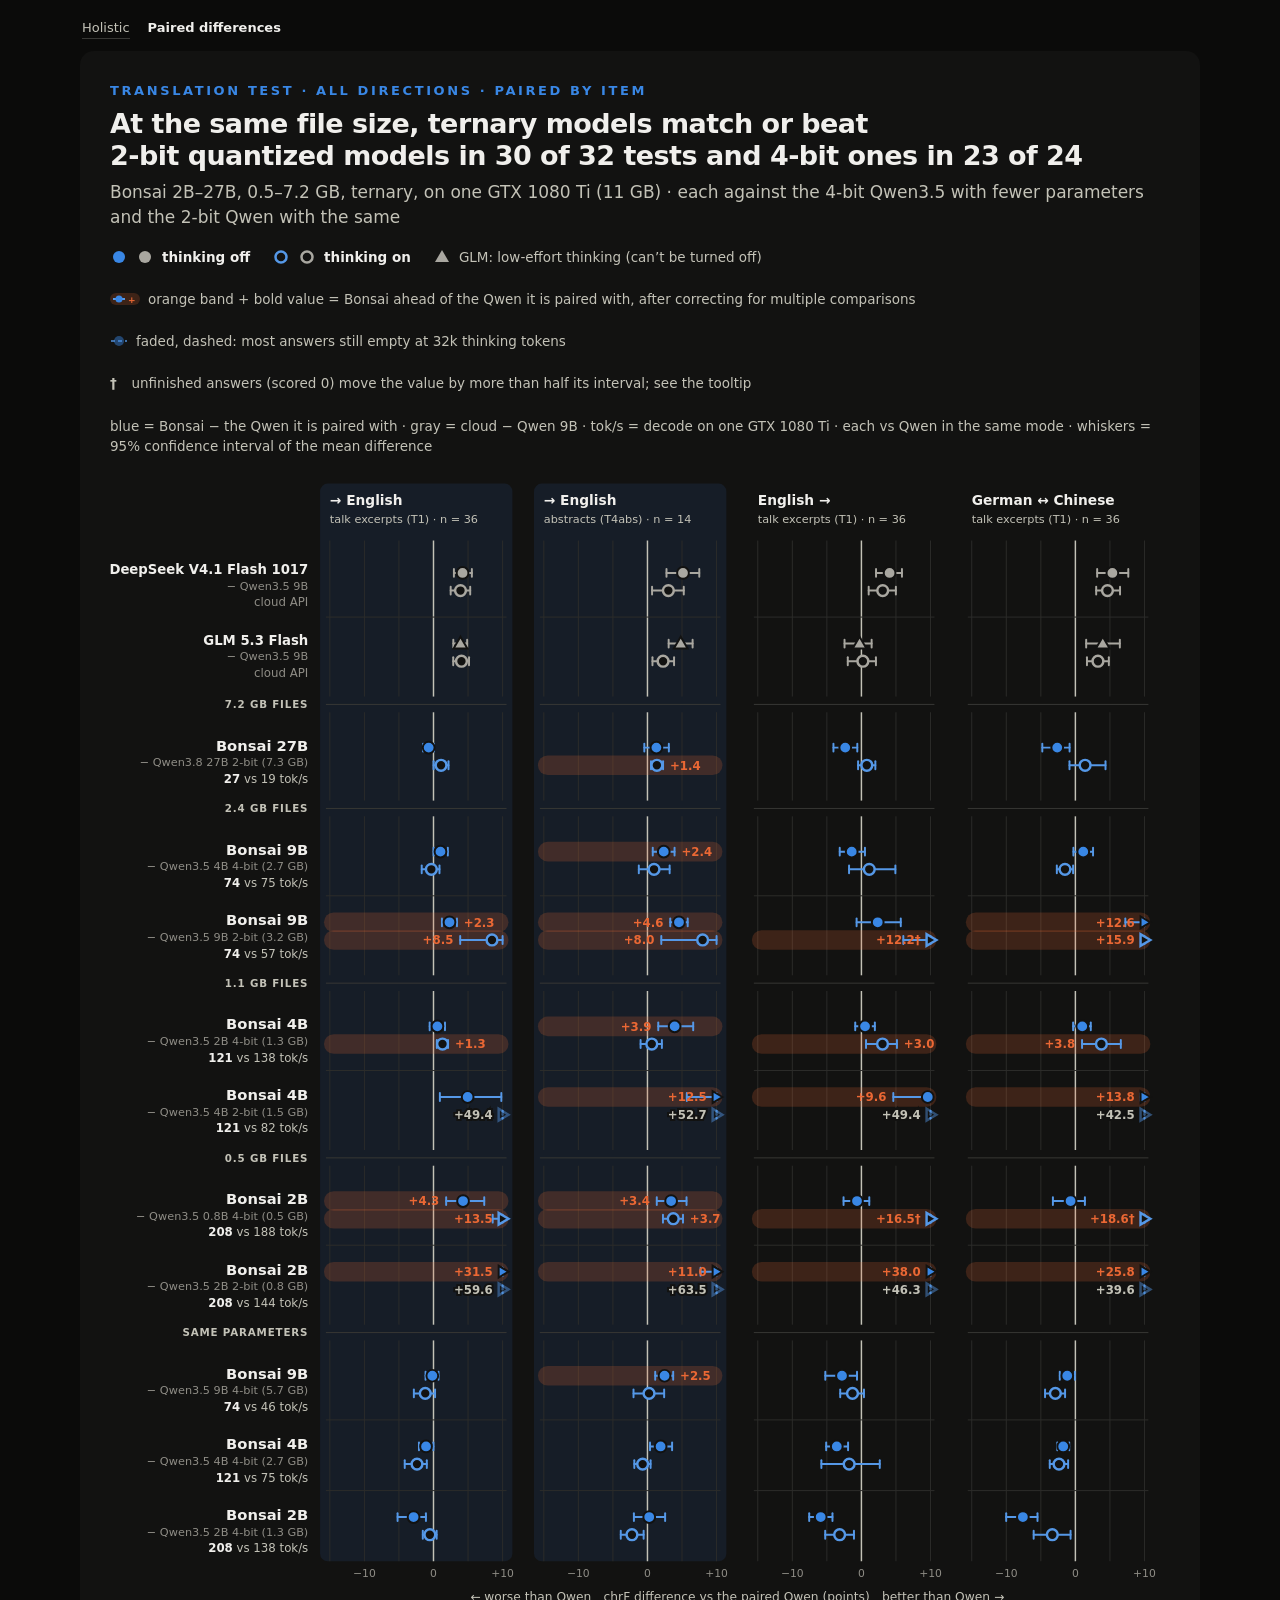
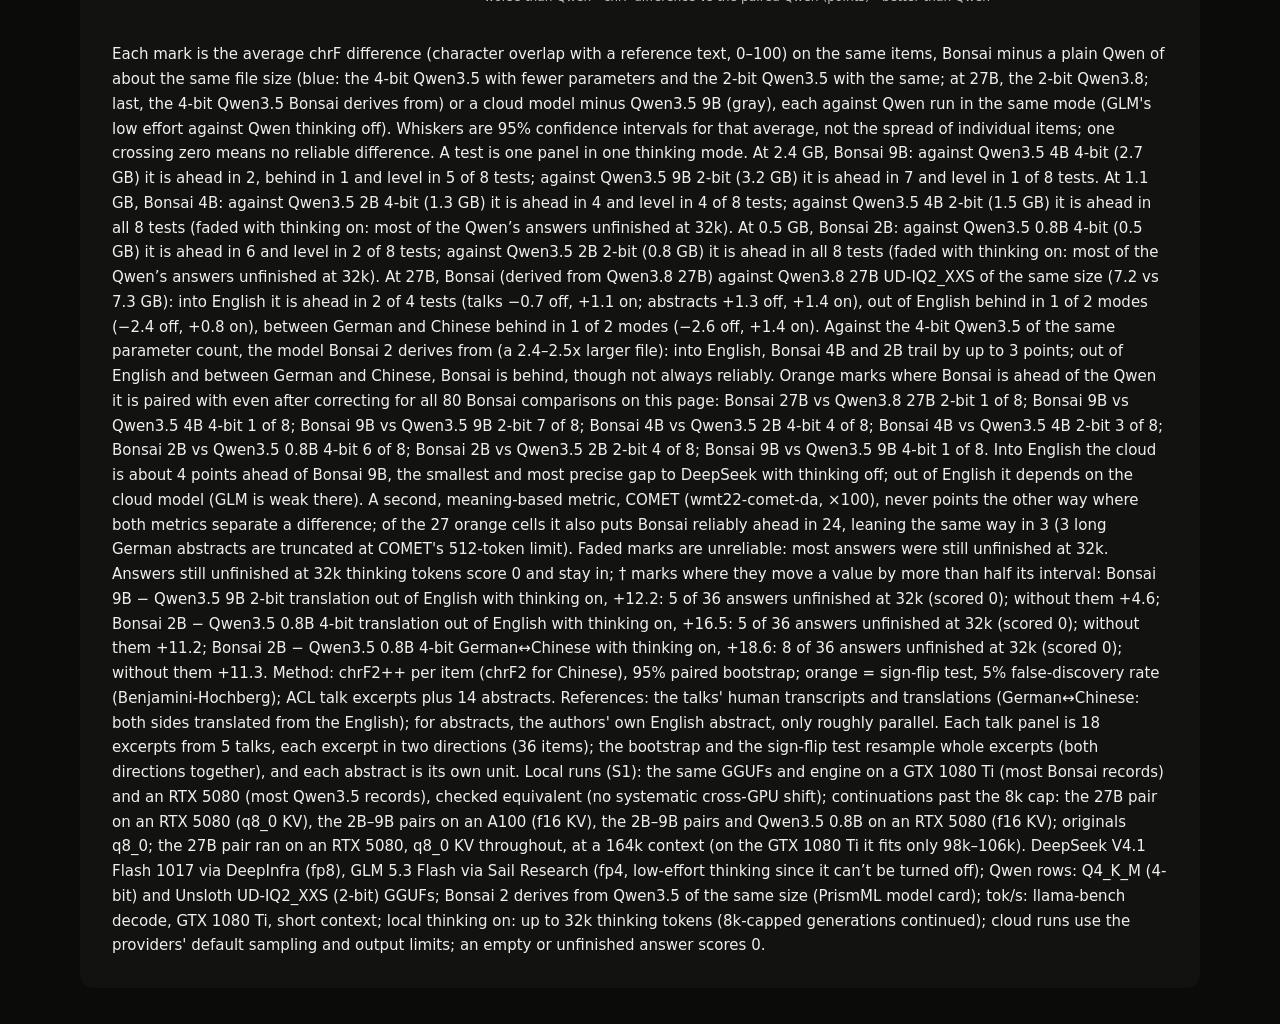
==== commit 18532687: "update bonsai2 translation pages" ====
--- a/bonsai2-translation/details.html
+++ b/bonsai2-translation/details.html
@@ -1,7 +1,7 @@
 <!doctype html>
 <html lang="en"><head><meta charset="utf-8"><meta name="robots" content="noindex, nofollow"><meta name="viewport" content="width=device-width,initial-scale=1">
 <meta name="color-scheme" content="dark">
-<title>At the same file size, Ternary Bonsai beats 2-bit Qwen3.5 in 23 of 24 tests and is level with or ahead of 4-bit Qwen3.5 in 23 of 24 tests</title><style>
+<title>At the same file size, ternary models match or beat 2-bit quantized models in 30 of 32 tests and 4-bit ones in 23 of 24</title><style>
 html,body{margin:0;background:#0b0b0a;color:#f0efec;font:15px/1.5 system-ui,-apple-system,"Segoe UI",sans-serif}
 :root{color-scheme:dark}
 main{max-width:1120px;margin:0 auto;padding:18px 16px 36px}
@@ -67,7 +67,7 @@
 </style></head>
 <body><main><nav class="nav" aria-label="Report pages"><a href="index.html">Holistic</a><span aria-current="page">Paired differences</span></nav><div class="card">
 <p class="kicker">Translation test · all directions · paired by item</p>
-<h1 style="font-size:clamp(20px,2.6vw,24px)"><span class="t1">At the same file&nbsp;size, Ternary Bonsai beats 2-bit&nbsp;Qwen3.5 in 23 of 24 tests</span> <span class="t1">and is level with or ahead of 4-bit&nbsp;Qwen3.5 in 23 of 24 tests</span></h1>
+<h1 style="font-size:clamp(20px,2.6vw,27px)"><span class="t1">At the same file&nbsp;size, ternary models match or beat</span> <span class="t1">2-bit&nbsp;quantized models in 30 of 32 tests and 4-bit&nbsp;ones in 23 of 24</span></h1>
 <p class="sub">Bonsai 2B–27B, 0.5–7.2 GB, ternary, on one GTX 1080 Ti (11 GB) · each against the 4-bit Qwen3.5 with fewer parameters and the 2-bit Qwen with the same</p>
 <div class="legend"><span><svg width="18" height="16" viewBox="0 0 18 16" aria-hidden="true"><circle cx="9" cy="8" r="6" fill="#3987e5"/></svg><svg width="18" height="16" viewBox="0 0 18 16" aria-hidden="true"><circle cx="9" cy="8" r="6" fill="#a9a7a0"/></svg>thinking off</span><span><svg width="18" height="16" viewBox="0 0 18 16" aria-hidden="true"><circle cx="9" cy="8" r="5.5" fill="#121211" stroke="#5598e7" stroke-width="2.5"/></svg><svg width="18" height="16" viewBox="0 0 18 16" aria-hidden="true"><circle cx="9" cy="8" r="5.5" fill="#121211" stroke="#a9a7a0" stroke-width="2.5"/></svg>thinking on</span><span class="soft"><svg width="18" height="16" viewBox="0 0 18 16" aria-hidden="true"><path d="M9,1 L16,13 L2,13 Z" fill="#a9a7a0"/></svg>GLM: low-effort thinking (can’t be turned off)</span><span class="soft"><svg width="30" height="16" viewBox="0 0 30 16" aria-hidden="true"><rect x="0" y="2" width="30" height="12" rx="6" fill="#eb6834" fill-opacity=".2"/><line x1="3" x2="15" y1="8" y2="8" stroke="#5598e7" stroke-width="2"/><circle cx="9" cy="8" r="3.5" fill="#3987e5"/><text x="18" y="12" font-size="9" font-weight="800" fill="#eb6834">+</text></svg>orange band + bold value = Bonsai ahead of the Qwen it is paired with, after correcting for multiple comparisons</span><span class="soft"><svg width="18" height="16" viewBox="0 0 18 16" aria-hidden="true"><line x1="1" x2="17" y1="8" y2="8" stroke="#5598e7" stroke-width="2" stroke-dasharray="4 3" opacity=".7"/><circle cx="9" cy="8" r="5" fill="#3987e5" opacity=".45"/></svg>faded, dashed: most answers still empty at 32k thinking tokens</span><span class="soft"><b>†</b> unfinished answers (scored 0) move the value by more than half its interval; see the tooltip</span><span class="soft">blue = Bonsai − the Qwen it is paired with · gray = cloud − Qwen 9B · tok/s = decode on one GTX 1080 Ti · each vs Qwen in the same mode · whiskers = 95% confidence interval of the mean difference</span></div>
 <div class="scroll"><svg class="chart" viewBox="0 0 1080 1184" role="img" aria-labelledby="ct cd" xmlns="http://www.w3.org/2000/svg">
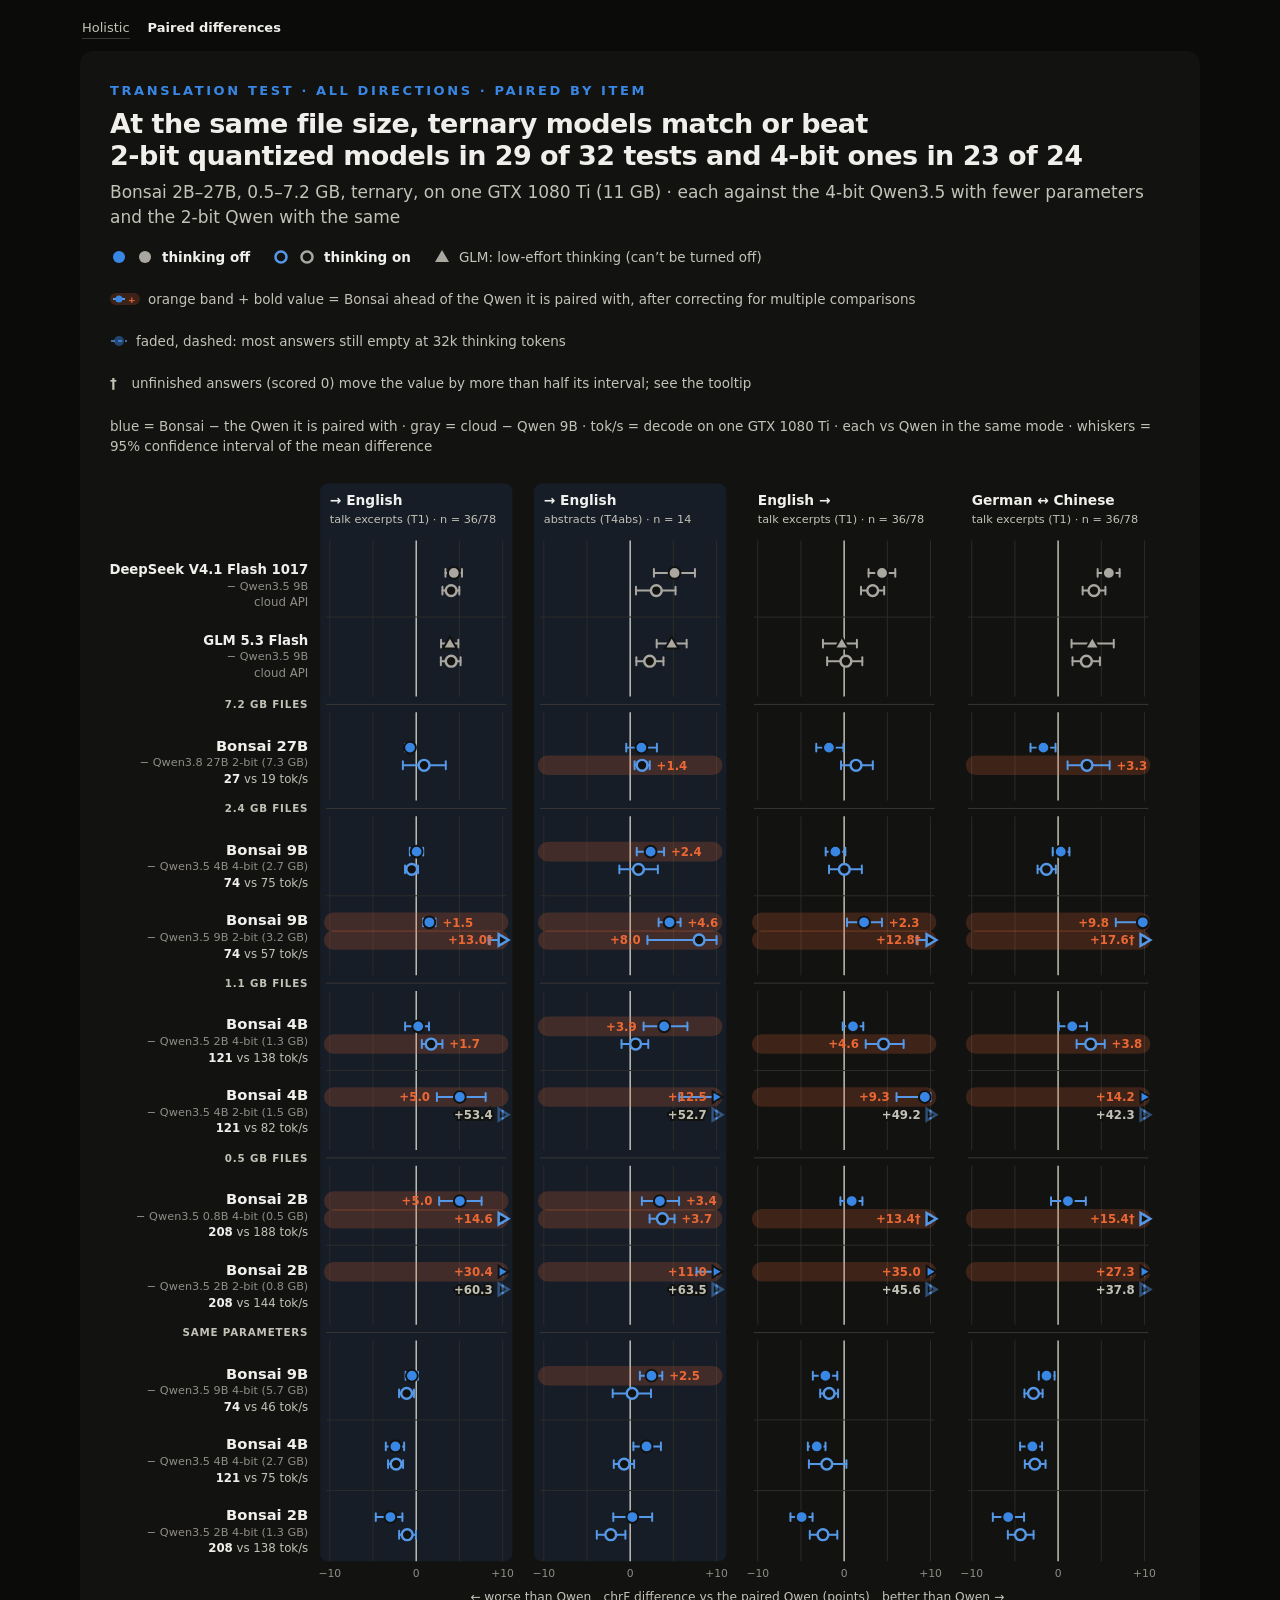
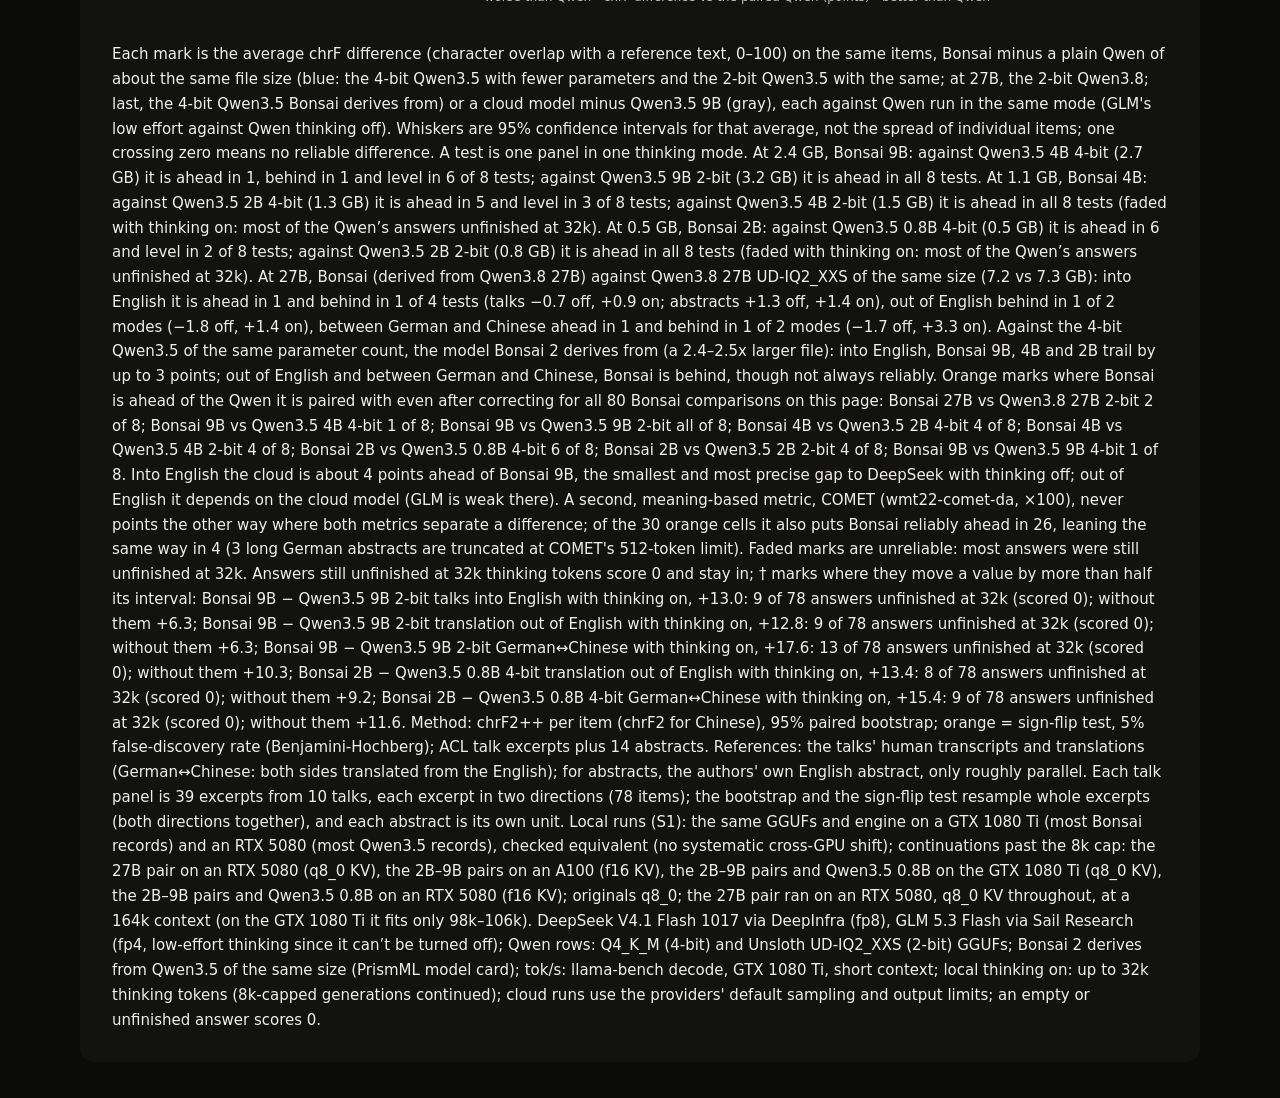
==== commit 22acd25d: "update bonsai2 translation pages" ====
--- a/bonsai2-translation/details.html
+++ b/bonsai2-translation/details.html
@@ -1,7 +1,7 @@
 <!doctype html>
 <html lang="en"><head><meta charset="utf-8"><meta name="robots" content="noindex, nofollow"><meta name="viewport" content="width=device-width,initial-scale=1">
 <meta name="color-scheme" content="dark">
-<title>At the same file size, ternary models match or beat 2-bit quantized models in 30 of 32 tests and 4-bit ones in 23 of 24</title><style>
+<title>At the same file size, ternary models match or beat 2-bit quantized models in 29 of 32 tests and 4-bit ones in 23 of 24</title><style>
 html,body{margin:0;background:#0b0b0a;color:#f0efec;font:15px/1.5 system-ui,-apple-system,"Segoe UI",sans-serif}
 :root{color-scheme:dark}
 main{max-width:1120px;margin:0 auto;padding:18px 16px 36px}
@@ -67,7 +67,7 @@
 </style></head>
 <body><main><nav class="nav" aria-label="Report pages"><a href="index.html">Holistic</a><span aria-current="page">Paired differences</span></nav><div class="card">
 <p class="kicker">Translation test · all directions · paired by item</p>
-<h1 style="font-size:clamp(20px,2.6vw,27px)"><span class="t1">At the same file&nbsp;size, ternary models match or beat</span> <span class="t1">2-bit&nbsp;quantized models in 30 of 32 tests and 4-bit&nbsp;ones in 23 of 24</span></h1>
+<h1 style="font-size:clamp(20px,2.6vw,27px)"><span class="t1">At the same file&nbsp;size, ternary models match or beat</span> <span class="t1">2-bit&nbsp;quantized models in 29 of 32 tests and 4-bit&nbsp;ones in 23 of 24</span></h1>
 <p class="sub">Bonsai 2B–27B, 0.5–7.2 GB, ternary, on one GTX 1080 Ti (11 GB) · each against the 4-bit Qwen3.5 with fewer parameters and the 2-bit Qwen with the same</p>
 <div class="legend"><span><svg width="18" height="16" viewBox="0 0 18 16" aria-hidden="true"><circle cx="9" cy="8" r="6" fill="#3987e5"/></svg><svg width="18" height="16" viewBox="0 0 18 16" aria-hidden="true"><circle cx="9" cy="8" r="6" fill="#a9a7a0"/></svg>thinking off</span><span><svg width="18" height="16" viewBox="0 0 18 16" aria-hidden="true"><circle cx="9" cy="8" r="5.5" fill="#121211" stroke="#5598e7" stroke-width="2.5"/></svg><svg width="18" height="16" viewBox="0 0 18 16" aria-hidden="true"><circle cx="9" cy="8" r="5.5" fill="#121211" stroke="#a9a7a0" stroke-width="2.5"/></svg>thinking on</span><span class="soft"><svg width="18" height="16" viewBox="0 0 18 16" aria-hidden="true"><path d="M9,1 L16,13 L2,13 Z" fill="#a9a7a0"/></svg>GLM: low-effort thinking (can’t be turned off)</span><span class="soft"><svg width="30" height="16" viewBox="0 0 30 16" aria-hidden="true"><rect x="0" y="2" width="30" height="12" rx="6" fill="#eb6834" fill-opacity=".2"/><line x1="3" x2="15" y1="8" y2="8" stroke="#5598e7" stroke-width="2"/><circle cx="9" cy="8" r="3.5" fill="#3987e5"/><text x="18" y="12" font-size="9" font-weight="800" fill="#eb6834">+</text></svg>orange band + bold value = Bonsai ahead of the Qwen it is paired with, after correcting for multiple comparisons</span><span class="soft"><svg width="18" height="16" viewBox="0 0 18 16" aria-hidden="true"><line x1="1" x2="17" y1="8" y2="8" stroke="#5598e7" stroke-width="2" stroke-dasharray="4 3" opacity=".7"/><circle cx="9" cy="8" r="5" fill="#3987e5" opacity=".45"/></svg>faded, dashed: most answers still empty at 32k thinking tokens</span><span class="soft"><b>†</b> unfinished answers (scored 0) move the value by more than half its interval; see the tooltip</span><span class="soft">blue = Bonsai − the Qwen it is paired with · gray = cloud − Qwen 9B · tok/s = decode on one GTX 1080 Ti · each vs Qwen in the same mode · whiskers = 95% confidence interval of the mean difference</span></div>
 <div class="scroll"><svg class="chart" viewBox="0 0 1080 1184" role="img" aria-labelledby="ct cd" xmlns="http://www.w3.org/2000/svg">
@@ -75,39 +75,33 @@
 <desc id="cd">Forest plot. Each mark is the mean paired chrF difference over the same items; whiskers are 95% paired bootstrap intervals. Every mark has a tooltip with its value, interval and n.</desc>
 <rect class="prio" x="214" y="22" width="196" height="1098" rx="8"/>
 <text class="ptitle" x="224" y="44">→ English</text>
-<text class="psub" x="224" y="62">talk excerpts (T1) · n = 36</text>
+<text class="psub" x="224" y="62">talk excerpts (T1) · n = 36/78</text>
 <line class="grid" x1="224.0" x2="224.0" y1="80.0" y2="239.0"/>
 <line class="grid" x1="224.0" x2="224.0" y1="255.0" y2="345.0"/>
 <line class="grid" x1="224.0" x2="224.0" y1="361.0" y2="523.0"/>
 <line class="grid" x1="224.0" x2="224.0" y1="539.0" y2="701.0"/>
 <line class="grid" x1="224.0" x2="224.0" y1="717.0" y2="879.0"/>
 <line class="grid" x1="224.0" x2="224.0" y1="895.0" y2="1120.0"/>
-<line class="grid" x1="259.2" x2="259.2" y1="80.0" y2="239.0"/>
-<line class="grid" x1="259.2" x2="259.2" y1="255.0" y2="345.0"/>
-<line class="grid" x1="259.2" x2="259.2" y1="361.0" y2="523.0"/>
-<line class="grid" x1="259.2" x2="259.2" y1="539.0" y2="701.0"/>
-<line class="grid" x1="259.2" x2="259.2" y1="717.0" y2="879.0"/>
-<line class="grid" x1="259.2" x2="259.2" y1="895.0" y2="1120.0"/>
-<text class="tick" x="259.2" y="1136" text-anchor="middle">−10</text>
-<line class="grid" x1="294.4" x2="294.4" y1="80.0" y2="239.0"/>
-<line class="grid" x1="294.4" x2="294.4" y1="255.0" y2="345.0"/>
-<line class="grid" x1="294.4" x2="294.4" y1="361.0" y2="523.0"/>
-<line class="grid" x1="294.4" x2="294.4" y1="539.0" y2="701.0"/>
-<line class="grid" x1="294.4" x2="294.4" y1="717.0" y2="879.0"/>
-<line class="grid" x1="294.4" x2="294.4" y1="895.0" y2="1120.0"/>
-<line class="zero" x1="329.6" x2="329.6" y1="80.0" y2="239.0"/>
-<line class="zero" x1="329.6" x2="329.6" y1="255.0" y2="345.0"/>
-<line class="zero" x1="329.6" x2="329.6" y1="361.0" y2="523.0"/>
-<line class="zero" x1="329.6" x2="329.6" y1="539.0" y2="701.0"/>
-<line class="zero" x1="329.6" x2="329.6" y1="717.0" y2="879.0"/>
-<line class="zero" x1="329.6" x2="329.6" y1="895.0" y2="1120.0"/>
-<text class="tick" x="329.6" y="1136" text-anchor="middle">0</text>
-<line class="grid" x1="364.8" x2="364.8" y1="80.0" y2="239.0"/>
-<line class="grid" x1="364.8" x2="364.8" y1="255.0" y2="345.0"/>
-<line class="grid" x1="364.8" x2="364.8" y1="361.0" y2="523.0"/>
-<line class="grid" x1="364.8" x2="364.8" y1="539.0" y2="701.0"/>
-<line class="grid" x1="364.8" x2="364.8" y1="717.0" y2="879.0"/>
-<line class="grid" x1="364.8" x2="364.8" y1="895.0" y2="1120.0"/>
+<text class="tick" x="224.0" y="1136" text-anchor="middle">−10</text>
+<line class="grid" x1="268.0" x2="268.0" y1="80.0" y2="239.0"/>
+<line class="grid" x1="268.0" x2="268.0" y1="255.0" y2="345.0"/>
+<line class="grid" x1="268.0" x2="268.0" y1="361.0" y2="523.0"/>
+<line class="grid" x1="268.0" x2="268.0" y1="539.0" y2="701.0"/>
+<line class="grid" x1="268.0" x2="268.0" y1="717.0" y2="879.0"/>
+<line class="grid" x1="268.0" x2="268.0" y1="895.0" y2="1120.0"/>
+<line class="zero" x1="312.0" x2="312.0" y1="80.0" y2="239.0"/>
+<line class="zero" x1="312.0" x2="312.0" y1="255.0" y2="345.0"/>
+<line class="zero" x1="312.0" x2="312.0" y1="361.0" y2="523.0"/>
+<line class="zero" x1="312.0" x2="312.0" y1="539.0" y2="701.0"/>
+<line class="zero" x1="312.0" x2="312.0" y1="717.0" y2="879.0"/>
+<line class="zero" x1="312.0" x2="312.0" y1="895.0" y2="1120.0"/>
+<text class="tick" x="312.0" y="1136" text-anchor="middle">0</text>
+<line class="grid" x1="356.0" x2="356.0" y1="80.0" y2="239.0"/>
+<line class="grid" x1="356.0" x2="356.0" y1="255.0" y2="345.0"/>
+<line class="grid" x1="356.0" x2="356.0" y1="361.0" y2="523.0"/>
+<line class="grid" x1="356.0" x2="356.0" y1="539.0" y2="701.0"/>
+<line class="grid" x1="356.0" x2="356.0" y1="717.0" y2="879.0"/>
+<line class="grid" x1="356.0" x2="356.0" y1="895.0" y2="1120.0"/>
 <line class="grid" x1="400.0" x2="400.0" y1="80.0" y2="239.0"/>
 <line class="grid" x1="400.0" x2="400.0" y1="255.0" y2="345.0"/>
 <line class="grid" x1="400.0" x2="400.0" y1="361.0" y2="523.0"/>
@@ -120,193 +114,195 @@
 <line class="gsep" x1="220" x2="404" y1="531.0" y2="531.0"/>
 <line class="gsep" x1="220" x2="404" y1="709.0" y2="709.0"/>
 <line class="gsep" x1="220" x2="404" y1="887.0" y2="887.0"/>
-<g class="pt cloud off" tabindex="0" data-tip="DeepSeek V4.1 Flash 1017 − Qwen3.5 9B · → English talk excerpts (T1) · thinking off|+4.2 chrF [+3.0, +5.5]|DeepSeek V4.1 Flash 1017 71.1 vs Qwen3.5 9B 66.9 · n = 36" aria-label="DeepSeek V4.1 Flash 1017 − Qwen3.5 9B · → English talk excerpts (T1) · thinking off, +4.2 chrF [+3.0, +5.5], DeepSeek V4.1 Flash 1017 71.1 vs Qwen3.5 9B 66.9 · n = 36">
-<rect class="hit" x="343.2" y="101.0" width="32.0" height="24"/>
-<line class="ci" x1="350.4" x2="368.7" y1="113.0" y2="113.0"/>
-<line class="ci" x1="350.4" x2="350.4" y1="109.0" y2="117.0"/>
-<line class="ci" x1="368.7" x2="368.7" y1="109.0" y2="117.0"/>
-<circle class="mk" cx="359.2" cy="113.0" r="6"/>
-</g>
-<g class="pt cloud on" tabindex="0" data-tip="DeepSeek V4.1 Flash 1017 − Qwen3.5 9B · → English talk excerpts (T1) · thinking on|+3.9 chrF [+2.5, +5.3]|DeepSeek V4.1 Flash 1017 71.2 vs Qwen3.5 9B 67.3 · n = 36" aria-label="DeepSeek V4.1 Flash 1017 − Qwen3.5 9B · → English talk excerpts (T1) · thinking on, +3.9 chrF [+2.5, +5.3], DeepSeek V4.1 Flash 1017 71.2 vs Qwen3.5 9B 67.3 · n = 36">
-<rect class="hit" x="341.1" y="119.0" width="32.0" height="24"/>
-<line class="ci" x1="347.1" x2="367.0" y1="131.0" y2="131.0"/>
-<line class="ci" x1="347.1" x2="347.1" y1="127.0" y2="135.0"/>
-<line class="ci" x1="367.0" x2="367.0" y1="127.0" y2="135.0"/>
-<circle class="mk" cx="357.1" cy="131.0" r="5.5"/>
+<g class="pt cloud off" tabindex="0" data-tip="DeepSeek V4.1 Flash 1017 − Qwen3.5 9B · → English talk excerpts (T1) · thinking off|+4.3 chrF [+3.4, +5.3]|DeepSeek V4.1 Flash 1017 72.6 vs Qwen3.5 9B 68.2 · n = 78" aria-label="DeepSeek V4.1 Flash 1017 − Qwen3.5 9B · → English talk excerpts (T1) · thinking off, +4.3 chrF [+3.4, +5.3], DeepSeek V4.1 Flash 1017 72.6 vs Qwen3.5 9B 68.2 · n = 78">
+<rect class="hit" x="334.3" y="101.0" width="32.0" height="24"/>
+<line class="ci" x1="341.8" x2="358.6" y1="113.0" y2="113.0"/>
+<line class="ci" x1="341.8" x2="341.8" y1="109.0" y2="117.0"/>
+<line class="ci" x1="358.6" x2="358.6" y1="109.0" y2="117.0"/>
+<circle class="mk" cx="350.3" cy="113.0" r="6"/>
+</g>
+<g class="pt cloud on" tabindex="0" data-tip="DeepSeek V4.1 Flash 1017 − Qwen3.5 9B · → English talk excerpts (T1) · thinking on|+4.0 chrF [+3.0, +5.0]|DeepSeek V4.1 Flash 1017 72.4 vs Qwen3.5 9B 68.4 · n = 78" aria-label="DeepSeek V4.1 Flash 1017 − Qwen3.5 9B · → English talk excerpts (T1) · thinking on, +4.0 chrF [+3.0, +5.0], DeepSeek V4.1 Flash 1017 72.4 vs Qwen3.5 9B 68.4 · n = 78">
+<rect class="hit" x="331.6" y="119.0" width="32.0" height="24"/>
+<line class="ci" x1="338.7" x2="355.9" y1="131.0" y2="131.0"/>
+<line class="ci" x1="338.7" x2="338.7" y1="127.0" y2="135.0"/>
+<line class="ci" x1="355.9" x2="355.9" y1="127.0" y2="135.0"/>
+<circle class="mk" cx="347.6" cy="131.0" r="5.5"/>
 </g>
 <line class="sep" x1="220" x2="404" y1="158" y2="158"/>
 <g class="pt cloud low" tabindex="0" data-tip="GLM 5.3 Flash − Qwen3.5 9B · → English talk excerpts (T1) · low-effort thinking (vs Qwen thinking off)|+3.9 chrF [+2.9, +4.9]|GLM 5.3 Flash 70.8 vs Qwen3.5 9B 66.9 · n = 36" aria-label="GLM 5.3 Flash − Qwen3.5 9B · → English talk excerpts (T1) · low-effort thinking (vs Qwen thinking off), +3.9 chrF [+2.9, +4.9], GLM 5.3 Flash 70.8 vs Qwen3.5 9B 66.9 · n = 36">
-<rect class="hit" x="341.1" y="173.0" width="32.0" height="24"/>
-<line class="ci" x1="349.8" x2="363.9" y1="185.0" y2="185.0"/>
-<line class="ci" x1="349.8" x2="349.8" y1="181.0" y2="189.0"/>
-<line class="ci" x1="363.9" x2="363.9" y1="181.0" y2="189.0"/>
-<path class="mk" d="M357.1,178.0 L364.1,190.0 L350.1,190.0 Z"/>
+<rect class="hit" x="330.3" y="173.0" width="32.0" height="24"/>
+<line class="ci" x1="337.3" x2="354.9" y1="185.0" y2="185.0"/>
+<line class="ci" x1="337.3" x2="337.3" y1="181.0" y2="189.0"/>
+<line class="ci" x1="354.9" x2="354.9" y1="181.0" y2="189.0"/>
+<path class="mk" d="M346.3,178.0 L353.3,190.0 L339.3,190.0 Z"/>
 </g>
 <g class="pt cloud on" tabindex="0" data-tip="GLM 5.3 Flash − Qwen3.5 9B · → English talk excerpts (T1) · thinking on|+4.0 chrF [+2.9, +5.1]|GLM 5.3 Flash 71.4 vs Qwen3.5 9B 67.3 · n = 36" aria-label="GLM 5.3 Flash − Qwen3.5 9B · → English talk excerpts (T1) · thinking on, +4.0 chrF [+2.9, +5.1], GLM 5.3 Flash 71.4 vs Qwen3.5 9B 67.3 · n = 36">
-<rect class="hit" x="342.1" y="191.0" width="32.0" height="24"/>
-<line class="ci" x1="349.7" x2="365.8" y1="203.0" y2="203.0"/>
-<line class="ci" x1="349.7" x2="349.7" y1="199.0" y2="207.0"/>
-<line class="ci" x1="365.8" x2="365.8" y1="199.0" y2="207.0"/>
-<circle class="mk" cx="358.1" cy="203.0" r="5.5"/>
-</g>
-<g class="pt bonsai off" tabindex="0" data-tip="Bonsai 27B − Qwen3.8 27B 2-bit · → English talk excerpts (T1) · thinking off|−0.7 chrF [−1.5, +0.1]|Bonsai 27B 68.7 vs Qwen3.8 27B 2-bit 69.4 · n = 36 · files 7.2 GB vs 7.3 GB; Bonsai 27B derives from Qwen3.8 27B; run on an RTX 5080" aria-label="Bonsai 27B − Qwen3.8 27B 2-bit · → English talk excerpts (T1) · thinking off, −0.7 chrF [−1.5, +0.1], Bonsai 27B 68.7 vs Qwen3.8 27B 2-bit 69.4 · n = 36 · files 7.2 GB vs 7.3 GB; Bonsai 27B derives from Qwen3.8 27B; run on an RTX 5080">
-<rect class="hit" x="308.7" y="279.0" width="32.0" height="24"/>
-<line class="ci" x1="319.0" x2="330.0" y1="291.0" y2="291.0"/>
-<line class="ci" x1="319.0" x2="319.0" y1="287.0" y2="295.0"/>
-<line class="ci" x1="330.0" x2="330.0" y1="287.0" y2="295.0"/>
-<circle class="mk" cx="324.7" cy="291.0" r="6"/>
-</g>
-<g class="pt bonsai on" tabindex="0" data-tip="Bonsai 27B − Qwen3.8 27B 2-bit · → English talk excerpts (T1) · thinking on|+1.1 chrF [+0.0, +2.2]|Bonsai 27B 68.1 vs Qwen3.8 27B 2-bit 67.0 · n = 36 · files 7.2 GB vs 7.3 GB; Bonsai 27B derives from Qwen3.8 27B; run on an RTX 5080" aria-label="Bonsai 27B − Qwen3.8 27B 2-bit · → English talk excerpts (T1) · thinking on, +1.1 chrF [+0.0, +2.2], Bonsai 27B 68.1 vs Qwen3.8 27B 2-bit 67.0 · n = 36 · files 7.2 GB vs 7.3 GB; Bonsai 27B derives from Qwen3.8 27B; run on an RTX 5080">
-<rect class="hit" x="321.3" y="297.0" width="32.0" height="24"/>
-<line class="ci" x1="329.7" x2="344.9" y1="309.0" y2="309.0"/>
-<line class="ci" x1="329.7" x2="329.7" y1="305.0" y2="313.0"/>
-<line class="ci" x1="344.9" x2="344.9" y1="305.0" y2="313.0"/>
-<circle class="mk" cx="337.3" cy="309.0" r="5.5"/>
-</g>
-<g class="pt bonsai off" tabindex="0" data-tip="Bonsai 9B − Qwen3.5 4B 4-bit · → English talk excerpts (T1) · thinking off|+1.0 chrF [+0.0, +2.1]|Bonsai 9B 66.8 vs Qwen3.5 4B 4-bit 65.7 · n = 36 · files 2.4 GB vs 2.7 GB" aria-label="Bonsai 9B − Qwen3.5 4B 4-bit · → English talk excerpts (T1) · thinking off, +1.0 chrF [+0.0, +2.1], Bonsai 9B 66.8 vs Qwen3.5 4B 4-bit 65.7 · n = 36 · files 2.4 GB vs 2.7 GB">
-<rect class="hit" x="320.7" y="385.0" width="32.0" height="24"/>
-<line class="ci" x1="329.7" x2="344.2" y1="397.0" y2="397.0"/>
-<line class="ci" x1="329.7" x2="329.7" y1="393.0" y2="401.0"/>
-<line class="ci" x1="344.2" x2="344.2" y1="393.0" y2="401.0"/>
-<circle class="mk" cx="336.7" cy="397.0" r="6"/>
-</g>
-<g class="pt bonsai on" tabindex="0" data-tip="Bonsai 9B − Qwen3.5 4B 4-bit · → English talk excerpts (T1) · thinking on|−0.3 chrF [−1.7, +0.9]|Bonsai 9B 66.1 vs Qwen3.5 4B 4-bit 66.4 · n = 36 · files 2.4 GB vs 2.7 GB" aria-label="Bonsai 9B − Qwen3.5 4B 4-bit · → English talk excerpts (T1) · thinking on, −0.3 chrF [−1.7, +0.9], Bonsai 9B 66.1 vs Qwen3.5 4B 4-bit 66.4 · n = 36 · files 2.4 GB vs 2.7 GB">
-<rect class="hit" x="311.4" y="403.0" width="32.0" height="24"/>
-<line class="ci" x1="317.6" x2="335.7" y1="415.0" y2="415.0"/>
-<line class="ci" x1="317.6" x2="317.6" y1="411.0" y2="419.0"/>
-<line class="ci" x1="335.7" x2="335.7" y1="411.0" y2="419.0"/>
-<circle class="mk" cx="327.4" cy="415.0" r="5.5"/>
+<rect class="hit" x="331.6" y="191.0" width="32.0" height="24"/>
+<line class="ci" x1="337.1" x2="357.2" y1="203.0" y2="203.0"/>
+<line class="ci" x1="337.1" x2="337.1" y1="199.0" y2="207.0"/>
+<line class="ci" x1="357.2" x2="357.2" y1="199.0" y2="207.0"/>
+<circle class="mk" cx="347.6" cy="203.0" r="5.5"/>
+</g>
+<g class="pt bonsai off" tabindex="0" data-tip="Bonsai 27B − Qwen3.8 27B 2-bit · → English talk excerpts (T1) · thinking off|−0.7 chrF [−1.3, −0.2]|Bonsai 27B 69.7 vs Qwen3.8 27B 2-bit 70.5 · n = 78 · files 7.2 GB vs 7.3 GB; Bonsai 27B derives from Qwen3.8 27B; run on an RTX 5080" aria-label="Bonsai 27B − Qwen3.8 27B 2-bit · → English talk excerpts (T1) · thinking off, −0.7 chrF [−1.3, −0.2], Bonsai 27B 69.7 vs Qwen3.8 27B 2-bit 70.5 · n = 78 · files 7.2 GB vs 7.3 GB; Bonsai 27B derives from Qwen3.8 27B; run on an RTX 5080">
+<rect class="hit" x="289.7" y="279.0" width="32.0" height="24"/>
+<line class="ci" x1="300.8" x2="310.5" y1="291.0" y2="291.0"/>
+<line class="ci" x1="300.8" x2="300.8" y1="287.0" y2="295.0"/>
+<line class="ci" x1="310.5" x2="310.5" y1="287.0" y2="295.0"/>
+<circle class="mk" cx="305.7" cy="291.0" r="6"/>
+</g>
+<g class="pt bonsai on" tabindex="0" data-tip="Bonsai 27B − Qwen3.8 27B 2-bit · → English talk excerpts (T1) · thinking on|+0.9 chrF [−1.5, +3.4]|Bonsai 27B 68.6 vs Qwen3.8 27B 2-bit 67.7 · n = 78 · files 7.2 GB vs 7.3 GB; Bonsai 27B derives from Qwen3.8 27B; run on an RTX 5080" aria-label="Bonsai 27B − Qwen3.8 27B 2-bit · → English talk excerpts (T1) · thinking on, +0.9 chrF [−1.5, +3.4], Bonsai 27B 68.6 vs Qwen3.8 27B 2-bit 67.7 · n = 78 · files 7.2 GB vs 7.3 GB; Bonsai 27B derives from Qwen3.8 27B; run on an RTX 5080">
+<rect class="hit" x="294.4" y="297.0" width="51.6" height="24"/>
+<line class="ci" x1="298.4" x2="342.1" y1="309.0" y2="309.0"/>
+<line class="ci" x1="298.4" x2="298.4" y1="305.0" y2="313.0"/>
+<line class="ci" x1="342.1" x2="342.1" y1="305.0" y2="313.0"/>
+<circle class="mk" cx="320.0" cy="309.0" r="5.5"/>
+</g>
+<g class="pt bonsai off" tabindex="0" data-tip="Bonsai 9B − Qwen3.5 4B 4-bit · → English talk excerpts (T1) · thinking off|+0.0 chrF [−0.7, +0.8]|Bonsai 9B 67.7 vs Qwen3.5 4B 4-bit 67.7 · n = 78 · files 2.4 GB vs 2.7 GB" aria-label="Bonsai 9B − Qwen3.5 4B 4-bit · → English talk excerpts (T1) · thinking off, +0.0 chrF [−0.7, +0.8], Bonsai 9B 67.7 vs Qwen3.5 4B 4-bit 67.7 · n = 78 · files 2.4 GB vs 2.7 GB">
+<rect class="hit" x="296.4" y="385.0" width="32.0" height="24"/>
+<line class="ci" x1="305.5" x2="319.1" y1="397.0" y2="397.0"/>
+<line class="ci" x1="305.5" x2="305.5" y1="393.0" y2="401.0"/>
+<line class="ci" x1="319.1" x2="319.1" y1="393.0" y2="401.0"/>
+<circle class="mk" cx="312.4" cy="397.0" r="6"/>
+</g>
+<g class="pt bonsai on" tabindex="0" data-tip="Bonsai 9B − Qwen3.5 4B 4-bit · → English talk excerpts (T1) · thinking on|−0.5 chrF [−1.3, +0.2]|Bonsai 9B 67.3 vs Qwen3.5 4B 4-bit 67.8 · n = 78 · files 2.4 GB vs 2.7 GB" aria-label="Bonsai 9B − Qwen3.5 4B 4-bit · → English talk excerpts (T1) · thinking on, −0.5 chrF [−1.3, +0.2], Bonsai 9B 67.3 vs Qwen3.5 4B 4-bit 67.8 · n = 78 · files 2.4 GB vs 2.7 GB">
+<rect class="hit" x="291.4" y="403.0" width="32.0" height="24"/>
+<line class="ci" x1="300.6" x2="313.8" y1="415.0" y2="415.0"/>
+<line class="ci" x1="300.6" x2="300.6" y1="411.0" y2="419.0"/>
+<line class="ci" x1="313.8" x2="313.8" y1="411.0" y2="419.0"/>
+<circle class="mk" cx="307.4" cy="415.0" r="5.5"/>
 </g>
 <line class="sep" x1="220" x2="404" y1="442" y2="442"/>
-<g class="pt bonsai off" tabindex="0" data-tip="Bonsai 9B − Qwen3.5 9B 2-bit · → English talk excerpts (T1) · thinking off|+2.3 chrF [+1.2, +3.4]|Bonsai 9B 66.8 vs Qwen3.5 9B 2-bit 64.4 · n = 36 · files 2.4 GB vs 3.2 GB · notable: Bonsai ahead of Qwen3.5 9B 2-bit after correction for multiple comparisons (orange)" aria-label="Bonsai 9B − Qwen3.5 9B 2-bit · → English talk excerpts (T1) · thinking off, +2.3 chrF [+1.2, +3.4], Bonsai 9B 66.8 vs Qwen3.5 9B 2-bit 64.4 · n = 36 · files 2.4 GB vs 3.2 GB · notable: Bonsai ahead of Qwen3.5 9B 2-bit after correction for multiple comparisons (orange)">
-<rect class="hit" x="329.9" y="457.0" width="32.0" height="24"/>
+<g class="pt bonsai off" tabindex="0" data-tip="Bonsai 9B − Qwen3.5 9B 2-bit · → English talk excerpts (T1) · thinking off|+1.5 chrF [+0.8, +2.2]|Bonsai 9B 67.7 vs Qwen3.5 9B 2-bit 66.2 · n = 78 · files 2.4 GB vs 3.2 GB · notable: Bonsai ahead of Qwen3.5 9B 2-bit after correction for multiple comparisons (orange)" aria-label="Bonsai 9B − Qwen3.5 9B 2-bit · → English talk excerpts (T1) · thinking off, +1.5 chrF [+0.8, +2.2], Bonsai 9B 67.7 vs Qwen3.5 9B 2-bit 66.2 · n = 78 · files 2.4 GB vs 3.2 GB · notable: Bonsai ahead of Qwen3.5 9B 2-bit after correction for multiple comparisons (orange)">
+<rect class="hit" x="309.4" y="457.0" width="32.0" height="24"/>
 <rect class="hband" x="218" y="459.0" width="188" height="20" rx="10"/>
-<line class="ci" x1="338.2" x2="353.5" y1="469.0" y2="469.0"/>
-<line class="ci" x1="338.2" x2="338.2" y1="465.0" y2="473.0"/>
-<line class="ci" x1="353.5" x2="353.5" y1="465.0" y2="473.0"/>
-<circle class="mk" cx="345.9" cy="469.0" r="6"/>
-<text class="hlab" x="360.5" y="473.5">+2.3</text>
-</g>
-<g class="pt bonsai on" tabindex="0" data-tip="Bonsai 9B − Qwen3.5 9B 2-bit · → English talk excerpts (T1) · thinking on|+8.5 chrF [+3.9, +14.1]|Bonsai 9B 66.1 vs Qwen3.5 9B 2-bit 57.7 · n = 36 · files 2.4 GB vs 3.2 GB · notable: Bonsai ahead of Qwen3.5 9B 2-bit after correction for multiple comparisons (orange)" aria-label="Bonsai 9B − Qwen3.5 9B 2-bit · → English talk excerpts (T1) · thinking on, +8.5 chrF [+3.9, +14.1], Bonsai 9B 66.1 vs Qwen3.5 9B 2-bit 57.7 · n = 36 · files 2.4 GB vs 3.2 GB · notable: Bonsai ahead of Qwen3.5 9B 2-bit after correction for multiple comparisons (orange)">
-<rect class="hit" x="352.8" y="475.0" width="52.4" height="24"/>
+<line class="ci" x1="319.1" x2="331.7" y1="469.0" y2="469.0"/>
+<line class="ci" x1="319.1" x2="319.1" y1="465.0" y2="473.0"/>
+<line class="ci" x1="331.7" x2="331.7" y1="465.0" y2="473.0"/>
+<circle class="mk" cx="325.4" cy="469.0" r="6"/>
+<text class="hlab" x="338.7" y="473.5">+1.5</text>
+</g>
+<g class="pt bonsai on" tabindex="0" data-tip="Bonsai 9B − Qwen3.5 9B 2-bit · → English talk excerpts (T1) · thinking on|+13.0 chrF [+8.4, +18.2]|Bonsai 9B 67.3 vs Qwen3.5 9B 2-bit 54.3 · n = 78 · † 9 of 78 answers unfinished at 32k (scored 0); without them +6.3 (Bonsai 9B 0, Qwen3.5 9B 2-bit 9) · files 2.4 GB vs 3.2 GB · notable: Bonsai ahead of Qwen3.5 9B 2-bit after correction for multiple comparisons (orange)" aria-label="Bonsai 9B − Qwen3.5 9B 2-bit · → English talk excerpts (T1) · thinking on, +13.0 chrF [+8.4, +18.2], Bonsai 9B 67.3 vs Qwen3.5 9B 2-bit 54.3 · n = 78 · † 9 of 78 answers unfinished at 32k (scored 0); without them +6.3 (Bonsai 9B 0, Qwen3.5 9B 2-bit 9) · files 2.4 GB vs 3.2 GB · notable: Bonsai ahead of Qwen3.5 9B 2-bit after correction for multiple comparisons (orange)">
+<rect class="hit" x="381.7" y="475.0" width="34.3" height="24"/>
 <rect class="hband" x="218" y="477.0" width="188" height="20" rx="10"/>
-<line class="ci" x1="356.8" x2="400.0" y1="487.0" y2="487.0"/>
-<line class="ci" x1="356.8" x2="356.8" y1="483.0" y2="491.0"/>
+<line class="ci" x1="385.7" x2="400.0" y1="487.0" y2="487.0"/>
+<line class="ci" x1="385.7" x2="385.7" y1="483.0" y2="491.0"/>
 <line class="ci" x1="400.0" x2="400.0" y1="483.0" y2="491.0"/>
-<circle class="mk" cx="389.2" cy="487.0" r="5.5"/>
-<text class="hlab" x="349.8" y="491.5" text-anchor="end">+8.5</text>
-</g>
-<g class="pt bonsai off" tabindex="0" data-tip="Bonsai 4B − Qwen3.5 2B 4-bit · → English talk excerpts (T1) · thinking off|+0.6 chrF [−0.6, +1.7]|Bonsai 4B 64.7 vs Qwen3.5 2B 4-bit 64.1 · n = 36 · files 1.1 GB vs 1.3 GB" aria-label="Bonsai 4B − Qwen3.5 2B 4-bit · → English talk excerpts (T1) · thinking off, +0.6 chrF [−0.6, +1.7], Bonsai 4B 64.7 vs Qwen3.5 2B 4-bit 64.1 · n = 36 · files 1.1 GB vs 1.3 GB">
-<rect class="hit" x="317.6" y="563.0" width="32.0" height="24"/>
-<line class="ci" x1="325.7" x2="341.3" y1="575.0" y2="575.0"/>
-<line class="ci" x1="325.7" x2="325.7" y1="571.0" y2="579.0"/>
-<line class="ci" x1="341.3" x2="341.3" y1="571.0" y2="579.0"/>
-<circle class="mk" cx="333.6" cy="575.0" r="6"/>
-</g>
-<g class="pt bonsai on" tabindex="0" data-tip="Bonsai 4B − Qwen3.5 2B 4-bit · → English talk excerpts (T1) · thinking on|+1.3 chrF [+0.5, +2.1]|Bonsai 4B 64.0 vs Qwen3.5 2B 4-bit 62.7 · n = 36 · files 1.1 GB vs 1.3 GB · notable: Bonsai ahead of Qwen3.5 2B 4-bit after correction for multiple comparisons (orange)" aria-label="Bonsai 4B − Qwen3.5 2B 4-bit · → English talk excerpts (T1) · thinking on, +1.3 chrF [+0.5, +2.1], Bonsai 4B 64.0 vs Qwen3.5 2B 4-bit 62.7 · n = 36 · files 1.1 GB vs 1.3 GB · notable: Bonsai ahead of Qwen3.5 2B 4-bit after correction for multiple comparisons (orange)">
-<rect class="hit" x="322.8" y="581.0" width="32.0" height="24"/>
+<path class="mk" d="M406.0,487.0 L396.0,481.0 L396.0,493.0 Z"/>
+<text class="hlab" x="390.0" y="491.5" text-anchor="end">+13.0†</text>
+</g>
+<g class="pt bonsai off" tabindex="0" data-tip="Bonsai 4B − Qwen3.5 2B 4-bit · → English talk excerpts (T1) · thinking off|+0.2 chrF [−1.3, +1.5]|Bonsai 4B 65.3 vs Qwen3.5 2B 4-bit 65.0 · n = 78 · files 1.1 GB vs 1.3 GB" aria-label="Bonsai 4B − Qwen3.5 2B 4-bit · → English talk excerpts (T1) · thinking off, +0.2 chrF [−1.3, +1.5], Bonsai 4B 65.3 vs Qwen3.5 2B 4-bit 65.0 · n = 78 · files 1.1 GB vs 1.3 GB">
+<rect class="hit" x="296.7" y="563.0" width="33.3" height="24"/>
+<line class="ci" x1="300.7" x2="325.0" y1="575.0" y2="575.0"/>
+<line class="ci" x1="300.7" x2="300.7" y1="571.0" y2="579.0"/>
+<line class="ci" x1="325.0" x2="325.0" y1="571.0" y2="579.0"/>
+<circle class="mk" cx="314.0" cy="575.0" r="6"/>
+</g>
+<g class="pt bonsai on" tabindex="0" data-tip="Bonsai 4B − Qwen3.5 2B 4-bit · → English talk excerpts (T1) · thinking on|+1.7 chrF [+0.7, +3.0]|Bonsai 4B 65.5 vs Qwen3.5 2B 4-bit 63.7 · n = 78 · files 1.1 GB vs 1.3 GB · notable: Bonsai ahead of Qwen3.5 2B 4-bit after correction for multiple comparisons (orange)" aria-label="Bonsai 4B − Qwen3.5 2B 4-bit · → English talk excerpts (T1) · thinking on, +1.7 chrF [+0.7, +3.0], Bonsai 4B 65.5 vs Qwen3.5 2B 4-bit 63.7 · n = 78 · files 1.1 GB vs 1.3 GB · notable: Bonsai ahead of Qwen3.5 2B 4-bit after correction for multiple comparisons (orange)">
+<rect class="hit" x="311.2" y="581.0" width="32.0" height="24"/>
 <rect class="hband" x="218" y="583.0" width="188" height="20" rx="10"/>
-<line class="ci" x1="333.0" x2="344.4" y1="593.0" y2="593.0"/>
-<line class="ci" x1="333.0" x2="333.0" y1="589.0" y2="597.0"/>
-<line class="ci" x1="344.4" x2="344.4" y1="589.0" y2="597.0"/>
-<circle class="mk" cx="338.8" cy="593.0" r="5.5"/>
-<text class="hlab" x="351.4" y="597.5">+1.3</text>
+<line class="ci" x1="317.7" x2="338.7" y1="593.0" y2="593.0"/>
+<line class="ci" x1="317.7" x2="317.7" y1="589.0" y2="597.0"/>
+<line class="ci" x1="338.7" x2="338.7" y1="589.0" y2="597.0"/>
+<circle class="mk" cx="327.2" cy="593.0" r="5.5"/>
+<text class="hlab" x="345.7" y="597.5">+1.7</text>
 </g>
 <line class="sep" x1="220" x2="404" y1="620" y2="620"/>
-<g class="pt bonsai off" tabindex="0" data-tip="Bonsai 4B − Qwen3.5 4B 2-bit · → English talk excerpts (T1) · thinking off|+5.0 chrF [+0.9, +9.8]|Bonsai 4B 64.7 vs Qwen3.5 4B 2-bit 59.7 · n = 36 · files 1.1 GB vs 1.5 GB" aria-label="Bonsai 4B − Qwen3.5 4B 2-bit · → English talk excerpts (T1) · thinking off, +5.0 chrF [+0.9, +9.8], Bonsai 4B 64.7 vs Qwen3.5 4B 2-bit 59.7 · n = 36 · files 1.1 GB vs 1.5 GB">
-<rect class="hit" x="332.1" y="635.0" width="70.6" height="24"/>
-<line class="ci" x1="336.1" x2="398.7" y1="647.0" y2="647.0"/>
-<line class="ci" x1="336.1" x2="336.1" y1="643.0" y2="651.0"/>
-<line class="ci" x1="398.7" x2="398.7" y1="643.0" y2="651.0"/>
-<circle class="mk" cx="364.4" cy="647.0" r="6"/>
-</g>
-<g class="pt bonsai on capped" tabindex="0" data-tip="Bonsai 4B − Qwen3.5 4B 2-bit · → English talk excerpts (T1) · thinking on|+49.4 chrF [+42.3, +56.4]|Bonsai 4B 64.0 vs Qwen3.5 4B 2-bit 14.6 · n = 36 · most answers still empty at 32k: Bonsai 4B 0, Qwen3.5 4B 2-bit 25 · files 1.1 GB vs 1.5 GB" aria-label="Bonsai 4B − Qwen3.5 4B 2-bit · → English talk excerpts (T1) · thinking on, +49.4 chrF [+42.3, +56.4], Bonsai 4B 64.0 vs Qwen3.5 4B 2-bit 14.6 · n = 36 · most answers still empty at 32k: Bonsai 4B 0, Qwen3.5 4B 2-bit 25 · files 1.1 GB vs 1.5 GB">
+<g class="pt bonsai off" tabindex="0" data-tip="Bonsai 4B − Qwen3.5 4B 2-bit · → English talk excerpts (T1) · thinking off|+5.0 chrF [+2.4, +8.0]|Bonsai 4B 65.3 vs Qwen3.5 4B 2-bit 60.2 · n = 78 · files 1.1 GB vs 1.5 GB · notable: Bonsai ahead of Qwen3.5 4B 2-bit after correction for multiple comparisons (orange)" aria-label="Bonsai 4B − Qwen3.5 4B 2-bit · → English talk excerpts (T1) · thinking off, +5.0 chrF [+2.4, +8.0], Bonsai 4B 65.3 vs Qwen3.5 4B 2-bit 60.2 · n = 78 · files 1.1 GB vs 1.5 GB · notable: Bonsai ahead of Qwen3.5 4B 2-bit after correction for multiple comparisons (orange)">
+<rect class="hit" x="329.1" y="635.0" width="57.5" height="24"/>
+<rect class="hband" x="218" y="637.0" width="188" height="20" rx="10"/>
+<line class="ci" x1="333.1" x2="382.7" y1="647.0" y2="647.0"/>
+<line class="ci" x1="333.1" x2="333.1" y1="643.0" y2="651.0"/>
+<line class="ci" x1="382.7" x2="382.7" y1="643.0" y2="651.0"/>
+<circle class="mk" cx="356.4" cy="647.0" r="6"/>
+<text class="hlab" x="326.1" y="651.5" text-anchor="end">+5.0</text>
+</g>
+<g class="pt bonsai on capped" tabindex="0" data-tip="Bonsai 4B − Qwen3.5 4B 2-bit · → English talk excerpts (T1) · thinking on|+53.4 chrF [+48.3, +58.5]|Bonsai 4B 65.5 vs Qwen3.5 4B 2-bit 12.0 · n = 78 · most answers still empty at 32k: Bonsai 4B 0, Qwen3.5 4B 2-bit 56 · files 1.1 GB vs 1.5 GB" aria-label="Bonsai 4B − Qwen3.5 4B 2-bit · → English talk excerpts (T1) · thinking on, +53.4 chrF [+48.3, +58.5], Bonsai 4B 65.5 vs Qwen3.5 4B 2-bit 12.0 · n = 78 · most answers still empty at 32k: Bonsai 4B 0, Qwen3.5 4B 2-bit 56 · files 1.1 GB vs 1.5 GB">
 <rect class="hit" x="384.0" y="653.0" width="32.0" height="24"/>
 <line class="ci" x1="400.0" x2="400.0" y1="665.0" y2="665.0"/>
 <line class="ci" x1="400.0" x2="400.0" y1="661.0" y2="669.0"/>
 <line class="ci" x1="400.0" x2="400.0" y1="661.0" y2="669.0"/>
 <path class="mk" d="M406.0,665.0 L396.0,659.0 L396.0,671.0 Z"/>
-<text class="plab" x="390.0" y="669.5" text-anchor="end">+49.4</text>
-</g>
-<g class="pt bonsai off" tabindex="0" data-tip="Bonsai 2B − Qwen3.5 0.8B 4-bit · → English talk excerpts (T1) · thinking off|+4.3 chrF [+1.8, +7.3]|Bonsai 2B 61.2 vs Qwen3.5 0.8B 4-bit 56.9 · n = 36 · files 0.5 GB vs 0.5 GB · notable: Bonsai ahead of Qwen3.5 0.8B 4-bit after correction for multiple comparisons (orange)" aria-label="Bonsai 2B − Qwen3.5 0.8B 4-bit · → English talk excerpts (T1) · thinking off, +4.3 chrF [+1.8, +7.3], Bonsai 2B 61.2 vs Qwen3.5 0.8B 4-bit 56.9 · n = 36 · files 0.5 GB vs 0.5 GB · notable: Bonsai ahead of Qwen3.5 0.8B 4-bit after correction for multiple comparisons (orange)">
-<rect class="hit" x="338.5" y="741.0" width="46.9" height="24"/>
+<text class="plab" x="390.0" y="669.5" text-anchor="end">+53.4</text>
+</g>
+<g class="pt bonsai off" tabindex="0" data-tip="Bonsai 2B − Qwen3.5 0.8B 4-bit · → English talk excerpts (T1) · thinking off|+5.0 chrF [+2.7, +7.6]|Bonsai 2B 62.0 vs Qwen3.5 0.8B 4-bit 57.0 · n = 78 · files 0.5 GB vs 0.5 GB · notable: Bonsai ahead of Qwen3.5 0.8B 4-bit after correction for multiple comparisons (orange)" aria-label="Bonsai 2B − Qwen3.5 0.8B 4-bit · → English talk excerpts (T1) · thinking off, +5.0 chrF [+2.7, +7.6], Bonsai 2B 62.0 vs Qwen3.5 0.8B 4-bit 57.0 · n = 78 · files 0.5 GB vs 0.5 GB · notable: Bonsai ahead of Qwen3.5 0.8B 4-bit after correction for multiple comparisons (orange)">
+<rect class="hit" x="331.4" y="741.0" width="51.2" height="24"/>
 <rect class="hband" x="218" y="743.0" width="188" height="20" rx="10"/>
-<line class="ci" x1="342.5" x2="381.3" y1="753.0" y2="753.0"/>
-<line class="ci" x1="342.5" x2="342.5" y1="749.0" y2="757.0"/>
-<line class="ci" x1="381.3" x2="381.3" y1="749.0" y2="757.0"/>
-<circle class="mk" cx="359.7" cy="753.0" r="6"/>
-<text class="hlab" x="335.5" y="757.5" text-anchor="end">+4.3</text>
-</g>
-<g class="pt bonsai on" tabindex="0" data-tip="Bonsai 2B − Qwen3.5 0.8B 4-bit · → English talk excerpts (T1) · thinking on|+13.5 chrF [+8.6, +18.6]|Bonsai 2B 62.2 vs Qwen3.5 0.8B 4-bit 48.7 · n = 36 · files 0.5 GB vs 0.5 GB · notable: Bonsai ahead of Qwen3.5 0.8B 4-bit after correction for multiple comparisons (orange)" aria-label="Bonsai 2B − Qwen3.5 0.8B 4-bit · → English talk excerpts (T1) · thinking on, +13.5 chrF [+8.6, +18.6], Bonsai 2B 62.2 vs Qwen3.5 0.8B 4-bit 48.7 · n = 36 · files 0.5 GB vs 0.5 GB · notable: Bonsai ahead of Qwen3.5 0.8B 4-bit after correction for multiple comparisons (orange)">
+<line class="ci" x1="335.4" x2="378.6" y1="753.0" y2="753.0"/>
+<line class="ci" x1="335.4" x2="335.4" y1="749.0" y2="757.0"/>
+<line class="ci" x1="378.6" x2="378.6" y1="749.0" y2="757.0"/>
+<circle class="mk" cx="356.4" cy="753.0" r="6"/>
+<text class="hlab" x="328.4" y="757.5" text-anchor="end">+5.0</text>
+</g>
+<g class="pt bonsai on" tabindex="0" data-tip="Bonsai 2B − Qwen3.5 0.8B 4-bit · → English talk excerpts (T1) · thinking on|+14.6 chrF [+10.6, +18.8]|Bonsai 2B 62.7 vs Qwen3.5 0.8B 4-bit 48.0 · n = 78 · files 0.5 GB vs 0.5 GB · notable: Bonsai ahead of Qwen3.5 0.8B 4-bit after correction for multiple comparisons (orange)" aria-label="Bonsai 2B − Qwen3.5 0.8B 4-bit · → English talk excerpts (T1) · thinking on, +14.6 chrF [+10.6, +18.8], Bonsai 2B 62.7 vs Qwen3.5 0.8B 4-bit 48.0 · n = 78 · files 0.5 GB vs 0.5 GB · notable: Bonsai ahead of Qwen3.5 0.8B 4-bit after correction for multiple comparisons (orange)">
 <rect class="hit" x="384.0" y="759.0" width="32.0" height="24"/>
 <rect class="hband" x="218" y="761.0" width="188" height="20" rx="10"/>
-<line class="ci" x1="389.9" x2="400.0" y1="771.0" y2="771.0"/>
-<line class="ci" x1="389.9" x2="389.9" y1="767.0" y2="775.0"/>
+<line class="ci" x1="400.0" x2="400.0" y1="771.0" y2="771.0"/>
+<line class="ci" x1="400.0" x2="400.0" y1="767.0" y2="775.0"/>
 <line class="ci" x1="400.0" x2="400.0" y1="767.0" y2="775.0"/>
 <path class="mk" d="M406.0,771.0 L396.0,765.0 L396.0,777.0 Z"/>
-<text class="hlab" x="390.0" y="775.5" text-anchor="end">+13.5</text>
+<text class="hlab" x="390.0" y="775.5" text-anchor="end">+14.6</text>
 </g>
 <line class="sep" x1="220" x2="404" y1="798" y2="798"/>
-<g class="pt bonsai off" tabindex="0" data-tip="Bonsai 2B − Qwen3.5 2B 2-bit · → English talk excerpts (T1) · thinking off|+31.5 chrF [+23.9, +39.2]|Bonsai 2B 61.2 vs Qwen3.5 2B 2-bit 29.7 · n = 36 · files 0.5 GB vs 0.8 GB · notable: Bonsai ahead of Qwen3.5 2B 2-bit after correction for multiple comparisons (orange)" aria-label="Bonsai 2B − Qwen3.5 2B 2-bit · → English talk excerpts (T1) · thinking off, +31.5 chrF [+23.9, +39.2], Bonsai 2B 61.2 vs Qwen3.5 2B 2-bit 29.7 · n = 36 · files 0.5 GB vs 0.8 GB · notable: Bonsai ahead of Qwen3.5 2B 2-bit after correction for multiple comparisons (orange)">
+<g class="pt bonsai off" tabindex="0" data-tip="Bonsai 2B − Qwen3.5 2B 2-bit · → English talk excerpts (T1) · thinking off|+30.4 chrF [+25.3, +35.4]|Bonsai 2B 62.0 vs Qwen3.5 2B 2-bit 31.7 · n = 78 · files 0.5 GB vs 0.8 GB · notable: Bonsai ahead of Qwen3.5 2B 2-bit after correction for multiple comparisons (orange)" aria-label="Bonsai 2B − Qwen3.5 2B 2-bit · → English talk excerpts (T1) · thinking off, +30.4 chrF [+25.3, +35.4], Bonsai 2B 62.0 vs Qwen3.5 2B 2-bit 31.7 · n = 78 · files 0.5 GB vs 0.8 GB · notable: Bonsai ahead of Qwen3.5 2B 2-bit after correction for multiple comparisons (orange)">
 <rect class="hit" x="384.0" y="813.0" width="32.0" height="24"/>
 <rect class="hband" x="218" y="815.0" width="188" height="20" rx="10"/>
 <line class="ci" x1="400.0" x2="400.0" y1="825.0" y2="825.0"/>
 <line class="ci" x1="400.0" x2="400.0" y1="821.0" y2="829.0"/>
 <line class="ci" x1="400.0" x2="400.0" y1="821.0" y2="829.0"/>
 <path class="mk" d="M406.0,825.0 L396.0,819.0 L396.0,831.0 Z"/>
-<text class="hlab" x="390.0" y="829.5" text-anchor="end">+31.5</text>
-</g>
-<g class="pt bonsai on capped" tabindex="0" data-tip="Bonsai 2B − Qwen3.5 2B 2-bit · → English talk excerpts (T1) · thinking on|+59.6 chrF [+56.1, +62.9]|Bonsai 2B 62.2 vs Qwen3.5 2B 2-bit 2.6 · n = 36 · most answers still empty at 32k: Bonsai 2B 0, Qwen3.5 2B 2-bit 33 · files 0.5 GB vs 0.8 GB" aria-label="Bonsai 2B − Qwen3.5 2B 2-bit · → English talk excerpts (T1) · thinking on, +59.6 chrF [+56.1, +62.9], Bonsai 2B 62.2 vs Qwen3.5 2B 2-bit 2.6 · n = 36 · most answers still empty at 32k: Bonsai 2B 0, Qwen3.5 2B 2-bit 33 · files 0.5 GB vs 0.8 GB">
+<text class="hlab" x="390.0" y="829.5" text-anchor="end">+30.4</text>
+</g>
+<g class="pt bonsai on capped" tabindex="0" data-tip="Bonsai 2B − Qwen3.5 2B 2-bit · → English talk excerpts (T1) · thinking on|+60.3 chrF [+57.6, +62.8]|Bonsai 2B 62.7 vs Qwen3.5 2B 2-bit 2.4 · n = 78 · most answers still empty at 32k: Bonsai 2B 0, Qwen3.5 2B 2-bit 72 · files 0.5 GB vs 0.8 GB" aria-label="Bonsai 2B − Qwen3.5 2B 2-bit · → English talk excerpts (T1) · thinking on, +60.3 chrF [+57.6, +62.8], Bonsai 2B 62.7 vs Qwen3.5 2B 2-bit 2.4 · n = 78 · most answers still empty at 32k: Bonsai 2B 0, Qwen3.5 2B 2-bit 72 · files 0.5 GB vs 0.8 GB">
 <rect class="hit" x="384.0" y="831.0" width="32.0" height="24"/>
 <line class="ci" x1="400.0" x2="400.0" y1="843.0" y2="843.0"/>
 <line class="ci" x1="400.0" x2="400.0" y1="839.0" y2="847.0"/>
 <line class="ci" x1="400.0" x2="400.0" y1="839.0" y2="847.0"/>
 <path class="mk" d="M406.0,843.0 L396.0,837.0 L396.0,849.0 Z"/>
-<text class="plab" x="390.0" y="847.5" text-anchor="end">+59.6</text>
-</g>
-<g class="pt bonsai off" tabindex="0" data-tip="Bonsai 9B − Qwen3.5 9B 4-bit · → English talk excerpts (T1) · thinking off|−0.2 chrF [−1.1, +0.7]|Bonsai 9B 66.8 vs Qwen3.5 9B 4-bit 66.9 · n = 36 · files 2.4 GB vs 5.7 GB" aria-label="Bonsai 9B − Qwen3.5 9B 4-bit · → English talk excerpts (T1) · thinking off, −0.2 chrF [−1.1, +0.7], Bonsai 9B 66.8 vs Qwen3.5 9B 4-bit 66.9 · n = 36 · files 2.4 GB vs 5.7 GB">
-<rect class="hit" x="312.4" y="919.0" width="32.0" height="24"/>
-<line class="ci" x1="321.5" x2="334.7" y1="931.0" y2="931.0"/>
-<line class="ci" x1="321.5" x2="321.5" y1="927.0" y2="935.0"/>
-<line class="ci" x1="334.7" x2="334.7" y1="927.0" y2="935.0"/>
-<circle class="mk" cx="328.4" cy="931.0" r="6"/>
-</g>
-<g class="pt bonsai on" tabindex="0" data-tip="Bonsai 9B − Qwen3.5 9B 4-bit · → English talk excerpts (T1) · thinking on|−1.2 chrF [−2.8, +0.2]|Bonsai 9B 66.1 vs Qwen3.5 9B 4-bit 67.3 · n = 36 · files 2.4 GB vs 5.7 GB" aria-label="Bonsai 9B − Qwen3.5 9B 4-bit · → English talk excerpts (T1) · thinking on, −1.2 chrF [−2.8, +0.2], Bonsai 9B 66.1 vs Qwen3.5 9B 4-bit 67.3 · n = 36 · files 2.4 GB vs 5.7 GB">
-<rect class="hit" x="305.2" y="937.0" width="32.0" height="24"/>
-<line class="ci" x1="309.6" x2="331.2" y1="949.0" y2="949.0"/>
-<line class="ci" x1="309.6" x2="309.6" y1="945.0" y2="953.0"/>
-<line class="ci" x1="331.2" x2="331.2" y1="945.0" y2="953.0"/>
-<circle class="mk" cx="321.2" cy="949.0" r="5.5"/>
+<text class="plab" x="390.0" y="847.5" text-anchor="end">+60.3</text>
+</g>
+<g class="pt bonsai off" tabindex="0" data-tip="Bonsai 9B − Qwen3.5 9B 4-bit · → English talk excerpts (T1) · thinking off|−0.5 chrF [−1.2, +0.2]|Bonsai 9B 67.7 vs Qwen3.5 9B 4-bit 68.2 · n = 78 · files 2.4 GB vs 5.7 GB" aria-label="Bonsai 9B − Qwen3.5 9B 4-bit · → English talk excerpts (T1) · thinking off, −0.5 chrF [−1.2, +0.2], Bonsai 9B 67.7 vs Qwen3.5 9B 4-bit 68.2 · n = 78 · files 2.4 GB vs 5.7 GB">
+<rect class="hit" x="291.6" y="919.0" width="32.0" height="24"/>
+<line class="ci" x1="301.2" x2="313.8" y1="931.0" y2="931.0"/>
+<line class="ci" x1="301.2" x2="301.2" y1="927.0" y2="935.0"/>
+<line class="ci" x1="313.8" x2="313.8" y1="927.0" y2="935.0"/>
+<circle class="mk" cx="307.6" cy="931.0" r="6"/>
+</g>
+<g class="pt bonsai on" tabindex="0" data-tip="Bonsai 9B − Qwen3.5 9B 4-bit · → English talk excerpts (T1) · thinking on|−1.1 chrF [−2.0, −0.3]|Bonsai 9B 67.3 vs Qwen3.5 9B 4-bit 68.4 · n = 78 · files 2.4 GB vs 5.7 GB" aria-label="Bonsai 9B − Qwen3.5 9B 4-bit · → English talk excerpts (T1) · thinking on, −1.1 chrF [−2.0, −0.3], Bonsai 9B 67.3 vs Qwen3.5 9B 4-bit 68.4 · n = 78 · files 2.4 GB vs 5.7 GB">
+<rect class="hit" x="286.2" y="937.0" width="32.0" height="24"/>
+<line class="ci" x1="294.5" x2="309.7" y1="949.0" y2="949.0"/>
+<line class="ci" x1="294.5" x2="294.5" y1="945.0" y2="953.0"/>
+<line class="ci" x1="309.7" x2="309.7" y1="945.0" y2="953.0"/>
+<circle class="mk" cx="302.2" cy="949.0" r="5.5"/>
 </g>
 <line class="sep" x1="220" x2="404" y1="976" y2="976"/>
-<g class="pt bonsai off" tabindex="0" data-tip="Bonsai 4B − Qwen3.5 4B 4-bit · → English talk excerpts (T1) · thinking off|−1.1 chrF [−2.1, −0.0]|Bonsai 4B 64.7 vs Qwen3.5 4B 4-bit 65.7 · n = 36 · files 1.1 GB vs 2.7 GB" aria-label="Bonsai 4B − Qwen3.5 4B 4-bit · → English talk excerpts (T1) · thinking off, −1.1 chrF [−2.1, −0.0], Bonsai 4B 64.7 vs Qwen3.5 4B 4-bit 65.7 · n = 36 · files 1.1 GB vs 2.7 GB">
-<rect class="hit" x="306.0" y="991.0" width="32.0" height="24"/>
-<line class="ci" x1="314.8" x2="329.5" y1="1003.0" y2="1003.0"/>
-<line class="ci" x1="314.8" x2="314.8" y1="999.0" y2="1007.0"/>
-<line class="ci" x1="329.5" x2="329.5" y1="999.0" y2="1007.0"/>
-<circle class="mk" cx="322.0" cy="1003.0" r="6"/>
-</g>
-<g class="pt bonsai on" tabindex="0" data-tip="Bonsai 4B − Qwen3.5 4B 4-bit · → English talk excerpts (T1) · thinking on|−2.4 chrF [−4.2, −1.0]|Bonsai 4B 64.0 vs Qwen3.5 4B 4-bit 66.4 · n = 36 · files 1.1 GB vs 2.7 GB" aria-label="Bonsai 4B − Qwen3.5 4B 4-bit · → English talk excerpts (T1) · thinking on, −2.4 chrF [−4.2, −1.0], Bonsai 4B 64.0 vs Qwen3.5 4B 4-bit 66.4 · n = 36 · files 1.1 GB vs 2.7 GB">
-<rect class="hit" x="296.3" y="1009.0" width="32.5" height="24"/>
-<line class="ci" x1="300.3" x2="322.8" y1="1021.0" y2="1021.0"/>
-<line class="ci" x1="300.3" x2="300.3" y1="1017.0" y2="1025.0"/>
-<line class="ci" x1="322.8" x2="322.8" y1="1017.0" y2="1025.0"/>
-<circle class="mk" cx="312.8" cy="1021.0" r="5.5"/>
+<g class="pt bonsai off" tabindex="0" data-tip="Bonsai 4B − Qwen3.5 4B 4-bit · → English talk excerpts (T1) · thinking off|−2.4 chrF [−3.5, −1.4]|Bonsai 4B 65.3 vs Qwen3.5 4B 4-bit 67.7 · n = 78 · files 1.1 GB vs 2.7 GB" aria-label="Bonsai 4B − Qwen3.5 4B 4-bit · → English talk excerpts (T1) · thinking off, −2.4 chrF [−3.5, −1.4], Bonsai 4B 65.3 vs Qwen3.5 4B 4-bit 67.7 · n = 78 · files 1.1 GB vs 2.7 GB">
+<rect class="hit" x="274.8" y="991.0" width="32.0" height="24"/>
+<line class="ci" x1="281.0" x2="299.7" y1="1003.0" y2="1003.0"/>
+<line class="ci" x1="281.0" x2="281.0" y1="999.0" y2="1007.0"/>
+<line class="ci" x1="299.7" x2="299.7" y1="999.0" y2="1007.0"/>
+<circle class="mk" cx="290.8" cy="1003.0" r="6"/>
+</g>
+<g class="pt bonsai on" tabindex="0" data-tip="Bonsai 4B − Qwen3.5 4B 4-bit · → English talk excerpts (T1) · thinking on|−2.3 chrF [−3.3, −1.5]|Bonsai 4B 65.5 vs Qwen3.5 4B 4-bit 67.8 · n = 78 · files 1.1 GB vs 2.7 GB" aria-label="Bonsai 4B − Qwen3.5 4B 4-bit · → English talk excerpts (T1) · thinking on, −2.3 chrF [−3.3, −1.5], Bonsai 4B 65.5 vs Qwen3.5 4B 4-bit 67.8 · n = 78 · files 1.1 GB vs 2.7 GB">
+<rect class="hit" x="275.5" y="1009.0" width="32.0" height="24"/>
+<line class="ci" x1="283.3" x2="298.6" y1="1021.0" y2="1021.0"/>
+<line class="ci" x1="283.3" x2="283.3" y1="1017.0" y2="1025.0"/>
+<line class="ci" x1="298.6" x2="298.6" y1="1017.0" y2="1025.0"/>
+<circle class="mk" cx="291.5" cy="1021.0" r="5.5"/>
 </g>
 <line class="sep" x1="220" x2="404" y1="1048" y2="1048"/>
-<g class="pt bonsai off" tabindex="0" data-tip="Bonsai 2B − Qwen3.5 2B 4-bit · → English talk excerpts (T1) · thinking off|−2.9 chrF [−5.2, −1.1]|Bonsai 2B 61.2 vs Qwen3.5 2B 4-bit 64.1 · n = 36 · files 0.5 GB vs 1.3 GB" aria-label="Bonsai 2B − Qwen3.5 2B 4-bit · → English talk excerpts (T1) · thinking off, −2.9 chrF [−5.2, −1.1], Bonsai 2B 61.2 vs Qwen3.5 2B 4-bit 64.1 · n = 36 · files 0.5 GB vs 1.3 GB">
-<rect class="hit" x="289.0" y="1063.0" width="36.9" height="24"/>
-<line class="ci" x1="293.0" x2="321.9" y1="1075.0" y2="1075.0"/>
-<line class="ci" x1="293.0" x2="293.0" y1="1071.0" y2="1079.0"/>
-<line class="ci" x1="321.9" x2="321.9" y1="1071.0" y2="1079.0"/>
-<circle class="mk" cx="309.3" cy="1075.0" r="6"/>
-</g>
-<g class="pt bonsai on" tabindex="0" data-tip="Bonsai 2B − Qwen3.5 2B 4-bit · → English talk excerpts (T1) · thinking on|−0.5 chrF [−1.6, +0.5]|Bonsai 2B 62.2 vs Qwen3.5 2B 4-bit 62.7 · n = 36 · files 0.5 GB vs 1.3 GB" aria-label="Bonsai 2B − Qwen3.5 2B 4-bit · → English talk excerpts (T1) · thinking on, −0.5 chrF [−1.6, +0.5], Bonsai 2B 62.2 vs Qwen3.5 2B 4-bit 62.7 · n = 36 · files 0.5 GB vs 1.3 GB">
-<rect class="hit" x="309.9" y="1081.0" width="32.0" height="24"/>
-<line class="ci" x1="318.7" x2="332.8" y1="1093.0" y2="1093.0"/>
-<line class="ci" x1="318.7" x2="318.7" y1="1089.0" y2="1097.0"/>
-<line class="ci" x1="332.8" x2="332.8" y1="1089.0" y2="1097.0"/>
-<circle class="mk" cx="325.9" cy="1093.0" r="5.5"/>
+<g class="pt bonsai off" tabindex="0" data-tip="Bonsai 2B − Qwen3.5 2B 4-bit · → English talk excerpts (T1) · thinking off|−3.0 chrF [−4.7, −1.6]|Bonsai 2B 62.0 vs Qwen3.5 2B 4-bit 65.0 · n = 78 · files 0.5 GB vs 1.3 GB" aria-label="Bonsai 2B − Qwen3.5 2B 4-bit · → English talk excerpts (T1) · thinking off, −3.0 chrF [−4.7, −1.6], Bonsai 2B 62.0 vs Qwen3.5 2B 4-bit 65.0 · n = 78 · files 0.5 GB vs 1.3 GB">
+<rect class="hit" x="266.8" y="1063.0" width="35.1" height="24"/>
+<line class="ci" x1="270.8" x2="297.9" y1="1075.0" y2="1075.0"/>
+<line class="ci" x1="270.8" x2="270.8" y1="1071.0" y2="1079.0"/>
+<line class="ci" x1="297.9" x2="297.9" y1="1071.0" y2="1079.0"/>
+<circle class="mk" cx="285.7" cy="1075.0" r="6"/>
+</g>
+<g class="pt bonsai on" tabindex="0" data-tip="Bonsai 2B − Qwen3.5 2B 4-bit · → English talk excerpts (T1) · thinking on|−1.0 chrF [−2.0, −0.0]|Bonsai 2B 62.7 vs Qwen3.5 2B 4-bit 63.7 · n = 78 · files 0.5 GB vs 1.3 GB" aria-label="Bonsai 2B − Qwen3.5 2B 4-bit · → English talk excerpts (T1) · thinking on, −1.0 chrF [−2.0, −0.0], Bonsai 2B 62.7 vs Qwen3.5 2B 4-bit 63.7 · n = 78 · files 0.5 GB vs 1.3 GB">
+<rect class="hit" x="286.8" y="1081.0" width="32.0" height="24"/>
+<line class="ci" x1="294.6" x2="311.8" y1="1093.0" y2="1093.0"/>
+<line class="ci" x1="294.6" x2="294.6" y1="1089.0" y2="1097.0"/>
+<line class="ci" x1="311.8" x2="311.8" y1="1089.0" y2="1097.0"/>
+<circle class="mk" cx="302.8" cy="1093.0" r="5.5"/>
 </g>
 <rect class="prio" x="432" y="22" width="196" height="1098" rx="8"/>
 <text class="ptitle" x="442" y="44">→ English</text>
@@ -317,32 +313,26 @@
 <line class="grid" x1="442.0" x2="442.0" y1="539.0" y2="701.0"/>
 <line class="grid" x1="442.0" x2="442.0" y1="717.0" y2="879.0"/>
 <line class="grid" x1="442.0" x2="442.0" y1="895.0" y2="1120.0"/>
-<line class="grid" x1="477.2" x2="477.2" y1="80.0" y2="239.0"/>
-<line class="grid" x1="477.2" x2="477.2" y1="255.0" y2="345.0"/>
-<line class="grid" x1="477.2" x2="477.2" y1="361.0" y2="523.0"/>
-<line class="grid" x1="477.2" x2="477.2" y1="539.0" y2="701.0"/>
-<line class="grid" x1="477.2" x2="477.2" y1="717.0" y2="879.0"/>
-<line class="grid" x1="477.2" x2="477.2" y1="895.0" y2="1120.0"/>
-<text class="tick" x="477.2" y="1136" text-anchor="middle">−10</text>
-<line class="grid" x1="512.4" x2="512.4" y1="80.0" y2="239.0"/>
-<line class="grid" x1="512.4" x2="512.4" y1="255.0" y2="345.0"/>
-<line class="grid" x1="512.4" x2="512.4" y1="361.0" y2="523.0"/>
-<line class="grid" x1="512.4" x2="512.4" y1="539.0" y2="701.0"/>
-<line class="grid" x1="512.4" x2="512.4" y1="717.0" y2="879.0"/>
-<line class="grid" x1="512.4" x2="512.4" y1="895.0" y2="1120.0"/>
-<line class="zero" x1="547.6" x2="547.6" y1="80.0" y2="239.0"/>
-<line class="zero" x1="547.6" x2="547.6" y1="255.0" y2="345.0"/>
-<line class="zero" x1="547.6" x2="547.6" y1="361.0" y2="523.0"/>
-<line class="zero" x1="547.6" x2="547.6" y1="539.0" y2="701.0"/>
-<line class="zero" x1="547.6" x2="547.6" y1="717.0" y2="879.0"/>
-<line class="zero" x1="547.6" x2="547.6" y1="895.0" y2="1120.0"/>
-<text class="tick" x="547.6" y="1136" text-anchor="middle">0</text>
-<line class="grid" x1="582.8" x2="582.8" y1="80.0" y2="239.0"/>
-<line class="grid" x1="582.8" x2="582.8" y1="255.0" y2="345.0"/>
-<line class="grid" x1="582.8" x2="582.8" y1="361.0" y2="523.0"/>
-<line class="grid" x1="582.8" x2="582.8" y1="539.0" y2="701.0"/>
-<line class="grid" x1="582.8" x2="582.8" y1="717.0" y2="879.0"/>
-<line class="grid" x1="582.8" x2="582.8" y1="895.0" y2="1120.0"/>
+<text class="tick" x="442.0" y="1136" text-anchor="middle">−10</text>
+<line class="grid" x1="486.0" x2="486.0" y1="80.0" y2="239.0"/>
+<line class="grid" x1="486.0" x2="486.0" y1="255.0" y2="345.0"/>
+<line class="grid" x1="486.0" x2="486.0" y1="361.0" y2="523.0"/>
+<line class="grid" x1="486.0" x2="486.0" y1="539.0" y2="701.0"/>
+<line class="grid" x1="486.0" x2="486.0" y1="717.0" y2="879.0"/>
+<line class="grid" x1="486.0" x2="486.0" y1="895.0" y2="1120.0"/>
+<line class="zero" x1="530.0" x2="530.0" y1="80.0" y2="239.0"/>
+<line class="zero" x1="530.0" x2="530.0" y1="255.0" y2="345.0"/>
+<line class="zero" x1="530.0" x2="530.0" y1="361.0" y2="523.0"/>
+<line class="zero" x1="530.0" x2="530.0" y1="539.0" y2="701.0"/>
+<line class="zero" x1="530.0" x2="530.0" y1="717.0" y2="879.0"/>
+<line class="zero" x1="530.0" x2="530.0" y1="895.0" y2="1120.0"/>
+<text class="tick" x="530.0" y="1136" text-anchor="middle">0</text>
+<line class="grid" x1="574.0" x2="574.0" y1="80.0" y2="239.0"/>
+<line class="grid" x1="574.0" x2="574.0" y1="255.0" y2="345.0"/>
+<line class="grid" x1="574.0" x2="574.0" y1="361.0" y2="523.0"/>
+<line class="grid" x1="574.0" x2="574.0" y1="539.0" y2="701.0"/>
+<line class="grid" x1="574.0" x2="574.0" y1="717.0" y2="879.0"/>
+<line class="grid" x1="574.0" x2="574.0" y1="895.0" y2="1120.0"/>
 <line class="grid" x1="618.0" x2="618.0" y1="80.0" y2="239.0"/>
 <line class="grid" x1="618.0" x2="618.0" y1="255.0" y2="345.0"/>
 <line class="grid" x1="618.0" x2="618.0" y1="361.0" y2="523.0"/>
@@ -356,107 +346,107 @@
 <line class="gsep" x1="438" x2="622" y1="709.0" y2="709.0"/>
 <line class="gsep" x1="438" x2="622" y1="887.0" y2="887.0"/>
 <g class="pt cloud off" tabindex="0" data-tip="DeepSeek V4.1 Flash 1017 − Qwen3.5 9B · → English abstracts (T4abs) · thinking off|+5.1 chrF [+2.8, +7.5]|DeepSeek V4.1 Flash 1017 70.7 vs Qwen3.5 9B 65.5 · n = 14" aria-label="DeepSeek V4.1 Flash 1017 − Qwen3.5 9B · → English abstracts (T4abs) · thinking off, +5.1 chrF [+2.8, +7.5], DeepSeek V4.1 Flash 1017 70.7 vs Qwen3.5 9B 65.5 · n = 14">
-<rect class="hit" x="563.0" y="101.0" width="41.4" height="24"/>
-<line class="ci" x1="567.0" x2="600.4" y1="113.0" y2="113.0"/>
-<line class="ci" x1="567.0" x2="567.0" y1="109.0" y2="117.0"/>
-<line class="ci" x1="600.4" x2="600.4" y1="109.0" y2="117.0"/>
-<circle class="mk" cx="583.8" cy="113.0" r="6"/>
+<rect class="hit" x="550.2" y="101.0" width="49.8" height="24"/>
+<line class="ci" x1="554.2" x2="596.0" y1="113.0" y2="113.0"/>
+<line class="ci" x1="554.2" x2="554.2" y1="109.0" y2="117.0"/>
+<line class="ci" x1="596.0" x2="596.0" y1="109.0" y2="117.0"/>
+<circle class="mk" cx="575.2" cy="113.0" r="6"/>
 </g>
 <g class="pt cloud on" tabindex="0" data-tip="DeepSeek V4.1 Flash 1017 − Qwen3.5 9B · → English abstracts (T4abs) · thinking on|+3.0 chrF [+0.7, +5.2]|DeepSeek V4.1 Flash 1017 70.8 vs Qwen3.5 9B 67.8 · n = 14" aria-label="DeepSeek V4.1 Flash 1017 − Qwen3.5 9B · → English abstracts (T4abs) · thinking on, +3.0 chrF [+0.7, +5.2], DeepSeek V4.1 Flash 1017 70.8 vs Qwen3.5 9B 67.8 · n = 14">
-<rect class="hit" x="548.3" y="119.0" width="40.2" height="24"/>
-<line class="ci" x1="552.3" x2="584.6" y1="131.0" y2="131.0"/>
-<line class="ci" x1="552.3" x2="552.3" y1="127.0" y2="135.0"/>
-<line class="ci" x1="584.6" x2="584.6" y1="127.0" y2="135.0"/>
-<circle class="mk" cx="568.9" cy="131.0" r="5.5"/>
+<rect class="hit" x="531.9" y="119.0" width="48.3" height="24"/>
+<line class="ci" x1="535.9" x2="576.2" y1="131.0" y2="131.0"/>
+<line class="ci" x1="535.9" x2="535.9" y1="127.0" y2="135.0"/>
+<line class="ci" x1="576.2" x2="576.2" y1="127.0" y2="135.0"/>
+<circle class="mk" cx="556.6" cy="131.0" r="5.5"/>
 </g>
 <line class="sep" x1="438" x2="622" y1="158" y2="158"/>
 <g class="pt cloud low" tabindex="0" data-tip="GLM 5.3 Flash − Qwen3.5 9B · → English abstracts (T4abs) · low-effort thinking (vs Qwen thinking off)|+4.8 chrF [+3.1, +6.5]|GLM 5.3 Flash 70.4 vs Qwen3.5 9B 65.5 · n = 14" aria-label="GLM 5.3 Flash − Qwen3.5 9B · → English abstracts (T4abs) · low-effort thinking (vs Qwen thinking off), +4.8 chrF [+3.1, +6.5], GLM 5.3 Flash 70.4 vs Qwen3.5 9B 65.5 · n = 14">
-<rect class="hit" x="565.2" y="173.0" width="32.4" height="24"/>
-<line class="ci" x1="569.2" x2="593.6" y1="185.0" y2="185.0"/>
-<line class="ci" x1="569.2" x2="569.2" y1="181.0" y2="189.0"/>
-<line class="ci" x1="593.6" x2="593.6" y1="181.0" y2="189.0"/>
-<path class="mk" d="M581.5,178.0 L588.5,190.0 L574.5,190.0 Z"/>
+<rect class="hit" x="553.0" y="173.0" width="38.4" height="24"/>
+<line class="ci" x1="557.0" x2="587.5" y1="185.0" y2="185.0"/>
+<line class="ci" x1="557.0" x2="557.0" y1="181.0" y2="189.0"/>
+<line class="ci" x1="587.5" x2="587.5" y1="181.0" y2="189.0"/>
+<path class="mk" d="M572.3,178.0 L579.3,190.0 L565.3,190.0 Z"/>
 </g>
 <g class="pt cloud on" tabindex="0" data-tip="GLM 5.3 Flash − Qwen3.5 9B · → English abstracts (T4abs) · thinking on|+2.3 chrF [+0.7, +3.9]|GLM 5.3 Flash 70.1 vs Qwen3.5 9B 67.8 · n = 14" aria-label="GLM 5.3 Flash − Qwen3.5 9B · → English abstracts (T4abs) · thinking on, +2.3 chrF [+0.7, +3.9], GLM 5.3 Flash 70.1 vs Qwen3.5 9B 67.8 · n = 14">
-<rect class="hit" x="547.5" y="191.0" width="32.0" height="24"/>
-<line class="ci" x1="552.7" x2="574.7" y1="203.0" y2="203.0"/>
-<line class="ci" x1="552.7" x2="552.7" y1="199.0" y2="207.0"/>
-<line class="ci" x1="574.7" x2="574.7" y1="199.0" y2="207.0"/>
-<circle class="mk" cx="563.5" cy="203.0" r="5.5"/>
+<rect class="hit" x="532.3" y="191.0" width="35.5" height="24"/>
+<line class="ci" x1="536.3" x2="563.9" y1="203.0" y2="203.0"/>
+<line class="ci" x1="536.3" x2="536.3" y1="199.0" y2="207.0"/>
+<line class="ci" x1="563.9" x2="563.9" y1="199.0" y2="207.0"/>
+<circle class="mk" cx="549.9" cy="203.0" r="5.5"/>
 </g>
 <g class="pt bonsai off" tabindex="0" data-tip="Bonsai 27B − Qwen3.8 27B 2-bit · → English abstracts (T4abs) · thinking off|+1.3 chrF [−0.5, +3.1]|Bonsai 27B 69.4 vs Qwen3.8 27B 2-bit 68.1 · n = 14 · files 7.2 GB vs 7.3 GB; Bonsai 27B derives from Qwen3.8 27B; run on an RTX 5080" aria-label="Bonsai 27B − Qwen3.8 27B 2-bit · → English abstracts (T4abs) · thinking off, +1.3 chrF [−0.5, +3.1], Bonsai 27B 69.4 vs Qwen3.8 27B 2-bit 68.1 · n = 14 · files 7.2 GB vs 7.3 GB; Bonsai 27B derives from Qwen3.8 27B; run on an RTX 5080">
-<rect class="hit" x="540.4" y="279.0" width="32.9" height="24"/>
-<line class="ci" x1="544.4" x2="569.4" y1="291.0" y2="291.0"/>
-<line class="ci" x1="544.4" x2="544.4" y1="287.0" y2="295.0"/>
-<line class="ci" x1="569.4" x2="569.4" y1="287.0" y2="295.0"/>
-<circle class="mk" cx="556.7" cy="291.0" r="6"/>
+<rect class="hit" x="522.0" y="279.0" width="39.2" height="24"/>
+<line class="ci" x1="526.0" x2="557.2" y1="291.0" y2="291.0"/>
+<line class="ci" x1="526.0" x2="526.0" y1="287.0" y2="295.0"/>
+<line class="ci" x1="557.2" x2="557.2" y1="287.0" y2="295.0"/>
+<circle class="mk" cx="541.4" cy="291.0" r="6"/>
 </g>
 <g class="pt bonsai on" tabindex="0" data-tip="Bonsai 27B − Qwen3.8 27B 2-bit · → English abstracts (T4abs) · thinking on|+1.4 chrF [+0.5, +2.3]|Bonsai 27B 68.8 vs Qwen3.8 27B 2-bit 67.4 · n = 14 · files 7.2 GB vs 7.3 GB; Bonsai 27B derives from Qwen3.8 27B; run on an RTX 5080 · notable: Bonsai ahead of Qwen3.8 27B 2-bit after correction for multiple comparisons (orange)" aria-label="Bonsai 27B − Qwen3.8 27B 2-bit · → English abstracts (T4abs) · thinking on, +1.4 chrF [+0.5, +2.3], Bonsai 27B 68.8 vs Qwen3.8 27B 2-bit 67.4 · n = 14 · files 7.2 GB vs 7.3 GB; Bonsai 27B derives from Qwen3.8 27B; run on an RTX 5080 · notable: Bonsai ahead of Qwen3.8 27B 2-bit after correction for multiple comparisons (orange)">
-<rect class="hit" x="541.2" y="297.0" width="32.0" height="24"/>
+<rect class="hit" x="526.1" y="297.0" width="32.0" height="24"/>
 <rect class="hband" x="436" y="299.0" width="188" height="20" rx="10"/>
-<line class="ci" x1="551.2" x2="563.5" y1="309.0" y2="309.0"/>
-<line class="ci" x1="551.2" x2="551.2" y1="305.0" y2="313.0"/>
-<line class="ci" x1="563.5" x2="563.5" y1="305.0" y2="313.0"/>
-<circle class="mk" cx="557.2" cy="309.0" r="5.5"/>
-<text class="hlab" x="570.5" y="313.5">+1.4</text>
+<line class="ci" x1="534.5" x2="549.9" y1="309.0" y2="309.0"/>
+<line class="ci" x1="534.5" x2="534.5" y1="305.0" y2="313.0"/>
+<line class="ci" x1="549.9" x2="549.9" y1="305.0" y2="313.0"/>
+<circle class="mk" cx="542.1" cy="309.0" r="5.5"/>
+<text class="hlab" x="556.9" y="313.5">+1.4</text>
 </g>
 <g class="pt bonsai off" tabindex="0" data-tip="Bonsai 9B − Qwen3.5 4B 4-bit · → English abstracts (T4abs) · thinking off|+2.4 chrF [+0.8, +3.9]|Bonsai 9B 68.0 vs Qwen3.5 4B 4-bit 65.7 · n = 14 · files 2.4 GB vs 2.7 GB · notable: Bonsai ahead of Qwen3.5 4B 4-bit after correction for multiple comparisons (orange)" aria-label="Bonsai 9B − Qwen3.5 4B 4-bit · → English abstracts (T4abs) · thinking off, +2.4 chrF [+0.8, +3.9], Bonsai 9B 68.0 vs Qwen3.5 4B 4-bit 65.7 · n = 14 · files 2.4 GB vs 2.7 GB · notable: Bonsai ahead of Qwen3.5 4B 4-bit after correction for multiple comparisons (orange)">
-<rect class="hit" x="548.2" y="385.0" width="32.0" height="24"/>
+<rect class="hit" x="532.7" y="385.0" width="35.8" height="24"/>
 <rect class="hband" x="436" y="387.0" width="188" height="20" rx="10"/>
-<line class="ci" x1="553.0" x2="575.2" y1="397.0" y2="397.0"/>
-<line class="ci" x1="553.0" x2="553.0" y1="393.0" y2="401.0"/>
-<line class="ci" x1="575.2" x2="575.2" y1="393.0" y2="401.0"/>
-<circle class="mk" cx="564.2" cy="397.0" r="6"/>
-<text class="hlab" x="582.2" y="401.5">+2.4</text>
+<line class="ci" x1="536.7" x2="564.5" y1="397.0" y2="397.0"/>
+<line class="ci" x1="536.7" x2="536.7" y1="393.0" y2="401.0"/>
+<line class="ci" x1="564.5" x2="564.5" y1="393.0" y2="401.0"/>
+<circle class="mk" cx="550.8" cy="397.0" r="6"/>
+<text class="hlab" x="571.5" y="401.5">+2.4</text>
 </g>
 <g class="pt bonsai on" tabindex="0" data-tip="Bonsai 9B − Qwen3.5 4B 4-bit · → English abstracts (T4abs) · thinking on|+0.9 chrF [−1.2, +3.2]|Bonsai 9B 68.0 vs Qwen3.5 4B 4-bit 67.1 · n = 14 · files 2.4 GB vs 2.7 GB" aria-label="Bonsai 9B − Qwen3.5 4B 4-bit · → English abstracts (T4abs) · thinking on, +0.9 chrF [−1.2, +3.2], Bonsai 9B 68.0 vs Qwen3.5 4B 4-bit 67.1 · n = 14 · files 2.4 GB vs 2.7 GB">
-<rect class="hit" x="534.8" y="403.0" width="39.4" height="24"/>
-<line class="ci" x1="538.8" x2="570.2" y1="415.0" y2="415.0"/>
-<line class="ci" x1="538.8" x2="538.8" y1="411.0" y2="419.0"/>
-<line class="ci" x1="570.2" x2="570.2" y1="411.0" y2="419.0"/>
-<circle class="mk" cx="554.3" cy="415.0" r="5.5"/>
+<rect class="hit" x="515.0" y="403.0" width="47.2" height="24"/>
+<line class="ci" x1="519.0" x2="558.2" y1="415.0" y2="415.0"/>
+<line class="ci" x1="519.0" x2="519.0" y1="411.0" y2="419.0"/>
+<line class="ci" x1="558.2" x2="558.2" y1="411.0" y2="419.0"/>
+<circle class="mk" cx="538.4" cy="415.0" r="5.5"/>
 </g>
 <line class="sep" x1="438" x2="622" y1="442" y2="442"/>
 <g class="pt bonsai off" tabindex="0" data-tip="Bonsai 9B − Qwen3.5 9B 2-bit · → English abstracts (T4abs) · thinking off|+4.6 chrF [+3.3, +5.8]|Bonsai 9B 68.0 vs Qwen3.5 9B 2-bit 63.5 · n = 14 · files 2.4 GB vs 3.2 GB · notable: Bonsai ahead of Qwen3.5 9B 2-bit after correction for multiple comparisons (orange)" aria-label="Bonsai 9B − Qwen3.5 9B 2-bit · → English abstracts (T4abs) · thinking off, +4.6 chrF [+3.3, +5.8], Bonsai 9B 68.0 vs Qwen3.5 9B 2-bit 63.5 · n = 14 · files 2.4 GB vs 3.2 GB · notable: Bonsai ahead of Qwen3.5 9B 2-bit after correction for multiple comparisons (orange)">
-<rect class="hit" x="563.7" y="457.0" width="32.0" height="24"/>
+<rect class="hit" x="554.1" y="457.0" width="32.0" height="24"/>
 <rect class="hband" x="436" y="459.0" width="188" height="20" rx="10"/>
-<line class="ci" x1="570.8" x2="588.6" y1="469.0" y2="469.0"/>
-<line class="ci" x1="570.8" x2="570.8" y1="465.0" y2="473.0"/>
-<line class="ci" x1="588.6" x2="588.6" y1="465.0" y2="473.0"/>
-<circle class="mk" cx="579.7" cy="469.0" r="6"/>
-<text class="hlab" x="563.8" y="473.5" text-anchor="end">+4.6</text>
+<line class="ci" x1="559.0" x2="581.3" y1="469.0" y2="469.0"/>
+<line class="ci" x1="559.0" x2="559.0" y1="465.0" y2="473.0"/>
+<line class="ci" x1="581.3" x2="581.3" y1="465.0" y2="473.0"/>
+<circle class="mk" cx="570.1" cy="469.0" r="6"/>
+<text class="hlab" x="588.3" y="473.5">+4.6</text>
 </g>
 <g class="pt bonsai on" tabindex="0" data-tip="Bonsai 9B − Qwen3.5 9B 2-bit · → English abstracts (T4abs) · thinking on|+8.0 chrF [+2.0, +18.4]|Bonsai 9B 68.0 vs Qwen3.5 9B 2-bit 60.0 · n = 14 · files 2.4 GB vs 3.2 GB · notable: Bonsai ahead of Qwen3.5 9B 2-bit after correction for multiple comparisons (orange)" aria-label="Bonsai 9B − Qwen3.5 9B 2-bit · → English abstracts (T4abs) · thinking on, +8.0 chrF [+2.0, +18.4], Bonsai 9B 68.0 vs Qwen3.5 9B 2-bit 60.0 · n = 14 · files 2.4 GB vs 3.2 GB · notable: Bonsai ahead of Qwen3.5 9B 2-bit after correction for multiple comparisons (orange)">
-<rect class="hit" x="557.7" y="475.0" width="64.3" height="24"/>
+<rect class="hit" x="543.6" y="475.0" width="78.4" height="24"/>
 <rect class="hband" x="436" y="477.0" width="188" height="20" rx="10"/>
-<line class="ci" x1="561.7" x2="618.0" y1="487.0" y2="487.0"/>
-<line class="ci" x1="561.7" x2="561.7" y1="483.0" y2="491.0"/>
+<line class="ci" x1="547.6" x2="618.0" y1="487.0" y2="487.0"/>
+<line class="ci" x1="547.6" x2="547.6" y1="483.0" y2="491.0"/>
 <line class="ci" x1="618.0" x2="618.0" y1="483.0" y2="491.0"/>
-<circle class="mk" cx="603.8" cy="487.0" r="5.5"/>
-<text class="hlab" x="554.7" y="491.5" text-anchor="end">+8.0</text>
+<circle class="mk" cx="600.2" cy="487.0" r="5.5"/>
+<text class="hlab" x="540.6" y="491.5" text-anchor="end">+8.0</text>
 </g>
 <g class="pt bonsai off" tabindex="0" data-tip="Bonsai 4B − Qwen3.5 2B 4-bit · → English abstracts (T4abs) · thinking off|+3.9 chrF [+1.6, +6.6]|Bonsai 4B 67.6 vs Qwen3.5 2B 4-bit 63.6 · n = 14 · files 1.1 GB vs 1.3 GB · notable: Bonsai ahead of Qwen3.5 2B 4-bit after correction for multiple comparisons (orange)" aria-label="Bonsai 4B − Qwen3.5 2B 4-bit · → English abstracts (T4abs) · thinking off, +3.9 chrF [+1.6, +6.6], Bonsai 4B 67.6 vs Qwen3.5 2B 4-bit 63.6 · n = 14 · files 1.1 GB vs 1.3 GB · notable: Bonsai ahead of Qwen3.5 2B 4-bit after correction for multiple comparisons (orange)">
-<rect class="hit" x="554.6" y="563.0" width="43.6" height="24"/>
+<rect class="hit" x="539.7" y="563.0" width="52.5" height="24"/>
 <rect class="hband" x="436" y="565.0" width="188" height="20" rx="10"/>
-<line class="ci" x1="558.6" x2="594.2" y1="575.0" y2="575.0"/>
-<line class="ci" x1="558.6" x2="558.6" y1="571.0" y2="579.0"/>
-<line class="ci" x1="594.2" x2="594.2" y1="571.0" y2="579.0"/>
-<circle class="mk" cx="575.3" cy="575.0" r="6"/>
-<text class="hlab" x="551.6" y="579.5" text-anchor="end">+3.9</text>
+<line class="ci" x1="543.7" x2="588.3" y1="575.0" y2="575.0"/>
+<line class="ci" x1="543.7" x2="543.7" y1="571.0" y2="579.0"/>
+<line class="ci" x1="588.3" x2="588.3" y1="571.0" y2="579.0"/>
+<circle class="mk" cx="564.6" cy="575.0" r="6"/>
+<text class="hlab" x="536.7" y="579.5" text-anchor="end">+3.9</text>
 </g>
 <g class="pt bonsai on" tabindex="0" data-tip="Bonsai 4B − Qwen3.5 2B 4-bit · → English abstracts (T4abs) · thinking on|+0.6 chrF [−1.0, +2.1]|Bonsai 4B 66.4 vs Qwen3.5 2B 4-bit 65.7 · n = 14 · files 1.1 GB vs 1.3 GB" aria-label="Bonsai 4B − Qwen3.5 2B 4-bit · → English abstracts (T4abs) · thinking on, +0.6 chrF [−1.0, +2.1], Bonsai 4B 66.4 vs Qwen3.5 2B 4-bit 65.7 · n = 14 · files 1.1 GB vs 1.3 GB">
-<rect class="hit" x="536.0" y="581.0" width="32.0" height="24"/>
-<line class="ci" x1="540.6" x2="562.3" y1="593.0" y2="593.0"/>
-<line class="ci" x1="540.6" x2="540.6" y1="589.0" y2="597.0"/>
-<line class="ci" x1="562.3" x2="562.3" y1="589.0" y2="597.0"/>
-<circle class="mk" cx="552.0" cy="593.0" r="5.5"/>
+<rect class="hit" x="517.2" y="581.0" width="35.2" height="24"/>
+<line class="ci" x1="521.2" x2="548.4" y1="593.0" y2="593.0"/>
+<line class="ci" x1="521.2" x2="521.2" y1="589.0" y2="597.0"/>
+<line class="ci" x1="548.4" x2="548.4" y1="589.0" y2="597.0"/>
+<circle class="mk" cx="535.5" cy="593.0" r="5.5"/>
 </g>
 <line class="sep" x1="438" x2="622" y1="620" y2="620"/>
 <g class="pt bonsai off" tabindex="0" data-tip="Bonsai 4B − Qwen3.5 4B 2-bit · → English abstracts (T4abs) · thinking off|+12.5 chrF [+5.7, +20.6]|Bonsai 4B 67.6 vs Qwen3.5 4B 2-bit 55.1 · n = 14 · files 1.1 GB vs 1.5 GB · notable: Bonsai ahead of Qwen3.5 4B 2-bit after correction for multiple comparisons (orange)" aria-label="Bonsai 4B − Qwen3.5 4B 2-bit · → English abstracts (T4abs) · thinking off, +12.5 chrF [+5.7, +20.6], Bonsai 4B 67.6 vs Qwen3.5 4B 2-bit 55.1 · n = 14 · files 1.1 GB vs 1.5 GB · notable: Bonsai ahead of Qwen3.5 4B 2-bit after correction for multiple comparisons (orange)">
-<rect class="hit" x="583.7" y="635.0" width="50.3" height="24"/>
+<rect class="hit" x="576.1" y="635.0" width="57.9" height="24"/>
 <rect class="hband" x="436" y="637.0" width="188" height="20" rx="10"/>
-<line class="ci" x1="587.7" x2="618.0" y1="647.0" y2="647.0"/>
-<line class="ci" x1="587.7" x2="587.7" y1="643.0" y2="651.0"/>
+<line class="ci" x1="580.1" x2="618.0" y1="647.0" y2="647.0"/>
+<line class="ci" x1="580.1" x2="580.1" y1="643.0" y2="651.0"/>
 <line class="ci" x1="618.0" x2="618.0" y1="643.0" y2="651.0"/>
 <path class="mk" d="M624.0,647.0 L614.0,641.0 L614.0,653.0 Z"/>
 <text class="hlab" x="608.0" y="651.5" text-anchor="end">+12.5</text>
@@ -470,29 +460,29 @@
 <text class="plab" x="608.0" y="669.5" text-anchor="end">+52.7</text>
 </g>
 <g class="pt bonsai off" tabindex="0" data-tip="Bonsai 2B − Qwen3.5 0.8B 4-bit · → English abstracts (T4abs) · thinking off|+3.4 chrF [+1.4, +5.7]|Bonsai 2B 63.9 vs Qwen3.5 0.8B 4-bit 60.4 · n = 14 · files 0.5 GB vs 0.5 GB · notable: Bonsai ahead of Qwen3.5 0.8B 4-bit after correction for multiple comparisons (orange)" aria-label="Bonsai 2B − Qwen3.5 0.8B 4-bit · → English abstracts (T4abs) · thinking off, +3.4 chrF [+1.4, +5.7], Bonsai 2B 63.9 vs Qwen3.5 0.8B 4-bit 60.4 · n = 14 · files 0.5 GB vs 0.5 GB · notable: Bonsai ahead of Qwen3.5 0.8B 4-bit after correction for multiple comparisons (orange)">
-<rect class="hit" x="553.1" y="741.0" width="38.3" height="24"/>
+<rect class="hit" x="537.9" y="741.0" width="45.9" height="24"/>
 <rect class="hband" x="436" y="743.0" width="188" height="20" rx="10"/>
-<line class="ci" x1="557.1" x2="587.4" y1="753.0" y2="753.0"/>
-<line class="ci" x1="557.1" x2="557.1" y1="749.0" y2="757.0"/>
-<line class="ci" x1="587.4" x2="587.4" y1="749.0" y2="757.0"/>
-<circle class="mk" cx="571.7" cy="753.0" r="6"/>
-<text class="hlab" x="550.1" y="757.5" text-anchor="end">+3.4</text>
+<line class="ci" x1="541.9" x2="579.8" y1="753.0" y2="753.0"/>
+<line class="ci" x1="541.9" x2="541.9" y1="749.0" y2="757.0"/>
+<line class="ci" x1="579.8" x2="579.8" y1="749.0" y2="757.0"/>
+<circle class="mk" cx="560.2" cy="753.0" r="6"/>
+<text class="hlab" x="586.8" y="757.5">+3.4</text>
 </g>
 <g class="pt bonsai on" tabindex="0" data-tip="Bonsai 2B − Qwen3.5 0.8B 4-bit · → English abstracts (T4abs) · thinking on|+3.7 chrF [+2.2, +5.1]|Bonsai 2B 63.5 vs Qwen3.5 0.8B 4-bit 59.8 · n = 14 · files 0.5 GB vs 0.5 GB · notable: Bonsai ahead of Qwen3.5 0.8B 4-bit after correction for multiple comparisons (orange)" aria-label="Bonsai 2B − Qwen3.5 0.8B 4-bit · → English abstracts (T4abs) · thinking on, +3.7 chrF [+2.2, +5.1], Bonsai 2B 63.5 vs Qwen3.5 0.8B 4-bit 59.8 · n = 14 · files 0.5 GB vs 0.5 GB · notable: Bonsai ahead of Qwen3.5 0.8B 4-bit after correction for multiple comparisons (orange)">
-<rect class="hit" x="557.9" y="759.0" width="32.0" height="24"/>
+<rect class="hit" x="545.8" y="759.0" width="33.4" height="24"/>
 <rect class="hband" x="436" y="761.0" width="188" height="20" rx="10"/>
-<line class="ci" x1="563.4" x2="583.8" y1="771.0" y2="771.0"/>
-<line class="ci" x1="563.4" x2="563.4" y1="767.0" y2="775.0"/>
-<line class="ci" x1="583.8" x2="583.8" y1="767.0" y2="775.0"/>
-<circle class="mk" cx="573.9" cy="771.0" r="5.5"/>
-<text class="hlab" x="590.8" y="775.5">+3.7</text>
+<line class="ci" x1="549.8" x2="575.2" y1="771.0" y2="771.0"/>
+<line class="ci" x1="549.8" x2="549.8" y1="767.0" y2="775.0"/>
+<line class="ci" x1="575.2" x2="575.2" y1="767.0" y2="775.0"/>
+<circle class="mk" cx="562.8" cy="771.0" r="5.5"/>
+<text class="hlab" x="582.2" y="775.5">+3.7</text>
 </g>
 <line class="sep" x1="438" x2="622" y1="798" y2="798"/>
 <g class="pt bonsai off" tabindex="0" data-tip="Bonsai 2B − Qwen3.5 2B 2-bit · → English abstracts (T4abs) · thinking off|+11.0 chrF [+7.7, +14.8]|Bonsai 2B 63.9 vs Qwen3.5 2B 2-bit 52.9 · n = 14 · files 0.5 GB vs 0.8 GB · notable: Bonsai ahead of Qwen3.5 2B 2-bit after correction for multiple comparisons (orange)" aria-label="Bonsai 2B − Qwen3.5 2B 2-bit · → English abstracts (T4abs) · thinking off, +11.0 chrF [+7.7, +14.8], Bonsai 2B 63.9 vs Qwen3.5 2B 2-bit 52.9 · n = 14 · files 0.5 GB vs 0.8 GB · notable: Bonsai ahead of Qwen3.5 2B 2-bit after correction for multiple comparisons (orange)">
-<rect class="hit" x="597.7" y="813.0" width="36.3" height="24"/>
+<rect class="hit" x="593.6" y="813.0" width="40.4" height="24"/>
 <rect class="hband" x="436" y="815.0" width="188" height="20" rx="10"/>
-<line class="ci" x1="601.7" x2="618.0" y1="825.0" y2="825.0"/>
-<line class="ci" x1="601.7" x2="601.7" y1="821.0" y2="829.0"/>
+<line class="ci" x1="597.6" x2="618.0" y1="825.0" y2="825.0"/>
+<line class="ci" x1="597.6" x2="597.6" y1="821.0" y2="829.0"/>
 <line class="ci" x1="618.0" x2="618.0" y1="821.0" y2="829.0"/>
 <path class="mk" d="M624.0,825.0 L614.0,819.0 L614.0,831.0 Z"/>
 <text class="hlab" x="608.0" y="829.5" text-anchor="end">+11.0</text>
@@ -506,85 +496,79 @@
 <text class="plab" x="608.0" y="847.5" text-anchor="end">+63.5</text>
 </g>
 <g class="pt bonsai off" tabindex="0" data-tip="Bonsai 9B − Qwen3.5 9B 4-bit · → English abstracts (T4abs) · thinking off|+2.5 chrF [+1.1, +3.7]|Bonsai 9B 68.0 vs Qwen3.5 9B 4-bit 65.5 · n = 14 · files 2.4 GB vs 5.7 GB · notable: Bonsai ahead of Qwen3.5 9B 4-bit after correction for multiple comparisons (orange)" aria-label="Bonsai 9B − Qwen3.5 9B 4-bit · → English abstracts (T4abs) · thinking off, +2.5 chrF [+1.1, +3.7], Bonsai 9B 68.0 vs Qwen3.5 9B 4-bit 65.5 · n = 14 · files 2.4 GB vs 5.7 GB · notable: Bonsai ahead of Qwen3.5 9B 4-bit after correction for multiple comparisons (orange)">
-<rect class="hit" x="549.0" y="919.0" width="32.0" height="24"/>
+<rect class="hit" x="535.7" y="919.0" width="32.0" height="24"/>
 <rect class="hband" x="436" y="921.0" width="188" height="20" rx="10"/>
-<line class="ci" x1="555.5" x2="573.8" y1="931.0" y2="931.0"/>
-<line class="ci" x1="555.5" x2="555.5" y1="927.0" y2="935.0"/>
-<line class="ci" x1="573.8" x2="573.8" y1="927.0" y2="935.0"/>
-<circle class="mk" cx="565.0" cy="931.0" r="6"/>
-<text class="hlab" x="580.8" y="935.5">+2.5</text>
+<line class="ci" x1="539.9" x2="562.7" y1="931.0" y2="931.0"/>
+<line class="ci" x1="539.9" x2="539.9" y1="927.0" y2="935.0"/>
+<line class="ci" x1="562.7" x2="562.7" y1="927.0" y2="935.0"/>
+<circle class="mk" cx="551.7" cy="931.0" r="6"/>
+<text class="hlab" x="569.7" y="935.5">+2.5</text>
 </g>
 <g class="pt bonsai on" tabindex="0" data-tip="Bonsai 9B − Qwen3.5 9B 4-bit · → English abstracts (T4abs) · thinking on|+0.2 chrF [−2.0, +2.4]|Bonsai 9B 68.0 vs Qwen3.5 9B 4-bit 67.8 · n = 14 · files 2.4 GB vs 5.7 GB" aria-label="Bonsai 9B − Qwen3.5 9B 4-bit · → English abstracts (T4abs) · thinking on, +0.2 chrF [−2.0, +2.4], Bonsai 9B 68.0 vs Qwen3.5 9B 4-bit 67.8 · n = 14 · files 2.4 GB vs 5.7 GB">
-<rect class="hit" x="529.4" y="937.0" width="39.2" height="24"/>
-<line class="ci" x1="533.4" x2="564.6" y1="949.0" y2="949.0"/>
-<line class="ci" x1="533.4" x2="533.4" y1="945.0" y2="953.0"/>
-<line class="ci" x1="564.6" x2="564.6" y1="945.0" y2="953.0"/>
-<circle class="mk" cx="549.2" cy="949.0" r="5.5"/>
+<rect class="hit" x="508.2" y="937.0" width="47.0" height="24"/>
+<line class="ci" x1="512.2" x2="551.2" y1="949.0" y2="949.0"/>
+<line class="ci" x1="512.2" x2="512.2" y1="945.0" y2="953.0"/>
+<line class="ci" x1="551.2" x2="551.2" y1="945.0" y2="953.0"/>
+<circle class="mk" cx="532.0" cy="949.0" r="5.5"/>
 </g>
 <line class="sep" x1="438" x2="622" y1="976" y2="976"/>
 <g class="pt bonsai off" tabindex="0" data-tip="Bonsai 4B − Qwen3.5 4B 4-bit · → English abstracts (T4abs) · thinking off|+1.9 chrF [+0.4, +3.6]|Bonsai 4B 67.6 vs Qwen3.5 4B 4-bit 65.7 · n = 14 · files 1.1 GB vs 2.7 GB" aria-label="Bonsai 4B − Qwen3.5 4B 4-bit · → English abstracts (T4abs) · thinking off, +1.9 chrF [+0.4, +3.6], Bonsai 4B 67.6 vs Qwen3.5 4B 4-bit 65.7 · n = 14 · files 1.1 GB vs 2.7 GB">
-<rect class="hit" x="545.0" y="991.0" width="32.0" height="24"/>
-<line class="ci" x1="550.2" x2="572.7" y1="1003.0" y2="1003.0"/>
-<line class="ci" x1="550.2" x2="550.2" y1="999.0" y2="1007.0"/>
-<line class="ci" x1="572.7" x2="572.7" y1="999.0" y2="1007.0"/>
-<circle class="mk" cx="561.0" cy="1003.0" r="6"/>
+<rect class="hit" x="529.3" y="991.0" width="36.1" height="24"/>
+<line class="ci" x1="533.3" x2="561.3" y1="1003.0" y2="1003.0"/>
+<line class="ci" x1="533.3" x2="533.3" y1="999.0" y2="1007.0"/>
+<line class="ci" x1="561.3" x2="561.3" y1="999.0" y2="1007.0"/>
+<circle class="mk" cx="546.7" cy="1003.0" r="6"/>
 </g>
 <g class="pt bonsai on" tabindex="0" data-tip="Bonsai 4B − Qwen3.5 4B 4-bit · → English abstracts (T4abs) · thinking on|−0.7 chrF [−1.9, +0.5]|Bonsai 4B 66.4 vs Qwen3.5 4B 4-bit 67.1 · n = 14 · files 1.1 GB vs 2.7 GB" aria-label="Bonsai 4B − Qwen3.5 4B 4-bit · → English abstracts (T4abs) · thinking on, −0.7 chrF [−1.9, +0.5], Bonsai 4B 66.4 vs Qwen3.5 4B 4-bit 67.1 · n = 14 · files 1.1 GB vs 2.7 GB">
-<rect class="hit" x="526.7" y="1009.0" width="32.0" height="24"/>
-<line class="ci" x1="534.2" x2="550.8" y1="1021.0" y2="1021.0"/>
-<line class="ci" x1="534.2" x2="534.2" y1="1017.0" y2="1025.0"/>
-<line class="ci" x1="550.8" x2="550.8" y1="1017.0" y2="1025.0"/>
-<circle class="mk" cx="542.7" cy="1021.0" r="5.5"/>
+<rect class="hit" x="507.8" y="1009.0" width="32.0" height="24"/>
+<line class="ci" x1="513.3" x2="534.0" y1="1021.0" y2="1021.0"/>
+<line class="ci" x1="513.3" x2="513.3" y1="1017.0" y2="1025.0"/>
+<line class="ci" x1="534.0" x2="534.0" y1="1017.0" y2="1025.0"/>
+<circle class="mk" cx="523.8" cy="1021.0" r="5.5"/>
 </g>
 <line class="sep" x1="438" x2="622" y1="1048" y2="1048"/>
 <g class="pt bonsai off" tabindex="0" data-tip="Bonsai 2B − Qwen3.5 2B 4-bit · → English abstracts (T4abs) · thinking off|+0.2 chrF [−2.0, +2.5]|Bonsai 2B 63.9 vs Qwen3.5 2B 4-bit 63.6 · n = 14 · files 0.5 GB vs 1.3 GB" aria-label="Bonsai 2B − Qwen3.5 2B 4-bit · → English abstracts (T4abs) · thinking off, +0.2 chrF [−2.0, +2.5], Bonsai 2B 63.9 vs Qwen3.5 2B 4-bit 63.6 · n = 14 · files 0.5 GB vs 1.3 GB">
-<rect class="hit" x="529.8" y="1063.0" width="39.8" height="24"/>
-<line class="ci" x1="533.8" x2="565.6" y1="1075.0" y2="1075.0"/>
-<line class="ci" x1="533.8" x2="533.8" y1="1071.0" y2="1079.0"/>
-<line class="ci" x1="565.6" x2="565.6" y1="1071.0" y2="1079.0"/>
-<circle class="mk" cx="549.4" cy="1075.0" r="6"/>
+<rect class="hit" x="508.8" y="1063.0" width="47.7" height="24"/>
+<line class="ci" x1="512.8" x2="552.4" y1="1075.0" y2="1075.0"/>
+<line class="ci" x1="512.8" x2="512.8" y1="1071.0" y2="1079.0"/>
+<line class="ci" x1="552.4" x2="552.4" y1="1071.0" y2="1079.0"/>
+<circle class="mk" cx="532.2" cy="1075.0" r="6"/>
 </g>
 <g class="pt bonsai on" tabindex="0" data-tip="Bonsai 2B − Qwen3.5 2B 4-bit · → English abstracts (T4abs) · thinking on|−2.2 chrF [−3.9, −0.6]|Bonsai 2B 63.5 vs Qwen3.5 2B 4-bit 65.7 · n = 14 · files 0.5 GB vs 1.3 GB" aria-label="Bonsai 2B − Qwen3.5 2B 4-bit · → English abstracts (T4abs) · thinking on, −2.2 chrF [−3.9, −0.6], Bonsai 2B 63.5 vs Qwen3.5 2B 4-bit 65.7 · n = 14 · files 0.5 GB vs 1.3 GB">
-<rect class="hit" x="515.8" y="1081.0" width="32.0" height="24"/>
-<line class="ci" x1="520.4" x2="543.7" y1="1093.0" y2="1093.0"/>
-<line class="ci" x1="520.4" x2="520.4" y1="1089.0" y2="1097.0"/>
-<line class="ci" x1="543.7" x2="543.7" y1="1089.0" y2="1097.0"/>
-<circle class="mk" cx="531.8" cy="1093.0" r="5.5"/>
+<rect class="hit" x="492.0" y="1081.0" width="37.0" height="24"/>
+<line class="ci" x1="496.0" x2="525.1" y1="1093.0" y2="1093.0"/>
+<line class="ci" x1="496.0" x2="496.0" y1="1089.0" y2="1097.0"/>
+<line class="ci" x1="525.1" x2="525.1" y1="1089.0" y2="1097.0"/>
+<circle class="mk" cx="510.2" cy="1093.0" r="5.5"/>
 </g>
 <text class="ptitle" x="660" y="44">English →</text>
-<text class="psub" x="660" y="62">talk excerpts (T1) · n = 36</text>
+<text class="psub" x="660" y="62">talk excerpts (T1) · n = 36/78</text>
 <line class="grid" x1="660.0" x2="660.0" y1="80.0" y2="239.0"/>
 <line class="grid" x1="660.0" x2="660.0" y1="255.0" y2="345.0"/>
 <line class="grid" x1="660.0" x2="660.0" y1="361.0" y2="523.0"/>
 <line class="grid" x1="660.0" x2="660.0" y1="539.0" y2="701.0"/>
 <line class="grid" x1="660.0" x2="660.0" y1="717.0" y2="879.0"/>
 <line class="grid" x1="660.0" x2="660.0" y1="895.0" y2="1120.0"/>
-<line class="grid" x1="695.2" x2="695.2" y1="80.0" y2="239.0"/>
-<line class="grid" x1="695.2" x2="695.2" y1="255.0" y2="345.0"/>
-<line class="grid" x1="695.2" x2="695.2" y1="361.0" y2="523.0"/>
-<line class="grid" x1="695.2" x2="695.2" y1="539.0" y2="701.0"/>
-<line class="grid" x1="695.2" x2="695.2" y1="717.0" y2="879.0"/>
-<line class="grid" x1="695.2" x2="695.2" y1="895.0" y2="1120.0"/>
-<text class="tick" x="695.2" y="1136" text-anchor="middle">−10</text>
-<line class="grid" x1="730.4" x2="730.4" y1="80.0" y2="239.0"/>
-<line class="grid" x1="730.4" x2="730.4" y1="255.0" y2="345.0"/>
-<line class="grid" x1="730.4" x2="730.4" y1="361.0" y2="523.0"/>
-<line class="grid" x1="730.4" x2="730.4" y1="539.0" y2="701.0"/>
-<line class="grid" x1="730.4" x2="730.4" y1="717.0" y2="879.0"/>
-<line class="grid" x1="730.4" x2="730.4" y1="895.0" y2="1120.0"/>
-<line class="zero" x1="765.6" x2="765.6" y1="80.0" y2="239.0"/>
-<line class="zero" x1="765.6" x2="765.6" y1="255.0" y2="345.0"/>
-<line class="zero" x1="765.6" x2="765.6" y1="361.0" y2="523.0"/>
-<line class="zero" x1="765.6" x2="765.6" y1="539.0" y2="701.0"/>
-<line class="zero" x1="765.6" x2="765.6" y1="717.0" y2="879.0"/>
-<line class="zero" x1="765.6" x2="765.6" y1="895.0" y2="1120.0"/>
-<text class="tick" x="765.6" y="1136" text-anchor="middle">0</text>
-<line class="grid" x1="800.8" x2="800.8" y1="80.0" y2="239.0"/>
-<line class="grid" x1="800.8" x2="800.8" y1="255.0" y2="345.0"/>
-<line class="grid" x1="800.8" x2="800.8" y1="361.0" y2="523.0"/>
-<line class="grid" x1="800.8" x2="800.8" y1="539.0" y2="701.0"/>
-<line class="grid" x1="800.8" x2="800.8" y1="717.0" y2="879.0"/>
-<line class="grid" x1="800.8" x2="800.8" y1="895.0" y2="1120.0"/>
+<text class="tick" x="660.0" y="1136" text-anchor="middle">−10</text>
+<line class="grid" x1="704.0" x2="704.0" y1="80.0" y2="239.0"/>
+<line class="grid" x1="704.0" x2="704.0" y1="255.0" y2="345.0"/>
+<line class="grid" x1="704.0" x2="704.0" y1="361.0" y2="523.0"/>
+<line class="grid" x1="704.0" x2="704.0" y1="539.0" y2="701.0"/>
+<line class="grid" x1="704.0" x2="704.0" y1="717.0" y2="879.0"/>
+<line class="grid" x1="704.0" x2="704.0" y1="895.0" y2="1120.0"/>
+<line class="zero" x1="748.0" x2="748.0" y1="80.0" y2="239.0"/>
+<line class="zero" x1="748.0" x2="748.0" y1="255.0" y2="345.0"/>
+<line class="zero" x1="748.0" x2="748.0" y1="361.0" y2="523.0"/>
+<line class="zero" x1="748.0" x2="748.0" y1="539.0" y2="701.0"/>
+<line class="zero" x1="748.0" x2="748.0" y1="717.0" y2="879.0"/>
+<line class="zero" x1="748.0" x2="748.0" y1="895.0" y2="1120.0"/>
+<text class="tick" x="748.0" y="1136" text-anchor="middle">0</text>
+<line class="grid" x1="792.0" x2="792.0" y1="80.0" y2="239.0"/>
+<line class="grid" x1="792.0" x2="792.0" y1="255.0" y2="345.0"/>
+<line class="grid" x1="792.0" x2="792.0" y1="361.0" y2="523.0"/>
+<line class="grid" x1="792.0" x2="792.0" y1="539.0" y2="701.0"/>
+<line class="grid" x1="792.0" x2="792.0" y1="717.0" y2="879.0"/>
+<line class="grid" x1="792.0" x2="792.0" y1="895.0" y2="1120.0"/>
 <line class="grid" x1="836.0" x2="836.0" y1="80.0" y2="239.0"/>
 <line class="grid" x1="836.0" x2="836.0" y1="255.0" y2="345.0"/>
 <line class="grid" x1="836.0" x2="836.0" y1="361.0" y2="523.0"/>
@@ -597,226 +581,222 @@
 <line class="gsep" x1="656" x2="840" y1="531.0" y2="531.0"/>
 <line class="gsep" x1="656" x2="840" y1="709.0" y2="709.0"/>
 <line class="gsep" x1="656" x2="840" y1="887.0" y2="887.0"/>
-<g class="pt cloud off" tabindex="0" data-tip="DeepSeek V4.1 Flash 1017 − Qwen3.5 9B · English → talk excerpts (T1) · thinking off|+4.1 chrF [+2.1, +5.9]|DeepSeek V4.1 Flash 1017 61.6 vs Qwen3.5 9B 57.5 · n = 36" aria-label="DeepSeek V4.1 Flash 1017 − Qwen3.5 9B · English → talk excerpts (T1) · thinking off, +4.1 chrF [+2.1, +5.9], DeepSeek V4.1 Flash 1017 61.6 vs Qwen3.5 9B 57.5 · n = 36">
-<rect class="hit" x="776.5" y="101.0" width="34.4" height="24"/>
-<line class="ci" x1="780.5" x2="806.9" y1="113.0" y2="113.0"/>
-<line class="ci" x1="780.5" x2="780.5" y1="109.0" y2="117.0"/>
-<line class="ci" x1="806.9" x2="806.9" y1="109.0" y2="117.0"/>
-<circle class="mk" cx="794.3" cy="113.0" r="6"/>
-</g>
-<g class="pt cloud on" tabindex="0" data-tip="DeepSeek V4.1 Flash 1017 − Qwen3.5 9B · English → talk excerpts (T1) · thinking on|+3.1 chrF [+1.1, +5.0]|DeepSeek V4.1 Flash 1017 60.3 vs Qwen3.5 9B 57.2 · n = 36" aria-label="DeepSeek V4.1 Flash 1017 − Qwen3.5 9B · English → talk excerpts (T1) · thinking on, +3.1 chrF [+1.1, +5.0], DeepSeek V4.1 Flash 1017 60.3 vs Qwen3.5 9B 57.2 · n = 36">
-<rect class="hit" x="769.0" y="119.0" width="35.7" height="24"/>
-<line class="ci" x1="773.0" x2="800.7" y1="131.0" y2="131.0"/>
-<line class="ci" x1="773.0" x2="773.0" y1="127.0" y2="135.0"/>
-<line class="ci" x1="800.7" x2="800.7" y1="127.0" y2="135.0"/>
-<circle class="mk" cx="787.3" cy="131.0" r="5.5"/>
+<g class="pt cloud off" tabindex="0" data-tip="DeepSeek V4.1 Flash 1017 − Qwen3.5 9B · English → talk excerpts (T1) · thinking off|+4.4 chrF [+2.8, +5.9]|DeepSeek V4.1 Flash 1017 61.2 vs Qwen3.5 9B 56.8 · n = 78" aria-label="DeepSeek V4.1 Flash 1017 − Qwen3.5 9B · English → talk excerpts (T1) · thinking off, +4.4 chrF [+2.8, +5.9], DeepSeek V4.1 Flash 1017 61.2 vs Qwen3.5 9B 56.8 · n = 78">
+<rect class="hit" x="768.9" y="101.0" width="35.2" height="24"/>
+<line class="ci" x1="772.9" x2="800.1" y1="113.0" y2="113.0"/>
+<line class="ci" x1="772.9" x2="772.9" y1="109.0" y2="117.0"/>
+<line class="ci" x1="800.1" x2="800.1" y1="109.0" y2="117.0"/>
+<circle class="mk" cx="786.6" cy="113.0" r="6"/>
+</g>
+<g class="pt cloud on" tabindex="0" data-tip="DeepSeek V4.1 Flash 1017 − Qwen3.5 9B · English → talk excerpts (T1) · thinking on|+3.3 chrF [+2.0, +4.6]|DeepSeek V4.1 Flash 1017 60.2 vs Qwen3.5 9B 56.9 · n = 78" aria-label="DeepSeek V4.1 Flash 1017 − Qwen3.5 9B · English → talk excerpts (T1) · thinking on, +3.3 chrF [+2.0, +4.6], DeepSeek V4.1 Flash 1017 60.2 vs Qwen3.5 9B 56.9 · n = 78">
+<rect class="hit" x="761.1" y="119.0" width="32.0" height="24"/>
+<line class="ci" x1="765.2" x2="788.8" y1="131.0" y2="131.0"/>
+<line class="ci" x1="765.2" x2="765.2" y1="127.0" y2="135.0"/>
+<line class="ci" x1="788.8" x2="788.8" y1="127.0" y2="135.0"/>
+<circle class="mk" cx="777.1" cy="131.0" r="5.5"/>
 </g>
 <line class="sep" x1="656" x2="840" y1="158" y2="158"/>
 <g class="pt cloud low" tabindex="0" data-tip="GLM 5.3 Flash − Qwen3.5 9B · English → talk excerpts (T1) · low-effort thinking (vs Qwen thinking off)|−0.3 chrF [−2.5, +1.5]|GLM 5.3 Flash 57.3 vs Qwen3.5 9B 57.5 · n = 36" aria-label="GLM 5.3 Flash − Qwen3.5 9B · English → talk excerpts (T1) · low-effort thinking (vs Qwen thinking off), −0.3 chrF [−2.5, +1.5], GLM 5.3 Flash 57.3 vs Qwen3.5 9B 57.5 · n = 36">
-<rect class="hit" x="744.4" y="173.0" width="35.7" height="24"/>
-<line class="ci" x1="748.4" x2="776.0" y1="185.0" y2="185.0"/>
-<line class="ci" x1="748.4" x2="748.4" y1="181.0" y2="189.0"/>
-<line class="ci" x1="776.0" x2="776.0" y1="181.0" y2="189.0"/>
-<path class="mk" d="M763.7,178.0 L770.7,190.0 L756.7,190.0 Z"/>
+<rect class="hit" x="722.4" y="173.0" width="42.6" height="24"/>
+<line class="ci" x1="726.4" x2="761.0" y1="185.0" y2="185.0"/>
+<line class="ci" x1="726.4" x2="726.4" y1="181.0" y2="189.0"/>
+<line class="ci" x1="761.0" x2="761.0" y1="181.0" y2="189.0"/>
+<path class="mk" d="M745.6,178.0 L752.6,190.0 L738.6,190.0 Z"/>
 </g>
 <g class="pt cloud on" tabindex="0" data-tip="GLM 5.3 Flash − Qwen3.5 9B · English → talk excerpts (T1) · thinking on|+0.2 chrF [−2.0, +2.1]|GLM 5.3 Flash 57.4 vs Qwen3.5 9B 57.2 · n = 36" aria-label="GLM 5.3 Flash − Qwen3.5 9B · English → talk excerpts (T1) · thinking on, +0.2 chrF [−2.0, +2.1], GLM 5.3 Flash 57.4 vs Qwen3.5 9B 57.2 · n = 36">
-<rect class="hit" x="747.7" y="191.0" width="36.7" height="24"/>
-<line class="ci" x1="751.7" x2="780.4" y1="203.0" y2="203.0"/>
-<line class="ci" x1="751.7" x2="751.7" y1="199.0" y2="207.0"/>
-<line class="ci" x1="780.4" x2="780.4" y1="199.0" y2="207.0"/>
-<circle class="mk" cx="767.1" cy="203.0" r="5.5"/>
-</g>
-<g class="pt bonsai off" tabindex="0" data-tip="Bonsai 27B − Qwen3.8 27B 2-bit · English → talk excerpts (T1) · thinking off|−2.4 chrF [−4.0, −0.6]|Bonsai 27B 57.6 vs Qwen3.8 27B 2-bit 59.9 · n = 36 · files 7.2 GB vs 7.3 GB; Bonsai 27B derives from Qwen3.8 27B; run on an RTX 5080" aria-label="Bonsai 27B − Qwen3.8 27B 2-bit · English → talk excerpts (T1) · thinking off, −2.4 chrF [−4.0, −0.6], Bonsai 27B 57.6 vs Qwen3.8 27B 2-bit 59.9 · n = 36 · files 7.2 GB vs 7.3 GB; Bonsai 27B derives from Qwen3.8 27B; run on an RTX 5080">
-<rect class="hit" x="733.1" y="279.0" width="32.3" height="24"/>
-<line class="ci" x1="737.1" x2="761.4" y1="291.0" y2="291.0"/>
-<line class="ci" x1="737.1" x2="737.1" y1="287.0" y2="295.0"/>
-<line class="ci" x1="761.4" x2="761.4" y1="287.0" y2="295.0"/>
-<circle class="mk" cx="749.1" cy="291.0" r="6"/>
-</g>
-<g class="pt bonsai on" tabindex="0" data-tip="Bonsai 27B − Qwen3.8 27B 2-bit · English → talk excerpts (T1) · thinking on|+0.8 chrF [−0.5, +2.0]|Bonsai 27B 56.8 vs Qwen3.8 27B 2-bit 56.0 · n = 36 · files 7.2 GB vs 7.3 GB; Bonsai 27B derives from Qwen3.8 27B; run on an RTX 5080" aria-label="Bonsai 27B − Qwen3.8 27B 2-bit · English → talk excerpts (T1) · thinking on, +0.8 chrF [−0.5, +2.0], Bonsai 27B 56.8 vs Qwen3.8 27B 2-bit 56.0 · n = 36 · files 7.2 GB vs 7.3 GB; Bonsai 27B derives from Qwen3.8 27B; run on an RTX 5080">
-<rect class="hit" x="755.1" y="297.0" width="32.0" height="24"/>
-<line class="ci" x1="762.2" x2="779.8" y1="309.0" y2="309.0"/>
-<line class="ci" x1="762.2" x2="762.2" y1="305.0" y2="313.0"/>
-<line class="ci" x1="779.8" x2="779.8" y1="305.0" y2="313.0"/>
-<circle class="mk" cx="771.1" cy="309.0" r="5.5"/>
-</g>
-<g class="pt bonsai off" tabindex="0" data-tip="Bonsai 9B − Qwen3.5 4B 4-bit · English → talk excerpts (T1) · thinking off|−1.4 chrF [−3.1, +0.5]|Bonsai 9B 54.7 vs Qwen3.5 4B 4-bit 56.1 · n = 36 · files 2.4 GB vs 2.7 GB" aria-label="Bonsai 9B − Qwen3.5 4B 4-bit · English → talk excerpts (T1) · thinking off, −1.4 chrF [−3.1, +0.5], Bonsai 9B 54.7 vs Qwen3.5 4B 4-bit 56.1 · n = 36 · files 2.4 GB vs 2.7 GB">
-<rect class="hit" x="739.5" y="385.0" width="33.7" height="24"/>
-<line class="ci" x1="743.5" x2="769.2" y1="397.0" y2="397.0"/>
-<line class="ci" x1="743.5" x2="743.5" y1="393.0" y2="401.0"/>
-<line class="ci" x1="769.2" x2="769.2" y1="393.0" y2="401.0"/>
-<circle class="mk" cx="755.7" cy="397.0" r="6"/>
-</g>
-<g class="pt bonsai on" tabindex="0" data-tip="Bonsai 9B − Qwen3.5 4B 4-bit · English → talk excerpts (T1) · thinking on|+1.1 chrF [−1.8, +4.9]|Bonsai 9B 55.9 vs Qwen3.5 4B 4-bit 54.8 · n = 36 · files 2.4 GB vs 2.7 GB" aria-label="Bonsai 9B − Qwen3.5 4B 4-bit · English → talk excerpts (T1) · thinking on, +1.1 chrF [−1.8, +4.9], Bonsai 9B 55.9 vs Qwen3.5 4B 4-bit 54.8 · n = 36 · files 2.4 GB vs 2.7 GB">
-<rect class="hit" x="749.0" y="403.0" width="55.2" height="24"/>
-<line class="ci" x1="753.0" x2="800.2" y1="415.0" y2="415.0"/>
-<line class="ci" x1="753.0" x2="753.0" y1="411.0" y2="419.0"/>
-<line class="ci" x1="800.2" x2="800.2" y1="411.0" y2="419.0"/>
-<circle class="mk" cx="773.6" cy="415.0" r="5.5"/>
+<rect class="hit" x="726.7" y="191.0" width="43.8" height="24"/>
+<line class="ci" x1="730.7" x2="766.5" y1="203.0" y2="203.0"/>
+<line class="ci" x1="730.7" x2="730.7" y1="199.0" y2="207.0"/>
+<line class="ci" x1="766.5" x2="766.5" y1="199.0" y2="207.0"/>
+<circle class="mk" cx="749.8" cy="203.0" r="5.5"/>
+</g>
+<g class="pt bonsai off" tabindex="0" data-tip="Bonsai 27B − Qwen3.8 27B 2-bit · English → talk excerpts (T1) · thinking off|−1.8 chrF [−3.2, −0.1]|Bonsai 27B 57.1 vs Qwen3.8 27B 2-bit 58.8 · n = 78 · files 7.2 GB vs 7.3 GB; Bonsai 27B derives from Qwen3.8 27B; run on an RTX 5080" aria-label="Bonsai 27B − Qwen3.8 27B 2-bit · English → talk excerpts (T1) · thinking off, −1.8 chrF [−3.2, −0.1], Bonsai 27B 57.1 vs Qwen3.8 27B 2-bit 58.8 · n = 78 · files 7.2 GB vs 7.3 GB; Bonsai 27B derives from Qwen3.8 27B; run on an RTX 5080">
+<rect class="hit" x="715.6" y="279.0" width="35.6" height="24"/>
+<line class="ci" x1="719.6" x2="747.2" y1="291.0" y2="291.0"/>
+<line class="ci" x1="719.6" x2="719.6" y1="287.0" y2="295.0"/>
+<line class="ci" x1="747.2" x2="747.2" y1="287.0" y2="295.0"/>
+<circle class="mk" cx="732.5" cy="291.0" r="6"/>
+</g>
+<g class="pt bonsai on" tabindex="0" data-tip="Bonsai 27B − Qwen3.8 27B 2-bit · English → talk excerpts (T1) · thinking on|+1.4 chrF [−0.4, +3.3]|Bonsai 27B 56.1 vs Qwen3.8 27B 2-bit 54.7 · n = 78 · files 7.2 GB vs 7.3 GB; Bonsai 27B derives from Qwen3.8 27B; run on an RTX 5080" aria-label="Bonsai 27B − Qwen3.8 27B 2-bit · English → talk excerpts (T1) · thinking on, +1.4 chrF [−0.4, +3.3], Bonsai 27B 56.1 vs Qwen3.8 27B 2-bit 54.7 · n = 78 · files 7.2 GB vs 7.3 GB; Bonsai 27B derives from Qwen3.8 27B; run on an RTX 5080">
+<rect class="hit" x="740.8" y="297.0" width="40.4" height="24"/>
+<line class="ci" x1="744.8" x2="777.2" y1="309.0" y2="309.0"/>
+<line class="ci" x1="744.8" x2="744.8" y1="305.0" y2="313.0"/>
+<line class="ci" x1="777.2" x2="777.2" y1="305.0" y2="313.0"/>
+<circle class="mk" cx="760.1" cy="309.0" r="5.5"/>
+</g>
+<g class="pt bonsai off" tabindex="0" data-tip="Bonsai 9B − Qwen3.5 4B 4-bit · English → talk excerpts (T1) · thinking off|−1.0 chrF [−2.1, +0.1]|Bonsai 9B 54.6 vs Qwen3.5 4B 4-bit 55.6 · n = 78 · files 2.4 GB vs 2.7 GB" aria-label="Bonsai 9B − Qwen3.5 4B 4-bit · English → talk excerpts (T1) · thinking off, −1.0 chrF [−2.1, +0.1], Bonsai 9B 54.6 vs Qwen3.5 4B 4-bit 55.6 · n = 78 · files 2.4 GB vs 2.7 GB">
+<rect class="hit" x="723.1" y="385.0" width="32.0" height="24"/>
+<line class="ci" x1="729.2" x2="749.2" y1="397.0" y2="397.0"/>
+<line class="ci" x1="729.2" x2="729.2" y1="393.0" y2="401.0"/>
+<line class="ci" x1="749.2" x2="749.2" y1="393.0" y2="401.0"/>
+<circle class="mk" cx="739.1" cy="397.0" r="6"/>
+</g>
+<g class="pt bonsai on" tabindex="0" data-tip="Bonsai 9B − Qwen3.5 4B 4-bit · English → talk excerpts (T1) · thinking on|+0.0 chrF [−1.8, +2.0]|Bonsai 9B 55.1 vs Qwen3.5 4B 4-bit 55.1 · n = 78 · files 2.4 GB vs 2.7 GB" aria-label="Bonsai 9B − Qwen3.5 4B 4-bit · English → talk excerpts (T1) · thinking on, +0.0 chrF [−1.8, +2.0], Bonsai 9B 55.1 vs Qwen3.5 4B 4-bit 55.1 · n = 78 · files 2.4 GB vs 2.7 GB">
+<rect class="hit" x="728.6" y="403.0" width="41.4" height="24"/>
+<line class="ci" x1="732.6" x2="766.0" y1="415.0" y2="415.0"/>
+<line class="ci" x1="732.6" x2="732.6" y1="411.0" y2="419.0"/>
+<line class="ci" x1="766.0" x2="766.0" y1="411.0" y2="419.0"/>
+<circle class="mk" cx="748.2" cy="415.0" r="5.5"/>
 </g>
 <line class="sep" x1="656" x2="840" y1="442" y2="442"/>
-<g class="pt bonsai off" tabindex="0" data-tip="Bonsai 9B − Qwen3.5 9B 2-bit · English → talk excerpts (T1) · thinking off|+2.4 chrF [−0.7, +5.7]|Bonsai 9B 54.7 vs Qwen3.5 9B 2-bit 52.4 · n = 36 · files 2.4 GB vs 3.2 GB" aria-label="Bonsai 9B − Qwen3.5 9B 2-bit · English → talk excerpts (T1) · thinking off, +2.4 chrF [−0.7, +5.7], Bonsai 9B 54.7 vs Qwen3.5 9B 2-bit 52.4 · n = 36 · files 2.4 GB vs 3.2 GB">
-<rect class="hit" x="756.7" y="457.0" width="52.9" height="24"/>
-<line class="ci" x1="760.7" x2="805.7" y1="469.0" y2="469.0"/>
-<line class="ci" x1="760.7" x2="760.7" y1="465.0" y2="473.0"/>
-<line class="ci" x1="805.7" x2="805.7" y1="465.0" y2="473.0"/>
-<circle class="mk" cx="782.2" cy="469.0" r="6"/>
-</g>
-<g class="pt bonsai on" tabindex="0" data-tip="Bonsai 9B − Qwen3.5 9B 2-bit · English → talk excerpts (T1) · thinking on|+12.2 chrF [+6.1, +18.7]|Bonsai 9B 55.9 vs Qwen3.5 9B 2-bit 43.8 · n = 36 · † 5 of 36 answers unfinished at 32k (scored 0); without them +4.6 (Bonsai 9B 0, Qwen3.5 9B 2-bit 5) · files 2.4 GB vs 3.2 GB · notable: Bonsai ahead of Qwen3.5 9B 2-bit after correction for multiple comparisons (orange)" aria-label="Bonsai 9B − Qwen3.5 9B 2-bit · English → talk excerpts (T1) · thinking on, +12.2 chrF [+6.1, +18.7], Bonsai 9B 55.9 vs Qwen3.5 9B 2-bit 43.8 · n = 36 · † 5 of 36 answers unfinished at 32k (scored 0); without them +4.6 (Bonsai 9B 0, Qwen3.5 9B 2-bit 5) · files 2.4 GB vs 3.2 GB · notable: Bonsai ahead of Qwen3.5 9B 2-bit after correction for multiple comparisons (orange)">
-<rect class="hit" x="804.3" y="475.0" width="47.7" height="24"/>
+<g class="pt bonsai off" tabindex="0" data-tip="Bonsai 9B − Qwen3.5 9B 2-bit · English → talk excerpts (T1) · thinking off|+2.3 chrF [+0.3, +4.4]|Bonsai 9B 54.6 vs Qwen3.5 9B 2-bit 52.3 · n = 78 · files 2.4 GB vs 3.2 GB · notable: Bonsai ahead of Qwen3.5 9B 2-bit after correction for multiple comparisons (orange)" aria-label="Bonsai 9B − Qwen3.5 9B 2-bit · English → talk excerpts (T1) · thinking off, +2.3 chrF [+0.3, +4.4], Bonsai 9B 54.6 vs Qwen3.5 9B 2-bit 52.3 · n = 78 · files 2.4 GB vs 3.2 GB · notable: Bonsai ahead of Qwen3.5 9B 2-bit after correction for multiple comparisons (orange)">
+<rect class="hit" x="746.9" y="457.0" width="43.6" height="24"/>
+<rect class="hband" x="654" y="459.0" width="188" height="20" rx="10"/>
+<line class="ci" x1="750.9" x2="786.5" y1="469.0" y2="469.0"/>
+<line class="ci" x1="750.9" x2="750.9" y1="465.0" y2="473.0"/>
+<line class="ci" x1="786.5" x2="786.5" y1="465.0" y2="473.0"/>
+<circle class="mk" cx="768.3" cy="469.0" r="6"/>
+<text class="hlab" x="793.5" y="473.5">+2.3</text>
+</g>
+<g class="pt bonsai on" tabindex="0" data-tip="Bonsai 9B − Qwen3.5 9B 2-bit · English → talk excerpts (T1) · thinking on|+12.8 chrF [+8.4, +17.4]|Bonsai 9B 55.1 vs Qwen3.5 9B 2-bit 42.4 · n = 78 · † 9 of 78 answers unfinished at 32k (scored 0); without them +6.3 (Bonsai 9B 0, Qwen3.5 9B 2-bit 9) · files 2.4 GB vs 3.2 GB · notable: Bonsai ahead of Qwen3.5 9B 2-bit after correction for multiple comparisons (orange)" aria-label="Bonsai 9B − Qwen3.5 9B 2-bit · English → talk excerpts (T1) · thinking on, +12.8 chrF [+8.4, +17.4], Bonsai 9B 55.1 vs Qwen3.5 9B 2-bit 42.4 · n = 78 · † 9 of 78 answers unfinished at 32k (scored 0); without them +6.3 (Bonsai 9B 0, Qwen3.5 9B 2-bit 9) · files 2.4 GB vs 3.2 GB · notable: Bonsai ahead of Qwen3.5 9B 2-bit after correction for multiple comparisons (orange)">
+<rect class="hit" x="817.8" y="475.0" width="34.2" height="24"/>
 <rect class="hband" x="654" y="477.0" width="188" height="20" rx="10"/>
-<line class="ci" x1="808.3" x2="836.0" y1="487.0" y2="487.0"/>
-<line class="ci" x1="808.3" x2="808.3" y1="483.0" y2="491.0"/>
+<line class="ci" x1="821.8" x2="836.0" y1="487.0" y2="487.0"/>
+<line class="ci" x1="821.8" x2="821.8" y1="483.0" y2="491.0"/>
 <line class="ci" x1="836.0" x2="836.0" y1="483.0" y2="491.0"/>
 <path class="mk" d="M842.0,487.0 L832.0,481.0 L832.0,493.0 Z"/>
-<text class="hlab" x="826.0" y="491.5" text-anchor="end">+12.2†</text>
-</g>
-<g class="pt bonsai off" tabindex="0" data-tip="Bonsai 4B − Qwen3.5 2B 4-bit · English → talk excerpts (T1) · thinking off|+0.5 chrF [−0.9, +1.9]|Bonsai 4B 52.6 vs Qwen3.5 2B 4-bit 52.0 · n = 36 · files 1.1 GB vs 1.3 GB" aria-label="Bonsai 4B − Qwen3.5 2B 4-bit · English → talk excerpts (T1) · thinking off, +0.5 chrF [−0.9, +1.9], Bonsai 4B 52.6 vs Qwen3.5 2B 4-bit 52.0 · n = 36 · files 1.1 GB vs 1.3 GB">
-<rect class="hit" x="753.3" y="563.0" width="32.0" height="24"/>
-<line class="ci" x1="759.3" x2="779.3" y1="575.0" y2="575.0"/>
-<line class="ci" x1="759.3" x2="759.3" y1="571.0" y2="579.0"/>
-<line class="ci" x1="779.3" x2="779.3" y1="571.0" y2="579.0"/>
-<circle class="mk" cx="769.3" cy="575.0" r="6"/>
-</g>
-<g class="pt bonsai on" tabindex="0" data-tip="Bonsai 4B − Qwen3.5 2B 4-bit · English → talk excerpts (T1) · thinking on|+3.0 chrF [+0.7, +5.1]|Bonsai 4B 53.0 vs Qwen3.5 2B 4-bit 50.0 · n = 36 · files 1.1 GB vs 1.3 GB · notable: Bonsai ahead of Qwen3.5 2B 4-bit after correction for multiple comparisons (orange)" aria-label="Bonsai 4B − Qwen3.5 2B 4-bit · English → talk excerpts (T1) · thinking on, +3.0 chrF [+0.7, +5.1], Bonsai 4B 53.0 vs Qwen3.5 2B 4-bit 50.0 · n = 36 · files 1.1 GB vs 1.3 GB · notable: Bonsai ahead of Qwen3.5 2B 4-bit after correction for multiple comparisons (orange)">
-<rect class="hit" x="766.3" y="581.0" width="39.5" height="24"/>
+<text class="hlab" x="826.0" y="491.5" text-anchor="end">+12.8†</text>
+</g>
+<g class="pt bonsai off" tabindex="0" data-tip="Bonsai 4B − Qwen3.5 2B 4-bit · English → talk excerpts (T1) · thinking off|+1.0 chrF [−0.2, +2.2]|Bonsai 4B 52.4 vs Qwen3.5 2B 4-bit 51.4 · n = 78 · files 1.1 GB vs 1.3 GB" aria-label="Bonsai 4B − Qwen3.5 2B 4-bit · English → talk excerpts (T1) · thinking off, +1.0 chrF [−0.2, +2.2], Bonsai 4B 52.4 vs Qwen3.5 2B 4-bit 51.4 · n = 78 · files 1.1 GB vs 1.3 GB">
+<rect class="hit" x="741.0" y="563.0" width="32.0" height="24"/>
+<line class="ci" x1="746.6" x2="767.5" y1="575.0" y2="575.0"/>
+<line class="ci" x1="746.6" x2="746.6" y1="571.0" y2="579.0"/>
+<line class="ci" x1="767.5" x2="767.5" y1="571.0" y2="579.0"/>
+<circle class="mk" cx="757.0" cy="575.0" r="6"/>
+</g>
+<g class="pt bonsai on" tabindex="0" data-tip="Bonsai 4B − Qwen3.5 2B 4-bit · English → talk excerpts (T1) · thinking on|+4.6 chrF [+2.5, +6.9]|Bonsai 4B 53.1 vs Qwen3.5 2B 4-bit 48.6 · n = 78 · files 1.1 GB vs 1.3 GB · notable: Bonsai ahead of Qwen3.5 2B 4-bit after correction for multiple comparisons (orange)" aria-label="Bonsai 4B − Qwen3.5 2B 4-bit · English → talk excerpts (T1) · thinking on, +4.6 chrF [+2.5, +6.9], Bonsai 4B 53.1 vs Qwen3.5 2B 4-bit 48.6 · n = 78 · files 1.1 GB vs 1.3 GB · notable: Bonsai ahead of Qwen3.5 2B 4-bit after correction for multiple comparisons (orange)">
+<rect class="hit" x="766.0" y="581.0" width="46.6" height="24"/>
 <rect class="hband" x="654" y="583.0" width="188" height="20" rx="10"/>
-<line class="ci" x1="770.3" x2="801.8" y1="593.0" y2="593.0"/>
-<line class="ci" x1="770.3" x2="770.3" y1="589.0" y2="597.0"/>
-<line class="ci" x1="801.8" x2="801.8" y1="589.0" y2="597.0"/>
-<circle class="mk" cx="787.1" cy="593.0" r="5.5"/>
-<text class="hlab" x="808.8" y="597.5">+3.0</text>
+<line class="ci" x1="770.0" x2="808.6" y1="593.0" y2="593.0"/>
+<line class="ci" x1="770.0" x2="770.0" y1="589.0" y2="597.0"/>
+<line class="ci" x1="808.6" x2="808.6" y1="589.0" y2="597.0"/>
+<circle class="mk" cx="788.1" cy="593.0" r="5.5"/>
+<text class="hlab" x="763.0" y="597.5" text-anchor="end">+4.6</text>
 </g>
 <line class="sep" x1="656" x2="840" y1="620" y2="620"/>
-<g class="pt bonsai off" tabindex="0" data-tip="Bonsai 4B − Qwen3.5 4B 2-bit · English → talk excerpts (T1) · thinking off|+9.6 chrF [+4.6, +15.2]|Bonsai 4B 52.6 vs Qwen3.5 4B 2-bit 43.0 · n = 36 · files 1.1 GB vs 1.5 GB · notable: Bonsai ahead of Qwen3.5 4B 2-bit after correction for multiple comparisons (orange)" aria-label="Bonsai 4B − Qwen3.5 4B 2-bit · English → talk excerpts (T1) · thinking off, +9.6 chrF [+4.6, +15.2], Bonsai 4B 52.6 vs Qwen3.5 4B 2-bit 43.0 · n = 36 · files 1.1 GB vs 1.5 GB · notable: Bonsai ahead of Qwen3.5 4B 2-bit after correction for multiple comparisons (orange)">
-<rect class="hit" x="794.1" y="635.0" width="55.1" height="24"/>
+<g class="pt bonsai off" tabindex="0" data-tip="Bonsai 4B − Qwen3.5 4B 2-bit · English → talk excerpts (T1) · thinking off|+9.3 chrF [+6.1, +12.8]|Bonsai 4B 52.4 vs Qwen3.5 4B 2-bit 43.1 · n = 78 · files 1.1 GB vs 1.5 GB · notable: Bonsai ahead of Qwen3.5 4B 2-bit after correction for multiple comparisons (orange)" aria-label="Bonsai 4B − Qwen3.5 4B 2-bit · English → talk excerpts (T1) · thinking off, +9.3 chrF [+6.1, +12.8], Bonsai 4B 52.4 vs Qwen3.5 4B 2-bit 43.1 · n = 78 · files 1.1 GB vs 1.5 GB · notable: Bonsai ahead of Qwen3.5 4B 2-bit after correction for multiple comparisons (orange)">
+<rect class="hit" x="797.4" y="635.0" width="48.8" height="24"/>
 <rect class="hband" x="654" y="637.0" width="188" height="20" rx="10"/>
-<line class="ci" x1="798.1" x2="836.0" y1="647.0" y2="647.0"/>
-<line class="ci" x1="798.1" x2="798.1" y1="643.0" y2="651.0"/>
+<line class="ci" x1="801.4" x2="836.0" y1="647.0" y2="647.0"/>
+<line class="ci" x1="801.4" x2="801.4" y1="643.0" y2="651.0"/>
 <line class="ci" x1="836.0" x2="836.0" y1="643.0" y2="651.0"/>
-<circle class="mk" cx="833.2" cy="647.0" r="6"/>
-<text class="hlab" x="791.1" y="651.5" text-anchor="end">+9.6</text>
-</g>
-<g class="pt bonsai on capped" tabindex="0" data-tip="Bonsai 4B − Qwen3.5 4B 2-bit · English → talk excerpts (T1) · thinking on|+49.4 chrF [+45.3, +53.1]|Bonsai 4B 53.0 vs Qwen3.5 4B 2-bit 3.6 · n = 36 · most answers still empty at 32k: Bonsai 4B 0, Qwen3.5 4B 2-bit 31 · files 1.1 GB vs 1.5 GB" aria-label="Bonsai 4B − Qwen3.5 4B 2-bit · English → talk excerpts (T1) · thinking on, +49.4 chrF [+45.3, +53.1], Bonsai 4B 53.0 vs Qwen3.5 4B 2-bit 3.6 · n = 36 · most answers still empty at 32k: Bonsai 4B 0, Qwen3.5 4B 2-bit 31 · files 1.1 GB vs 1.5 GB">
+<circle class="mk" cx="830.2" cy="647.0" r="6"/>
+<text class="hlab" x="794.4" y="651.5" text-anchor="end">+9.3</text>
+</g>
+<g class="pt bonsai on capped" tabindex="0" data-tip="Bonsai 4B − Qwen3.5 4B 2-bit · English → talk excerpts (T1) · thinking on|+49.2 chrF [+46.3, +52.0]|Bonsai 4B 53.1 vs Qwen3.5 4B 2-bit 3.9 · n = 78 · most answers still empty at 32k: Bonsai 4B 0, Qwen3.5 4B 2-bit 66 · files 1.1 GB vs 1.5 GB" aria-label="Bonsai 4B − Qwen3.5 4B 2-bit · English → talk excerpts (T1) · thinking on, +49.2 chrF [+46.3, +52.0], Bonsai 4B 53.1 vs Qwen3.5 4B 2-bit 3.9 · n = 78 · most answers still empty at 32k: Bonsai 4B 0, Qwen3.5 4B 2-bit 66 · files 1.1 GB vs 1.5 GB">
 <rect class="hit" x="820.0" y="653.0" width="32.0" height="24"/>
 <line class="ci" x1="836.0" x2="836.0" y1="665.0" y2="665.0"/>
 <line class="ci" x1="836.0" x2="836.0" y1="661.0" y2="669.0"/>
 <line class="ci" x1="836.0" x2="836.0" y1="661.0" y2="669.0"/>
 <path class="mk" d="M842.0,665.0 L832.0,659.0 L832.0,671.0 Z"/>
-<text class="plab" x="826.0" y="669.5" text-anchor="end">+49.4</text>
-</g>
-<g class="pt bonsai off" tabindex="0" data-tip="Bonsai 2B − Qwen3.5 0.8B 4-bit · English → talk excerpts (T1) · thinking off|−0.6 chrF [−2.6, +1.1]|Bonsai 2B 46.1 vs Qwen3.5 0.8B 4-bit 46.8 · n = 36 · files 0.5 GB vs 0.5 GB" aria-label="Bonsai 2B − Qwen3.5 0.8B 4-bit · English → talk excerpts (T1) · thinking off, −0.6 chrF [−2.6, +1.1], Bonsai 2B 46.1 vs Qwen3.5 0.8B 4-bit 46.8 · n = 36 · files 0.5 GB vs 0.5 GB">
-<rect class="hit" x="743.4" y="741.0" width="34.3" height="24"/>
-<line class="ci" x1="747.4" x2="773.6" y1="753.0" y2="753.0"/>
-<line class="ci" x1="747.4" x2="747.4" y1="749.0" y2="757.0"/>
-<line class="ci" x1="773.6" x2="773.6" y1="749.0" y2="757.0"/>
-<circle class="mk" cx="761.1" cy="753.0" r="6"/>
-</g>
-<g class="pt bonsai on" tabindex="0" data-tip="Bonsai 2B − Qwen3.5 0.8B 4-bit · English → talk excerpts (T1) · thinking on|+16.5 chrF [+11.9, +21.4]|Bonsai 2B 46.8 vs Qwen3.5 0.8B 4-bit 30.3 · n = 36 · † 5 of 36 answers unfinished at 32k (scored 0); without them +11.2 (Bonsai 2B 0, Qwen3.5 0.8B 4-bit 5) · files 0.5 GB vs 0.5 GB · notable: Bonsai ahead of Qwen3.5 0.8B 4-bit after correction for multiple comparisons (orange)" aria-label="Bonsai 2B − Qwen3.5 0.8B 4-bit · English → talk excerpts (T1) · thinking on, +16.5 chrF [+11.9, +21.4], Bonsai 2B 46.8 vs Qwen3.5 0.8B 4-bit 30.3 · n = 36 · † 5 of 36 answers unfinished at 32k (scored 0); without them +11.2 (Bonsai 2B 0, Qwen3.5 0.8B 4-bit 5) · files 0.5 GB vs 0.5 GB · notable: Bonsai ahead of Qwen3.5 0.8B 4-bit after correction for multiple comparisons (orange)">
+<text class="plab" x="826.0" y="669.5" text-anchor="end">+49.2</text>
+</g>
+<g class="pt bonsai off" tabindex="0" data-tip="Bonsai 2B − Qwen3.5 0.8B 4-bit · English → talk excerpts (T1) · thinking off|+0.9 chrF [−0.4, +2.1]|Bonsai 2B 46.5 vs Qwen3.5 0.8B 4-bit 45.6 · n = 78 · files 0.5 GB vs 0.5 GB" aria-label="Bonsai 2B − Qwen3.5 0.8B 4-bit · English → talk excerpts (T1) · thinking off, +0.9 chrF [−0.4, +2.1], Bonsai 2B 46.5 vs Qwen3.5 0.8B 4-bit 45.6 · n = 78 · files 0.5 GB vs 0.5 GB">
+<rect class="hit" x="739.7" y="741.0" width="32.0" height="24"/>
+<line class="ci" x1="744.2" x2="766.6" y1="753.0" y2="753.0"/>
+<line class="ci" x1="744.2" x2="744.2" y1="749.0" y2="757.0"/>
+<line class="ci" x1="766.6" x2="766.6" y1="749.0" y2="757.0"/>
+<circle class="mk" cx="755.7" cy="753.0" r="6"/>
+</g>
+<g class="pt bonsai on" tabindex="0" data-tip="Bonsai 2B − Qwen3.5 0.8B 4-bit · English → talk excerpts (T1) · thinking on|+13.4 chrF [+10.3, +16.5]|Bonsai 2B 46.1 vs Qwen3.5 0.8B 4-bit 32.8 · n = 78 · † 8 of 78 answers unfinished at 32k (scored 0); without them +9.2 (Bonsai 2B 0, Qwen3.5 0.8B 4-bit 8) · files 0.5 GB vs 0.5 GB · notable: Bonsai ahead of Qwen3.5 0.8B 4-bit after correction for multiple comparisons (orange)" aria-label="Bonsai 2B − Qwen3.5 0.8B 4-bit · English → talk excerpts (T1) · thinking on, +13.4 chrF [+10.3, +16.5], Bonsai 2B 46.1 vs Qwen3.5 0.8B 4-bit 32.8 · n = 78 · † 8 of 78 answers unfinished at 32k (scored 0); without them +9.2 (Bonsai 2B 0, Qwen3.5 0.8B 4-bit 8) · files 0.5 GB vs 0.5 GB · notable: Bonsai ahead of Qwen3.5 0.8B 4-bit after correction for multiple comparisons (orange)">
 <rect class="hit" x="820.0" y="759.0" width="32.0" height="24"/>
 <rect class="hband" x="654" y="761.0" width="188" height="20" rx="10"/>
 <line class="ci" x1="836.0" x2="836.0" y1="771.0" y2="771.0"/>
 <line class="ci" x1="836.0" x2="836.0" y1="767.0" y2="775.0"/>
 <line class="ci" x1="836.0" x2="836.0" y1="767.0" y2="775.0"/>
 <path class="mk" d="M842.0,771.0 L832.0,765.0 L832.0,777.0 Z"/>
-<text class="hlab" x="826.0" y="775.5" text-anchor="end">+16.5†</text>
+<text class="hlab" x="826.0" y="775.5" text-anchor="end">+13.4†</text>
 </g>
 <line class="sep" x1="656" x2="840" y1="798" y2="798"/>
-<g class="pt bonsai off" tabindex="0" data-tip="Bonsai 2B − Qwen3.5 2B 2-bit · English → talk excerpts (T1) · thinking off|+38.0 chrF [+34.2, +41.9]|Bonsai 2B 46.1 vs Qwen3.5 2B 2-bit 8.2 · n = 36 · files 0.5 GB vs 0.8 GB · notable: Bonsai ahead of Qwen3.5 2B 2-bit after correction for multiple comparisons (orange)" aria-label="Bonsai 2B − Qwen3.5 2B 2-bit · English → talk excerpts (T1) · thinking off, +38.0 chrF [+34.2, +41.9], Bonsai 2B 46.1 vs Qwen3.5 2B 2-bit 8.2 · n = 36 · files 0.5 GB vs 0.8 GB · notable: Bonsai ahead of Qwen3.5 2B 2-bit after correction for multiple comparisons (orange)">
+<g class="pt bonsai off" tabindex="0" data-tip="Bonsai 2B − Qwen3.5 2B 2-bit · English → talk excerpts (T1) · thinking off|+35.0 chrF [+31.6, +38.2]|Bonsai 2B 46.5 vs Qwen3.5 2B 2-bit 11.4 · n = 78 · files 0.5 GB vs 0.8 GB · notable: Bonsai ahead of Qwen3.5 2B 2-bit after correction for multiple comparisons (orange)" aria-label="Bonsai 2B − Qwen3.5 2B 2-bit · English → talk excerpts (T1) · thinking off, +35.0 chrF [+31.6, +38.2], Bonsai 2B 46.5 vs Qwen3.5 2B 2-bit 11.4 · n = 78 · files 0.5 GB vs 0.8 GB · notable: Bonsai ahead of Qwen3.5 2B 2-bit after correction for multiple comparisons (orange)">
 <rect class="hit" x="820.0" y="813.0" width="32.0" height="24"/>
 <rect class="hband" x="654" y="815.0" width="188" height="20" rx="10"/>
 <line class="ci" x1="836.0" x2="836.0" y1="825.0" y2="825.0"/>
 <line class="ci" x1="836.0" x2="836.0" y1="821.0" y2="829.0"/>
 <line class="ci" x1="836.0" x2="836.0" y1="821.0" y2="829.0"/>
 <path class="mk" d="M842.0,825.0 L832.0,819.0 L832.0,831.0 Z"/>
-<text class="hlab" x="826.0" y="829.5" text-anchor="end">+38.0</text>
-</g>
-<g class="pt bonsai on capped" tabindex="0" data-tip="Bonsai 2B − Qwen3.5 2B 2-bit · English → talk excerpts (T1) · thinking on|+46.3 chrF [+43.8, +48.8]|Bonsai 2B 46.8 vs Qwen3.5 2B 2-bit 0.5 · n = 36 · most answers still empty at 32k: Bonsai 2B 0, Qwen3.5 2B 2-bit 31 · files 0.5 GB vs 0.8 GB" aria-label="Bonsai 2B − Qwen3.5 2B 2-bit · English → talk excerpts (T1) · thinking on, +46.3 chrF [+43.8, +48.8], Bonsai 2B 46.8 vs Qwen3.5 2B 2-bit 0.5 · n = 36 · most answers still empty at 32k: Bonsai 2B 0, Qwen3.5 2B 2-bit 31 · files 0.5 GB vs 0.8 GB">
+<text class="hlab" x="826.0" y="829.5" text-anchor="end">+35.0</text>
+</g>
+<g class="pt bonsai on capped" tabindex="0" data-tip="Bonsai 2B − Qwen3.5 2B 2-bit · English → talk excerpts (T1) · thinking on|+45.6 chrF [+43.9, +47.4]|Bonsai 2B 46.1 vs Qwen3.5 2B 2-bit 0.5 · n = 78 · most answers still empty at 32k: Bonsai 2B 0, Qwen3.5 2B 2-bit 67 · files 0.5 GB vs 0.8 GB" aria-label="Bonsai 2B − Qwen3.5 2B 2-bit · English → talk excerpts (T1) · thinking on, +45.6 chrF [+43.9, +47.4], Bonsai 2B 46.1 vs Qwen3.5 2B 2-bit 0.5 · n = 78 · most answers still empty at 32k: Bonsai 2B 0, Qwen3.5 2B 2-bit 67 · files 0.5 GB vs 0.8 GB">
 <rect class="hit" x="820.0" y="831.0" width="32.0" height="24"/>
 <line class="ci" x1="836.0" x2="836.0" y1="843.0" y2="843.0"/>
 <line class="ci" x1="836.0" x2="836.0" y1="839.0" y2="847.0"/>
 <line class="ci" x1="836.0" x2="836.0" y1="839.0" y2="847.0"/>
 <path class="mk" d="M842.0,843.0 L832.0,837.0 L832.0,849.0 Z"/>
-<text class="plab" x="826.0" y="847.5" text-anchor="end">+46.3</text>
-</g>
-<g class="pt bonsai off" tabindex="0" data-tip="Bonsai 9B − Qwen3.5 9B 4-bit · English → talk excerpts (T1) · thinking off|−2.8 chrF [−5.2, −0.6]|Bonsai 9B 54.7 vs Qwen3.5 9B 4-bit 57.5 · n = 36 · files 2.4 GB vs 5.7 GB" aria-label="Bonsai 9B − Qwen3.5 9B 4-bit · English → talk excerpts (T1) · thinking off, −2.8 chrF [−5.2, −0.6], Bonsai 9B 54.7 vs Qwen3.5 9B 4-bit 57.5 · n = 36 · files 2.4 GB vs 5.7 GB">
-<rect class="hit" x="724.8" y="919.0" width="40.3" height="24"/>
-<line class="ci" x1="728.8" x2="761.1" y1="931.0" y2="931.0"/>
-<line class="ci" x1="728.8" x2="728.8" y1="927.0" y2="935.0"/>
-<line class="ci" x1="761.1" x2="761.1" y1="927.0" y2="935.0"/>
-<circle class="mk" cx="745.8" cy="931.0" r="6"/>
-</g>
-<g class="pt bonsai on" tabindex="0" data-tip="Bonsai 9B − Qwen3.5 9B 4-bit · English → talk excerpts (T1) · thinking on|−1.3 chrF [−3.1, +0.4]|Bonsai 9B 55.9 vs Qwen3.5 9B 4-bit 57.2 · n = 36 · files 2.4 GB vs 5.7 GB" aria-label="Bonsai 9B − Qwen3.5 9B 4-bit · English → talk excerpts (T1) · thinking on, −1.3 chrF [−3.1, +0.4], Bonsai 9B 55.9 vs Qwen3.5 9B 4-bit 57.2 · n = 36 · files 2.4 GB vs 5.7 GB">
-<rect class="hit" x="740.0" y="937.0" width="32.5" height="24"/>
-<line class="ci" x1="744.0" x2="768.2" y1="949.0" y2="949.0"/>
-<line class="ci" x1="744.0" x2="744.0" y1="945.0" y2="953.0"/>
-<line class="ci" x1="768.2" x2="768.2" y1="945.0" y2="953.0"/>
-<circle class="mk" cx="756.5" cy="949.0" r="5.5"/>
+<text class="plab" x="826.0" y="847.5" text-anchor="end">+45.6</text>
+</g>
+<g class="pt bonsai off" tabindex="0" data-tip="Bonsai 9B − Qwen3.5 9B 4-bit · English → talk excerpts (T1) · thinking off|−2.2 chrF [−3.6, −0.8]|Bonsai 9B 54.6 vs Qwen3.5 9B 4-bit 56.8 · n = 78 · files 2.4 GB vs 5.7 GB" aria-label="Bonsai 9B − Qwen3.5 9B 4-bit · English → talk excerpts (T1) · thinking off, −2.2 chrF [−3.6, −0.8], Bonsai 9B 54.6 vs Qwen3.5 9B 4-bit 56.8 · n = 78 · files 2.4 GB vs 5.7 GB">
+<rect class="hit" x="712.1" y="919.0" width="32.9" height="24"/>
+<line class="ci" x1="716.1" x2="741.0" y1="931.0" y2="931.0"/>
+<line class="ci" x1="716.1" x2="716.1" y1="927.0" y2="935.0"/>
+<line class="ci" x1="741.0" x2="741.0" y1="927.0" y2="935.0"/>
+<circle class="mk" cx="728.9" cy="931.0" r="6"/>
+</g>
+<g class="pt bonsai on" tabindex="0" data-tip="Bonsai 9B − Qwen3.5 9B 4-bit · English → talk excerpts (T1) · thinking on|−1.7 chrF [−2.8, −0.7]|Bonsai 9B 55.1 vs Qwen3.5 9B 4-bit 56.9 · n = 78 · files 2.4 GB vs 5.7 GB" aria-label="Bonsai 9B − Qwen3.5 9B 4-bit · English → talk excerpts (T1) · thinking on, −1.7 chrF [−2.8, −0.7], Bonsai 9B 55.1 vs Qwen3.5 9B 4-bit 56.9 · n = 78 · files 2.4 GB vs 5.7 GB">
+<rect class="hit" x="716.7" y="937.0" width="32.0" height="24"/>
+<line class="ci" x1="723.6" x2="741.8" y1="949.0" y2="949.0"/>
+<line class="ci" x1="723.6" x2="723.6" y1="945.0" y2="953.0"/>
+<line class="ci" x1="741.8" x2="741.8" y1="945.0" y2="953.0"/>
+<circle class="mk" cx="732.7" cy="949.0" r="5.5"/>
 </g>
 <line class="sep" x1="656" x2="840" y1="976" y2="976"/>
-<g class="pt bonsai off" tabindex="0" data-tip="Bonsai 4B − Qwen3.5 4B 4-bit · English → talk excerpts (T1) · thinking off|−3.6 chrF [−5.1, −1.9]|Bonsai 4B 52.6 vs Qwen3.5 4B 4-bit 56.1 · n = 36 · files 1.1 GB vs 2.7 GB" aria-label="Bonsai 4B − Qwen3.5 4B 4-bit · English → talk excerpts (T1) · thinking off, −3.6 chrF [−5.1, −1.9], Bonsai 4B 52.6 vs Qwen3.5 4B 4-bit 56.1 · n = 36 · files 1.1 GB vs 2.7 GB">
-<rect class="hit" x="724.5" y="991.0" width="32.0" height="24"/>
-<line class="ci" x1="729.7" x2="752.0" y1="1003.0" y2="1003.0"/>
-<line class="ci" x1="729.7" x2="729.7" y1="999.0" y2="1007.0"/>
-<line class="ci" x1="752.0" x2="752.0" y1="999.0" y2="1007.0"/>
-<circle class="mk" cx="740.5" cy="1003.0" r="6"/>
-</g>
-<g class="pt bonsai on" tabindex="0" data-tip="Bonsai 4B − Qwen3.5 4B 4-bit · English → talk excerpts (T1) · thinking on|−1.8 chrF [−5.8, +2.7]|Bonsai 4B 53.0 vs Qwen3.5 4B 4-bit 54.8 · n = 36 · files 1.1 GB vs 2.7 GB" aria-label="Bonsai 4B − Qwen3.5 4B 4-bit · English → talk excerpts (T1) · thinking on, −1.8 chrF [−5.8, +2.7], Bonsai 4B 53.0 vs Qwen3.5 4B 4-bit 54.8 · n = 36 · files 1.1 GB vs 2.7 GB">
-<rect class="hit" x="720.8" y="1009.0" width="67.6" height="24"/>
-<line class="ci" x1="724.8" x2="784.3" y1="1021.0" y2="1021.0"/>
-<line class="ci" x1="724.8" x2="724.8" y1="1017.0" y2="1025.0"/>
-<line class="ci" x1="784.3" x2="784.3" y1="1017.0" y2="1025.0"/>
-<circle class="mk" cx="753.1" cy="1021.0" r="5.5"/>
+<g class="pt bonsai off" tabindex="0" data-tip="Bonsai 4B − Qwen3.5 4B 4-bit · English → talk excerpts (T1) · thinking off|−3.2 chrF [−4.2, −2.2]|Bonsai 4B 52.4 vs Qwen3.5 4B 4-bit 55.6 · n = 78 · files 1.1 GB vs 2.7 GB" aria-label="Bonsai 4B − Qwen3.5 4B 4-bit · English → talk excerpts (T1) · thinking off, −3.2 chrF [−4.2, −2.2], Bonsai 4B 52.4 vs Qwen3.5 4B 4-bit 55.6 · n = 78 · files 1.1 GB vs 2.7 GB">
+<rect class="hit" x="704.1" y="991.0" width="32.0" height="24"/>
+<line class="ci" x1="711.0" x2="729.0" y1="1003.0" y2="1003.0"/>
+<line class="ci" x1="711.0" x2="711.0" y1="999.0" y2="1007.0"/>
+<line class="ci" x1="729.0" x2="729.0" y1="999.0" y2="1007.0"/>
+<circle class="mk" cx="720.1" cy="1003.0" r="6"/>
+</g>
+<g class="pt bonsai on" tabindex="0" data-tip="Bonsai 4B − Qwen3.5 4B 4-bit · English → talk excerpts (T1) · thinking on|−2.0 chrF [−4.1, +0.3]|Bonsai 4B 53.1 vs Qwen3.5 4B 4-bit 55.1 · n = 78 · files 1.1 GB vs 2.7 GB" aria-label="Bonsai 4B − Qwen3.5 4B 4-bit · English → talk excerpts (T1) · thinking on, −2.0 chrF [−4.1, +0.3], Bonsai 4B 53.1 vs Qwen3.5 4B 4-bit 55.1 · n = 78 · files 1.1 GB vs 2.7 GB">
+<rect class="hit" x="708.1" y="1009.0" width="46.2" height="24"/>
+<line class="ci" x1="712.1" x2="750.3" y1="1021.0" y2="1021.0"/>
+<line class="ci" x1="712.1" x2="712.1" y1="1017.0" y2="1025.0"/>
+<line class="ci" x1="750.3" x2="750.3" y1="1017.0" y2="1025.0"/>
+<circle class="mk" cx="730.3" cy="1021.0" r="5.5"/>
 </g>
 <line class="sep" x1="656" x2="840" y1="1048" y2="1048"/>
-<g class="pt bonsai off" tabindex="0" data-tip="Bonsai 2B − Qwen3.5 2B 4-bit · English → talk excerpts (T1) · thinking off|−5.9 chrF [−7.6, −4.2]|Bonsai 2B 46.1 vs Qwen3.5 2B 4-bit 52.0 · n = 36 · files 0.5 GB vs 1.3 GB" aria-label="Bonsai 2B − Qwen3.5 2B 4-bit · English → talk excerpts (T1) · thinking off, −5.9 chrF [−7.6, −4.2], Bonsai 2B 46.1 vs Qwen3.5 2B 4-bit 52.0 · n = 36 · files 0.5 GB vs 1.3 GB">
-<rect class="hit" x="708.1" y="1063.0" width="32.0" height="24"/>
-<line class="ci" x1="712.4" x2="736.1" y1="1075.0" y2="1075.0"/>
-<line class="ci" x1="712.4" x2="712.4" y1="1071.0" y2="1079.0"/>
-<line class="ci" x1="736.1" x2="736.1" y1="1071.0" y2="1079.0"/>
-<circle class="mk" cx="724.1" cy="1075.0" r="6"/>
-</g>
-<g class="pt bonsai on" tabindex="0" data-tip="Bonsai 2B − Qwen3.5 2B 4-bit · English → talk excerpts (T1) · thinking on|−3.1 chrF [−5.2, −1.1]|Bonsai 2B 46.8 vs Qwen3.5 2B 4-bit 50.0 · n = 36 · files 0.5 GB vs 1.3 GB" aria-label="Bonsai 2B − Qwen3.5 2B 4-bit · English → talk excerpts (T1) · thinking on, −3.1 chrF [−5.2, −1.1], Bonsai 2B 46.8 vs Qwen3.5 2B 4-bit 50.0 · n = 36 · files 0.5 GB vs 1.3 GB">
-<rect class="hit" x="724.7" y="1081.0" width="37.3" height="24"/>
-<line class="ci" x1="728.7" x2="758.0" y1="1093.0" y2="1093.0"/>
-<line class="ci" x1="728.7" x2="728.7" y1="1089.0" y2="1097.0"/>
-<line class="ci" x1="758.0" x2="758.0" y1="1089.0" y2="1097.0"/>
-<circle class="mk" cx="743.4" cy="1093.0" r="5.5"/>
+<g class="pt bonsai off" tabindex="0" data-tip="Bonsai 2B − Qwen3.5 2B 4-bit · English → talk excerpts (T1) · thinking off|−4.9 chrF [−6.2, −3.7]|Bonsai 2B 46.5 vs Qwen3.5 2B 4-bit 51.4 · n = 78 · files 0.5 GB vs 1.3 GB" aria-label="Bonsai 2B − Qwen3.5 2B 4-bit · English → talk excerpts (T1) · thinking off, −4.9 chrF [−6.2, −3.7], Bonsai 2B 46.5 vs Qwen3.5 2B 4-bit 51.4 · n = 78 · files 0.5 GB vs 1.3 GB">
+<rect class="hit" x="688.7" y="1063.0" width="32.0" height="24"/>
+<line class="ci" x1="693.3" x2="715.8" y1="1075.0" y2="1075.0"/>
+<line class="ci" x1="693.3" x2="693.3" y1="1071.0" y2="1079.0"/>
+<line class="ci" x1="715.8" x2="715.8" y1="1071.0" y2="1079.0"/>
+<circle class="mk" cx="704.7" cy="1075.0" r="6"/>
+</g>
+<g class="pt bonsai on" tabindex="0" data-tip="Bonsai 2B − Qwen3.5 2B 4-bit · English → talk excerpts (T1) · thinking on|−2.5 chrF [−4.0, −0.8]|Bonsai 2B 46.1 vs Qwen3.5 2B 4-bit 48.6 · n = 78 · files 0.5 GB vs 1.3 GB" aria-label="Bonsai 2B − Qwen3.5 2B 4-bit · English → talk excerpts (T1) · thinking on, −2.5 chrF [−4.0, −0.8], Bonsai 2B 46.1 vs Qwen3.5 2B 4-bit 48.6 · n = 78 · files 0.5 GB vs 1.3 GB">
+<rect class="hit" x="709.0" y="1081.0" width="36.1" height="24"/>
+<line class="ci" x1="713.0" x2="741.0" y1="1093.0" y2="1093.0"/>
+<line class="ci" x1="713.0" x2="713.0" y1="1089.0" y2="1097.0"/>
+<line class="ci" x1="741.0" x2="741.0" y1="1089.0" y2="1097.0"/>
+<circle class="mk" cx="726.4" cy="1093.0" r="5.5"/>
 </g>
 <text class="ptitle" x="878" y="44">German ↔ Chinese</text>
-<text class="psub" x="878" y="62">talk excerpts (T1) · n = 36</text>
+<text class="psub" x="878" y="62">talk excerpts (T1) · n = 36/78</text>
 <line class="grid" x1="878.0" x2="878.0" y1="80.0" y2="239.0"/>
 <line class="grid" x1="878.0" x2="878.0" y1="255.0" y2="345.0"/>
 <line class="grid" x1="878.0" x2="878.0" y1="361.0" y2="523.0"/>
 <line class="grid" x1="878.0" x2="878.0" y1="539.0" y2="701.0"/>
 <line class="grid" x1="878.0" x2="878.0" y1="717.0" y2="879.0"/>
 <line class="grid" x1="878.0" x2="878.0" y1="895.0" y2="1120.0"/>
-<line class="grid" x1="913.2" x2="913.2" y1="80.0" y2="239.0"/>
-<line class="grid" x1="913.2" x2="913.2" y1="255.0" y2="345.0"/>
-<line class="grid" x1="913.2" x2="913.2" y1="361.0" y2="523.0"/>
-<line class="grid" x1="913.2" x2="913.2" y1="539.0" y2="701.0"/>
-<line class="grid" x1="913.2" x2="913.2" y1="717.0" y2="879.0"/>
-<line class="grid" x1="913.2" x2="913.2" y1="895.0" y2="1120.0"/>
-<text class="tick" x="913.2" y="1136" text-anchor="middle">−10</text>
-<line class="grid" x1="948.4" x2="948.4" y1="80.0" y2="239.0"/>
-<line class="grid" x1="948.4" x2="948.4" y1="255.0" y2="345.0"/>
-<line class="grid" x1="948.4" x2="948.4" y1="361.0" y2="523.0"/>
-<line class="grid" x1="948.4" x2="948.4" y1="539.0" y2="701.0"/>
-<line class="grid" x1="948.4" x2="948.4" y1="717.0" y2="879.0"/>
-<line class="grid" x1="948.4" x2="948.4" y1="895.0" y2="1120.0"/>
-<line class="zero" x1="983.6" x2="983.6" y1="80.0" y2="239.0"/>
-<line class="zero" x1="983.6" x2="983.6" y1="255.0" y2="345.0"/>
-<line class="zero" x1="983.6" x2="983.6" y1="361.0" y2="523.0"/>
-<line class="zero" x1="983.6" x2="983.6" y1="539.0" y2="701.0"/>
-<line class="zero" x1="983.6" x2="983.6" y1="717.0" y2="879.0"/>
-<line class="zero" x1="983.6" x2="983.6" y1="895.0" y2="1120.0"/>
-<text class="tick" x="983.6" y="1136" text-anchor="middle">0</text>
-<line class="grid" x1="1018.8" x2="1018.8" y1="80.0" y2="239.0"/>
-<line class="grid" x1="1018.8" x2="1018.8" y1="255.0" y2="345.0"/>
-<line class="grid" x1="1018.8" x2="1018.8" y1="361.0" y2="523.0"/>
-<line class="grid" x1="1018.8" x2="1018.8" y1="539.0" y2="701.0"/>
-<line class="grid" x1="1018.8" x2="1018.8" y1="717.0" y2="879.0"/>
-<line class="grid" x1="1018.8" x2="1018.8" y1="895.0" y2="1120.0"/>
+<text class="tick" x="878.0" y="1136" text-anchor="middle">−10</text>
+<line class="grid" x1="922.0" x2="922.0" y1="80.0" y2="239.0"/>
+<line class="grid" x1="922.0" x2="922.0" y1="255.0" y2="345.0"/>
+<line class="grid" x1="922.0" x2="922.0" y1="361.0" y2="523.0"/>
+<line class="grid" x1="922.0" x2="922.0" y1="539.0" y2="701.0"/>
+<line class="grid" x1="922.0" x2="922.0" y1="717.0" y2="879.0"/>
+<line class="grid" x1="922.0" x2="922.0" y1="895.0" y2="1120.0"/>
+<line class="zero" x1="966.0" x2="966.0" y1="80.0" y2="239.0"/>
+<line class="zero" x1="966.0" x2="966.0" y1="255.0" y2="345.0"/>
+<line class="zero" x1="966.0" x2="966.0" y1="361.0" y2="523.0"/>
+<line class="zero" x1="966.0" x2="966.0" y1="539.0" y2="701.0"/>
+<line class="zero" x1="966.0" x2="966.0" y1="717.0" y2="879.0"/>
+<line class="zero" x1="966.0" x2="966.0" y1="895.0" y2="1120.0"/>
+<text class="tick" x="966.0" y="1136" text-anchor="middle">0</text>
+<line class="grid" x1="1010.0" x2="1010.0" y1="80.0" y2="239.0"/>
+<line class="grid" x1="1010.0" x2="1010.0" y1="255.0" y2="345.0"/>
+<line class="grid" x1="1010.0" x2="1010.0" y1="361.0" y2="523.0"/>
+<line class="grid" x1="1010.0" x2="1010.0" y1="539.0" y2="701.0"/>
+<line class="grid" x1="1010.0" x2="1010.0" y1="717.0" y2="879.0"/>
+<line class="grid" x1="1010.0" x2="1010.0" y1="895.0" y2="1120.0"/>
 <line class="grid" x1="1054.0" x2="1054.0" y1="80.0" y2="239.0"/>
 <line class="grid" x1="1054.0" x2="1054.0" y1="255.0" y2="345.0"/>
 <line class="grid" x1="1054.0" x2="1054.0" y1="361.0" y2="523.0"/>
@@ -829,193 +809,195 @@
 <line class="gsep" x1="874" x2="1058" y1="531.0" y2="531.0"/>
 <line class="gsep" x1="874" x2="1058" y1="709.0" y2="709.0"/>
 <line class="gsep" x1="874" x2="1058" y1="887.0" y2="887.0"/>
-<g class="pt cloud off" tabindex="0" data-tip="DeepSeek V4.1 Flash 1017 − Qwen3.5 9B · German ↔ Chinese talk excerpts (T1) · thinking off|+5.3 chrF [+3.2, +7.7]|DeepSeek V4.1 Flash 1017 55.1 vs Qwen3.5 9B 49.7 · n = 36" aria-label="DeepSeek V4.1 Flash 1017 − Qwen3.5 9B · German ↔ Chinese talk excerpts (T1) · thinking off, +5.3 chrF [+3.2, +7.7], DeepSeek V4.1 Flash 1017 55.1 vs Qwen3.5 9B 49.7 · n = 36">
-<rect class="hit" x="1001.8" y="101.0" width="39.6" height="24"/>
-<line class="ci" x1="1005.8" x2="1037.5" y1="113.0" y2="113.0"/>
-<line class="ci" x1="1005.8" x2="1005.8" y1="109.0" y2="117.0"/>
-<line class="ci" x1="1037.5" x2="1037.5" y1="109.0" y2="117.0"/>
-<circle class="mk" cx="1021.3" cy="113.0" r="6"/>
-</g>
-<g class="pt cloud on" tabindex="0" data-tip="DeepSeek V4.1 Flash 1017 − Qwen3.5 9B · German ↔ Chinese talk excerpts (T1) · thinking on|+4.6 chrF [+3.0, +6.5]|DeepSeek V4.1 Flash 1017 55.1 vs Qwen3.5 9B 50.5 · n = 36" aria-label="DeepSeek V4.1 Flash 1017 − Qwen3.5 9B · German ↔ Chinese talk excerpts (T1) · thinking on, +4.6 chrF [+3.0, +6.5], DeepSeek V4.1 Flash 1017 55.1 vs Qwen3.5 9B 50.5 · n = 36">
-<rect class="hit" x="1000.3" y="119.0" width="32.8" height="24"/>
-<line class="ci" x1="1004.8" x2="1029.1" y1="131.0" y2="131.0"/>
-<line class="ci" x1="1004.8" x2="1004.8" y1="127.0" y2="135.0"/>
-<line class="ci" x1="1029.1" x2="1029.1" y1="127.0" y2="135.0"/>
-<circle class="mk" cx="1016.3" cy="131.0" r="5.5"/>
+<g class="pt cloud off" tabindex="0" data-tip="DeepSeek V4.1 Flash 1017 − Qwen3.5 9B · German ↔ Chinese talk excerpts (T1) · thinking off|+5.9 chrF [+4.6, +7.1]|DeepSeek V4.1 Flash 1017 54.8 vs Qwen3.5 9B 48.9 · n = 78" aria-label="DeepSeek V4.1 Flash 1017 − Qwen3.5 9B · German ↔ Chinese talk excerpts (T1) · thinking off, +5.9 chrF [+4.6, +7.1], DeepSeek V4.1 Flash 1017 54.8 vs Qwen3.5 9B 48.9 · n = 78">
+<rect class="hit" x="1001.7" y="101.0" width="32.0" height="24"/>
+<line class="ci" x1="1006.3" x2="1028.7" y1="113.0" y2="113.0"/>
+<line class="ci" x1="1006.3" x2="1006.3" y1="109.0" y2="117.0"/>
+<line class="ci" x1="1028.7" x2="1028.7" y1="109.0" y2="117.0"/>
+<circle class="mk" cx="1017.7" cy="113.0" r="6"/>
+</g>
+<g class="pt cloud on" tabindex="0" data-tip="DeepSeek V4.1 Flash 1017 − Qwen3.5 9B · German ↔ Chinese talk excerpts (T1) · thinking on|+4.2 chrF [+2.8, +5.5]|DeepSeek V4.1 Flash 1017 54.5 vs Qwen3.5 9B 50.4 · n = 78" aria-label="DeepSeek V4.1 Flash 1017 − Qwen3.5 9B · German ↔ Chinese talk excerpts (T1) · thinking on, +4.2 chrF [+2.8, +5.5], DeepSeek V4.1 Flash 1017 54.5 vs Qwen3.5 9B 50.4 · n = 78">
+<rect class="hit" x="986.5" y="119.0" width="32.0" height="24"/>
+<line class="ci" x1="991.0" x2="1014.2" y1="131.0" y2="131.0"/>
+<line class="ci" x1="991.0" x2="991.0" y1="127.0" y2="135.0"/>
+<line class="ci" x1="1014.2" x2="1014.2" y1="127.0" y2="135.0"/>
+<circle class="mk" cx="1002.5" cy="131.0" r="5.5"/>
 </g>
 <line class="sep" x1="874" x2="1058" y1="158" y2="158"/>
 <g class="pt cloud low" tabindex="0" data-tip="GLM 5.3 Flash − Qwen3.5 9B · German ↔ Chinese talk excerpts (T1) · low-effort thinking (vs Qwen thinking off)|+4.0 chrF [+1.6, +6.4]|GLM 5.3 Flash 53.7 vs Qwen3.5 9B 49.7 · n = 36" aria-label="GLM 5.3 Flash − Qwen3.5 9B · German ↔ Chinese talk excerpts (T1) · low-effort thinking (vs Qwen thinking off), +4.0 chrF [+1.6, +6.4], GLM 5.3 Flash 53.7 vs Qwen3.5 9B 49.7 · n = 36">
-<rect class="hit" x="990.6" y="173.0" width="42.4" height="24"/>
-<line class="ci" x1="994.6" x2="1028.9" y1="185.0" y2="185.0"/>
-<line class="ci" x1="994.6" x2="994.6" y1="181.0" y2="189.0"/>
-<line class="ci" x1="1028.9" x2="1028.9" y1="181.0" y2="189.0"/>
-<path class="mk" d="M1011.5,178.0 L1018.5,190.0 L1004.5,190.0 Z"/>
+<rect class="hit" x="975.7" y="173.0" width="50.9" height="24"/>
+<line class="ci" x1="979.7" x2="1022.7" y1="185.0" y2="185.0"/>
+<line class="ci" x1="979.7" x2="979.7" y1="181.0" y2="189.0"/>
+<line class="ci" x1="1022.7" x2="1022.7" y1="181.0" y2="189.0"/>
+<path class="mk" d="M1000.8,178.0 L1007.8,190.0 L993.8,190.0 Z"/>
 </g>
 <g class="pt cloud on" tabindex="0" data-tip="GLM 5.3 Flash − Qwen3.5 9B · German ↔ Chinese talk excerpts (T1) · thinking on|+3.3 chrF [+1.7, +4.8]|GLM 5.3 Flash 53.8 vs Qwen3.5 9B 50.5 · n = 36" aria-label="GLM 5.3 Flash − Qwen3.5 9B · German ↔ Chinese talk excerpts (T1) · thinking on, +3.3 chrF [+1.7, +4.8], GLM 5.3 Flash 53.8 vs Qwen3.5 9B 50.5 · n = 36">
-<rect class="hit" x="990.6" y="191.0" width="32.0" height="24"/>
-<line class="ci" x1="995.4" x2="1017.7" y1="203.0" y2="203.0"/>
-<line class="ci" x1="995.4" x2="995.4" y1="199.0" y2="207.0"/>
-<line class="ci" x1="1017.7" x2="1017.7" y1="199.0" y2="207.0"/>
-<circle class="mk" cx="1006.6" cy="203.0" r="5.5"/>
-</g>
-<g class="pt bonsai off" tabindex="0" data-tip="Bonsai 27B − Qwen3.8 27B 2-bit · German ↔ Chinese talk excerpts (T1) · thinking off|−2.6 chrF [−4.8, −0.8]|Bonsai 27B 50.4 vs Qwen3.8 27B 2-bit 53.0 · n = 36 · files 7.2 GB vs 7.3 GB; Bonsai 27B derives from Qwen3.8 27B; run on an RTX 5080" aria-label="Bonsai 27B − Qwen3.8 27B 2-bit · German ↔ Chinese talk excerpts (T1) · thinking off, −2.6 chrF [−4.8, −0.8], Bonsai 27B 50.4 vs Qwen3.8 27B 2-bit 53.0 · n = 36 · files 7.2 GB vs 7.3 GB; Bonsai 27B derives from Qwen3.8 27B; run on an RTX 5080">
-<rect class="hit" x="945.9" y="279.0" width="35.7" height="24"/>
-<line class="ci" x1="949.9" x2="977.7" y1="291.0" y2="291.0"/>
-<line class="ci" x1="949.9" x2="949.9" y1="287.0" y2="295.0"/>
-<line class="ci" x1="977.7" x2="977.7" y1="287.0" y2="295.0"/>
-<circle class="mk" cx="965.1" cy="291.0" r="6"/>
-</g>
-<g class="pt bonsai on" tabindex="0" data-tip="Bonsai 27B − Qwen3.8 27B 2-bit · German ↔ Chinese talk excerpts (T1) · thinking on|+1.4 chrF [−0.8, +4.4]|Bonsai 27B 50.4 vs Qwen3.8 27B 2-bit 49.0 · n = 36 · files 7.2 GB vs 7.3 GB; Bonsai 27B derives from Qwen3.8 27B; run on an RTX 5080" aria-label="Bonsai 27B − Qwen3.8 27B 2-bit · German ↔ Chinese talk excerpts (T1) · thinking on, +1.4 chrF [−0.8, +4.4], Bonsai 27B 50.4 vs Qwen3.8 27B 2-bit 49.0 · n = 36 · files 7.2 GB vs 7.3 GB; Bonsai 27B derives from Qwen3.8 27B; run on an RTX 5080">
-<rect class="hit" x="973.6" y="297.0" width="44.7" height="24"/>
-<line class="ci" x1="977.6" x2="1014.3" y1="309.0" y2="309.0"/>
-<line class="ci" x1="977.6" x2="977.6" y1="305.0" y2="313.0"/>
-<line class="ci" x1="1014.3" x2="1014.3" y1="305.0" y2="313.0"/>
-<circle class="mk" cx="993.5" cy="309.0" r="5.5"/>
-</g>
-<g class="pt bonsai off" tabindex="0" data-tip="Bonsai 9B − Qwen3.5 4B 4-bit · German ↔ Chinese talk excerpts (T1) · thinking off|+1.1 chrF [−0.3, +2.6]|Bonsai 9B 48.5 vs Qwen3.5 4B 4-bit 47.4 · n = 36 · files 2.4 GB vs 2.7 GB" aria-label="Bonsai 9B − Qwen3.5 4B 4-bit · German ↔ Chinese talk excerpts (T1) · thinking off, +1.1 chrF [−0.3, +2.6], Bonsai 9B 48.5 vs Qwen3.5 4B 4-bit 47.4 · n = 36 · files 2.4 GB vs 2.7 GB">
-<rect class="hit" x="975.6" y="385.0" width="32.0" height="24"/>
-<line class="ci" x1="981.6" x2="1001.6" y1="397.0" y2="397.0"/>
-<line class="ci" x1="981.6" x2="981.6" y1="393.0" y2="401.0"/>
-<line class="ci" x1="1001.6" x2="1001.6" y1="393.0" y2="401.0"/>
-<circle class="mk" cx="991.6" cy="397.0" r="6"/>
-</g>
-<g class="pt bonsai on" tabindex="0" data-tip="Bonsai 9B − Qwen3.5 4B 4-bit · German ↔ Chinese talk excerpts (T1) · thinking on|−1.5 chrF [−2.7, −0.3]|Bonsai 9B 47.6 vs Qwen3.5 4B 4-bit 49.1 · n = 36 · files 2.4 GB vs 2.7 GB" aria-label="Bonsai 9B − Qwen3.5 4B 4-bit · German ↔ Chinese talk excerpts (T1) · thinking on, −1.5 chrF [−2.7, −0.3], Bonsai 9B 47.6 vs Qwen3.5 4B 4-bit 49.1 · n = 36 · files 2.4 GB vs 2.7 GB">
-<rect class="hit" x="957.0" y="403.0" width="32.0" height="24"/>
-<line class="ci" x1="964.7" x2="981.3" y1="415.0" y2="415.0"/>
-<line class="ci" x1="964.7" x2="964.7" y1="411.0" y2="419.0"/>
-<line class="ci" x1="981.3" x2="981.3" y1="411.0" y2="419.0"/>
-<circle class="mk" cx="973.0" cy="415.0" r="5.5"/>
+<rect class="hit" x="976.7" y="191.0" width="35.9" height="24"/>
+<line class="ci" x1="980.7" x2="1008.6" y1="203.0" y2="203.0"/>
+<line class="ci" x1="980.7" x2="980.7" y1="199.0" y2="207.0"/>
+<line class="ci" x1="1008.6" x2="1008.6" y1="199.0" y2="207.0"/>
+<circle class="mk" cx="994.8" cy="203.0" r="5.5"/>
+</g>
+<g class="pt bonsai off" tabindex="0" data-tip="Bonsai 27B − Qwen3.8 27B 2-bit · German ↔ Chinese talk excerpts (T1) · thinking off|−1.7 chrF [−3.2, −0.3]|Bonsai 27B 50.3 vs Qwen3.8 27B 2-bit 52.0 · n = 78 · files 7.2 GB vs 7.3 GB; Bonsai 27B derives from Qwen3.8 27B; run on an RTX 5080" aria-label="Bonsai 27B − Qwen3.8 27B 2-bit · German ↔ Chinese talk excerpts (T1) · thinking off, −1.7 chrF [−3.2, −0.3], Bonsai 27B 50.3 vs Qwen3.8 27B 2-bit 52.0 · n = 78 · files 7.2 GB vs 7.3 GB; Bonsai 27B derives from Qwen3.8 27B; run on an RTX 5080">
+<rect class="hit" x="933.9" y="279.0" width="33.5" height="24"/>
+<line class="ci" x1="937.9" x2="963.4" y1="291.0" y2="291.0"/>
+<line class="ci" x1="937.9" x2="937.9" y1="287.0" y2="295.0"/>
+<line class="ci" x1="963.4" x2="963.4" y1="287.0" y2="295.0"/>
+<circle class="mk" cx="951.0" cy="291.0" r="6"/>
+</g>
+<g class="pt bonsai on" tabindex="0" data-tip="Bonsai 27B − Qwen3.8 27B 2-bit · German ↔ Chinese talk excerpts (T1) · thinking on|+3.3 chrF [+1.1, +6.0]|Bonsai 27B 50.3 vs Qwen3.8 27B 2-bit 47.0 · n = 78 · files 7.2 GB vs 7.3 GB; Bonsai 27B derives from Qwen3.8 27B; run on an RTX 5080 · notable: Bonsai ahead of Qwen3.8 27B 2-bit after correction for multiple comparisons (orange)" aria-label="Bonsai 27B − Qwen3.8 27B 2-bit · German ↔ Chinese talk excerpts (T1) · thinking on, +3.3 chrF [+1.1, +6.0], Bonsai 27B 50.3 vs Qwen3.8 27B 2-bit 47.0 · n = 78 · files 7.2 GB vs 7.3 GB; Bonsai 27B derives from Qwen3.8 27B; run on an RTX 5080 · notable: Bonsai ahead of Qwen3.8 27B 2-bit after correction for multiple comparisons (orange)">
+<rect class="hit" x="971.7" y="297.0" width="50.9" height="24"/>
+<rect class="hband" x="872" y="299.0" width="188" height="20" rx="10"/>
+<line class="ci" x1="975.7" x2="1018.5" y1="309.0" y2="309.0"/>
+<line class="ci" x1="975.7" x2="975.7" y1="305.0" y2="313.0"/>
+<line class="ci" x1="1018.5" x2="1018.5" y1="305.0" y2="313.0"/>
+<circle class="mk" cx="995.4" cy="309.0" r="5.5"/>
+<text class="hlab" x="1025.5" y="313.5">+3.3</text>
+</g>
+<g class="pt bonsai off" tabindex="0" data-tip="Bonsai 9B − Qwen3.5 4B 4-bit · German ↔ Chinese talk excerpts (T1) · thinking off|+0.3 chrF [−0.6, +1.3]|Bonsai 9B 47.6 vs Qwen3.5 4B 4-bit 47.2 · n = 78 · files 2.4 GB vs 2.7 GB" aria-label="Bonsai 9B − Qwen3.5 4B 4-bit · German ↔ Chinese talk excerpts (T1) · thinking off, +0.3 chrF [−0.6, +1.3], Bonsai 9B 47.6 vs Qwen3.5 4B 4-bit 47.2 · n = 78 · files 2.4 GB vs 2.7 GB">
+<rect class="hit" x="952.7" y="385.0" width="32.0" height="24"/>
+<line class="ci" x1="960.5" x2="977.5" y1="397.0" y2="397.0"/>
+<line class="ci" x1="960.5" x2="960.5" y1="393.0" y2="401.0"/>
+<line class="ci" x1="977.5" x2="977.5" y1="393.0" y2="401.0"/>
+<circle class="mk" cx="968.7" cy="397.0" r="6"/>
+</g>
+<g class="pt bonsai on" tabindex="0" data-tip="Bonsai 9B − Qwen3.5 4B 4-bit · German ↔ Chinese talk excerpts (T1) · thinking on|−1.4 chrF [−2.4, −0.3]|Bonsai 9B 47.5 vs Qwen3.5 4B 4-bit 48.9 · n = 78 · files 2.4 GB vs 2.7 GB" aria-label="Bonsai 9B − Qwen3.5 4B 4-bit · German ↔ Chinese talk excerpts (T1) · thinking on, −1.4 chrF [−2.4, −0.3], Bonsai 9B 47.5 vs Qwen3.5 4B 4-bit 48.9 · n = 78 · files 2.4 GB vs 2.7 GB">
+<rect class="hit" x="938.1" y="403.0" width="32.0" height="24"/>
+<line class="ci" x1="945.1" x2="963.7" y1="415.0" y2="415.0"/>
+<line class="ci" x1="945.1" x2="945.1" y1="411.0" y2="419.0"/>
+<line class="ci" x1="963.7" x2="963.7" y1="411.0" y2="419.0"/>
+<circle class="mk" cx="954.1" cy="415.0" r="5.5"/>
 </g>
 <line class="sep" x1="874" x2="1058" y1="442" y2="442"/>
-<g class="pt bonsai off" tabindex="0" data-tip="Bonsai 9B − Qwen3.5 9B 2-bit · German ↔ Chinese talk excerpts (T1) · thinking off|+12.6 chrF [+7.2, +18.6]|Bonsai 9B 48.5 vs Qwen3.5 9B 2-bit 35.9 · n = 36 · files 2.4 GB vs 3.2 GB · notable: Bonsai ahead of Qwen3.5 9B 2-bit after correction for multiple comparisons (orange)" aria-label="Bonsai 9B − Qwen3.5 9B 2-bit · German ↔ Chinese talk excerpts (T1) · thinking off, +12.6 chrF [+7.2, +18.6], Bonsai 9B 48.5 vs Qwen3.5 9B 2-bit 35.9 · n = 36 · files 2.4 GB vs 3.2 GB · notable: Bonsai ahead of Qwen3.5 9B 2-bit after correction for multiple comparisons (orange)">
-<rect class="hit" x="1030.5" y="457.0" width="39.5" height="24"/>
+<g class="pt bonsai off" tabindex="0" data-tip="Bonsai 9B − Qwen3.5 9B 2-bit · German ↔ Chinese talk excerpts (T1) · thinking off|+9.8 chrF [+6.7, +13.1]|Bonsai 9B 47.6 vs Qwen3.5 9B 2-bit 37.8 · n = 78 · files 2.4 GB vs 3.2 GB · notable: Bonsai ahead of Qwen3.5 9B 2-bit after correction for multiple comparisons (orange)" aria-label="Bonsai 9B − Qwen3.5 9B 2-bit · German ↔ Chinese talk excerpts (T1) · thinking off, +9.8 chrF [+6.7, +13.1], Bonsai 9B 47.6 vs Qwen3.5 9B 2-bit 37.8 · n = 78 · files 2.4 GB vs 3.2 GB · notable: Bonsai ahead of Qwen3.5 9B 2-bit after correction for multiple comparisons (orange)">
+<rect class="hit" x="1020.8" y="457.0" width="47.5" height="24"/>
 <rect class="hband" x="872" y="459.0" width="188" height="20" rx="10"/>
-<line class="ci" x1="1034.5" x2="1054.0" y1="469.0" y2="469.0"/>
-<line class="ci" x1="1034.5" x2="1034.5" y1="465.0" y2="473.0"/>
+<line class="ci" x1="1024.8" x2="1054.0" y1="469.0" y2="469.0"/>
+<line class="ci" x1="1024.8" x2="1024.8" y1="465.0" y2="473.0"/>
 <line class="ci" x1="1054.0" x2="1054.0" y1="465.0" y2="473.0"/>
-<path class="mk" d="M1060.0,469.0 L1050.0,463.0 L1050.0,475.0 Z"/>
-<text class="hlab" x="1044.0" y="473.5" text-anchor="end">+12.6</text>
-</g>
-<g class="pt bonsai on" tabindex="0" data-tip="Bonsai 9B − Qwen3.5 9B 2-bit · German ↔ Chinese talk excerpts (T1) · thinking on|+15.9 chrF [+9.5, +22.1]|Bonsai 9B 47.6 vs Qwen3.5 9B 2-bit 31.7 · n = 36 · files 2.4 GB vs 3.2 GB · notable: Bonsai ahead of Qwen3.5 9B 2-bit after correction for multiple comparisons (orange)" aria-label="Bonsai 9B − Qwen3.5 9B 2-bit · German ↔ Chinese talk excerpts (T1) · thinking on, +15.9 chrF [+9.5, +22.1], Bonsai 9B 47.6 vs Qwen3.5 9B 2-bit 31.7 · n = 36 · files 2.4 GB vs 3.2 GB · notable: Bonsai ahead of Qwen3.5 9B 2-bit after correction for multiple comparisons (orange)">
+<circle class="mk" cx="1052.3" cy="469.0" r="6"/>
+<text class="hlab" x="1017.8" y="473.5" text-anchor="end">+9.8</text>
+</g>
+<g class="pt bonsai on" tabindex="0" data-tip="Bonsai 9B − Qwen3.5 9B 2-bit · German ↔ Chinese talk excerpts (T1) · thinking on|+17.6 chrF [+13.2, +22.2]|Bonsai 9B 47.5 vs Qwen3.5 9B 2-bit 29.9 · n = 78 · † 13 of 78 answers unfinished at 32k (scored 0); without them +10.3 (Bonsai 9B 0, Qwen3.5 9B 2-bit 13) · files 2.4 GB vs 3.2 GB · notable: Bonsai ahead of Qwen3.5 9B 2-bit after correction for multiple comparisons (orange)" aria-label="Bonsai 9B − Qwen3.5 9B 2-bit · German ↔ Chinese talk excerpts (T1) · thinking on, +17.6 chrF [+13.2, +22.2], Bonsai 9B 47.5 vs Qwen3.5 9B 2-bit 29.9 · n = 78 · † 13 of 78 answers unfinished at 32k (scored 0); without them +10.3 (Bonsai 9B 0, Qwen3.5 9B 2-bit 13) · files 2.4 GB vs 3.2 GB · notable: Bonsai ahead of Qwen3.5 9B 2-bit after correction for multiple comparisons (orange)">
 <rect class="hit" x="1038.0" y="475.0" width="32.0" height="24"/>
 <rect class="hband" x="872" y="477.0" width="188" height="20" rx="10"/>
-<line class="ci" x1="1050.8" x2="1054.0" y1="487.0" y2="487.0"/>
-<line class="ci" x1="1050.8" x2="1050.8" y1="483.0" y2="491.0"/>
+<line class="ci" x1="1054.0" x2="1054.0" y1="487.0" y2="487.0"/>
+<line class="ci" x1="1054.0" x2="1054.0" y1="483.0" y2="491.0"/>
 <line class="ci" x1="1054.0" x2="1054.0" y1="483.0" y2="491.0"/>
 <path class="mk" d="M1060.0,487.0 L1050.0,481.0 L1050.0,493.0 Z"/>
-<text class="hlab" x="1044.0" y="491.5" text-anchor="end">+15.9</text>
-</g>
-<g class="pt bonsai off" tabindex="0" data-tip="Bonsai 4B − Qwen3.5 2B 4-bit · German ↔ Chinese talk excerpts (T1) · thinking off|+1.0 chrF [−0.3, +2.2]|Bonsai 4B 45.7 vs Qwen3.5 2B 4-bit 44.7 · n = 36 · files 1.1 GB vs 1.3 GB" aria-label="Bonsai 4B − Qwen3.5 2B 4-bit · German ↔ Chinese talk excerpts (T1) · thinking off, +1.0 chrF [−0.3, +2.2], Bonsai 4B 45.7 vs Qwen3.5 2B 4-bit 44.7 · n = 36 · files 1.1 GB vs 1.3 GB">
-<rect class="hit" x="974.6" y="563.0" width="32.0" height="24"/>
-<line class="ci" x1="981.3" x2="999.3" y1="575.0" y2="575.0"/>
-<line class="ci" x1="981.3" x2="981.3" y1="571.0" y2="579.0"/>
-<line class="ci" x1="999.3" x2="999.3" y1="571.0" y2="579.0"/>
-<circle class="mk" cx="990.6" cy="575.0" r="6"/>
-</g>
-<g class="pt bonsai on" tabindex="0" data-tip="Bonsai 4B − Qwen3.5 2B 4-bit · German ↔ Chinese talk excerpts (T1) · thinking on|+3.8 chrF [+1.0, +6.6]|Bonsai 4B 46.8 vs Qwen3.5 2B 4-bit 43.0 · n = 36 · files 1.1 GB vs 1.3 GB · notable: Bonsai ahead of Qwen3.5 2B 4-bit after correction for multiple comparisons (orange)" aria-label="Bonsai 4B − Qwen3.5 2B 4-bit · German ↔ Chinese talk excerpts (T1) · thinking on, +3.8 chrF [+1.0, +6.6], Bonsai 4B 46.8 vs Qwen3.5 2B 4-bit 43.0 · n = 36 · files 1.1 GB vs 1.3 GB · notable: Bonsai ahead of Qwen3.5 2B 4-bit after correction for multiple comparisons (orange)">
-<rect class="hit" x="986.4" y="581.0" width="47.4" height="24"/>
+<text class="hlab" x="1044.0" y="491.5" text-anchor="end">+17.6†</text>
+</g>
+<g class="pt bonsai off" tabindex="0" data-tip="Bonsai 4B − Qwen3.5 2B 4-bit · German ↔ Chinese talk excerpts (T1) · thinking off|+1.6 chrF [+0.1, +3.3]|Bonsai 4B 44.3 vs Qwen3.5 2B 4-bit 42.6 · n = 78 · files 1.1 GB vs 1.3 GB" aria-label="Bonsai 4B − Qwen3.5 2B 4-bit · German ↔ Chinese talk excerpts (T1) · thinking off, +1.6 chrF [+0.1, +3.3], Bonsai 4B 44.3 vs Qwen3.5 2B 4-bit 42.6 · n = 78 · files 1.1 GB vs 1.3 GB">
+<rect class="hit" x="962.7" y="563.0" width="36.6" height="24"/>
+<line class="ci" x1="966.7" x2="995.3" y1="575.0" y2="575.0"/>
+<line class="ci" x1="966.7" x2="966.7" y1="571.0" y2="579.0"/>
+<line class="ci" x1="995.3" x2="995.3" y1="571.0" y2="579.0"/>
+<circle class="mk" cx="980.4" cy="575.0" r="6"/>
+</g>
+<g class="pt bonsai on" tabindex="0" data-tip="Bonsai 4B − Qwen3.5 2B 4-bit · German ↔ Chinese talk excerpts (T1) · thinking on|+3.8 chrF [+2.1, +5.4]|Bonsai 4B 46.2 vs Qwen3.5 2B 4-bit 42.4 · n = 78 · files 1.1 GB vs 1.3 GB · notable: Bonsai ahead of Qwen3.5 2B 4-bit after correction for multiple comparisons (orange)" aria-label="Bonsai 4B − Qwen3.5 2B 4-bit · German ↔ Chinese talk excerpts (T1) · thinking on, +3.8 chrF [+2.1, +5.4], Bonsai 4B 46.2 vs Qwen3.5 2B 4-bit 42.4 · n = 78 · files 1.1 GB vs 1.3 GB · notable: Bonsai ahead of Qwen3.5 2B 4-bit after correction for multiple comparisons (orange)">
+<rect class="hit" x="980.9" y="581.0" width="36.6" height="24"/>
 <rect class="hband" x="872" y="583.0" width="188" height="20" rx="10"/>
-<line class="ci" x1="990.4" x2="1029.9" y1="593.0" y2="593.0"/>
-<line class="ci" x1="990.4" x2="990.4" y1="589.0" y2="597.0"/>
-<line class="ci" x1="1029.9" x2="1029.9" y1="589.0" y2="597.0"/>
-<circle class="mk" cx="1010.1" cy="593.0" r="5.5"/>
-<text class="hlab" x="983.4" y="597.5" text-anchor="end">+3.8</text>
+<line class="ci" x1="984.9" x2="1013.5" y1="593.0" y2="593.0"/>
+<line class="ci" x1="984.9" x2="984.9" y1="589.0" y2="597.0"/>
+<line class="ci" x1="1013.5" x2="1013.5" y1="589.0" y2="597.0"/>
+<circle class="mk" cx="999.2" cy="593.0" r="5.5"/>
+<text class="hlab" x="1020.5" y="597.5">+3.8</text>
 </g>
 <line class="sep" x1="874" x2="1058" y1="620" y2="620"/>
-<g class="pt bonsai off" tabindex="0" data-tip="Bonsai 4B − Qwen3.5 4B 2-bit · German ↔ Chinese talk excerpts (T1) · thinking off|+13.8 chrF [+9.5, +17.7]|Bonsai 4B 45.7 vs Qwen3.5 4B 2-bit 31.9 · n = 36 · files 1.1 GB vs 1.5 GB · notable: Bonsai ahead of Qwen3.5 4B 2-bit after correction for multiple comparisons (orange)" aria-label="Bonsai 4B − Qwen3.5 4B 2-bit · German ↔ Chinese talk excerpts (T1) · thinking off, +13.8 chrF [+9.5, +17.7], Bonsai 4B 45.7 vs Qwen3.5 4B 2-bit 31.9 · n = 36 · files 1.1 GB vs 1.5 GB · notable: Bonsai ahead of Qwen3.5 4B 2-bit after correction for multiple comparisons (orange)">
+<g class="pt bonsai off" tabindex="0" data-tip="Bonsai 4B − Qwen3.5 4B 2-bit · German ↔ Chinese talk excerpts (T1) · thinking off|+14.2 chrF [+10.9, +17.3]|Bonsai 4B 44.3 vs Qwen3.5 4B 2-bit 30.1 · n = 78 · files 1.1 GB vs 1.5 GB · notable: Bonsai ahead of Qwen3.5 4B 2-bit after correction for multiple comparisons (orange)" aria-label="Bonsai 4B − Qwen3.5 4B 2-bit · German ↔ Chinese talk excerpts (T1) · thinking off, +14.2 chrF [+10.9, +17.3], Bonsai 4B 44.3 vs Qwen3.5 4B 2-bit 30.1 · n = 78 · files 1.1 GB vs 1.5 GB · notable: Bonsai ahead of Qwen3.5 4B 2-bit after correction for multiple comparisons (orange)">
 <rect class="hit" x="1038.0" y="635.0" width="32.0" height="24"/>
 <rect class="hband" x="872" y="637.0" width="188" height="20" rx="10"/>
-<line class="ci" x1="1050.2" x2="1054.0" y1="647.0" y2="647.0"/>
-<line class="ci" x1="1050.2" x2="1050.2" y1="643.0" y2="651.0"/>
+<line class="ci" x1="1054.0" x2="1054.0" y1="647.0" y2="647.0"/>
+<line class="ci" x1="1054.0" x2="1054.0" y1="643.0" y2="651.0"/>
 <line class="ci" x1="1054.0" x2="1054.0" y1="643.0" y2="651.0"/>
 <path class="mk" d="M1060.0,647.0 L1050.0,641.0 L1050.0,653.0 Z"/>
-<text class="hlab" x="1044.0" y="651.5" text-anchor="end">+13.8</text>
-</g>
-<g class="pt bonsai on capped" tabindex="0" data-tip="Bonsai 4B − Qwen3.5 4B 2-bit · German ↔ Chinese talk excerpts (T1) · thinking on|+42.5 chrF [+38.0, +46.7]|Bonsai 4B 46.8 vs Qwen3.5 4B 2-bit 4.3 · n = 36 · most answers still empty at 32k: Bonsai 4B 0, Qwen3.5 4B 2-bit 29 · files 1.1 GB vs 1.5 GB" aria-label="Bonsai 4B − Qwen3.5 4B 2-bit · German ↔ Chinese talk excerpts (T1) · thinking on, +42.5 chrF [+38.0, +46.7], Bonsai 4B 46.8 vs Qwen3.5 4B 2-bit 4.3 · n = 36 · most answers still empty at 32k: Bonsai 4B 0, Qwen3.5 4B 2-bit 29 · files 1.1 GB vs 1.5 GB">
+<text class="hlab" x="1044.0" y="651.5" text-anchor="end">+14.2</text>
+</g>
+<g class="pt bonsai on capped" tabindex="0" data-tip="Bonsai 4B − Qwen3.5 4B 2-bit · German ↔ Chinese talk excerpts (T1) · thinking on|+42.3 chrF [+39.2, +45.3]|Bonsai 4B 46.2 vs Qwen3.5 4B 2-bit 3.9 · n = 78 · most answers still empty at 32k: Bonsai 4B 0, Qwen3.5 4B 2-bit 60 · files 1.1 GB vs 1.5 GB" aria-label="Bonsai 4B − Qwen3.5 4B 2-bit · German ↔ Chinese talk excerpts (T1) · thinking on, +42.3 chrF [+39.2, +45.3], Bonsai 4B 46.2 vs Qwen3.5 4B 2-bit 3.9 · n = 78 · most answers still empty at 32k: Bonsai 4B 0, Qwen3.5 4B 2-bit 60 · files 1.1 GB vs 1.5 GB">
 <rect class="hit" x="1038.0" y="653.0" width="32.0" height="24"/>
 <line class="ci" x1="1054.0" x2="1054.0" y1="665.0" y2="665.0"/>
 <line class="ci" x1="1054.0" x2="1054.0" y1="661.0" y2="669.0"/>
 <line class="ci" x1="1054.0" x2="1054.0" y1="661.0" y2="669.0"/>
 <path class="mk" d="M1060.0,665.0 L1050.0,659.0 L1050.0,671.0 Z"/>
-<text class="plab" x="1044.0" y="669.5" text-anchor="end">+42.5</text>
-</g>
-<g class="pt bonsai off" tabindex="0" data-tip="Bonsai 2B − Qwen3.5 0.8B 4-bit · German ↔ Chinese talk excerpts (T1) · thinking off|−0.7 chrF [−3.2, +1.4]|Bonsai 2B 37.1 vs Qwen3.5 0.8B 4-bit 37.8 · n = 36 · files 0.5 GB vs 0.5 GB" aria-label="Bonsai 2B − Qwen3.5 0.8B 4-bit · German ↔ Chinese talk excerpts (T1) · thinking off, −0.7 chrF [−3.2, +1.4], Bonsai 2B 37.1 vs Qwen3.5 0.8B 4-bit 37.8 · n = 36 · files 0.5 GB vs 0.5 GB">
-<rect class="hit" x="956.7" y="741.0" width="40.6" height="24"/>
-<line class="ci" x1="960.7" x2="993.3" y1="753.0" y2="753.0"/>
-<line class="ci" x1="960.7" x2="960.7" y1="749.0" y2="757.0"/>
-<line class="ci" x1="993.3" x2="993.3" y1="749.0" y2="757.0"/>
-<circle class="mk" cx="978.7" cy="753.0" r="6"/>
-</g>
-<g class="pt bonsai on" tabindex="0" data-tip="Bonsai 2B − Qwen3.5 0.8B 4-bit · German ↔ Chinese talk excerpts (T1) · thinking on|+18.6 chrF [+13.3, +24.5]|Bonsai 2B 39.6 vs Qwen3.5 0.8B 4-bit 21.1 · n = 36 · † 8 of 36 answers unfinished at 32k (scored 0); without them +11.3 (Bonsai 2B 0, Qwen3.5 0.8B 4-bit 8) · files 0.5 GB vs 0.5 GB · notable: Bonsai ahead of Qwen3.5 0.8B 4-bit after correction for multiple comparisons (orange)" aria-label="Bonsai 2B − Qwen3.5 0.8B 4-bit · German ↔ Chinese talk excerpts (T1) · thinking on, +18.6 chrF [+13.3, +24.5], Bonsai 2B 39.6 vs Qwen3.5 0.8B 4-bit 21.1 · n = 36 · † 8 of 36 answers unfinished at 32k (scored 0); without them +11.3 (Bonsai 2B 0, Qwen3.5 0.8B 4-bit 8) · files 0.5 GB vs 0.5 GB · notable: Bonsai ahead of Qwen3.5 0.8B 4-bit after correction for multiple comparisons (orange)">
+<text class="plab" x="1044.0" y="669.5" text-anchor="end">+42.3</text>
+</g>
+<g class="pt bonsai off" tabindex="0" data-tip="Bonsai 2B − Qwen3.5 0.8B 4-bit · German ↔ Chinese talk excerpts (T1) · thinking off|+1.1 chrF [−0.8, +3.2]|Bonsai 2B 36.9 vs Qwen3.5 0.8B 4-bit 35.7 · n = 78 · files 0.5 GB vs 0.5 GB" aria-label="Bonsai 2B − Qwen3.5 0.8B 4-bit · German ↔ Chinese talk excerpts (T1) · thinking off, +1.1 chrF [−0.8, +3.2], Bonsai 2B 36.9 vs Qwen3.5 0.8B 4-bit 35.7 · n = 78 · files 0.5 GB vs 0.5 GB">
+<rect class="hit" x="954.8" y="741.0" width="43.5" height="24"/>
+<line class="ci" x1="958.8" x2="994.2" y1="753.0" y2="753.0"/>
+<line class="ci" x1="958.8" x2="958.8" y1="749.0" y2="757.0"/>
+<line class="ci" x1="994.2" x2="994.2" y1="749.0" y2="757.0"/>
+<circle class="mk" cx="976.0" cy="753.0" r="6"/>
+</g>
+<g class="pt bonsai on" tabindex="0" data-tip="Bonsai 2B − Qwen3.5 0.8B 4-bit · German ↔ Chinese talk excerpts (T1) · thinking on|+15.4 chrF [+12.3, +18.7]|Bonsai 2B 38.1 vs Qwen3.5 0.8B 4-bit 22.7 · n = 78 · † 9 of 78 answers unfinished at 32k (scored 0); without them +11.6 (Bonsai 2B 0, Qwen3.5 0.8B 4-bit 9) · files 0.5 GB vs 0.5 GB · notable: Bonsai ahead of Qwen3.5 0.8B 4-bit after correction for multiple comparisons (orange)" aria-label="Bonsai 2B − Qwen3.5 0.8B 4-bit · German ↔ Chinese talk excerpts (T1) · thinking on, +15.4 chrF [+12.3, +18.7], Bonsai 2B 38.1 vs Qwen3.5 0.8B 4-bit 22.7 · n = 78 · † 9 of 78 answers unfinished at 32k (scored 0); without them +11.6 (Bonsai 2B 0, Qwen3.5 0.8B 4-bit 9) · files 0.5 GB vs 0.5 GB · notable: Bonsai ahead of Qwen3.5 0.8B 4-bit after correction for multiple comparisons (orange)">
 <rect class="hit" x="1038.0" y="759.0" width="32.0" height="24"/>
 <rect class="hband" x="872" y="761.0" width="188" height="20" rx="10"/>
 <line class="ci" x1="1054.0" x2="1054.0" y1="771.0" y2="771.0"/>
 <line class="ci" x1="1054.0" x2="1054.0" y1="767.0" y2="775.0"/>
 <line class="ci" x1="1054.0" x2="1054.0" y1="767.0" y2="775.0"/>
 <path class="mk" d="M1060.0,771.0 L1050.0,765.0 L1050.0,777.0 Z"/>
-<text class="hlab" x="1044.0" y="775.5" text-anchor="end">+18.6†</text>
+<text class="hlab" x="1044.0" y="775.5" text-anchor="end">+15.4†</text>
 </g>
 <line class="sep" x1="874" x2="1058" y1="798" y2="798"/>
-<g class="pt bonsai off" tabindex="0" data-tip="Bonsai 2B − Qwen3.5 2B 2-bit · German ↔ Chinese talk excerpts (T1) · thinking off|+25.8 chrF [+20.6, +30.8]|Bonsai 2B 37.1 vs Qwen3.5 2B 2-bit 11.3 · n = 36 · files 0.5 GB vs 0.8 GB · notable: Bonsai ahead of Qwen3.5 2B 2-bit after correction for multiple comparisons (orange)" aria-label="Bonsai 2B − Qwen3.5 2B 2-bit · German ↔ Chinese talk excerpts (T1) · thinking off, +25.8 chrF [+20.6, +30.8], Bonsai 2B 37.1 vs Qwen3.5 2B 2-bit 11.3 · n = 36 · files 0.5 GB vs 0.8 GB · notable: Bonsai ahead of Qwen3.5 2B 2-bit after correction for multiple comparisons (orange)">
+<g class="pt bonsai off" tabindex="0" data-tip="Bonsai 2B − Qwen3.5 2B 2-bit · German ↔ Chinese talk excerpts (T1) · thinking off|+27.3 chrF [+24.1, +30.5]|Bonsai 2B 36.9 vs Qwen3.5 2B 2-bit 9.6 · n = 78 · files 0.5 GB vs 0.8 GB · notable: Bonsai ahead of Qwen3.5 2B 2-bit after correction for multiple comparisons (orange)" aria-label="Bonsai 2B − Qwen3.5 2B 2-bit · German ↔ Chinese talk excerpts (T1) · thinking off, +27.3 chrF [+24.1, +30.5], Bonsai 2B 36.9 vs Qwen3.5 2B 2-bit 9.6 · n = 78 · files 0.5 GB vs 0.8 GB · notable: Bonsai ahead of Qwen3.5 2B 2-bit after correction for multiple comparisons (orange)">
 <rect class="hit" x="1038.0" y="813.0" width="32.0" height="24"/>
 <rect class="hband" x="872" y="815.0" width="188" height="20" rx="10"/>
 <line class="ci" x1="1054.0" x2="1054.0" y1="825.0" y2="825.0"/>
 <line class="ci" x1="1054.0" x2="1054.0" y1="821.0" y2="829.0"/>
 <line class="ci" x1="1054.0" x2="1054.0" y1="821.0" y2="829.0"/>
 <path class="mk" d="M1060.0,825.0 L1050.0,819.0 L1050.0,831.0 Z"/>
-<text class="hlab" x="1044.0" y="829.5" text-anchor="end">+25.8</text>
-</g>
-<g class="pt bonsai on capped" tabindex="0" data-tip="Bonsai 2B − Qwen3.5 2B 2-bit · German ↔ Chinese talk excerpts (T1) · thinking on|+39.6 chrF [+37.9, +41.4]|Bonsai 2B 39.6 vs Qwen3.5 2B 2-bit 0.0 · n = 36 · most answers still empty at 32k: Bonsai 2B 0, Qwen3.5 2B 2-bit 34 · files 0.5 GB vs 0.8 GB" aria-label="Bonsai 2B − Qwen3.5 2B 2-bit · German ↔ Chinese talk excerpts (T1) · thinking on, +39.6 chrF [+37.9, +41.4], Bonsai 2B 39.6 vs Qwen3.5 2B 2-bit 0.0 · n = 36 · most answers still empty at 32k: Bonsai 2B 0, Qwen3.5 2B 2-bit 34 · files 0.5 GB vs 0.8 GB">
+<text class="hlab" x="1044.0" y="829.5" text-anchor="end">+27.3</text>
+</g>
+<g class="pt bonsai on capped" tabindex="0" data-tip="Bonsai 2B − Qwen3.5 2B 2-bit · German ↔ Chinese talk excerpts (T1) · thinking on|+37.8 chrF [+36.4, +39.2]|Bonsai 2B 38.1 vs Qwen3.5 2B 2-bit 0.3 · n = 78 · most answers still empty at 32k: Bonsai 2B 0, Qwen3.5 2B 2-bit 72 · files 0.5 GB vs 0.8 GB" aria-label="Bonsai 2B − Qwen3.5 2B 2-bit · German ↔ Chinese talk excerpts (T1) · thinking on, +37.8 chrF [+36.4, +39.2], Bonsai 2B 38.1 vs Qwen3.5 2B 2-bit 0.3 · n = 78 · most answers still empty at 32k: Bonsai 2B 0, Qwen3.5 2B 2-bit 72 · files 0.5 GB vs 0.8 GB">
 <rect class="hit" x="1038.0" y="831.0" width="32.0" height="24"/>
 <line class="ci" x1="1054.0" x2="1054.0" y1="843.0" y2="843.0"/>
 <line class="ci" x1="1054.0" x2="1054.0" y1="839.0" y2="847.0"/>
 <line class="ci" x1="1054.0" x2="1054.0" y1="839.0" y2="847.0"/>
 <path class="mk" d="M1060.0,843.0 L1050.0,837.0 L1050.0,849.0 Z"/>
-<text class="plab" x="1044.0" y="847.5" text-anchor="end">+39.6</text>
-</g>
-<g class="pt bonsai off" tabindex="0" data-tip="Bonsai 9B − Qwen3.5 9B 4-bit · German ↔ Chinese talk excerpts (T1) · thinking off|−1.2 chrF [−2.3, −0.1]|Bonsai 9B 48.5 vs Qwen3.5 9B 4-bit 49.7 · n = 36 · files 2.4 GB vs 5.7 GB" aria-label="Bonsai 9B − Qwen3.5 9B 4-bit · German ↔ Chinese talk excerpts (T1) · thinking off, −1.2 chrF [−2.3, −0.1], Bonsai 9B 48.5 vs Qwen3.5 9B 4-bit 49.7 · n = 36 · files 2.4 GB vs 5.7 GB">
-<rect class="hit" x="959.3" y="919.0" width="32.0" height="24"/>
-<line class="ci" x1="967.7" x2="983.1" y1="931.0" y2="931.0"/>
-<line class="ci" x1="967.7" x2="967.7" y1="927.0" y2="935.0"/>
-<line class="ci" x1="983.1" x2="983.1" y1="927.0" y2="935.0"/>
-<circle class="mk" cx="975.3" cy="931.0" r="6"/>
-</g>
-<g class="pt bonsai on" tabindex="0" data-tip="Bonsai 9B − Qwen3.5 9B 4-bit · German ↔ Chinese talk excerpts (T1) · thinking on|−2.9 chrF [−4.4, −1.5]|Bonsai 9B 47.6 vs Qwen3.5 9B 4-bit 50.5 · n = 36 · files 2.4 GB vs 5.7 GB" aria-label="Bonsai 9B − Qwen3.5 9B 4-bit · German ↔ Chinese talk excerpts (T1) · thinking on, −2.9 chrF [−4.4, −1.5], Bonsai 9B 47.6 vs Qwen3.5 9B 4-bit 50.5 · n = 36 · files 2.4 GB vs 5.7 GB">
-<rect class="hit" x="947.2" y="937.0" width="32.0" height="24"/>
-<line class="ci" x1="952.7" x2="973.1" y1="949.0" y2="949.0"/>
-<line class="ci" x1="952.7" x2="952.7" y1="945.0" y2="953.0"/>
-<line class="ci" x1="973.1" x2="973.1" y1="945.0" y2="953.0"/>
-<circle class="mk" cx="963.2" cy="949.0" r="5.5"/>
+<text class="plab" x="1044.0" y="847.5" text-anchor="end">+37.8</text>
+</g>
+<g class="pt bonsai off" tabindex="0" data-tip="Bonsai 9B − Qwen3.5 9B 4-bit · German ↔ Chinese talk excerpts (T1) · thinking off|−1.3 chrF [−2.2, −0.4]|Bonsai 9B 47.6 vs Qwen3.5 9B 4-bit 48.9 · n = 78 · files 2.4 GB vs 5.7 GB" aria-label="Bonsai 9B − Qwen3.5 9B 4-bit · German ↔ Chinese talk excerpts (T1) · thinking off, −1.3 chrF [−2.2, −0.4], Bonsai 9B 47.6 vs Qwen3.5 9B 4-bit 48.9 · n = 78 · files 2.4 GB vs 5.7 GB">
+<rect class="hit" x="938.2" y="919.0" width="32.0" height="24"/>
+<line class="ci" x1="946.3" x2="962.4" y1="931.0" y2="931.0"/>
+<line class="ci" x1="946.3" x2="946.3" y1="927.0" y2="935.0"/>
+<line class="ci" x1="962.4" x2="962.4" y1="927.0" y2="935.0"/>
+<circle class="mk" cx="954.2" cy="931.0" r="6"/>
+</g>
+<g class="pt bonsai on" tabindex="0" data-tip="Bonsai 9B − Qwen3.5 9B 4-bit · German ↔ Chinese talk excerpts (T1) · thinking on|−2.9 chrF [−3.9, −1.8]|Bonsai 9B 47.5 vs Qwen3.5 9B 4-bit 50.4 · n = 78 · files 2.4 GB vs 5.7 GB" aria-label="Bonsai 9B − Qwen3.5 9B 4-bit · German ↔ Chinese talk excerpts (T1) · thinking on, −2.9 chrF [−3.9, −1.8], Bonsai 9B 47.5 vs Qwen3.5 9B 4-bit 50.4 · n = 78 · files 2.4 GB vs 5.7 GB">
+<rect class="hit" x="924.9" y="937.0" width="32.0" height="24"/>
+<line class="ci" x1="931.7" x2="950.2" y1="949.0" y2="949.0"/>
+<line class="ci" x1="931.7" x2="931.7" y1="945.0" y2="953.0"/>
+<line class="ci" x1="950.2" x2="950.2" y1="945.0" y2="953.0"/>
+<circle class="mk" cx="940.9" cy="949.0" r="5.5"/>
 </g>
 <line class="sep" x1="874" x2="1058" y1="976" y2="976"/>
-<g class="pt bonsai off" tabindex="0" data-tip="Bonsai 4B − Qwen3.5 4B 4-bit · German ↔ Chinese talk excerpts (T1) · thinking off|−1.8 chrF [−2.6, −0.9]|Bonsai 4B 45.7 vs Qwen3.5 4B 4-bit 47.4 · n = 36 · files 1.1 GB vs 2.7 GB" aria-label="Bonsai 4B − Qwen3.5 4B 4-bit · German ↔ Chinese talk excerpts (T1) · thinking off, −1.8 chrF [−2.6, −0.9], Bonsai 4B 45.7 vs Qwen3.5 4B 4-bit 47.4 · n = 36 · files 1.1 GB vs 2.7 GB">
-<rect class="hit" x="955.2" y="991.0" width="32.0" height="24"/>
-<line class="ci" x1="965.2" x2="977.3" y1="1003.0" y2="1003.0"/>
-<line class="ci" x1="965.2" x2="965.2" y1="999.0" y2="1007.0"/>
-<line class="ci" x1="977.3" x2="977.3" y1="999.0" y2="1007.0"/>
-<circle class="mk" cx="971.2" cy="1003.0" r="6"/>
-</g>
-<g class="pt bonsai on" tabindex="0" data-tip="Bonsai 4B − Qwen3.5 4B 4-bit · German ↔ Chinese talk excerpts (T1) · thinking on|−2.4 chrF [−3.7, −1.1]|Bonsai 4B 46.8 vs Qwen3.5 4B 4-bit 49.1 · n = 36 · files 1.1 GB vs 2.7 GB" aria-label="Bonsai 4B − Qwen3.5 4B 4-bit · German ↔ Chinese talk excerpts (T1) · thinking on, −2.4 chrF [−3.7, −1.1], Bonsai 4B 46.8 vs Qwen3.5 4B 4-bit 49.1 · n = 36 · files 1.1 GB vs 2.7 GB">
-<rect class="hit" x="950.9" y="1009.0" width="32.0" height="24"/>
-<line class="ci" x1="957.5" x2="976.2" y1="1021.0" y2="1021.0"/>
-<line class="ci" x1="957.5" x2="957.5" y1="1017.0" y2="1025.0"/>
-<line class="ci" x1="976.2" x2="976.2" y1="1017.0" y2="1025.0"/>
-<circle class="mk" cx="966.9" cy="1021.0" r="5.5"/>
+<g class="pt bonsai off" tabindex="0" data-tip="Bonsai 4B − Qwen3.5 4B 4-bit · German ↔ Chinese talk excerpts (T1) · thinking off|−3.0 chrF [−4.4, −1.9]|Bonsai 4B 44.3 vs Qwen3.5 4B 4-bit 47.2 · n = 78 · files 1.1 GB vs 2.7 GB" aria-label="Bonsai 4B − Qwen3.5 4B 4-bit · German ↔ Chinese talk excerpts (T1) · thinking off, −3.0 chrF [−4.4, −1.9], Bonsai 4B 44.3 vs Qwen3.5 4B 4-bit 47.2 · n = 78 · files 1.1 GB vs 2.7 GB">
+<rect class="hit" x="923.3" y="991.0" width="32.5" height="24"/>
+<line class="ci" x1="927.3" x2="949.7" y1="1003.0" y2="1003.0"/>
+<line class="ci" x1="927.3" x2="927.3" y1="999.0" y2="1007.0"/>
+<line class="ci" x1="949.7" x2="949.7" y1="999.0" y2="1007.0"/>
+<circle class="mk" cx="939.8" cy="1003.0" r="6"/>
+</g>
+<g class="pt bonsai on" tabindex="0" data-tip="Bonsai 4B − Qwen3.5 4B 4-bit · German ↔ Chinese talk excerpts (T1) · thinking on|−2.7 chrF [−3.9, −1.4]|Bonsai 4B 46.2 vs Qwen3.5 4B 4-bit 48.9 · n = 78 · files 1.1 GB vs 2.7 GB" aria-label="Bonsai 4B − Qwen3.5 4B 4-bit · German ↔ Chinese talk excerpts (T1) · thinking on, −2.7 chrF [−3.9, −1.4], Bonsai 4B 46.2 vs Qwen3.5 4B 4-bit 48.9 · n = 78 · files 1.1 GB vs 2.7 GB">
+<rect class="hit" x="926.3" y="1009.0" width="32.0" height="24"/>
+<line class="ci" x1="932.1" x2="953.2" y1="1021.0" y2="1021.0"/>
+<line class="ci" x1="932.1" x2="932.1" y1="1017.0" y2="1025.0"/>
+<line class="ci" x1="953.2" x2="953.2" y1="1017.0" y2="1025.0"/>
+<circle class="mk" cx="942.3" cy="1021.0" r="5.5"/>
 </g>
 <line class="sep" x1="874" x2="1058" y1="1048" y2="1048"/>
-<g class="pt bonsai off" tabindex="0" data-tip="Bonsai 2B − Qwen3.5 2B 4-bit · German ↔ Chinese talk excerpts (T1) · thinking off|−7.6 chrF [−10.0, −5.5]|Bonsai 2B 37.1 vs Qwen3.5 2B 4-bit 44.7 · n = 36 · files 0.5 GB vs 1.3 GB" aria-label="Bonsai 2B − Qwen3.5 2B 4-bit · German ↔ Chinese talk excerpts (T1) · thinking off, −7.6 chrF [−10.0, −5.5], Bonsai 2B 37.1 vs Qwen3.5 2B 4-bit 44.7 · n = 36 · files 0.5 GB vs 1.3 GB">
-<rect class="hit" x="909.1" y="1063.0" width="39.8" height="24"/>
-<line class="ci" x1="913.1" x2="945.0" y1="1075.0" y2="1075.0"/>
-<line class="ci" x1="913.1" x2="913.1" y1="1071.0" y2="1079.0"/>
-<line class="ci" x1="945.0" x2="945.0" y1="1071.0" y2="1079.0"/>
-<circle class="mk" cx="930.1" cy="1075.0" r="6"/>
-</g>
-<g class="pt bonsai on" tabindex="0" data-tip="Bonsai 2B − Qwen3.5 2B 4-bit · German ↔ Chinese talk excerpts (T1) · thinking on|−3.3 chrF [−6.0, −0.7]|Bonsai 2B 39.6 vs Qwen3.5 2B 4-bit 43.0 · n = 36 · files 0.5 GB vs 1.3 GB" aria-label="Bonsai 2B − Qwen3.5 2B 4-bit · German ↔ Chinese talk excerpts (T1) · thinking on, −3.3 chrF [−6.0, −0.7], Bonsai 2B 39.6 vs Qwen3.5 2B 4-bit 43.0 · n = 36 · files 0.5 GB vs 1.3 GB">
-<rect class="hit" x="937.1" y="1081.0" width="45.6" height="24"/>
-<line class="ci" x1="941.1" x2="978.7" y1="1093.0" y2="1093.0"/>
-<line class="ci" x1="941.1" x2="941.1" y1="1089.0" y2="1097.0"/>
-<line class="ci" x1="978.7" x2="978.7" y1="1089.0" y2="1097.0"/>
-<circle class="mk" cx="960.1" cy="1093.0" r="5.5"/>
+<g class="pt bonsai off" tabindex="0" data-tip="Bonsai 2B − Qwen3.5 2B 4-bit · German ↔ Chinese talk excerpts (T1) · thinking off|−5.8 chrF [−7.6, −3.9]|Bonsai 2B 36.9 vs Qwen3.5 2B 4-bit 42.6 · n = 78 · files 0.5 GB vs 1.3 GB" aria-label="Bonsai 2B − Qwen3.5 2B 4-bit · German ↔ Chinese talk excerpts (T1) · thinking off, −5.8 chrF [−7.6, −3.9], Bonsai 2B 36.9 vs Qwen3.5 2B 4-bit 42.6 · n = 78 · files 0.5 GB vs 1.3 GB">
+<rect class="hit" x="895.5" y="1063.0" width="39.9" height="24"/>
+<line class="ci" x1="899.5" x2="931.3" y1="1075.0" y2="1075.0"/>
+<line class="ci" x1="899.5" x2="899.5" y1="1071.0" y2="1079.0"/>
+<line class="ci" x1="931.3" x2="931.3" y1="1071.0" y2="1079.0"/>
+<circle class="mk" cx="915.1" cy="1075.0" r="6"/>
+</g>
+<g class="pt bonsai on" tabindex="0" data-tip="Bonsai 2B − Qwen3.5 2B 4-bit · German ↔ Chinese talk excerpts (T1) · thinking on|−4.4 chrF [−5.8, −2.8]|Bonsai 2B 38.1 vs Qwen3.5 2B 4-bit 42.4 · n = 78 · files 0.5 GB vs 1.3 GB" aria-label="Bonsai 2B − Qwen3.5 2B 4-bit · German ↔ Chinese talk excerpts (T1) · thinking on, −4.4 chrF [−5.8, −2.8], Bonsai 2B 38.1 vs Qwen3.5 2B 4-bit 42.4 · n = 78 · files 0.5 GB vs 1.3 GB">
+<rect class="hit" x="910.8" y="1081.0" width="34.2" height="24"/>
+<line class="ci" x1="914.8" x2="941.0" y1="1093.0" y2="1093.0"/>
+<line class="ci" x1="914.8" x2="914.8" y1="1089.0" y2="1097.0"/>
+<line class="ci" x1="941.0" x2="941.0" y1="1089.0" y2="1097.0"/>
+<circle class="mk" cx="927.6" cy="1093.0" r="5.5"/>
 </g>
 <text class="rlab2" x="202" y="114.0" text-anchor="end">DeepSeek V4.1 Flash 1017</text>
 <text class="rsub" x="202" y="130.0" text-anchor="end">− Qwen3.5 9B</text>
@@ -1060,7 +1042,7 @@
 <text class="glab" x="202" y="891.0" text-anchor="end">same parameters</text>
 <text class="axlab" x="639.0" y="1160" text-anchor="middle">← worse than Qwen chrF difference vs the paired Qwen (points) better than Qwen →</text>
 </svg></div>
-<p class="summary">Each mark is the average chrF difference (character overlap with a reference text, 0–100) on the same items, Bonsai minus a plain Qwen of about the same file size (blue: the 4-bit Qwen3.5 with fewer parameters and the 2-bit Qwen3.5 with the same; at 27B, the 2-bit Qwen3.8; last, the 4-bit Qwen3.5 Bonsai derives from) or a cloud model minus Qwen3.5 9B (gray), each against Qwen run in the same mode (GLM&#x27;s low effort against Qwen thinking off). Whiskers are 95% confidence intervals for that average, not the spread of individual items; one crossing zero means no reliable difference. A test is one panel in one thinking mode. At 2.4 GB, Bonsai 9B: against Qwen3.5 4B 4-bit (2.7 GB) it is ahead in 2, behind in 1 and level in 5 of 8 tests; against Qwen3.5 9B 2-bit (3.2 GB) it is ahead in 7 and level in 1 of 8 tests. At 1.1 GB, Bonsai 4B: against Qwen3.5 2B 4-bit (1.3 GB) it is ahead in 4 and level in 4 of 8 tests; against Qwen3.5 4B 2-bit (1.5 GB) it is ahead in all 8 tests (faded with thinking on: most of the Qwen’s answers unfinished at 32k). At 0.5 GB, Bonsai 2B: against Qwen3.5 0.8B 4-bit (0.5 GB) it is ahead in 6 and level in 2 of 8 tests; against Qwen3.5 2B 2-bit (0.8 GB) it is ahead in all 8 tests (faded with thinking on: most of the Qwen’s answers unfinished at 32k). At 27B, Bonsai (derived from Qwen3.8 27B) against Qwen3.8 27B UD-IQ2_XXS of the same size (7.2 vs 7.3 GB): into English it is ahead in 2 of 4 tests (talks −0.7 off, +1.1 on; abstracts +1.3 off, +1.4 on), out of English behind in 1 of 2 modes (−2.4 off, +0.8 on), between German and Chinese behind in 1 of 2 modes (−2.6 off, +1.4 on). Against the 4-bit Qwen3.5 of the same parameter count, the model Bonsai 2 derives from (a 2.4–2.5x larger file): into English, Bonsai 4B and 2B trail by up to 3 points; out of English and between German and Chinese, Bonsai is behind, though not always reliably. Orange marks where Bonsai is ahead of the Qwen it is paired with even after correcting for all 80 Bonsai comparisons on this page: Bonsai 27B vs Qwen3.8 27B 2-bit 1 of 8; Bonsai 9B vs Qwen3.5 4B 4-bit 1 of 8; Bonsai 9B vs Qwen3.5 9B 2-bit 7 of 8; Bonsai 4B vs Qwen3.5 2B 4-bit 4 of 8; Bonsai 4B vs Qwen3.5 4B 2-bit 3 of 8; Bonsai 2B vs Qwen3.5 0.8B 4-bit 6 of 8; Bonsai 2B vs Qwen3.5 2B 2-bit 4 of 8; Bonsai 9B vs Qwen3.5 9B 4-bit 1 of 8. Into English the cloud is about 4 points ahead of Bonsai 9B, the smallest and most precise gap to DeepSeek with thinking off; out of English it depends on the cloud model (GLM is weak there). A second, meaning-based metric, COMET (wmt22-comet-da, ×100), never points the other way where both metrics separate a difference; of the 27 orange cells it also puts Bonsai reliably ahead in 24, leaning the same way in 3 (3 long German abstracts are truncated at COMET&#x27;s 512-token limit). Faded marks are unreliable: most answers were still unfinished at 32k. Answers still unfinished at 32k thinking tokens score 0 and stay in; † marks where they move a value by more than half its interval: Bonsai 9B − Qwen3.5 9B 2-bit translation out of English with thinking on, +12.2: 5 of 36 answers unfinished at 32k (scored 0); without them +4.6; Bonsai 2B − Qwen3.5 0.8B 4-bit translation out of English with thinking on, +16.5: 5 of 36 answers unfinished at 32k (scored 0); without them +11.2; Bonsai 2B − Qwen3.5 0.8B 4-bit German↔Chinese with thinking on, +18.6: 8 of 36 answers unfinished at 32k (scored 0); without them +11.3. Method: chrF2++ per item (chrF2 for Chinese), 95% paired bootstrap; orange = sign-flip test, 5% false-discovery rate (Benjamini-Hochberg); ACL talk excerpts plus 14 abstracts. References: the talks&#x27; human transcripts and translations (German↔Chinese: both sides translated from the English); for abstracts, the authors&#x27; own English abstract, only roughly parallel. Each talk panel is 18 excerpts from 5 talks, each excerpt in two directions (36 items); the bootstrap and the sign-flip test resample whole excerpts (both directions together), and each abstract is its own unit. Local runs (S1): the same GGUFs and engine on a GTX 1080 Ti (most Bonsai records) and an RTX 5080 (most Qwen3.5 records), checked equivalent (no systematic cross-GPU shift); continuations past the 8k cap: the 27B pair on an RTX 5080 (q8_0 KV), the 2B–9B pairs on an A100 (f16 KV), the 2B–9B pairs and Qwen3.5 0.8B on an RTX 5080 (f16 KV); originals q8_0; the 27B pair ran on an RTX 5080, q8_0 KV throughout, at a 164k context (on the GTX 1080 Ti it fits only 98k–106k). DeepSeek V4.1 Flash 1017 via DeepInfra (fp8), GLM 5.3 Flash via Sail Research (fp4, low-effort thinking since it can’t be turned off); Qwen rows: Q4_K_M (4-bit) and Unsloth UD-IQ2_XXS (2-bit) GGUFs; Bonsai 2 derives from Qwen3.5 of the same size (PrismML model card); tok/s: llama-bench decode, GTX 1080 Ti, short context; local thinking on: up to 32k thinking tokens (8k-capped generations continued); cloud runs use the providers&#x27; default sampling and output limits; an empty or unfinished answer scores 0.</p>
+<p class="summary">Each mark is the average chrF difference (character overlap with a reference text, 0–100) on the same items, Bonsai minus a plain Qwen of about the same file size (blue: the 4-bit Qwen3.5 with fewer parameters and the 2-bit Qwen3.5 with the same; at 27B, the 2-bit Qwen3.8; last, the 4-bit Qwen3.5 Bonsai derives from) or a cloud model minus Qwen3.5 9B (gray), each against Qwen run in the same mode (GLM&#x27;s low effort against Qwen thinking off). Whiskers are 95% confidence intervals for that average, not the spread of individual items; one crossing zero means no reliable difference. A test is one panel in one thinking mode. At 2.4 GB, Bonsai 9B: against Qwen3.5 4B 4-bit (2.7 GB) it is ahead in 1, behind in 1 and level in 6 of 8 tests; against Qwen3.5 9B 2-bit (3.2 GB) it is ahead in all 8 tests. At 1.1 GB, Bonsai 4B: against Qwen3.5 2B 4-bit (1.3 GB) it is ahead in 5 and level in 3 of 8 tests; against Qwen3.5 4B 2-bit (1.5 GB) it is ahead in all 8 tests (faded with thinking on: most of the Qwen’s answers unfinished at 32k). At 0.5 GB, Bonsai 2B: against Qwen3.5 0.8B 4-bit (0.5 GB) it is ahead in 6 and level in 2 of 8 tests; against Qwen3.5 2B 2-bit (0.8 GB) it is ahead in all 8 tests (faded with thinking on: most of the Qwen’s answers unfinished at 32k). At 27B, Bonsai (derived from Qwen3.8 27B) against Qwen3.8 27B UD-IQ2_XXS of the same size (7.2 vs 7.3 GB): into English it is ahead in 1 and behind in 1 of 4 tests (talks −0.7 off, +0.9 on; abstracts +1.3 off, +1.4 on), out of English behind in 1 of 2 modes (−1.8 off, +1.4 on), between German and Chinese ahead in 1 and behind in 1 of 2 modes (−1.7 off, +3.3 on). Against the 4-bit Qwen3.5 of the same parameter count, the model Bonsai 2 derives from (a 2.4–2.5x larger file): into English, Bonsai 9B, 4B and 2B trail by up to 3 points; out of English and between German and Chinese, Bonsai is behind, though not always reliably. Orange marks where Bonsai is ahead of the Qwen it is paired with even after correcting for all 80 Bonsai comparisons on this page: Bonsai 27B vs Qwen3.8 27B 2-bit 2 of 8; Bonsai 9B vs Qwen3.5 4B 4-bit 1 of 8; Bonsai 9B vs Qwen3.5 9B 2-bit all of 8; Bonsai 4B vs Qwen3.5 2B 4-bit 4 of 8; Bonsai 4B vs Qwen3.5 4B 2-bit 4 of 8; Bonsai 2B vs Qwen3.5 0.8B 4-bit 6 of 8; Bonsai 2B vs Qwen3.5 2B 2-bit 4 of 8; Bonsai 9B vs Qwen3.5 9B 4-bit 1 of 8. Into English the cloud is about 4 points ahead of Bonsai 9B, the smallest and most precise gap to DeepSeek with thinking off; out of English it depends on the cloud model (GLM is weak there). A second, meaning-based metric, COMET (wmt22-comet-da, ×100), never points the other way where both metrics separate a difference; of the 30 orange cells it also puts Bonsai reliably ahead in 26, leaning the same way in 4 (3 long German abstracts are truncated at COMET&#x27;s 512-token limit). Faded marks are unreliable: most answers were still unfinished at 32k. Answers still unfinished at 32k thinking tokens score 0 and stay in; † marks where they move a value by more than half its interval: Bonsai 9B − Qwen3.5 9B 2-bit talks into English with thinking on, +13.0: 9 of 78 answers unfinished at 32k (scored 0); without them +6.3; Bonsai 9B − Qwen3.5 9B 2-bit translation out of English with thinking on, +12.8: 9 of 78 answers unfinished at 32k (scored 0); without them +6.3; Bonsai 9B − Qwen3.5 9B 2-bit German↔Chinese with thinking on, +17.6: 13 of 78 answers unfinished at 32k (scored 0); without them +10.3; Bonsai 2B − Qwen3.5 0.8B 4-bit translation out of English with thinking on, +13.4: 8 of 78 answers unfinished at 32k (scored 0); without them +9.2; Bonsai 2B − Qwen3.5 0.8B 4-bit German↔Chinese with thinking on, +15.4: 9 of 78 answers unfinished at 32k (scored 0); without them +11.6. Method: chrF2++ per item (chrF2 for Chinese), 95% paired bootstrap; orange = sign-flip test, 5% false-discovery rate (Benjamini-Hochberg); ACL talk excerpts plus 14 abstracts. References: the talks&#x27; human transcripts and translations (German↔Chinese: both sides translated from the English); for abstracts, the authors&#x27; own English abstract, only roughly parallel. Each talk panel is 39 excerpts from 10 talks, each excerpt in two directions (78 items); the bootstrap and the sign-flip test resample whole excerpts (both directions together), and each abstract is its own unit. Local runs (S1): the same GGUFs and engine on a GTX 1080 Ti (most Bonsai records) and an RTX 5080 (most Qwen3.5 records), checked equivalent (no systematic cross-GPU shift); continuations past the 8k cap: the 27B pair on an RTX 5080 (q8_0 KV), the 2B–9B pairs on an A100 (f16 KV), the 2B–9B pairs and Qwen3.5 0.8B on the GTX 1080 Ti (q8_0 KV), the 2B–9B pairs and Qwen3.5 0.8B on an RTX 5080 (f16 KV); originals q8_0; the 27B pair ran on an RTX 5080, q8_0 KV throughout, at a 164k context (on the GTX 1080 Ti it fits only 98k–106k). DeepSeek V4.1 Flash 1017 via DeepInfra (fp8), GLM 5.3 Flash via Sail Research (fp4, low-effort thinking since it can’t be turned off); Qwen rows: Q4_K_M (4-bit) and Unsloth UD-IQ2_XXS (2-bit) GGUFs; Bonsai 2 derives from Qwen3.5 of the same size (PrismML model card); tok/s: llama-bench decode, GTX 1080 Ti, short context; local thinking on: up to 32k thinking tokens (8k-capped generations continued); cloud runs use the providers&#x27; default sampling and output limits; an empty or unfinished answer scores 0.</p>
 </div></main><div id="tip" role="tooltip"></div><script>
 (function(){var t=document.getElementById('tip');
 function show(e,g){var p=g.getAttribute('data-tip').split('|');t.textContent='';
